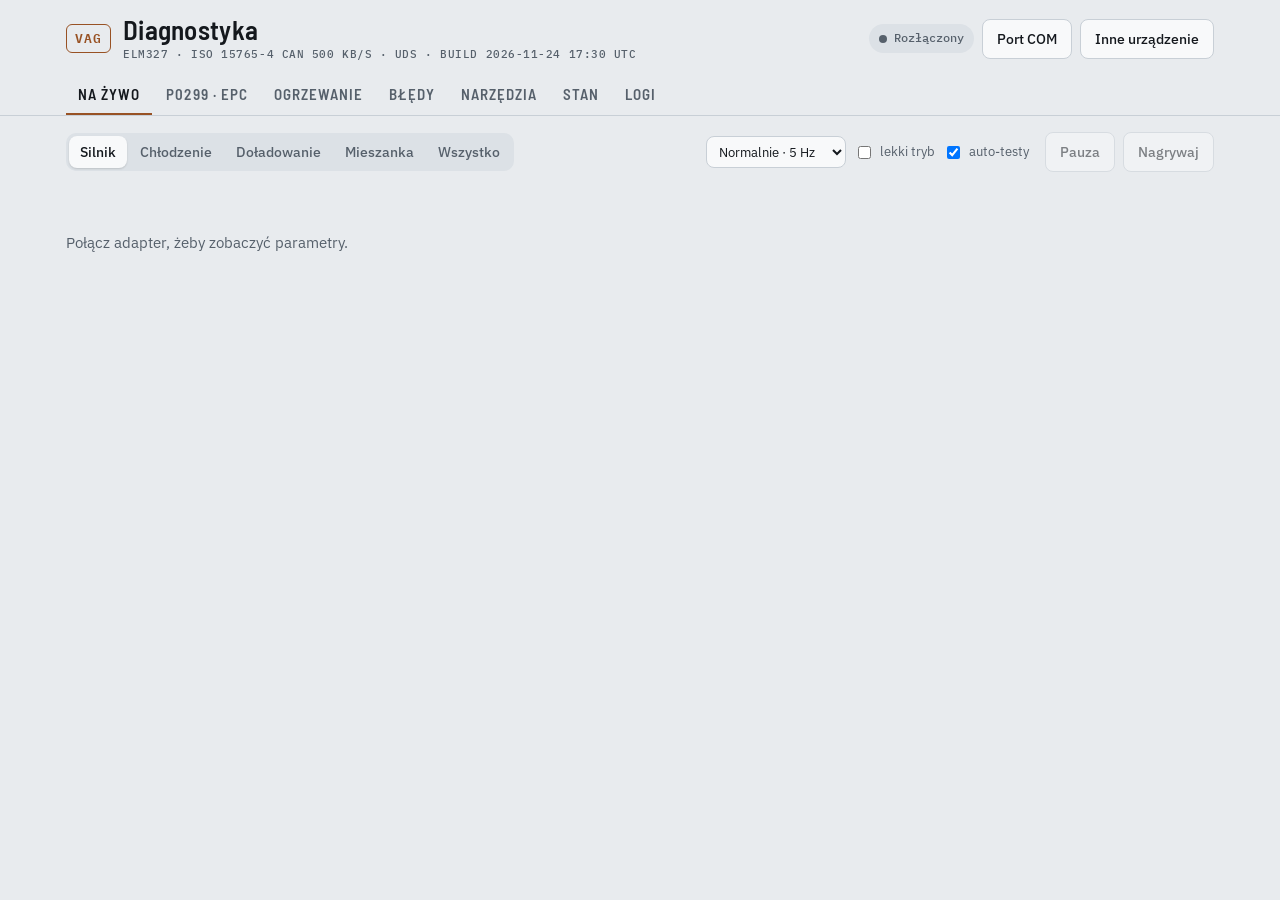
==== index.html @ b2b46aca "Strażnik P2563: szybki odczyt po włączeniu zapłonu (silnik stoi), wykrywanie wyłączenia i ponownego " ====
<!doctype html>
<html lang="pl">
<head>
<meta charset="utf-8">
<meta name="viewport" content="width=device-width, initial-scale=1, viewport-fit=cover">
<meta name="theme-color" content="#0f1215" media="(prefers-color-scheme: dark)">
<meta name="theme-color" content="#e8ebee" media="(prefers-color-scheme: light)">
<meta name="apple-mobile-web-app-capable" content="yes">
<meta http-equiv="Cache-Control" content="no-cache, must-revalidate">
<title>VAG Diagnostyka</title>
<link rel="preconnect" href="https://fonts.googleapis.com"><link rel="preconnect" href="https://fonts.gstatic.com" crossorigin>
<link rel="stylesheet" href="https://fonts.googleapis.com/css2?family=Barlow+Semi+Condensed:wght@500;600;700&family=IBM+Plex+Mono:wght@400;500;600&family=IBM+Plex+Sans:wght@400;500;600&display=swap">
<style>:root{padding-top:env(safe-area-inset-top,0px);padding-bottom:env(safe-area-inset-bottom,0px)}</style>
</head>
<body>
<style>
/* Układ: pasek połączenia → zakładki → zegary pogrupowane jak na zestawie wskaźników; miedź Cupry jako jedyny akcent */
:root {
  --bg: #e8ebee; --surface: #f8f9fa; --surface-2: #dce1e6; --ink: #14181d; --muted: #56606b; --line: #c8cfd6;
  --accent: #985224; --accent-ink: #ffffff; --ok: #1c7c46; --warn: #a3660f; --crit: #b83026;
  --f-display: 'Barlow Semi Condensed', 'Arial Narrow', system-ui, sans-serif;
  --f-body: 'IBM Plex Sans', system-ui, -apple-system, 'Segoe UI', sans-serif;
  --f-mono: 'IBM Plex Mono', ui-monospace, 'SF Mono', Consolas, monospace;
}
@media (prefers-color-scheme: dark) {
  :root:not([data-theme="light"]) {
    --bg: #0f1215; --surface: #161a1f; --surface-2: #21272e; --ink: #e5e9ed; --muted: #94a1ad; --line: #2c333b;
    --accent: #d68b52; --accent-ink: #1b0f06; --ok: #45c07b; --warn: #e3a43c; --crit: #f0614f; color-scheme: dark;
  }
}
:root[data-theme="dark"] {
  --bg: #0f1215; --surface: #161a1f; --surface-2: #21272e; --ink: #e5e9ed; --muted: #94a1ad; --line: #2c333b;
  --accent: #d68b52; --accent-ink: #1b0f06; --ok: #45c07b; --warn: #e3a43c; --crit: #f0614f; color-scheme: dark;
}
* { box-sizing: border-box; }
body { margin: 0; background: var(--bg); color: var(--ink); font: 15px/1.45 var(--f-body); -webkit-text-size-adjust: 100%; }
[hidden] { display: none !important; }
body::before { content: ""; position: fixed; inset: 0 0 auto; height: env(safe-area-inset-top, 0px); z-index: 10; background: var(--bg); }
.wrap { max-width: 1180px; margin: 0 auto; padding-left: max(16px, env(safe-area-inset-left, 0px)); padding-right: max(16px, env(safe-area-inset-right, 0px)); }
.muted { color: var(--muted); }
.mono { font-family: var(--f-mono); }

header.top { padding-block: 16px 12px; display: flex; flex-wrap: wrap; gap: 12px 20px; align-items: center; justify-content: space-between; }
.brand { display: flex; gap: 12px; align-items: center; min-width: 0; }
.mark { font: 600 13px/1 var(--f-mono); letter-spacing: .08em; color: var(--accent); border: 1.5px solid var(--accent); padding: 7px 8px; border-radius: 6px; }
h1 { font: 600 27px/1 var(--f-display); margin: 0; letter-spacing: .01em; }
.proto { margin: 5px 0 0; font: 500 11px/1.2 var(--f-mono); color: var(--muted); letter-spacing: .05em; text-transform: uppercase; }
.conn { display: flex; flex-wrap: wrap; gap: 8px; align-items: center; min-width: 0; }
.chip { font: 500 12px/1.2 var(--f-mono); padding: 7px 10px; border-radius: 999px; background: var(--surface-2); color: var(--muted); display: inline-flex; gap: 7px; align-items: center; max-width: 100%; min-width: 0; }
.chip span { overflow: hidden; text-overflow: ellipsis; white-space: nowrap; }
.chip::before { content: ""; flex: none; width: 8px; height: 8px; border-radius: 50%; background: var(--muted); }
.chip[data-s="on"]::before { background: var(--ok); }
.chip[data-s="busy"]::before { background: var(--warn); }

.btn { font: 500 14px/1 var(--f-body); padding: 10px 14px; min-height: 40px; border-radius: 8px; border: 1px solid var(--line); background: var(--surface); color: var(--ink); cursor: pointer; }
.btn:hover:not(:disabled) { border-color: var(--muted); }
.btn.primary { background: var(--accent); border-color: var(--accent); color: var(--accent-ink); }
.btn.ghost { background: transparent; }
.btn.danger { background: var(--crit); border-color: var(--crit); color: #fff; }
.btn.small { min-height: 32px; padding: 7px 10px; font-size: 13px; }
.btn:disabled { opacity: .5; cursor: default; }
.btn.rec-on { border-color: var(--crit); color: var(--crit); }
.btn:focus-visible, .seg button:focus-visible, .tabs button:focus-visible, summary:focus-visible { outline: 2px solid var(--accent); outline-offset: 2px; }

.banner { display: flex; gap: 12px; align-items: flex-start; justify-content: space-between; padding: 10px 12px; border-radius: 8px; border: 1px solid var(--line); background: var(--surface); margin-bottom: 12px; font-size: 14px; }
.banner.info { border-color: var(--accent); }
.banner.warn { border-color: var(--warn); background: color-mix(in srgb, var(--warn) 9%, var(--surface)); }
.banner.error { border-color: var(--crit); background: color-mix(in srgb, var(--crit) 9%, var(--surface)); }
.banner-body { display: flex; flex-direction: column; align-items: flex-start; gap: 10px; min-width: 0; }
.banner > button { flex: none; background: none; border: 0; color: var(--muted); font-size: 18px; line-height: 1; cursor: pointer; padding: 2px 4px; }

.tabbar { position: sticky; top: env(safe-area-inset-top, 0px); z-index: 5; background: var(--bg); border-bottom: 1px solid var(--line); }
.tabs { display: flex; gap: 2px; overflow-x: auto; scrollbar-width: none; }
.tabs button { appearance: none; border: 0; background: none; color: var(--muted); font: 600 15px/1 var(--f-display); letter-spacing: .07em; text-transform: uppercase; padding: 14px 12px 11px; border-bottom: 2px solid transparent; cursor: pointer; white-space: nowrap; }
.tabs button[aria-selected="true"] { color: var(--ink); border-bottom-color: var(--accent); }
.badge { font: 600 11px/1 var(--f-mono); background: var(--crit); color: #fff; border-radius: 999px; padding: 3px 6px; margin-left: 6px; vertical-align: 2px; letter-spacing: 0; }
main { padding-block: 16px 56px; }

.toolbar { display: flex; flex-wrap: wrap; gap: 10px; align-items: center; justify-content: space-between; margin-bottom: 14px; }
.toolbar .actions { display: flex; flex-wrap: wrap; gap: 8px; align-items: center; }
.seg { display: inline-flex; flex-wrap: wrap; background: var(--surface-2); border-radius: 10px; padding: 3px; gap: 2px; max-width: 100%; }
.seg button { appearance: none; border: 0; background: none; color: var(--muted); font: 500 14px/1 var(--f-body); padding: 9px 11px; border-radius: 8px; cursor: pointer; }
.seg button[aria-pressed="true"] { background: var(--surface); color: var(--ink); box-shadow: 0 1px 2px rgb(0 0 0 / .14); }
.rate { font: 500 12px var(--f-mono); color: var(--muted); font-variant-numeric: tabular-nums; }

.alerts { display: flex; flex-wrap: wrap; gap: 8px; margin-bottom: 18px; }
.alert { font: 500 13px/1.3 var(--f-body); padding: 8px 10px; border-radius: 8px; border: 1px solid var(--line); background: var(--surface); color: var(--muted); }
.alert b { font-weight: 600; }
.alert.warn { border-color: var(--warn); color: var(--warn); background: color-mix(in srgb, var(--warn) 9%, var(--surface)); }
.alert.crit { border-color: var(--crit); color: var(--crit); background: color-mix(in srgb, var(--crit) 9%, var(--surface)); }

.group { margin-bottom: 28px; }
.group h2, .sect { font: 600 15px/1 var(--f-display); letter-spacing: .1em; text-transform: uppercase; color: var(--muted); margin: 0 0 10px; display: flex; flex-wrap: wrap; gap: 4px 10px; align-items: baseline; }
.group h2 small, .sect small { font: 500 11px var(--f-mono); letter-spacing: 0; text-transform: none; }
.grid { display: grid; grid-template-columns: repeat(auto-fill, minmax(min(158px, 100%), 1fr)); gap: 10px; }
.tile { background: var(--surface); border: 1px solid var(--line); border-radius: 10px; padding: 12px 12px 10px; display: flex; flex-direction: column; gap: 6px; min-width: 0; }
.tile.wide { grid-column: span 2; }
@media (max-width: 359px) { .tile.wide { grid-column: span 1; } }
.t-head { display: flex; justify-content: space-between; gap: 8px; align-items: flex-start; }
.t-name { font: 500 13px/1.25 var(--f-body); color: var(--muted); }
.pill { flex: none; font: 600 10px/1 var(--f-mono); letter-spacing: .08em; text-transform: uppercase; padding: 4px 6px; border-radius: 4px; }
.pill:empty { display: none; }
.tile[data-s="ok"] .pill { color: var(--ok); background: color-mix(in srgb, var(--ok) 13%, transparent); }
.tile[data-s="warn"] .pill { color: var(--bg); background: var(--warn); }
.tile[data-s="crit"] .pill { color: #fff; background: var(--crit); }
.t-val { display: flex; align-items: baseline; flex-wrap: wrap; gap: 2px 6px; font-variant-numeric: tabular-nums; }
.t-val .v { font: 600 32px/1 var(--f-display); letter-spacing: -.01em; }
.tile.wide .t-val .v { font-size: 46px; }
.t-val .u { font: 500 13px var(--f-body); color: var(--muted); }
.tile.text .t-val .v { font: 600 19px/1.15 var(--f-display); letter-spacing: 0; }
.tile[data-s="warn"] { border-color: var(--warn); }
.tile[data-s="warn"] .v { color: var(--warn); }
.tile[data-s="crit"] { border-color: var(--crit); background: color-mix(in srgb, var(--crit) 7%, var(--surface)); }
.tile[data-s="crit"] .v { color: var(--crit); }
.spark { width: 100%; height: 30px; display: block; }
.gauge { position: relative; height: 6px; background: var(--surface-2); border-radius: 3px; margin: 4px 0 2px; }
.gauge .fill { position: absolute; top: 0; bottom: 0; left: 0; width: 0; background: var(--accent); border-radius: 3px; }
.tile[data-s="warn"] .gauge .fill { background: var(--warn); }
.tile[data-s="crit"] .gauge .fill { background: var(--crit); }
.gauge .mk { position: absolute; top: -4px; width: 3px; height: 14px; background: var(--ink); border-radius: 1px; transform: translateX(-1.5px); }
.gauge .zero { position: absolute; left: 50%; top: -3px; width: 1px; height: 12px; background: var(--muted); }
.gscale { display: flex; justify-content: space-between; font: 500 10px/1 var(--f-mono); color: var(--muted); }
.mm { font: 500 11px/1 var(--f-mono); color: var(--muted); display: flex; justify-content: space-between; gap: 8px; font-variant-numeric: tabular-nums; }
.empty { padding: 28px 0; color: var(--muted); }

.recbox { display: flex; flex-wrap: wrap; gap: 8px; align-items: center; padding: 12px; border: 1px solid var(--line); border-radius: 10px; background: var(--surface); margin-bottom: 18px; }
.recbox span { margin-right: auto; }

/* Błędy */
.progress { font: 500 12px/1.4 var(--f-mono); color: var(--muted); margin: 0 0 16px; min-height: 1.4em; }
.cols { display: grid; grid-template-columns: repeat(auto-fill, minmax(min(320px, 100%), 1fr)); gap: 12px; margin-bottom: 26px; }
.card { background: var(--surface); border: 1px solid var(--line); border-radius: 10px; padding: 14px; display: flex; flex-direction: column; gap: 8px; min-width: 0; }
.card.has-err { border-color: color-mix(in srgb, var(--crit) 55%, var(--line)); }
.card-h { display: flex; gap: 10px; align-items: baseline; flex-wrap: wrap; }
.addr { font: 600 13px var(--f-mono); color: var(--accent); }
.card-h h3 { font: 600 19px/1.1 var(--f-display); margin: 0; }
.card-h .n { margin-left: auto; font: 500 12px var(--f-mono); color: var(--muted); }
.ident { font: 12px/1.55 var(--f-mono); color: var(--muted); word-break: break-word; }
.dtc { display: grid; grid-template-columns: auto minmax(0, 1fr); gap: 4px 12px; padding: 9px 0 2px; border-top: 1px solid var(--line); }
.dtc > code { font: 600 14px/1.3 var(--f-mono); max-width: 9.5em; }
.dtc .d { font-size: 14px; line-height: 1.35; }
.flags { grid-column: 2; display: flex; gap: 4px; flex-wrap: wrap; }
.flag { font: 500 11px/1 var(--f-mono); padding: 4px 6px; border-radius: 4px; background: var(--surface-2); color: var(--muted); }
.flag.act { background: var(--crit); color: #fff; }
.flag.mil { background: var(--warn); color: var(--bg); }
.noerr { color: var(--ok); font-weight: 500; margin: 0; }
.cardfoot { margin-top: auto; padding-top: 6px; display: flex; flex-wrap: wrap; gap: 8px; align-items: center; }
.confirm { display: flex; flex-direction: column; gap: 8px; padding: 10px; border-radius: 8px; border: 1px solid var(--crit); background: color-mix(in srgb, var(--crit) 8%, var(--surface)); font-size: 13px; width: 100%; }
.confirm div { display: flex; gap: 8px; flex-wrap: wrap; }
.freeze { width: 100%; border-collapse: collapse; font-size: 13px; font-variant-numeric: tabular-nums; }
.freeze td { padding: 5px 0; border-top: 1px solid var(--line); }
.freeze td:last-child { text-align: right; font-family: var(--f-mono); }
.absent { font-size: 13px; color: var(--muted); }

/* Stan */
.kv { display: grid; grid-template-columns: auto minmax(0, 1fr); gap: 6px 14px; margin: 0; font-size: 14px; }
.kv dt { color: var(--muted); }
.kv dd { margin: 0; font-family: var(--f-mono); font-size: 13px; word-break: break-word; }
.ready { list-style: none; margin: 0; padding: 0; display: flex; flex-direction: column; }
.ready li { display: flex; justify-content: space-between; gap: 10px; padding: 7px 0; border-top: 1px solid var(--line); font-size: 14px; }
.ready li:first-child { border-top: 0; }
.st { font: 600 11px/1 var(--f-mono); padding: 4px 6px; border-radius: 4px; flex: none; }
.st.ok { color: var(--ok); background: color-mix(in srgb, var(--ok) 13%, transparent); }
.st.no { color: var(--warn); background: color-mix(in srgb, var(--warn) 14%, transparent); }
.pidlist { font: 12px/1.7 var(--f-mono); color: var(--muted); word-break: break-word; margin: 0; }
details.help { margin-top: 18px; background: var(--surface); border: 1px solid var(--line); border-radius: 10px; padding: 12px 14px; }
details.help summary { cursor: pointer; font: 600 17px/1.2 var(--f-display); }
details.help ol { padding-left: 20px; margin: 12px 0 4px; display: flex; flex-direction: column; gap: 8px; max-width: 68ch; }

/* Panele diagnostyczne */
.pstack { display: flex; flex-direction: column; gap: 12px; }
.pstack > .banner { margin-bottom: 0; }
.panel-intro { max-width: 70ch; }
.ptitle { font: 600 26px/1.1 var(--f-display); margin: 0 0 6px; text-wrap: balance; }
.panel-intro p { margin: 0; }
.pgrid { display: grid; grid-template-columns: repeat(auto-fit, minmax(min(300px, 100%), 1fr)); gap: 12px; }
.small { font-size: 13px; margin: 0; }
.card .sect { margin: 0; }
.card .seg { align-self: flex-start; }
.steps { margin: 0; padding-left: 20px; display: flex; flex-direction: column; gap: 4px; font-size: 14px; max-width: 70ch; }
.minis { display: grid; grid-template-columns: repeat(auto-fill, minmax(min(124px, 100%), 1fr)); gap: 8px; }
.mini { background: var(--surface-2); border-radius: 8px; padding: 8px 10px; min-width: 0; }
.mini span { display: block; font: 500 12px/1.25 var(--f-body); color: var(--muted); }
.mini b { font: 600 25px/1.15 var(--f-display); font-variant-numeric: tabular-nums; }
.mini small { font: 500 12px var(--f-body); color: var(--muted); margin-left: 4px; }
.mini[data-s="warn"] b { color: var(--warn); }
.mini[data-s="crit"] b { color: var(--crit); }
.kphase { font: 600 15px/1.4 var(--f-body); color: var(--ink); margin: 8px 0; padding: 10px 12px; border-radius: 8px; background: var(--surface-2); border-left: 3px solid var(--accent); }
.tstatus { font: 500 12px/1.45 var(--f-mono); color: var(--muted); margin: 0; min-height: 1.45em; }
.card .actions { display: flex; flex-wrap: wrap; gap: 8px; align-items: center; }
.checks { list-style: none; margin: 0; padding: 0; display: flex; flex-direction: column; }
.checks li { display: grid; grid-template-columns: 96px minmax(0, 1fr); gap: 12px; padding: 10px 0; border-top: 1px solid var(--line); align-items: start; }
.checks li:first-child { border-top: 0; padding-top: 2px; }
.checks b { font-weight: 600; font-size: 14px; }
.checks p { margin: 3px 0 0; font-size: 14px; line-height: 1.45; color: var(--muted); max-width: 72ch; }
.vd { font: 600 11px/1 var(--f-mono); letter-spacing: .06em; text-transform: uppercase; padding: 5px 6px; border-radius: 4px; text-align: center; }
.vd.ok { color: var(--ok); background: color-mix(in srgb, var(--ok) 13%, transparent); }
.vd.warn { color: var(--bg); background: var(--warn); }
.vd.crit { color: #fff; background: var(--crit); }
.vd.info { color: var(--muted); background: var(--surface-2); }
.vd.na { color: var(--muted); border: 1px dashed var(--line); }
.chartbox { display: flex; flex-direction: column; gap: 6px; margin-bottom: 4px; }
.chart { width: 100%; height: 220px; display: block; }
.legend { margin: 0; font: 500 12px/1.4 var(--f-mono); color: var(--muted); display: flex; flex-wrap: wrap; gap: 4px 14px; }
.sw { display: inline-block; width: 18px; height: 0; border-top: 2px solid var(--accent); vertical-align: middle; margin-right: 6px; }
.sw.dash { border-top: 2px dashed var(--ink); }
.sus { margin: 0; padding-left: 22px; display: flex; flex-direction: column; gap: 10px; max-width: 72ch; }
.sus b { display: block; font-weight: 600; }
.sus span { color: var(--muted); font-size: 14px; }
.concl { margin: 0; font-weight: 600; }
.codes { display: flex; flex-direction: column; gap: 6px; }
.codeline { display: flex; gap: 4px 10px; align-items: baseline; flex-wrap: wrap; font-size: 14px; }
.codeline code { font: 600 14px var(--f-mono); }
.codehead { margin: 0; font-weight: 600; }
.codehead.crit { color: var(--crit); }
.codehead.ok { color: var(--ok); }
.ptest .steps { color: var(--ink); }
.pstack details.help { margin-top: 0; }
@media (max-width: 440px) {
  .checks li { grid-template-columns: minmax(0, 1fr); gap: 6px; }
  .vd { justify-self: start; }
  .chart { height: 190px; }
}

/* Narzędzia */
.inp { font: 14px/1.2 var(--f-body); color: var(--ink); background: var(--surface); border: 1px solid var(--line); border-radius: 8px; padding: 8px 10px; min-height: 36px; min-width: 0; max-width: 100%; }
.inp.mono { font-family: var(--f-mono); font-size: 13px; }
.inp.short { width: 5.5em; }
.inp.grow { flex: 1 1 180px; }
select.inp { padding-right: 6px; }
.frow { display: flex; flex-wrap: wrap; gap: 8px 12px; align-items: center; }
.fl { display: inline-flex; gap: 6px; align-items: center; font-size: 13px; color: var(--muted); }
.fl .inp { width: 12em; }
.fl .inp.short { width: 5.5em; }
.chk { display: inline-flex; gap: 6px; align-items: center; font-size: 13px; color: var(--muted); }
.quick .btn { min-height: 28px; padding: 5px 8px; font-size: 12px; }
.sub { font: 600 15px/1.2 var(--f-display); margin: 6px 0 0; display: flex; flex-wrap: wrap; gap: 4px 10px; align-items: baseline; }
.sub small { font: 500 11px var(--f-mono); color: var(--muted); }
.tblwrap { overflow-x: auto; }
.tbl { width: 100%; border-collapse: collapse; font-size: 13px; font-variant-numeric: tabular-nums; }
.tbl th { text-align: left; font: 500 11px/1.2 var(--f-mono); color: var(--muted); padding: 4px 8px 6px 0; border-bottom: 1px solid var(--line); }
.tbl td { padding: 6px 8px 6px 0; border-top: 1px solid var(--line); vertical-align: top; }
.tbl .num { text-align: right; font-family: var(--f-mono); white-space: nowrap; }
.tbl tr.bad td { color: var(--crit); }
.tbl tr.chg td { background: color-mix(in srgb, var(--accent) 10%, transparent); }
.tbl .hexcell { word-break: break-all; font-size: 12px; }
.barcol { width: 34%; }
.bar { display: block; height: 8px; border-radius: 4px; background: var(--accent); min-width: 2px; }
details.tgroup { border-top: 1px solid var(--line); padding: 8px 0 2px; }
details.tgroup summary { cursor: pointer; display: flex; justify-content: space-between; gap: 10px; font-size: 14px; font-weight: 500; }
details.tgroup .tbl { margin: 6px 0; }
.conout { font: 12px/1.5 var(--f-mono); background: var(--surface-2); border-radius: 8px; padding: 10px; max-height: 260px; overflow: auto; white-space: pre-wrap; word-break: break-all; margin: 0; }
.conout .req { color: var(--accent); }
.conout .err { color: var(--crit); }
.conout .ok { color: var(--ink); }
.msgs { display: flex; flex-direction: column; max-height: 360px; overflow: auto; font-size: 12px; }
.msg { display: grid; grid-template-columns: 4.2em minmax(0, 11em) minmax(0, 1fr); gap: 2px 10px; padding: 5px 0; border-top: 1px solid var(--line); }
.msg .mt { font-family: var(--f-mono); color: var(--muted); }
.msg .mid { color: var(--muted); overflow: hidden; text-overflow: ellipsis; white-space: nowrap; }
.msg code { font-family: var(--f-mono); word-break: break-all; }
.msg .ms { grid-column: 3; color: var(--muted); }
.msg.rq code { color: var(--accent); }
.msg.w { background: color-mix(in srgb, var(--warn) 12%, transparent); }
.msg.w .ms { color: var(--warn); font-weight: 600; }
@media (max-width: 520px) { .msg { grid-template-columns: 4.2em minmax(0, 1fr); } .msg code, .msg .ms { grid-column: 1 / -1; } }
.linkbtn { appearance: none; background: none; border: 0; padding: 4px 2px; font: 500 12px var(--f-body); color: var(--accent); cursor: pointer; text-decoration: underline; text-underline-offset: 2px; }
.linkbtn:disabled { color: var(--muted); }
.dtcdet { grid-column: 2; font-size: 12px; display: flex; flex-direction: column; gap: 4px; padding: 4px 0 6px; }
.dtcdet code { font-family: var(--f-mono); }
.dtcdet code.wrap { word-break: break-all; }
.kvp { display: inline-block; margin-right: 10px; }

/* Most */
#bridgeHost { margin-bottom: 12px; }
.card.bridge { border-color: var(--accent); }
.bwrap { display: flex; flex-wrap: wrap; gap: 16px; align-items: center; }
.bqr { width: 156px; height: 156px; background: #fff; border-radius: 8px; padding: 4px; flex: none; }
.bqr:empty { display: none; }
.bqr svg { width: 100%; height: 100%; display: block; }
.bcode { display: flex; flex-direction: column; gap: 6px; }
.bcode b { font: 600 34px/1 var(--f-mono); letter-spacing: .08em; color: var(--accent); }
.confirm.ok { border-color: var(--accent); background: color-mix(in srgb, var(--accent) 8%, var(--surface)); }
dialog.dlg { border: 1px solid var(--line); border-radius: 12px; background: var(--bg); color: var(--ink); padding: 0; width: min(520px, calc(100vw - 24px)); max-height: calc(100vh - 32px); }
dialog.dlg::backdrop { background: rgb(0 0 0 / .45); }
.dlgin { display: flex; flex-direction: column; gap: 12px; padding: 16px; }
.actions.end { justify-content: flex-end; display: flex; }

/* Dziennik */
.jsess { border-top: 1px solid var(--line); padding-top: 8px; }
.jsess .sub { margin: 0 0 4px; font-family: var(--f-mono); font-size: 13px; color: var(--muted); }
.jrow { display: grid; grid-template-columns: minmax(0, 1fr) auto; gap: 2px 10px; align-items: center; padding: 6px 0; }
.jmain { display: flex; flex-direction: column; min-width: 0; }
.jmain b { font-weight: 500; font-size: 14px; overflow-wrap: anywhere; }
.jmain span { font-size: 12px; }
.jact { grid-column: 1 / -1; display: flex; gap: 12px; }
.jrow .st:not(.ok):not(.no) { color: var(--muted); background: var(--surface-2); }
details.help .frow { margin-top: 10px; }
details.help a { color: var(--accent); }

/* Log */
.log { font: 12px/1.55 var(--f-mono); background: var(--surface); border: 1px solid var(--line); border-radius: 10px; padding: 12px; max-height: 65vh; overflow: auto; white-space: pre-wrap; word-break: break-all; margin: 0; }
.copybox textarea { width: 100%; min-height: 160px; font: 12px/1.5 var(--f-mono); background: var(--surface); color: var(--ink); border: 1px solid var(--line); border-radius: 8px; padding: 10px; }
.copybox { display: flex; flex-direction: column; gap: 8px; margin-bottom: 16px; }
@media (prefers-reduced-motion: reduce) { * { transition: none !important; animation: none !important; } }

/* Możliwe przyczyny kodu */
.cz { margin: 6px 0 2px; font-size: 13px; }
.cz summary { cursor: pointer; color: var(--accent, #6cb6ff); }
.cz ul { margin: 6px 0 6px 18px; padding: 0; }
.cz li { margin: 2px 0; }
.cz .small { font-size: 12px; margin: 4px 0; }
.cz .warnp { margin: 6px 0; padding: 6px 8px; border-left: 3px solid #e0a030; background: rgba(224,160,48,.1); }
.cz a { color: inherit; text-decoration: underline; }

/* Błędy VAG: numer producenta i kontekst z danych rozszerzonych */
.dtc .vagmeta, .dtc .vagctx, .dtc .cz { grid-column: 2; }
.dtc .vagmeta { display: block; font-size: 12px; color: var(--muted, #8a949e); margin-top: 3px; }
.dtc .vagmeta code { font: 500 12px/1.3 var(--f-mono); }
.dtc .vagctx { display: block; font-size: 13px; margin-top: 3px; }
.simtbl td.sp { color: var(--muted, #8a949e); }
.simtbl tr.off td { opacity: .45; }

/* Tempo odczytu na żywo */
#rateSel { min-height: 32px; padding: 5px 8px; font-size: 13px; }

/* Zakładka Doładowanie i EPC: grupy kodów silnika */
#bCodes .sub { margin: 12px 0 4px; }
#bCodes .codeline { flex-direction: column; align-items: flex-start; gap: 2px; padding: 6px 0; border-top: 1px solid var(--line); }
#bCodes .codeline .cz { margin: 2px 0 0; }
.tips { margin: 10px 0 0 18px; padding: 0; }
.tips li { margin: 4px 0; }
</style>
<div class="wrap">
  <header class="top">
    <div class="brand">
      <span class="mark">VAG</span>
      <div>
        <h1>Diagnostyka</h1>
        <p class="proto">ELM327 · ISO 15765-4 CAN 500 kb/s · UDS · build 2026-11-24 17:30 UTC</p>
      </div>
    </div>
    <div class="conn">
      <span id="connChip" class="chip"><span>Rozłączony</span></span>
      <button id="btnBle" class="btn primary" type="button">Bluetooth</button>
      <button id="btnSerial" class="btn" type="button">Port COM</button>
      <button id="btnBridge" class="btn" type="button">Inne urządzenie</button>
      <button id="btnDisc" class="btn ghost" type="button" hidden>Rozłącz</button>
    </div>
  </header>
  <div id="banner" class="banner" hidden><div class="banner-body"><span id="bannerText"></span><button id="bannerAction" class="btn small primary" type="button" hidden></button></div><button id="bannerClose" type="button" aria-label="Zamknij">×</button></div>
  <div id="bridgeHost" hidden></div>
</div>

<div class="tabbar">
  <div class="wrap">
    <nav class="tabs" role="tablist">
      <button type="button" role="tab" data-tab="live" aria-selected="true">Na żywo</button>
      <button type="button" role="tab" data-tab="boost" aria-selected="false">P0299 · EPC</button>
      <button type="button" role="tab" data-tab="heat" aria-selected="false">Ogrzewanie</button>
      <button type="button" role="tab" data-tab="errors" aria-selected="false">Błędy<span id="errBadge" class="badge" hidden></span></button>
      <button type="button" role="tab" data-tab="tools" aria-selected="false">Narzędzia</button>
      <button type="button" role="tab" data-tab="state" aria-selected="false">Stan</button>
      <button type="button" role="tab" data-tab="log" aria-selected="false">Logi</button>
    </nav>
  </div>
</div>

<main class="wrap">
  <section id="tab-live">
    <div class="toolbar">
      <div class="seg" id="groupSeg">
        <button type="button" data-g="silnik">Silnik</button>
        <button type="button" data-g="chlodzenie">Chłodzenie</button>
        <button type="button" data-g="doladowanie">Doładowanie</button>
        <button type="button" data-g="mieszanka">Mieszanka</button>
        <button type="button" data-g="all">Wszystko</button>
      </div>
      <div class="actions">
        <span id="rate" class="rate"></span>
        <select id="rateSel" class="inp small" aria-label="Tempo odczytu"></select>
        <label class="chk" title="Bez wykresów na kafelkach. Mniej pracy dla telefonu."><input type="checkbox" id="liteChk"> lekki tryb</label>
        <label class="chk" title="Po 3 minutach połączenia aplikacja sama nagrywa testy (nagrzewanie, doładowanie, czujnik MAP) z normalnej jazdy i co 10 minut zapisuje logi, które idą na GitHub. Odczyt jest wtedy wolniejszy."><input type="checkbox" id="autoChk"> auto-testy</label>
        <span id="autoSt" class="small muted"></span>
        <button id="btnPoll" class="btn" type="button" disabled>Pauza</button>
        <button id="btnRec" class="btn" type="button" disabled>Nagrywaj</button>
      </div>
    </div>
    <div id="recBox" class="recbox" hidden>
      <span id="recInfo"></span>
      <button id="btnCsvCopy" class="btn small" type="button">Kopiuj CSV</button>
      <button id="btnCsvDl" class="btn small" type="button">Pobierz CSV</button>
      <button id="btnRecClose" class="btn small ghost" type="button">Zamknij</button>
    </div>
    <div id="alerts" class="alerts" aria-live="polite"></div>
    <div id="tiles"><p class="empty">Połącz adapter, żeby zobaczyć parametry.</p></div>
  </section>

  <section id="tab-boost" class="panel" hidden><div id="boostPanel" class="pstack"></div></section>

  <section id="tab-heat" class="panel" hidden><div id="heatPanel" class="pstack"></div></section>

  <section id="tab-errors" hidden>
    <div class="toolbar">
      <div class="actions">
        <button id="btnScan" class="btn primary" type="button" disabled>Skanuj wszystkie moduły</button>
        <select id="brandSel" class="inp" aria-label="Marka"><option value="auto">Marka: z VIN</option><option value="vag">VAG (VW, Audi, Seat, Škoda)</option><option value="bmw">BMW / MINI</option></select>
        <label class="muted" style="display:flex;gap:6px;align-items:center;font-size:14px"><input type="checkbox" id="fullScan"> Szukaj też modułów spoza listy (ok. 1 min)</label>
      </div>
      <div class="actions">
        <button id="btnReport" class="btn" type="button">Kopiuj raport</button>
        <button id="btnReportDl" class="btn ghost" type="button">Pobierz raport</button>
      </div>
    </div>
    <p id="scanProgress" class="progress"></p>
    <div id="copyBox" class="copybox" hidden>
      <span class="muted">Schowek jest niedostępny. Zaznacz tekst i skopiuj go ręcznie.</span>
      <textarea id="copyText" readonly></textarea>
    </div>
    <h2 class="sect">Silnik – kody OBD <small>tryby 03 / 07 / 0A</small></h2>
    <div id="obdDtc"><p class="muted">Jeszcze nie odczytano.</p></div>
    <h2 class="sect" id="modTitle">Moduły VAG <small>UDS 0x19</small></h2>
    <div id="modules"><p class="muted">Jeszcze nie skanowano.</p></div>
  </section>

  <section id="tab-tools" class="panel" hidden><div id="toolsPanel" class="pstack"></div></section>

  <section id="tab-state" hidden>
    <div class="toolbar">
      <div class="actions"><button id="btnState" class="btn" type="button" disabled>Odśwież</button></div>
    </div>
    <div class="cols">
      <div class="card">
        <h3 class="sect">Pojazd</h3>
        <dl class="kv">
          <dt>VIN</dt><dd id="sVin">—</dd>
          <dt>Kontrolka MIL</dt><dd id="sMil">—</dd>
          <dt>Kody emisyjne</dt><dd id="sCnt">—</dd>
          <dt>Zapłon</dt><dd id="sIgn">—</dd>
          <dt>Sterownik</dt><dd id="sEcu">—</dd>
          <dt>Kalibracja</dt><dd id="sCal">—</dd>
          <dt>CVN</dt><dd id="sCvn">—</dd>
          <dt>Przebieg</dt><dd id="sKm">—</dd>
        </dl>
      </div>
      <div class="card">
        <h3 class="sect">Gotowość systemów <small>readiness</small></h3>
        <ul id="sReady" class="ready"><li class="muted">—</li></ul>
      </div>
      <div class="card">
        <h3 class="sect">Adapter</h3>
        <dl class="kv">
          <dt>Układ</dt><dd id="sAd">—</dd>
          <dt>Połączenie</dt><dd id="sConn">—</dd>
          <dt>Napięcie</dt><dd id="sV">—</dd>
          <dt>Kilka PID naraz</dt><dd id="sMp">—</dd>
          <dt>Flow control</dt><dd id="sFc">—</dd>
        </dl>
      </div>
    </div>
    <h3 class="sect">Parametry udostępniane przez sterownik <small id="sPidCount"></small></h3>
    <p id="sPids" class="pidlist">—</p>
    <details class="help" id="iosHelp">
      <summary>iPhone i iPad: dlaczego adapter się nie pokazuje</summary>
      <ol>
        <li>iOS nie pozwala żadnej aplikacji ani stronie łączyć się z klasycznym Bluetooth 3.0 (SPP). Dotyczy to też aplikacji z App Store. Taki adapter działa tylko z Androidem i Windowsem, niezależnie od przeglądarki.</li>
        <li>iPhone widzi wyłącznie adaptery <b>Bluetooth LE (4.0+)</b>. Safari i Chrome na iOS nie mają Web Bluetooth, dlatego strona musi być otwarta w <b>Bluefy</b>.</li>
        <li><b>Jak sprawdzić, który to adapter:</b> zainstaluj z App Store darmową aplikację <b>nRF Connect</b>, włącz zapłon i skanuj. Jeśli po wyjęciu adaptera z gniazda znika z listy jakieś urządzenie (nawet bez nazwy), to adapter jest BLE i da się go połączyć w Bluefy przez „Pokaż wszystkie urządzenia”. Jeśli nic nie znika, adapter jest klasyczny i na iPhonie nie zadziała.</li>
        <li>Dla iPhone'a kup adapter BLE, np. vLinker MC+ (BLE), OBDLink CX, Veepeak OBDCheck BLE+ lub Vgate iCar Pro w wersji Bluetooth 4.0. Ten sam adapter będzie działał też na Androidzie i Windowsie.</li>
        <li>Adaptery Wi-Fi nie pomogą: strona nie może otworzyć połączenia TCP z adapterem.</li>
      </ol>
    </details>
    <details class="help" id="help">
      <summary>Jak uruchomić z prawdziwym adapterem</summary>
      <ol>
        <li>Aplikacja to jeden plik HTML. Umieść go pod adresem HTTPS, np. GitHub Pages, Netlify Drop albo Cloudflare Pages. Bluetooth ze strony działa tylko przez HTTPS.</li>
        <li><b>iPhone:</b> zainstaluj przeglądarkę Bluefy z App Store, otwórz w niej adres aplikacji, włącz zapłon i naciśnij <b>Bluetooth</b>. iPhone łączy się tylko z adapterami BLE (Bluetooth 4.0+).</li>
        <li><b>Windows:</b> otwórz aplikację w Chrome lub Edge. Adapter BLE: przycisk <b>Bluetooth</b>. Klasyczny adapter Bluetooth najpierw sparuj w ustawieniach Windows (PIN zwykle 1234 lub 0000), potem naciśnij <b>Port COM</b> i wybierz port „Standard Serial over Bluetooth”.</li>
        <li>Po połączeniu aplikacja sama skanuje moduły i zbiera błędy. Kasowanie błędów zawsze wymaga potwierdzenia.</li>
        <li>Kolory progów są orientacyjne. Nie zastępują danych serwisowych konkretnego silnika.</li>
      </ol>
    </details>
  </section>

  <section id="tab-log" hidden>
    <div id="journalPanel" class="pstack"></div>
    <h2 class="sect" style="margin-top:22px">Surowa komunikacja</h2>
    <div class="toolbar">
      <span class="muted" style="font-size:14px">Surowa wymiana z adapterem, ostatnie 1500 linii. Przydaje się, gdy coś nie działa.</span>
      <div class="actions">
        <button id="btnLogCopy" class="btn small" type="button">Kopiuj</button>
        <button id="btnLogClear" class="btn small ghost" type="button">Wyczyść</button>
      </div>
    </div>
    <pre id="log" class="log"></pre>
  </section>
</main>

<script>
const APP_VERSION = '2026-11-24 17:30 UTC';
/* ===== VAG Diagnostyka – rdzeń: ELM327 / OBD-II / UDS / symulator ===== */
'use strict';
const sleep = ms => new Promise(r => setTimeout(r, ms));
const hex2 = n => (Math.round(n) & 0xFF).toString(16).toUpperCase().padStart(2, '0');
const hex3 = n => n.toString(16).toUpperCase().padStart(3, '0');
const bytesOf = h => { const a = []; for (let i = 0; i + 1 < h.length; i += 2) a.push(parseInt(h.substr(i, 2), 16)); return a; };
const u16 = (a, b) => a * 256 + b;
const asciiOf = arr => arr.map(c => (c >= 32 && c < 127) ? String.fromCharCode(c) : '').join('').trim();
const asciiOrHex = arr => {
  const txt = arr.map(c => c === 0 ? '' : String.fromCharCode(c)).join('').trim();
  return (txt.length && /^[\x20-\x7E]+$/.test(txt)) ? txt : arr.map(hex2).join(' ');
};
const lvl = (v, w, c) => v >= c ? 'crit' : v >= w ? 'warn' : 'ok';
const lvlAbs = (v, w, c) => lvl(Math.abs(v), w, c);
const fmtDur = v => `${Math.floor(v / 60)} min ${Math.round(v % 60)} s`;

function voltCheck(v, s) {
  const running = (s.rpm || 0) > 400;
  if (running) { if (v < 12.6) return 'crit'; if (v < 13.2 || v > 15.0) return 'warn'; return 'ok'; }
  if (v < 11.9) return 'crit'; if (v < 12.3) return 'warn'; return 'ok';
}

const NRC = {
  '10': 'odmowa ogólna', '11': 'usługa nieobsługiwana', '12': 'podfunkcja nieobsługiwana',
  '13': 'zła długość lub format', '14': 'odpowiedź za długa', '22': 'warunki niespełnione',
  '24': 'zła kolejność żądań', '31': 'parametr poza zakresem', '33': 'dostęp zablokowany',
  '35': 'zły klucz dostępu', '72': 'błąd programowania', '78': 'odpowiedź w toku',
  '7E': 'podfunkcja nieobsługiwana w tej sesji', '7F': 'usługa nieobsługiwana w tej sesji'
};

const FUELSYS = {
  1: 'Pętla otwarta – zimny silnik', 2: 'Pętla zamknięta (sonda lambda)',
  4: 'Pętla otwarta – obciążenie lub odcięcie', 8: 'Pętla otwarta – usterka',
  16: 'Pętla zamknięta – usterka sondy'
};

/* Moduły VAG (UDS po CAN). Odpowiedź = żądanie + 0x6A (silnik/skrzynia: +8). */
const MODULES = [
  { addr: '01', name: 'Elektronika silnika', tx: 0x7E0, rx: 0x7E8 },
  { addr: '02', name: 'Skrzynia biegów', tx: 0x7E1, rx: 0x7E9 },
  { addr: '03', name: 'ABS / ESP', tx: 0x713, rx: 0x77D },
  { addr: '08', name: 'Klimatyzacja', tx: 0x746, rx: 0x7B0 },
  { addr: '09', name: 'Elektronika centralna', tx: 0x70E, rx: 0x778 },
  { addr: '15', name: 'Poduszki powietrzne', tx: 0x715, rx: 0x77F },
  { addr: '16', name: 'Kolumna kierownicy', tx: 0x70C, rx: 0x776 },
  { addr: '17', name: 'Zestaw wskaźników', tx: 0x714, rx: 0x77E },
  { addr: '19', name: 'Gateway', tx: 0x710, rx: 0x77A },
  { addr: '44', name: 'Wspomaganie kierownicy', tx: 0x712, rx: 0x77C },
  { addr: '5F', name: 'Elektronika informacyjna (radio, MIB)', tx: 0x773, rx: 0x7DD }
];
/* BMW (D-CAN, adresowanie rozszerzone: tester 0x6F1, odpowiedź 0x600 + adres). Seria F/G – UDS, seria E od ok. 2007 – KWP2000. */
const BMW_MODULES = [
  { addr: '12', name: 'DME/DDE – silnik', bmw: 0x12 },
  { addr: '13', name: 'DME2 – drugi sterownik silnika', bmw: 0x13 },
  { addr: '18', name: 'EGS – skrzynia biegów', bmw: 0x18 },
  { addr: '29', name: 'DSC – ABS / stabilizacja', bmw: 0x29 },
  { addr: '30', name: 'EPS – wspomaganie kierownicy', bmw: 0x30 },
  { addr: '01', name: 'ACSM – poduszki powietrzne', bmw: 0x01 },
  { addr: '40', name: 'CAS / FEM / BDC – nadwozie, immobilizer', bmw: 0x40 },
  { addr: '00', name: 'JBE – moduł centralny (seria E)', bmw: 0x00 },
  { addr: '10', name: 'ZGW – gateway', bmw: 0x10 },
  { addr: '1C', name: 'ICM – podwozie', bmw: 0x1C },
  { addr: '60', name: 'KOMBI – zestaw wskaźników', bmw: 0x60 },
  { addr: '63', name: 'HU / CIC / NBT – radio i nawigacja', bmw: 0x63 },
  { addr: '72', name: 'FRM / REM – światła, elektronika tyłu', bmw: 0x72 },
  { addr: '78', name: 'IHKA – klimatyzacja', bmw: 0x78 },
  { addr: '56', name: 'FZD – moduł dachu', bmw: 0x56 },
  { addr: '5D', name: 'KAFAS – kamera asystentów', bmw: 0x5D }
];
const BMW_IDENT_DIDS = [['F190', 'VIN'], ['F187', 'Nr części'], ['F189', 'Oprogramowanie'], ['F191', 'Nr części HW'], ['F18C', 'Nr seryjny'], ['F150', 'Wersja HW']];
const BRAND_WMI = {
  bmw: ['WBA', 'WBS', 'WBY', 'WBX', 'WB1', 'WB3', 'WB4', 'WB5', 'WMW', '4US', '5UX', '5UM', '5YM', 'X4X', 'LBV', 'WBW'],
  vag: ['WVW', 'WV1', 'WV2', 'WV3', 'WVG', 'WAU', 'WUA', 'WA1', 'TRU', 'VSS', 'VS6', 'TMB', 'TMP', 'VWV', 'WP0', 'WP1', '3VW', '1VW', '9BW', 'AAV', 'LSV', 'LFV', 'XW8']
};
function brandOf(vin) {
  const w = (vin || '').slice(0, 3).toUpperCase();
  for (const [b, list] of Object.entries(BRAND_WMI)) if (list.includes(w)) return b;
  return null;
}
const IDENT_DIDS = [['F187', 'Nr części'], ['F197', 'System'], ['F189', 'Oprogramowanie'], ['F191', 'Nr części HW'], ['F18C', 'Nr seryjny'], ['F19E', 'Plik ODX'], ['0600', 'Kodowanie', 'hex']];
const hex4 = n => n.toString(16).toUpperCase().padStart(4, '0');

/* ---- OBD tryb 06: wyniki testów monitorów ---- */
const UAS = {
  0x01: [1, ''], 0x02: [0.1, ''], 0x03: [0.01, ''], 0x04: [0.001, ''], 0x05: [0.0000305, ''], 0x06: [0.000305, ''],
  0x07: [0.25, 'obr/min'], 0x08: [0.01, 'km/h'], 0x09: [1, 'km/h'], 0x0A: [0.122, 'mV'], 0x0B: [0.001, 'V'], 0x0C: [0.01, 'V'],
  0x0D: [0.00390625, 'mA'], 0x0E: [0.001, 'A'], 0x0F: [0.01, 'A'], 0x10: [1, 'ms'], 0x11: [100, 'ms'], 0x12: [1, 's'],
  0x13: [1, 'mΩ'], 0x14: [1, 'Ω'], 0x15: [1, 'kΩ'], 0x16: [0.1, '°C', -40], 0x17: [0.01, 'kPa'], 0x18: [0.0117, 'kPa'],
  0x19: [0.079, 'kPa'], 0x1A: [1, 'kPa'], 0x1B: [10, 'kPa'], 0x1C: [0.01, '°'], 0x1D: [0.5, '°'], 0x1E: [0.0000305, ''],
  0x1F: [0.05, 'AFR'], 0x20: [0.0039062, ''], 0x21: [1, 'mHz'], 0x22: [1, 'Hz'], 0x23: [1, 'kHz'], 0x24: [1, 'zliczeń'],
  0x25: [1, 'km'], 0x26: [0.1, 'mV/ms'], 0x27: [0.01, 'g/s'], 0x28: [1, 'g/s'], 0x29: [0.25, 'Pa/s'], 0x2A: [0.001, 'kg/h'],
  0x2B: [1, 'przełączeń'], 0x2C: [0.01, 'g/cyl'], 0x2D: [0.01, 'mg/skok'], 0x2E: [1, ''], 0x2F: [0.01, '%'], 0x30: [0.001526, '%'],
  0x31: [0.001, 'l'], 0x34: [1, 'min'], 0x35: [10, 'ms'], 0x36: [0.01, 'g'], 0x37: [0.1, 'g'], 0x38: [1, 'g'],
  0x3C: [0.1, 'µs'], 0x3D: [0.01, 'mA'], 0x3F: [0.01, 'l'], 0x40: [1, 'ppm'], 0x41: [0.01, 'µA'],
  0x81: [1, ''], 0x82: [0.1, ''], 0x83: [0.01, ''], 0x84: [0.001, ''], 0x85: [0.0000305, ''], 0x86: [0.000305, ''],
  0x8A: [0.122, 'mV'], 0x8B: [0.001, 'V'], 0x8C: [0.01, 'V'], 0x8D: [0.00390625, 'mA'], 0x8E: [0.001, 'A'], 0x90: [1, 'ms'],
  0x96: [0.1, '°C'], 0x99: [0.1, 'kPa'], 0x9C: [0.01, '°'], 0x9D: [0.5, '°'], 0xA8: [1, 'g/s'], 0xA9: [0.25, 'Pa/s'],
  0xAD: [0.01, 'mg/skok'], 0xAE: [0.1, 'mg/skok'], 0xAF: [0.01, '%'], 0xB0: [0.003052, '%'], 0xB1: [2, 'mV/s'],
  0xFC: [0.01, 'kPa'], 0xFD: [0.001, 'kPa'], 0xFE: [0.25, 'Pa']
};
function midName(m) {
  if (m >= 0x01 && m <= 0x10) { const i = m - 1; return `Sonda lambda – bank ${(i >> 2) + 1}, czujnik ${(i & 3) + 1}`; }
  if (m >= 0x41 && m <= 0x50) { const i = m - 0x41; return `Grzałka sondy lambda – bank ${(i >> 2) + 1}, czujnik ${(i & 3) + 1}`; }
  if (m >= 0xA2 && m <= 0xAD) return `Wypadanie zapłonów – cylinder ${m - 0xA1}`;
  return ({
    0x21: 'Katalizator – bank 1', 0x22: 'Katalizator – bank 2', 0x31: 'EGR – bank 1', 0x32: 'EGR – bank 2',
    0x35: 'Zmienne fazy rozrządu – bank 1', 0x36: 'Zmienne fazy rozrządu – bank 2',
    0x39: 'EVAP – wyciek 0,150″', 0x3A: 'EVAP – wyciek 0,090″', 0x3B: 'EVAP – wyciek 0,040″', 0x3C: 'EVAP – wyciek 0,020″', 0x3D: 'EVAP – przepływ przedmuchu',
    0x61: 'Podgrzewanie katalizatora – bank 1', 0x62: 'Podgrzewanie katalizatora – bank 2', 0x71: 'Powietrze wtórne 1', 0x72: 'Powietrze wtórne 2',
    0x81: 'Układ paliwowy – bank 1', 0x82: 'Układ paliwowy – bank 2', 0x85: 'Ciśnienie doładowania – bank 1', 0x86: 'Ciśnienie doładowania – bank 2',
    0x90: 'Czujnik NOx', 0xA1: 'Wypadanie zapłonów – ogólnie', 0xB0: 'Filtr cząstek stałych – bank 1', 0xB1: 'Filtr cząstek stałych – bank 2'
  })[m] || ('Monitor 0x' + hex2(m));
}
function tidName(mid, tid) {
  if (mid >= 0xA1 && mid <= 0xAD) { if (tid === 0x0B) return 'Średnia z ostatnich 10 cykli jazdy'; if (tid === 0x0C) return 'Bieżący lub ostatni cykl jazdy'; }
  if (mid >= 0x01 && mid <= 0x10) {
    const t = { 0x01: 'Próg napięcia bogata → uboga', 0x02: 'Próg napięcia uboga → bogata', 0x03: 'Niskie napięcie do pomiaru czasu przełączania', 0x04: 'Wysokie napięcie do pomiaru czasu przełączania',
      0x05: 'Czas przełączania bogata → uboga', 0x06: 'Czas przełączania uboga → bogata', 0x07: 'Minimalne napięcie w teście', 0x08: 'Maksymalne napięcie w teście', 0x09: 'Czas między przełączeniami', 0x0A: 'Okres sygnału sondy' }[tid];
    if (t) return t;
  }
  return (tid >= 0x80 ? 'Test producenta 0x' : 'Test 0x') + hex2(tid);
}
function scaleUas(uas, raw) {
  const s = UAS[uas]; const signed = uas >= 0x80;
  const v = signed && raw >= 0x8000 ? raw - 0x10000 : raw;
  if (!s) return { v, unit: 'surowe' };
  return { v: v * s[0] + (s[2] || 0), unit: s[1] };
}
function parseMode06(data) {
  const b = bytesOf(data); if (b[0] !== 0x46) return [];
  const out = [];
  for (let i = 1; i + 8 < b.length; i += 9) {
    const [mid, tid, uas] = [b[i], b[i + 1], b[i + 2]];
    const val = scaleUas(uas, u16(b[i + 3], b[i + 4])), lo = scaleUas(uas, u16(b[i + 5], b[i + 6])), hi = scaleUas(uas, u16(b[i + 7], b[i + 8]));
    out.push({ mid, tid, uas, value: val.v, min: lo.v, max: hi.v, unit: val.unit, pass: val.v >= lo.v && val.v <= hi.v, name: tidName(mid, tid) });
  }
  return out;
}

/* ---- Klasyfikacja poleceń w konsoli UDS ---- */
const SID_NAMES = {
  0x01: 'OBD: dane bieżące', 0x02: 'OBD: zamrożona ramka', 0x03: 'OBD: kody zapisane', 0x04: 'OBD: kasowanie kodów', 0x06: 'OBD: wyniki testów', 0x07: 'OBD: kody oczekujące', 0x09: 'OBD: informacje o pojeździe', 0x0A: 'OBD: kody stałe',
  0x10: 'Zmiana sesji', 0x11: 'Reset sterownika', 0x14: 'Kasowanie błędów', 0x19: 'Odczyt błędów', 0x22: 'Odczyt danych', 0x23: 'Odczyt pamięci',
  0x27: 'Dostęp zabezpieczony', 0x28: 'Sterowanie komunikacją', 0x2C: 'Definicja danych dynamicznych', 0x2E: 'Zapis danych (adaptacja, kodowanie)', 0x2F: 'Sterowanie wyjściem (test elementów)',
  0x31: 'Procedura (ustawienia podstawowe)', 0x34: 'Programowanie: pobieranie', 0x35: 'Programowanie: wysyłanie', 0x36: 'Programowanie: transfer', 0x37: 'Programowanie: koniec',
  0x3D: 'Zapis pamięci', 0x3E: 'Podtrzymanie sesji', 0x85: 'Sterowanie zapisem błędów'
};
function classifyCmd(hex) {
  const b = bytesOf(hex); const sid = b[0];
  if (sid == null) return { level: 'bad', why: 'Puste polecenie.' };
  if ([0x34, 0x35, 0x36, 0x37, 0x38, 0x3D].includes(sid) || (sid === 0x10 && b[1] === 0x02))
    return { level: 'block', why: 'Programowanie i zapis pamięci są zablokowane. Przerwane programowanie może trwale uszkodzić sterownik.' };
  if ([0x04, 0x11, 0x14, 0x27, 0x28, 0x2E, 0x2F, 0x31, 0x85].includes(sid) || (sid === 0x10 && b[1] !== 0x01 && b[1] !== 0x03))
    return { level: 'write', why: `${SID_NAMES[sid] || 'To polecenie'} zmienia stan sterownika albo uruchamia element wykonawczy.` };
  return { level: 'read', why: SID_NAMES[sid] || 'Polecenie' };
}

/* ---- Podsłuch: składanie ramek ISO-TP w wiadomości ---- */
function createIsoTp(onMsg) {
  const part = {};
  return line => {
    const l = line.replace(/\s/g, '').toUpperCase();
    if (!/^[0-9A-F]{5,}$/.test(l)) return false;
    const id = parseInt(l.slice(0, 3), 16); let d = bytesOf(l.slice(3)); if (!d.length) return false;
    let ea = null; if (id >= 0x600 && id <= 0x6FF) { ea = d[0]; d = d.slice(1); if (!d.length) return true; }   // BMW: adres w pierwszym bajcie
    const key = id + ':' + ea;
    const t = d[0] >> 4;
    if (t === 0) { const n = d[0] & 0xF; if (n) onMsg(id, d.slice(1, 1 + n), ea); }
    else if (t === 1) { part[key] = { len: ((d[0] & 0xF) << 8) | d[1], data: d.slice(2) }; }
    else if (t === 2 && part[key]) { const p = part[key]; p.data.push(...d.slice(1)); if (p.data.length >= p.len) { onMsg(id, p.data.slice(0, p.len), ea); delete part[key]; } }
    return true;
  };
}

/* Parametry OBD-II tryb 01. g = grupa w interfejsie. */
const PIDS = [
  // Silnik
  { pid: 0x0C, len: 2, g: 'silnik', f: b => [u16(b[0], b[1]) / 4], outs: [{ key: 'rpm', name: 'Obroty', unit: 'obr/min', d: 0, min: 0, max: 7000 }] },
  { pid: 0x0D, len: 1, g: 'silnik', f: b => [b[0]], outs: [{ key: 'speed', name: 'Prędkość', unit: 'km/h', d: 0, min: 0, max: 250 }] },
  { pid: 0x04, len: 1, g: 'silnik', f: b => [b[0] * 100 / 255], outs: [{ key: 'load', name: 'Obciążenie obliczone', unit: '%', d: 0, min: 0, max: 100 }] },
  { pid: 0x43, len: 2, g: 'silnik', f: b => [u16(b[0], b[1]) * 100 / 255], outs: [{ key: 'absload', name: 'Obciążenie bezwzględne', unit: '%', d: 0, min: 0, max: 200 }] },
  { pid: 0x11, len: 1, g: 'silnik', f: b => [b[0] * 100 / 255], outs: [{ key: 'tps', name: 'Przepustnica', unit: '%', d: 0, min: 0, max: 100 }] },
  { pid: 0x49, len: 1, g: 'silnik', f: b => [b[0] * 100 / 255], outs: [{ key: 'pedal', name: 'Pedał gazu', unit: '%', d: 0, min: 0, max: 100 }] },
  { pid: 0x5A, len: 1, g: 'silnik', f: b => [b[0] * 100 / 255], outs: [{ key: 'pedalRel', name: 'Pedał gazu (względny)', unit: '%', d: 0, min: 0, max: 100 }] },
  { pid: 0x0E, len: 1, g: 'silnik', f: b => [b[0] / 2 - 64], outs: [{ key: 'timing', name: 'Wyprzedzenie zapłonu', unit: '°', d: 1, min: -15, max: 45 }] },
  { pid: 0x61, len: 1, g: 'silnik', f: b => [b[0] - 125], outs: [{ key: 'tqDem', name: 'Moment żądany', unit: '%', d: 0, min: 0, max: 100 }] },
  { pid: 0x62, len: 1, g: 'silnik', f: b => [b[0] - 125], outs: [{ key: 'tqAct', name: 'Moment rzeczywisty', unit: '%', d: 0, min: 0, max: 100 }] },
  { pid: 0x5E, len: 2, g: 'silnik', f: b => [u16(b[0], b[1]) / 20], outs: [{ key: 'fuelRate', name: 'Chwilowe zużycie paliwa', unit: 'l/h', d: 1, min: 0, max: 40 }] },
  { pid: 0x2F, len: 1, g: 'silnik', slow: true, f: b => [b[0] * 100 / 255], outs: [{ key: 'fuelLvl', name: 'Poziom paliwa', unit: '%', d: 0, min: 0, max: 100 }] },
  { pid: 0x42, len: 2, g: 'silnik', f: b => [u16(b[0], b[1]) / 1000], outs: [{ key: 'ecuV', name: 'Napięcie sterownika', unit: 'V', d: 2, min: 10, max: 16, check: voltCheck }] },
  { pid: 0x1F, len: 2, g: 'silnik', slow: true, f: b => [u16(b[0], b[1])], outs: [{ key: 'runTime', name: 'Czas od uruchomienia', unit: '', d: 0, fmt: fmtDur, nospark: true }] },
  // Chłodzenie i temperatury
  { pid: 0x05, len: 1, g: 'chlodzenie', f: b => [b[0] - 40], outs: [{ key: 'coolant', name: 'Płyn chłodzący', unit: '°C', d: 0, min: -10, max: 130, check: v => lvl(v, 110, 118) }] },
  { pid: 0x5C, len: 1, g: 'chlodzenie', f: b => [b[0] - 40], outs: [{ key: 'oil', name: 'Olej silnikowy', unit: '°C', d: 0, min: -10, max: 150, check: v => lvl(v, 125, 140) }] },
  { pid: 0x0F, len: 1, g: 'chlodzenie', f: b => [b[0] - 40], outs: [{ key: 'iat', name: 'Powietrze dolotowe', unit: '°C', d: 0, min: -10, max: 90, check: v => lvl(v, 55, 70) }] },
  { pid: 0x46, len: 1, g: 'chlodzenie', slow: true, f: b => [b[0] - 40], outs: [{ key: 'ambient', name: 'Temperatura otoczenia', unit: '°C', d: 0, min: -20, max: 45 }] },
  { pid: 0x3C, len: 2, g: 'chlodzenie', f: b => [u16(b[0], b[1]) / 10 - 40], outs: [{ key: 'cat1', name: 'Katalizator, przed', unit: '°C', d: 0, min: 0, max: 1000, check: v => lvl(v, 850, 950) }] },
  { pid: 0x3E, len: 2, g: 'chlodzenie', f: b => [u16(b[0], b[1]) / 10 - 40], outs: [{ key: 'cat2', name: 'Katalizator, za', unit: '°C', d: 0, min: 0, max: 1000 }] },
  // Doładowanie
  { pid: 0x0B, len: 1, g: 'doladowanie', f: b => [b[0]], outs: [{ key: 'map', name: 'Ciśnienie w kolektorze', unit: 'kPa', d: 0, min: 0, max: 255 }] },
  { pid: 0x87, len: 5, g: 'doladowanie', f: b => [(b[0] & 1) ? u16(b[1], b[2]) / 32 : null, (b[0] & 2) ? u16(b[3], b[4]) / 32 : null], outs: [{ key: 'mapX', name: 'Kolektor, precyzyjnie', unit: 'kPa', d: 0, min: 0, max: 300 }, { key: 'mapXB', name: 'Kolektor B', unit: 'kPa', d: 0, min: 0, max: 300 }] },
  { pid: 0x70, len: 10, g: 'doladowanie', f: b => [(b[0] & 1) ? u16(b[1], b[2]) * 0.03125 : null, (b[0] & 2) ? u16(b[3], b[4]) * 0.03125 : null], outs: [{ key: 'boostCmdAbs', name: 'Doładowanie zadane, abs.', unit: 'kPa', d: 0, min: 0, max: 300 }, { key: 'boostActAbs', name: 'Doładowanie rzeczywiste, abs.', unit: 'kPa', d: 0, min: 0, max: 300 }] },
  { pid: 0x6F, len: 3, g: 'doladowanie', f: b => [(b[0] & 1) ? b[1] : null], outs: [{ key: 'compIn', name: 'Ciśnienie przed sprężarką', unit: 'kPa', d: 0, min: 60, max: 120 }] },
  { pid: 0x72, len: 5, g: 'doladowanie', f: b => [(b[0] & 1) ? b[1] * 100 / 255 : null, (b[0] & 2) ? b[2] * 100 / 255 : null], outs: [{ key: 'wgCmd', name: 'Wastegate zadany', unit: '%', d: 0, min: 0, max: 100 }, { key: 'wgAct', name: 'Wastegate rzeczywisty', unit: '%', d: 0, min: 0, max: 100 }] },
  { pid: 0x33, len: 1, g: 'doladowanie', slow: true, f: b => [b[0]], outs: [{ key: 'baro', name: 'Ciśnienie atmosferyczne', unit: 'kPa', d: 0, min: 80, max: 110 }] },
  { pid: 0x10, len: 2, g: 'doladowanie', f: b => [u16(b[0], b[1]) / 100], outs: [{ key: 'maf', name: 'Masa powietrza (MAF)', unit: 'g/s', d: 1, min: 0, max: 200 }] },
  // Mieszanka
  { pid: 0x34, len: 4, g: 'mieszanka', f: b => [u16(b[0], b[1]) * 2 / 65536, u16(b[2], b[3]) / 256 - 128], outs: [{ key: 'lambdaA', name: 'Lambda rzeczywista', unit: 'λ', d: 3, min: 0.7, max: 1.3 }, { key: 'lambdaI', name: 'Prąd sondy lambda', unit: 'mA', d: 2, min: -2, max: 2 }] },
  { pid: 0x24, len: 4, g: 'mieszanka', f: b => [u16(b[0], b[1]) * 2 / 65536, u16(b[2], b[3]) * 8 / 65536], outs: [{ key: 'lambdaV', name: 'Lambda rzeczywista (napięciowo)', unit: 'λ', d: 3, min: 0.7, max: 1.3 }, { key: 'lambdaVv', name: 'Napięcie sondy 1', unit: 'V', d: 3, min: 0, max: 5 }] },
  { pid: 0x44, len: 2, g: 'mieszanka', f: b => [u16(b[0], b[1]) * 2 / 65536], outs: [{ key: 'lambdaCmd', name: 'Lambda zadana', unit: 'λ', d: 3, min: 0.7, max: 1.3 }] },
  { pid: 0x06, len: 1, g: 'mieszanka', f: b => [b[0] / 1.28 - 100], outs: [{ key: 'stft1', name: 'Korekta krótkoterminowa', unit: '%', d: 1, min: -25, max: 25, check: v => lvlAbs(v, 10, 20) }] },
  { pid: 0x07, len: 1, g: 'mieszanka', f: b => [b[0] / 1.28 - 100], outs: [{ key: 'ltft1', name: 'Korekta długoterminowa', unit: '%', d: 1, min: -25, max: 25, check: v => lvlAbs(v, 8, 15) }] },
  { pid: 0x08, len: 1, g: 'mieszanka', f: b => [b[0] / 1.28 - 100], outs: [{ key: 'stft2', name: 'Korekta krótkoterm., bank 2', unit: '%', d: 1, min: -25, max: 25, check: v => lvlAbs(v, 10, 20) }] },
  { pid: 0x09, len: 1, g: 'mieszanka', f: b => [b[0] / 1.28 - 100], outs: [{ key: 'ltft2', name: 'Korekta długoterm., bank 2', unit: '%', d: 1, min: -25, max: 25, check: v => lvlAbs(v, 8, 15) }] },
  { pid: 0x03, len: 2, g: 'mieszanka', f: b => [b[0]], outs: [{ key: 'fuelSys', name: 'Tryb układu paliwowego', unit: '', text: true, fmt: v => FUELSYS[v] || ('kod ' + v) }] },
  { pid: 0x23, len: 2, g: 'mieszanka', f: b => [u16(b[0], b[1]) / 10], outs: [{ key: 'railP', name: 'Ciśnienie paliwa w szynie', unit: 'bar', d: 0, min: 0, max: 250 }] },
  { pid: 0x59, len: 2, g: 'mieszanka', f: b => [u16(b[0], b[1]) / 10], outs: [{ key: 'railPabs', name: 'Ciśnienie paliwa, abs.', unit: 'bar', d: 0, min: 0, max: 250 }] },
  { pid: 0x5D, len: 2, g: 'mieszanka', f: b => [(u16(b[0], b[1]) - 26880) / 128], outs: [{ key: 'injTiming', name: 'Kąt wtrysku', unit: '°', d: 1, min: -210, max: 302 }] },
  { pid: 0x15, len: 2, g: 'mieszanka', f: b => [b[0] / 200, b[1] === 0xFF ? null : b[1] / 1.28 - 100], outs: [{ key: 'o2s2', name: 'Sonda za katalizatorem', unit: 'V', d: 3, min: 0, max: 1.1 }, { key: 'o2s2trim', name: 'Korekta od sondy 2', unit: '%', d: 1, min: -25, max: 25 }] }
];

/* Wartości wyliczane z kilku parametrów. */
const DERIVED = [
  {
    key: 'boost', g: 'doladowanie', name: 'Doładowanie', unit: 'bar', d: 2, min: -1, max: 2,
    deps: [0x70, 0x87, 0x0B, 0x33], needs: s => s.has(0x70) || s.has(0x87) || s.has(0x0B),
    calc: s => { const abs = s.boostActAbs ?? s.mapX ?? s.map; return abs == null ? null : (abs - (s.baro ?? 100)) / 100; }
  },
  {
    key: 'boostTarget', g: 'doladowanie', name: 'Doładowanie zadane', unit: 'bar', d: 2, min: -1, max: 2,
    deps: [0x70, 0x33], needs: s => s.has(0x70),
    calc: s => s.boostCmdAbs == null ? null : (s.boostCmdAbs - (s.baro ?? 100)) / 100
  },
  {
    key: 'boostDev', g: 'doladowanie', name: 'Odchyłka od zadanego', unit: 'bar', d: 2, min: -0.6, max: 0.6,
    deps: [0x70, 0x33, 0x87, 0x0B], needs: s => s.has(0x70),
    calc: s => (s.boost == null || s.boostTarget == null) ? null : s.boost - s.boostTarget,
    check: (v, s) => {
      if ((s.boostTarget ?? 0) < 0.3) return 'ok';
      if (v <= -0.4 || v >= 0.35) return 'crit';
      if (v <= -0.2 || v >= 0.2) return 'warn';
      return 'ok';
    }
  },
  {
    key: 'iatRise', g: 'chlodzenie', name: 'Dolot ponad otoczenie', unit: '°C', d: 0, min: 0, max: 60,
    deps: [0x0F, 0x46], needs: s => s.has(0x0F) && s.has(0x46),
    calc: s => (s.iat == null || s.ambient == null) ? null : s.iat - s.ambient,
    check: v => lvl(v, 25, 40)
  },
  {
    key: 'lambdaDev', g: 'mieszanka', name: 'Odchyłka lambdy', unit: 'λ', d: 3, min: -0.15, max: 0.15,
    deps: [0x44, 0x34, 0x24, 0x03], needs: s => s.has(0x44) && (s.has(0x34) || s.has(0x24)),
    calc: s => { const a = s.lambdaA ?? s.lambdaV; return (a == null || s.lambdaCmd == null) ? null : a - s.lambdaCmd; },
    /* Odcięcie paliwa przy hamowaniu silnikiem: sonda pokazuje ubogo (lambda ok. 2), to nie usterka. */
    check: (v, s) => s.fuelSys !== 2 || (s.load != null && s.load < 1) || (s.lambdaA ?? s.lambdaV ?? 0) >= 1.9 ? 'ok' : lvlAbs(v, 0.05, 0.1)
  },
  {
    key: 'trimTotal', g: 'mieszanka', name: 'Korekta łączna', unit: '%', d: 1, min: -30, max: 30,
    deps: [0x06, 0x07], needs: s => s.has(0x06) && s.has(0x07),
    calc: s => (s.stft1 == null || s.ltft1 == null) ? null : s.stft1 + s.ltft1,
    check: v => lvlAbs(v, 10, 20)
  }
];

/* Opisy kodów SAE (ogólne, tłumaczenie własne). Kody producenta nie mają opisu. */
const DTC_DESC = {
  P0011: 'Wałek rozrządu dolotowy – położenie lub działanie układu (bank 1)',
  P0016: 'Korelacja wału korbowego i wałka rozrządu (bank 1)',
  P0087: 'Ciśnienie paliwa w szynie za niskie',
  P0088: 'Ciśnienie paliwa w szynie za wysokie',
  P0101: 'Przepływomierz (MAF) – zakres lub działanie',
  P0102: 'Przepływomierz (MAF) – sygnał za niski',
  P0103: 'Przepływomierz (MAF) – sygnał za wysoki',
  P0106: 'Czujnik ciśnienia w kolektorze (MAP) – zakres lub działanie',
  P0107: 'Czujnik ciśnienia w kolektorze (MAP) – sygnał za niski',
  P0108: 'Czujnik ciśnienia w kolektorze (MAP) – sygnał za wysoki',
  P0111: 'Czujnik temperatury powietrza dolotowego – zakres lub działanie',
  P0119: 'Czujnik temperatury płynu chłodzącego – sygnał przerywany',
  P0125: 'Za niska temperatura płynu do pracy w pętli zamkniętej',
  P0217: 'Przegrzanie silnika',
  P0245: 'Zawór sterujący wastegate – sygnał za niski',
  P0246: 'Zawór sterujący wastegate – sygnał za wysoki',
  P0481: 'Wentylator chłodnicy 2 – obwód sterowania',
  P0598: 'Termostat sterowany elektrycznie – sygnał za niski',
  P0599: 'Termostat sterowany elektrycznie – sygnał za wysoki',
  P0116: 'Czujnik temperatury płynu chłodzącego – zakres lub działanie',
  P0117: 'Czujnik temperatury płynu chłodzącego – sygnał za niski',
  P0118: 'Czujnik temperatury płynu chłodzącego – sygnał za wysoki',
  P0121: 'Czujnik położenia przepustnicy – zakres lub działanie',
  P0128: 'Silnik nagrzewa się za wolno (termostat)',
  P0130: 'Sonda lambda, bank 1 czujnik 1 – obwód',
  P0133: 'Sonda lambda, bank 1 czujnik 1 – wolna reakcja',
  P0135: 'Grzałka sondy lambda, bank 1 czujnik 1 – obwód',
  P0136: 'Sonda lambda, bank 1 czujnik 2 – obwód',
  P0141: 'Grzałka sondy lambda, bank 1 czujnik 2 – obwód',
  P0171: 'Mieszanka za uboga (bank 1)',
  P0172: 'Mieszanka za bogata (bank 1)',
  P0234: 'Za wysokie ciśnienie doładowania (overboost)',
  P0236: 'Czujnik ciśnienia doładowania – zakres lub działanie',
  P0237: 'Czujnik ciśnienia doładowania – sygnał za niski',
  P0238: 'Czujnik ciśnienia doładowania – sygnał za wysoki',
  P0243: 'Zawór sterujący wastegate – obwód',
  P0299: 'Za niskie ciśnienie doładowania (underboost)',
  P0300: 'Losowe wypadanie zapłonów',
  P0301: 'Wypadanie zapłonów – cylinder 1',
  P0302: 'Wypadanie zapłonów – cylinder 2',
  P0303: 'Wypadanie zapłonów – cylinder 3',
  P0304: 'Wypadanie zapłonów – cylinder 4',
  P0325: 'Czujnik spalania stukowego 1 – obwód',
  P0335: 'Czujnik położenia wału korbowego – obwód',
  P0340: 'Czujnik położenia wałka rozrządu – obwód',
  P0401: 'Za mały przepływ EGR',
  P0420: 'Sprawność katalizatora poniżej progu (bank 1)',
  P0441: 'Układ odparowania paliwa (EVAP) – nieprawidłowy przepływ',
  P0455: 'Układ odparowania paliwa (EVAP) – duży wyciek',
  P0480: 'Wentylator chłodnicy 1 – obwód sterowania',
  P0507: 'Obroty biegu jałowego wyższe niż oczekiwane',
  P0562: 'Napięcie zasilania za niskie',
  P0563: 'Napięcie zasilania za wysokie',
  P0597: 'Termostat sterowany elektrycznie – przerwa w obwodzie',
  P0606: 'Sterownik silnika – błąd procesora',
  P0627: 'Pompa paliwa – przerwa w obwodzie sterowania',
  P0700: 'Skrzynia biegów zgłasza usterkę (żądanie kontrolki MIL)',
  P2004: 'Klapy kolektora dolotowego zablokowane w pozycji otwartej (bank 1)',
  P2015: 'Czujnik położenia klap kolektora dolotowego – zakres lub działanie',
  P2096: 'Korekta za katalizatorem – mieszanka za uboga (bank 1)',
  P2097: 'Korekta za katalizatorem – mieszanka za bogata (bank 1)',
  P2181: 'Układ chłodzenia – nieprawidłowe działanie',
  P2187: 'Mieszanka za uboga na biegu jałowym (bank 1)',
  P2188: 'Mieszanka za bogata na biegu jałowym (bank 1)',
  P2279: 'Nieszczelność układu dolotowego',
  P2293: 'Regulator ciśnienia paliwa 2 – działanie',
  P2563: 'Czujnik położenia sterowania turbosprężarki – zakres lub działanie'
};

const ELM_ERRORS = ['NO DATA', 'CAN ERROR', 'BUS ERROR', 'BUS INIT', 'BUFFER FULL', 'DATA ERROR', 'FB ERROR', 'STOPPED', 'UNABLE TO CONNECT', 'ERR', 'LV RESET', 'ACT ALERT'];

/* Odpowiedź ELM327 (ATH0 ATS0 ATCAF1) → lista wiadomości hex. */
function parseElm(lines) {
  const clean = lines.map(l => l.trim().toUpperCase()).filter(l => l && !l.startsWith('SEARCHING') && l !== 'OK');
  for (const l of clean) {
    if (l === '?') return { msgs: [], err: '?' };
    for (const e of ELM_ERRORS) if (l.startsWith(e)) return { msgs: [], err: l.startsWith('NO DATA') ? 'NO DATA' : l };
  }
  const msgs = []; let i = 0;
  while (i < clean.length) {
    const l = clean[i].replace(/\s/g, '');
    if (/^[0-9A-F]{3}$/.test(l) && i + 1 < clean.length && /^[0-9A-F]:/.test(clean[i + 1])) {
      const len = parseInt(l, 16); i++; let parts = '';
      while (i < clean.length && /^[0-9A-F]:/.test(clean[i])) { parts += clean[i].split(':')[1].replace(/\s/g, ''); i++; }
      msgs.push(parts.slice(0, len * 2));
    } else {
      if (/^[0-9A-F]+$/.test(l) && l.length % 2 === 0) msgs.push(l);
      i++;
    }
  }
  return { msgs, err: null };
}

function saeCode(a, b) { return 'PCBU'[a >> 6] + ((a >> 4) & 3) + (a & 0xF).toString(16).toUpperCase() + hex2(b); }

/* BMW pokazuje kody jako 6 znaków hex (np. 120308), a nie kody SAE. */
function decodeUdsDtc(b0, b1, b2, st, bmw) {
  const code = bmw ? hex2(b0) + hex2(b1) + hex2(b2) : saeCode(b0, b1);
  const flags = [st & 0x01 ? 'aktywny' : 'zapisany'];
  if (st & 0x08) flags.push('potwierdzony');
  if (st & 0x04) flags.push('oczekujący');
  if (st & 0x80) flags.push('kontrolka');
  if (st & 0x02) flags.push('w tym cyklu jazdy');
  flags.push('status 0x' + hex2(st));
  return { code, ftb: hex2(b2), raw: hex2(b0) + hex2(b1) + hex2(b2), full: bmw ? code : `${code}-${hex2(b2)}`, status: st, real: (st & 0xAF) !== 0, flags, active: !!(st & 1), mil: !!(st & 0x80), desc: (bmw ? bmwDesc(code) : DTC_DESC[code]) || '' };
}

/* BMW KWP2000 (seria E na D-CAN): kod 2 bajty hex + bajt statusu. */
function decodeKwpDtc(b0, b1, st) {
  const code = hex2(b0) + hex2(b1);
  const flags = [st & 0x20 ? 'aktywny' : 'zapisany']; if (st & 0x40) flags.push('ostrzeżenie'); flags.push('status 0x' + hex2(st));
  return { code, ftb: '', raw: code, full: code, status: st, real: true, flags, active: !!(st & 0x20), mil: false, desc: bmwDesc(code) || '', kwp: true };
}

function parseMode01(data, defs) {
  const b = bytesOf(data); if (b[0] !== 0x41) return null;
  const out = {}; const seen = new Set(); let i = 1;
  while (i < b.length) {
    const pid = b[i]; const def = defs.find(d => d.pid === pid);
    if (!def) break;
    const slice = b.slice(i + 1, i + 1 + def.len);
    if (slice.length < def.len) break;
    const v = def.f(slice);
    def.outs.forEach((o, k) => { if (v[k] != null && isFinite(v[k])) out[o.key] = v[k]; });
    seen.add(pid); i += 1 + def.len;
  }
  return seen.size ? { out, seen } : null;
}

function parseReadiness(b) {
  const compression = !!(b[1] & 0x08);
  const cont = ['Wypadanie zapłonów', 'Układ paliwowy', 'Podzespoły'].map((n, i) => ({ name: n, supported: !!(b[1] & (1 << i)), complete: !(b[1] & (1 << (i + 4))) }));
  const names = compression
    ? ['Katalizator NMHC', 'Katalizator NOx / SCR', null, 'Ciśnienie doładowania', null, 'Czujnik spalin', 'Filtr cząstek stałych', 'EGR / VVT']
    : ['Katalizator', 'Podgrzewanie katalizatora', 'Układ odparowania (EVAP)', 'Wtórne powietrze', null, 'Sonda lambda', 'Grzałka sondy lambda', 'EGR / VVT'];
  const non = names.map((n, i) => n && ({ name: n, supported: !!(b[2] & (1 << i)), complete: !(b[3] & (1 << i)) })).filter(Boolean);
  return { mil: !!(b[0] & 0x80), count: b[0] & 0x7F, compression, monitors: cont.concat(non).filter(m => m.supported) };
}

class ELM {
  constructor(transport, log) {
    this.t = transport; this.log = log || (() => {});
    this.buf = ''; this.waiter = null; this.q = Promise.resolve(); this.opq = Promise.resolve();
    this.fcOk = true; this.cur = null; this.multiPid = true; this.onWarn = null; this.ident = '';
    this.st = '64'; this.countOk = true; this.mon = null; this.stale = false; this.multiFail = 0;
    transport.onData(s => {
      if (this.mon) { this.mon(s); return; }
      this.buf += s;
      if (this.waiter && this.buf.includes('>')) { const w = this.waiter; this.waiter = null; w(); }
    });
  }
  send(cmd, timeout = 4000) {
    /* Przez most (drugie urządzenie) każde polecenie idzie dwa razy przez sieć, więc limit czasu jest dłuższy. */
    if (this.t.name && /^Most/.test(this.t.name)) timeout *= 2;
    const run = async () => {
      /* Poprzednie polecenie nie doczekało się odpowiedzi. Jego spóźniona odpowiedź może jeszcze dojść
         i zostałaby przypisana temu poleceniu (przesunięcie odpowiedzi o jedno). Czekamy na nią i ją wyrzucamy. */
      if (this.stale) {
        const t0 = Date.now();
        while (!this.buf.includes('>') && Date.now() - t0 < 2000) await sleep(30);
        if (this.buf.replace(/[>\s]/g, '')) this.log('(spóźniona odpowiedź odrzucona)', [this.buf.replace(/[\r\n>]+/g, ' ').trim()]);
        this.stale = false;
      }
      this.buf = '';
      const done = new Promise(res => {
        this.waiter = res;
        setTimeout(() => { if (this.waiter === res) { this.waiter = null; this.stale = true; res(); } }, timeout);
      });
      await this.t.write(cmd + '\r');
      await done;
      const raw = this.buf; this.buf = '';
      return this.linesOf(cmd, raw);
    };
    const p = this.q.then(run, run);
    this.q = p.catch(() => {});
    return p;
  }
  linesOf(cmd, raw) {
    let lines = String(raw || '').replace(/>/g, '').split(/[\r\n]+/).map(s => s.trim()).filter(Boolean);
    if (lines.length && lines[0].replace(/\s/g, '').toUpperCase() === cmd.replace(/\s/g, '').toUpperCase()) lines = lines.slice(1);
    this.log(cmd, lines);
    return lines;
  }
  /* Kilka poleceń naraz. Przez most: jedna wiadomość w obie strony (urządzenie przy aucie wykonuje je po kolei).
     Bez mostu: zwykłe wysyłanie po kolei. Zwraca listę odpowiedzi (linie) albo null, gdy most nie odpowiedział. */
  sendMany(cmds, timeout = 4000) {
    if (!this.t.batch) return (async () => { const out = []; for (const c of cmds) out.push(await this.send(c, timeout)); return out; })();
    const run = async () => {
      try {
        const raws = await this.t.batch(cmds, timeout);
        return cmds.map((c, i) => this.linesOf(c, raws[i]));
      } catch (e) { this.log('(most: wysyłka zbiorcza nieudana)', [e.message]); return null; }
    };
    const p = this.q.then(run, run);
    this.q = p.catch(() => {});
    return p;
  }
  /* Blokada operacji wyższego poziomu (każda zaczyna od wyboru modułu). */
  op(fn) { const p = this.opq.then(() => fn()); this.opq = p.catch(() => {}); return p; }

  async init() {
    await this.send('ATZ', 5000); await sleep(800);
    const id = await this.send('ATI');
    if (!id.length) throw new Error('Adapter nie odpowiada. Sprawdź, czy jest w gnieździe OBD i czy zapłon jest włączony.');
    for (const c of ['ATE0', 'ATL0', 'ATS0', 'ATH0', 'ATSP6', 'ATCAF1', 'ATAT1', 'ATST64']) await this.send(c);
    this.ident = id.join(' ');
    return this.ident;
  }
  selectObd() { const rx = this.obdRx || 0x7E8; return this.select(this.obdTx || 0x7E0, rx, rx - 8); }
  /* Gdy sterownik nie odpowiada pod 7E0/7E8: zapytanie ogólne 7DF z nagłówkami, żeby zobaczyć,
     kto w ogóle odpowiada i co zwraca adapter. Próbuje CAN 500 kb/s, potem automatycznego wyboru protokołu. */
  async findObdEcu() {
    const tried = [];
    try {
      for (const sp of ['ATSP6', 'ATSP0']) {
        if (this.rawMode) { await this.send('ATCAF1'); this.rawMode = false; }
        for (const c of [sp, 'ATCRA', 'ATH1', 'ATSH7DF']) await this.send(c);
        this.cur = null;
        const lines = await this.send('0100', 12000);
        const txt = lines.join(' | ');
        tried.push(`${sp}: ${txt || '(brak odpowiedzi)'}`);
        for (const l of lines) {
          const h = l.replace(/\s/g, '').toUpperCase();
          const m = h.match(/^(7E[89A-F])(?:0[0-9A-F])?4100/);
          if (m) {
            /* Część aut (np. BMW serii F) przepuszcza przez gateway tylko zapytania ogólne 7DF, a na fizyczny adres
               sterownika nie odpowiada. Wtedy zostajemy przy 7DF i filtrujemy odpowiedzi tylko z tego sterownika. */
            const rx = parseInt(m[1], 16); this.obdRx = rx; this.obdTx = 0x7DF;
            const others = lines.map(x => x.replace(/\s/g, '').toUpperCase().slice(0, 3)).filter(x => /^7E[89A-F]$/.test(x) && x !== m[1]);
            return { ok: true, rx, proto: sp, tried, others };
          }
        }
        if (lines.some(l => /^(18DAF1|18DA)/i.test(l.replace(/\s/g, '')) && /4100/.test(l.replace(/\s/g, '')))) return { ok: false, ext29: true, tried };
        if (lines.some(l => /4100/.test(l.replace(/\s/g, '')))) return { ok: true, proto: sp, tried };   // inny protokół (K-line), nagłówki nie z CAN
      }
      return { ok: false, tried };
    } finally { await this.send('ATH0'); this.cur = null; }
  }
  async voltage() {
    const r = await this.send('ATRV');
    const m = r.join(' ').match(/(\d+(?:\.\d+)?)\s*V/i);
    return m ? parseFloat(m[1]) : null;
  }
  /* fc = adres, na który adapter wysyła ramkę flow control (przy zapytaniu ogólnym 7DF – fizyczny adres sterownika). */
  async select(tx, rx, fc = tx) {
    const key = tx + ':' + rx; if (this.cur === key) return;
    if (this.rawMode) { await this.send('ATCAF1'); this.rawMode = false; }
    if (this.t.batch) {
      const cmds = ['ATSH' + hex3(tx), 'ATCRA' + hex3(rx)].concat(this.fcOk ? ['ATFCSH' + hex3(fc), 'ATFCSD300000', 'ATFCSM1'] : []);
      const res = await this.sendMany(cmds);
      if (res) {
        if (this.fcOk && res.slice(2).some(r => !r.length || r[r.length - 1].toUpperCase() !== 'OK')) {
          this.fcOk = false;
          this.onWarn && this.onWarn('Adapter nie obsługuje ustawiania flow control (ATFCSH). Dłuższe odpowiedzi z modułów VAG mogą nie dochodzić.');
        }
        this.cur = key; return;
      }
    }
    await this.send('ATSH' + hex3(tx)); await this.send('ATCRA' + hex3(rx));
    if (this.fcOk) {
      for (const c of ['ATFCSH' + hex3(fc), 'ATFCSD300000', 'ATFCSM1']) {
        const r = await this.send(c);
        if (!r.length || r[r.length - 1].toUpperCase() !== 'OK') {
          this.fcOk = false;
          this.onWarn && this.onWarn('Adapter nie obsługuje ustawiania flow control (ATFCSH). Dłuższe odpowiedzi z modułów VAG mogą nie dochodzić.');
          break;
        }
      }
    }
    this.cur = key;
  }
  /* ---- BMW: D-CAN z adresowaniem rozszerzonym. Tester 0x6F1, moduł odpowiada na 0x600 + adres,
     pierwszy bajt ramki to adres odbiorcy (do modułu) lub 0xF1 (do testera). ISO-TP składamy sami
     w trybie CAF0, bo tanie klony ELM327 nie obsługują ATCEA. ---- */
  async bmwSelect(addr) {
    const key = 'bmw:' + addr; if (this.cur === key) return;
    if (!this.rawMode) { await this.send('ATCAF0'); this.rawMode = true; }
    await this.send('ATSH6F1'); await this.send('ATCRA' + hex3(0x600 + addr));
    this.cur = key;
  }
  async bmwSendFrame(addr, payload) {
    const f = [addr, ...payload]; while (f.length < 8) f.push(0x00);
    const lines = await this.send(f.map(hex2).join(''));
    const frames = [];
    for (const l of lines) {
      const h = l.replace(/\s/g, '').toUpperCase();
      if (/^[0-9A-F]+$/.test(h) && h.length >= 4 && h.length % 2 === 0) { const b = bytesOf(h); if (b[0] === 0xF1) frames.push(b.slice(1)); }
      else if (ELM_ERRORS.some(e => h.startsWith(e.replace(/\s/g, '')))) frames.err = h;
    }
    return frames;
  }
  async bmwRequest(addr, hex, { attempts = 4 } = {}) {
    await this.bmwSelect(addr);
    const pl = bytesOf(hex);
    if (pl.length > 6) return { err: 'polecenie za długie dla jednej ramki (maks. 6 bajtów)' };
    for (let a = 0; a < attempts; a++) {
      let frames = await this.bmwSendFrame(addr, [pl.length, ...pl]);
      if (!frames.length) return { err: frames.err && !frames.err.startsWith('NODATA') ? frames.err : 'NO DATA' };
      let msg = null, i = 0;
      while (i < frames.length && !msg) {
        const f = frames[i++], t = f[0] >> 4;
        if (t === 0) { const m = f.slice(1, 1 + (f[0] & 0xF)); if (m[0] === 0x7F && m[2] === 0x78) continue; msg = m; }
        else if (t === 1) {
          const len = ((f[0] & 0xF) << 8) | f[1]; let data = f.slice(2);
          let rest = frames.slice(i).filter(x => (x[0] >> 4) === 2);
          if (!rest.length) rest = (await this.bmwSendFrame(addr, [0x30, 0x00, 0x00])).filter(x => (x[0] >> 4) === 2);
          for (const c of rest) data = data.concat(c.slice(1));
          if (data.length < len) return { err: `niepełna odpowiedź (${data.length} z ${len} bajtów)` };
          msg = data.slice(0, len);
        }
      }
      if (!msg) { await sleep(400); continue; }   // tylko „czekaj” (7F xx 78) – pytamy ponownie
      if (msg[0] === 0x7F) { const c = hex2(msg[2] || 0); return { err: `NRC ${c}: ${NRC[c] || 'nieznany'}`, nrc: c }; }
      if (msg[0] !== ((pl[0] + 0x40) & 0xFF)) return { err: 'nieoczekiwana odpowiedź: ' + msg.map(hex2).join('') };
      return { data: msg.map(hex2).join('') };
    }
    return { err: 'brak odpowiedzi (moduł wciąż przetwarza)' };
  }
  /* Żądanie do modułu niezależnie od sposobu adresowania (VAG/OBD: osobne ID, BMW: adres w danych). */
  async ureq(mod, hex, opts) {
    if (mod.bmw != null) return this.bmwRequest(mod.bmw, hex, opts);
    await this.select(mod.tx, mod.rx);
    return this.request(hex, opts);
  }

  /* Moduł odpowiedział „czekaj” (7F xx 78). Zamiast wysyłać żądanie od nowa (co u wolnych modułów, np. ABS,
     zaczyna przetwarzanie od początku) prosimy adapter, żeby czekał na kilka kolejnych odpowiedzi z dłuższym limitem czasu. */
  async waitPending(req) {
    if (!this.countOk) return null;
    try {
      await this.send('ATAT0'); await this.send('ATSTFF');
      const lines = await this.send(req + 'F', 25000);
      if (lines.some(l => l.trim() === '?')) { this.countOk = false; return null; }
      const { msgs, err } = parseElm(lines);
      if (err) return null;
      const real = msgs.filter(m => !(m.startsWith('7F') && m.substr(4, 2) === '78'));
      return real.length ? real : null;
    } finally { await this.send('ATST' + this.st); await this.send('ATAT1'); }
  }
  async request(req, { attempts = 5 } = {}) {
    let pending = false, waited = false;
    for (let a = 0; a < attempts; a++) {
      const { msgs, err } = parseElm(await this.send(req));
      if (err) { if (pending && err === 'NO DATA') { await sleep(300); continue; } return { err }; }
      let real = msgs.filter(m => !(m.startsWith('7F') && m.substr(4, 2) === '78'));
      if (real.length < msgs.length) pending = true;
      if (!real.length && pending && !waited) { waited = true; const w = await this.waitPending(req); if (w) real = w; }
      if (!real.length) { if (pending) { await sleep(300); continue; } return { err: 'pusta odpowiedź' }; }
      const m = real[real.length - 1];
      if (m.startsWith('7F') && m.length >= 6) { const c = m.substr(4, 2); return { err: `NRC ${c}: ${NRC[c] || 'nieznany'}`, nrc: c }; }
      const sid = parseInt(req.substr(0, 2), 16);
      if (!m.startsWith(hex2(sid + 0x40))) return { err: 'nieoczekiwana odpowiedź: ' + m };
      return { data: m };
    }
    return { err: 'brak odpowiedzi (moduł wciąż przetwarza)' };
  }

  /* ---- OBD-II, sterownik silnika ---- */
  async discoverPids() {
    await this.selectObd();
    const sup = new Set(); let base = 0;
    while (base <= 0xA0) {
      const r = await this.request('01' + hex2(base), { attempts: 2 });
      if (r.err) break;
      const b = bytesOf(r.data).slice(2, 6);
      if (b.length < 4) break;
      for (let i = 0; i < 32; i++) if (b[i >> 3] & (0x80 >> (i & 7))) sup.add(base + i + 1);
      if (!sup.has(base + 0x20)) break;
      base += 0x20;
    }
    return sup;
  }
  async readLive(defs) {
    await this.selectObd();
    const out = {}; const queue = [...defs];
    this.respLen = this.respLen || {};
    /* Cyfra liczby odpowiedzi na końcu zapytania (np. 010C0D1): adapter oddaje wynik zaraz po odpowiedzi sterownika,
       zamiast czekać, czy odezwie się ktoś jeszcze. Używana, gdy znamy już długość odpowiedzi. Przy odpowiedziach
       wieloramkowych sprawdzamy, czy adapter ich nie ucina; jeśli tak, wyłączamy ją dla nich. */
    const plan = () => {
      const n = this.multiPid ? Math.min(6, queue.length) : 1;
      const ch = queue.splice(0, n);
      const key = ch.map(d => d.pid).join(','), known = this.respLen[key];
      const useCount = this.fastCount !== false && this.countOk && known != null && (known <= 7 || this.countMulti !== false);
      return { n, ch, key, known, useCount, req: '01' + ch.map(d => hex2(d.pid)).join('') + (useCount ? '1' : '') };
    };
    const handle = ({ n, ch, key, known, useCount }, r) => {
      if (r.err && useCount && (r.err === '?' || r.err === 'NO DATA')) { if (r.err === '?') this.countOk = false; else if (known > 7) this.countMulti = false; else if ((this.countFails = (this.countFails || 0) + 1) >= 3) this.fastCount = false; delete this.respLen[key]; queue.unshift(...ch); return; }
      /* Kilka PID-ów naraz wyłączamy dopiero po dwóch nieudanych próbach z rzędu. Pojedynczy błąd (np. zakłócenie
         albo spóźniona odpowiedź) nie może na stałe spowolnić odczytu kilkukrotnie. */
      if (r.err) { if (n > 1) { if (++this.multiFail >= 2) this.multiPid = false; queue.unshift(...ch); } return; }
      const p = parseMode01(r.data, ch);
      if (useCount && known > 7 && (!p || p.seen.size < ch.length)) { this.countMulti = false; queue.unshift(...ch); return; }
      if (p && p.seen.size === ch.length) { this.respLen[key] = r.data.length / 2; if (useCount && known > 7) this.countMulti = true; }
      if (!p || (n > 1 && p.seen.size <= 1)) {
        if (n > 1 && ++this.multiFail < 2) { queue.unshift(...ch); return; }
        if (n > 1) { this.multiPid = false; if (p) Object.assign(out, p.out); queue.unshift(...ch.filter(d => !(p && p.seen.has(d.pid)))); }
        return;
      }
      Object.assign(out, p.out);
      if (n > 1) this.multiFail = 0;
    };
    /* Przez most wysyłamy cały cykl naraz: urządzenie przy aucie wykonuje zapytania po kolei i odsyła wszystkie
       odpowiedzi w jednej wiadomości, więc opóźnienie sieci liczy się raz, a nie przy każdym zapytaniu. */
    if (this.t.batch && queue.length > 1) {
      const plans = []; while (queue.length) plans.push(plan());
      const res = await this.sendMany(plans.map(P => P.req));
      plans.forEach((P, i) => handle(P, res ? this.resultOf(P.req, res[i]) : { err: 'brak odpowiedzi z mostu' }));
    }
    let guard = 0;
    while (queue.length && guard++ < 60) { const P = plan(); handle(P, await this.request(P.req, { attempts: 2 })); }
    return out;
  }
  /* Odpowiedź z wysyłki zbiorczej w tej samej postaci, co z request() (bez ponawiania). */
  resultOf(req, lines) {
    if (!lines) return { err: 'brak odpowiedzi' };
    const { msgs, err } = parseElm(lines);
    if (err) return { err };
    const real = msgs.filter(m => !(m.startsWith('7F') && m.substr(4, 2) === '78'));
    if (!real.length) return { err: 'pusta odpowiedź' };
    const m = real[real.length - 1];
    if (m.startsWith('7F') && m.length >= 6) { const c = m.substr(4, 2); return { err: `NRC ${c}: ${NRC[c] || 'nieznany'}`, nrc: c }; }
    if (!m.startsWith(hex2(parseInt(req.substr(0, 2), 16) + 0x40))) return { err: 'nieoczekiwana odpowiedź: ' + m };
    return { data: m };
  }
  async readObdDtcs() {
    await this.selectObd();
    const res = {};
    for (const [mode, label] of [['03', 'stored'], ['07', 'pending'], ['0A', 'permanent']]) {
      const r = await this.request(mode, { attempts: 2 });
      if (r.err) { res[label] = (r.err === 'NO DATA' && mode !== '0A') ? [] : null; continue; }
      let b = bytesOf(r.data).slice(1);
      if (b.length % 2 === 1) b = b.slice(1);
      const codes = [];
      for (let i = 0; i + 1 < b.length; i += 2) if (b[i] || b[i + 1]) { const c = saeCode(b[i], b[i + 1]); codes.push({ code: c, desc: DTC_DESC[c] || '' }); }
      res[label] = codes;
    }
    return res;
  }
  async readReadiness() {
    await this.selectObd();
    const r = await this.request('0101', { attempts: 2 });
    if (r.err) return null;
    const b = bytesOf(r.data).slice(2, 6);
    return b.length === 4 ? parseReadiness(b) : null;
  }
  async readVin() {
    await this.selectObd();
    for (const q of ['0902', '22F190']) {
      const r = await this.request(q, { attempts: 2 });
      if (!r.err) { const v = asciiOf(bytesOf(r.data).slice(3)); if (v.length >= 17) return v.slice(-17); }
    }
    /* BMW: VIN z silnika (DME, adres 0x12) przez D-CAN, gdy OBD go nie podaje. */
    const b = await this.bmwRequest(0x12, '22F190', { attempts: 2 });
    if (!b.err) { const v = asciiOf(bytesOf(b.data).slice(3)); if (v.length >= 17) { this.bmwSeen = true; return v.slice(-17); } }
    return null;
  }
  async readFreeze(sup) {
    await this.selectObd();
    const r = await this.request('020200', { attempts: 2 });
    if (r.err) return null;
    const b = bytesOf(r.data);
    if (b.length < 5 || (!b[3] && !b[4])) return null;
    const fr = { dtc: saeCode(b[3], b[4]), values: {} };
    fr.desc = DTC_DESC[fr.dtc] || '';
    for (const pid of [0x03, 0x04, 0x05, 0x06, 0x07, 0x0B, 0x0C, 0x0D, 0x0E, 0x0F, 0x10, 0x11]) {
      if (!sup.has(pid)) continue;
      const def = PIDS.find(d => d.pid === pid); if (!def) continue;
      const q = await this.request('02' + hex2(pid) + '00', { attempts: 1 });
      if (q.err) continue;
      const bb = bytesOf(q.data).slice(3); if (bb.length < def.len) continue;
      const v = def.f(bb);
      def.outs.forEach((o, k) => { if (v[k] != null) fr.values[o.key] = v[k]; });
    }
    return fr;
  }
  async clearObd() { await this.selectObd(); return this.request('04', { attempts: 4 }); }

  /* ---- UDS, moduły VAG ---- */
  async probe(mod, deep) {
    let r = await this.ureq(mod, '3E00', { attempts: 1 });
    let present = !r.err || !!r.nrc;
    if (!present && deep) { r = await this.ureq(mod, mod.bmw != null ? '22F190' : '22F187', { attempts: 1 }); present = !r.err || !!r.nrc; }
    return present;
  }
  async readDid(mod, did, asHex) {
    const r = await this.ureq(mod, '22' + did, { attempts: 3 });
    if (r.err || !r.data.startsWith('62' + did)) return null;
    const b = bytesOf(r.data).slice(3);
    return asHex ? b.map(hex2).join('') : asciiOrHex(b);
  }
  /* Szczegóły błędu UDS: dane rozszerzone (0x19 06, rekord po rekordzie) i dane środowiskowe (0x19 04). */
  async readDtcDetails(mod, raw) {
    const ext = [];
    for (let rec = 1; rec <= 8; rec++) {
      const r = await this.ureq(mod, '1906' + raw + hex2(rec), { attempts: 2 });
      if (r.err) { if (rec > 4) break; continue; }
      const b = bytesOf(r.data).slice(6);
      if (b.length > 1 && b[0] === rec) ext.push({ rec, bytes: b.slice(1) });
    }
    if (mod.bmw == null) for (const rec of [0x70, 0x71]) {   // VAG: rekord silnika/skrzyni i dynamiczna ramka zamrożona
      const r = await this.ureq(mod, '1906' + raw + hex2(rec), { attempts: 1 });
      if (r.err) continue;
      const b = bytesOf(r.data).slice(6);
      if (b.length > 1 && b[0] === rec) ext.push({ rec, bytes: b.slice(1) });
    }
    if (mod.bmw == null && !ext.some(x => x.rec === 1 || x.rec === 2)) {
      /* Część modułów odpowiada tylko na „wszystkie rekordy” (FF). Rekordy idą wtedy jeden za drugim bez długości:
         0x01 ma 2 bajty, 0x02 ma 10, nieznany rekord zabiera resztę odpowiedzi. */
      const r = await this.ureq(mod, '1906' + raw + 'FF', { attempts: 2 });
      if (!r.err) {
        const b = bytesOf(r.data).slice(6); let i = 0;
        while (i < b.length) {
          const rec = b[i], len = { 1: 2, 2: 10 }[rec];
          if (len && i + 1 + len <= b.length) { ext.push({ rec, bytes: b.slice(i + 1, i + 1 + len) }); i += 1 + len; }
          else { if (b.length - i > 1) ext.push({ rec, bytes: b.slice(i + 1) }); break; }
        }
      }
    }
    let snap = null;
    const s = await this.ureq(mod, '1904' + raw + 'FF', { attempts: 2 });
    if (!s.err) { const b = bytesOf(s.data).slice(6); if (b.length) snap = b; }
    return { ext, snap };
  }

  /* ---- OBD tryb 06 i 09 ---- */
  async readTests(onProgress) {
    await this.selectObd();
    const mids = []; let base = 0;
    while (base <= 0xE0) {
      const r = await this.request('06' + hex2(base), { attempts: 2 });
      if (r.err) break;
      const b = bytesOf(r.data).slice(2, 6); if (b.length < 4) break;
      for (let i = 0; i < 32; i++) if (b[i >> 3] & (0x80 >> (i & 7))) mids.push(base + i + 1);
      if (!mids.includes(base + 0x20)) break;
      base += 0x20;
    }
    const tests = [];
    for (const mid of mids.filter(m => m % 0x20 !== 0)) {
      onProgress && onProgress(mid);
      const r = await this.request('06' + hex2(mid), { attempts: 2 });
      if (!r.err) parseMode06(r.data).forEach(t => tests.push(t));
    }
    return { mids, tests };
  }
  async readCalib() {
    await this.selectObd();
    const out = {};
    const r4 = await this.request('0904', { attempts: 2 });
    if (!r4.err) { const b = bytesOf(r4.data).slice(3); const ids = []; for (let i = 0; i < b.length; i += 16) { const s = asciiOf(b.slice(i, i + 16)); if (s) ids.push(s); } if (ids.length) out.calid = ids; }
    const r6 = await this.request('0906', { attempts: 2 });
    if (!r6.err) { const b = bytesOf(r6.data).slice(3); const c = []; for (let i = 0; i + 3 < b.length; i += 4) c.push(b.slice(i, i + 4).map(hex2).join('')); if (c.length) out.cvn = c; }
    const rA = await this.request('090A', { attempts: 2 });
    if (!rA.err) { const s = asciiOf(bytesOf(rA.data).slice(3)); if (s) out.ecuName = s; }
    return out;
  }

  /* ---- Narzędzia zaawansowane ---- */
  async raw(mod, hex) {
    return this.ureq(mod, hex.replace(/\s/g, '').toUpperCase(), { attempts: 3 });
  }
  async scanDids(mod, ranges, { onProgress, onFound, stop, extended } = {}) {
    const found = []; let n = 0; const total = ranges.reduce((a, [lo, hi]) => a + hi - lo + 1, 0);
    await this.send('ATST32'); this.st = '32';
    let inExt = false;
    try {
      if (extended) { const s = await this.ureq(mod, '1003', { attempts: 2 }); inExt = !s.err; }
      for (const [lo, hi] of ranges) for (let did = lo; did <= hi; did++) {
        if (stop && stop()) return found;
        n++; if (n % 8 === 0 && onProgress) onProgress(did, n, total);
        const r = await this.ureq(mod, '22' + hex4(did), { attempts: 2 });
        if (r.err || !r.data.startsWith('62' + hex4(did))) continue;
        const f = { did, bytes: bytesOf(r.data).slice(3) };
        found.push(f); onFound && onFound(f);
      }
      return found;
    } finally {
      if (inExt) await this.ureq(mod, '1001', { attempts: 1 });
      this.st = '64'; await this.send('ATST64');
    }
  }
  /* Szybkie przeszukanie numerów 0x22: z cyfrą liczby odpowiedzi odmowa wraca od razu (ok. 50 ms zamiast 200–400 ms).
     Znalezione numery czytamy jeszcze raz bez cyfry, bo dłuższa odpowiedź (kilka ramek) mogłaby zostać ucięta.
     Gdy adapter nie zna cyfry albo moduł przestaje odpowiadać, przechodzimy na zwykłe zapytania albo kończymy. */
  async scanDidsFast(mod, ranges, { onProgress, onFound, stop } = {}) {
    if (mod.bmw != null) return this.scanDids(mod, ranges, { onProgress, onFound, stop });
    const found = []; let n = 0, silent = 0; const total = ranges.reduce((a, [lo, hi]) => a + hi - lo + 1, 0);
    await this.select(mod.tx, mod.rx);
    let cnt = this.fastCount !== false && this.countOk !== false;
    for (const [lo, hi] of ranges) for (let did = lo; did <= hi; did++) {
      if (stop && stop()) return found;
      n++; if (n % 16 === 0 && onProgress) onProgress(did, n, total);
      const q = '22' + hex4(did);
      let r = await this.request(cnt ? q + '1' : q, { attempts: 2 });
      if (cnt && r.err === '?') { cnt = false; this.countOk = false; r = await this.request(q, { attempts: 2 }); }
      if (r.err === 'NO DATA' || (r.err && !r.nrc && /brak|pusta/.test(r.err))) { if (++silent >= 40) throw new Error('moduł przestał odpowiadać (zapłon wyłączony albo moduł uśpiony)'); continue; }
      silent = 0;
      if (r.err || !r.data.startsWith('62' + hex4(did))) continue;
      let use = r;
      if (cnt) { const full = await this.request(q, { attempts: 2 }); if (!full.err && full.data.startsWith('62' + hex4(did))) use = full; }
      const f = { did, bytes: bytesOf(use.data).slice(3) };
      found.push(f); onFound && onFound(f);
    }
    return found;
  }
  /* Kilka identyfikatorów 22 naraz: przez most jedna wysyłka zbiorcza, bezpośrednio kolejno. Zwraca {did: bajty}.
     Odpowiedzi 22 mieszczą się w jednej ramce, więc dopisujemy cyfrę liczby odpowiedzi: adapter oddaje wynik od razu,
     zamiast czekać pełny czas oczekiwania (na tym adapterze ok. 0,45 s na każde zapytanie). */
  async readDidsRaw(mod, dids) {
    const out = {};
    if (mod.bmw != null) { for (const d of dids) { const b = await this.readDidRaw(mod, d); if (b) out[d] = b; } return out; }
    await this.select(mod.tx, mod.rx);
    const cnt = () => this.fastCount !== false && this.countOk !== false;
    const grab = (d, r) => { if (!r.err && r.data.startsWith('62' + hex4(d))) { out[d] = bytesOf(r.data).slice(3); return true; } return false; };
    let todo = dids;
    for (let pass = 0; pass < 2 && todo.length; pass++) {
      const useCount = cnt(), failed = [];
      const reqs = todo.map(d => '22' + hex4(d) + (useCount ? '1' : ''));
      if (this.t.batch && todo.length > 1) {
        const res = await this.sendMany(reqs);
        todo.forEach((d, i) => { const r = res ? this.resultOf(reqs[i], res[i]) : { err: 'brak' }; if (!grab(d, r)) failed.push([d, r]); });
      } else {
        for (let i = 0; i < todo.length; i++) { const r = await this.request(reqs[i], { attempts: 1 }); if (!grab(todo[i], r)) failed.push([todo[i], r]); }
      }
      /* '?' po dopisaniu cyfry: ten adapter jej nie zna. Wyłączamy ją i ponawiamy nieudane bez niej. */
      if (useCount && failed.some(([, r]) => r.err === '?')) { this.countOk = false; todo = failed.map(x => x[0]); } else break;
    }
    return out;
  }
  async readDidRaw(mod, did) {
    const r = await this.ureq(mod, '22' + hex4(did), { attempts: 1 });
    return (r.err || !r.data.startsWith('62' + hex4(did))) ? null : bytesOf(r.data).slice(3);
  }
  /* Podsłuch magistrali (ATMA). Wołać wewnątrz op(): blokuje adapter do czasu stop(). */
  async monitor(onLine, onEnd) {
    for (const c of ['ATH1', 'ATCAF0', 'ATCF600', 'ATCM600']) await this.send(c);
    this.cur = null; this.rawMode = false;
    let tail = '', stopping = false, ended = false, endRes;
    const endP = new Promise(r => { endRes = r; });
    this.mon = s => {
      tail += s;
      const parts = tail.split(/[\r\n]+/); tail = parts.pop();
      for (const p of parts) { const l = p.replace('>', '').trim(); if (l) onLine(l); }
      if (s.includes('>') || tail.includes('>')) {
        const l = tail.replace('>', '').trim(); if (l) onLine(l); tail = '';
        if (!ended) { ended = true; if (!stopping) this.mon = null; endRes(); if (!stopping && onEnd) onEnd(); }
      }
    };
    await this.t.write('ATMA\r');
    const restore = async () => {
      this.mon = null; this.buf = '';
      await sleep(150);
      for (const c of ['ATH0', 'ATCAF1', 'ATCRA']) await this.send(c);
      this.cur = null;
    };
    return {
      ended: endP,
      stop: async () => {
        stopping = true;
        if (!ended) { await this.t.write('\r'); await Promise.race([endP, sleep(2000)]); }
        await restore();
      }
    };
  }
  /* VAG: przebieg i zegar auta teraz (0x02BD), z gatewaya, a gdy nie odpowie – z silnika. */
  async readVagStamp() {
    for (const mod of [{ tx: 0x710, rx: 0x77A }, { tx: 0x7E0, rx: 0x7E8 }]) {
      const b = await this.readDidRaw(mod, 0x02BD);
      const st = parseVagStamp(b);
      if (st) return { ...st, src: hex3(mod.tx) };
    }
    return null;
  }
  async readModuleDtcs(mod) {
    if (mod.bmw != null) return this.readBmwDtcs(mod);
    await this.select(mod.tx, mod.rx);
    /* Maska 0xFF zwraca u VAG wszystkie kody obsługiwane przez moduł (status 0x50 = test jeszcze nie wykonany),
       a nie tylko usterki. Pytamy o statusy usterek (0x2F), a drugi raz o same potwierdzone (0x08), gdy odpowiedź jest za długa. */
    let r = null, switched = false;
    for (const mask of [0x2F, 0x08]) {
      r = await this.request('1902' + hex2(mask));
      if (r.err && r.nrc && !switched) { const s = await this.request('1003'); if (!s.err) { switched = true; r = await this.request('1902' + hex2(mask)); } }
      if (!r.err) break;
    }
    if (switched) await this.request('1001');
    if (r.err) return { err: r.err, dtcs: [], untested: 0 };
    const b = bytesOf(r.data).slice(3); const all = [];
    for (let i = 0; i + 3 < b.length; i += 4) all.push(decodeUdsDtc(b[i], b[i + 1], b[i + 2], b[i + 3]));
    const dtcs = all.filter(d => d.real);
    return { dtcs, untested: all.length - dtcs.length };
  }
  async scanModule(mod, deep = true) {
    if (!(await this.probe(mod, deep))) return null;
    const info = { ...mod, ident: {} };
    for (const [did, label, kind] of (mod.bmw != null ? BMW_IDENT_DIDS : IDENT_DIDS)) { const v = await this.readDid(mod, did, kind === 'hex'); if (v) info.ident[label] = v; }
    if (mod.bmw != null && !Object.keys(info.ident).length) {   // E-series (KWP2000): identyfikacja 0x1A 0x80
      const r = await this.ureq(mod, '1A80', { attempts: 2 }); if (!r.err) info.ident['Identyfikacja (KWP)'] = asciiOrHex(bytesOf(r.data).slice(2));
    }
    const d = await this.readModuleDtcs(mod);
    info.dtcs = d.dtcs; info.untested = d.untested || 0; if (d.err) info.err = d.err;
    if (mod.bmw == null) {
      /* VAG: numer błędu to własny numer producenta, nie kod SAE. Kod P i opis tylko z bazy znanego sterownika. */
      const engine = mod.tx === 0x7E0;
      if (engine) { const fam = vagEcuFamily(info.ident['Nr części']); if (fam) { info.family = fam; info.ident['Rodzina sterownika'] = fam; } }
      info.dtcs = info.dtcs.map(x => resolveVagDtc(x, info.family, engine));
      /* Kontekst każdego błędu (ile razy, przy jakim przebiegu, kiedy): VAG trzyma go w danych rozszerzonych. */
      for (const x of info.dtcs.slice(0, 12)) { try { x.details = await this.readDtcDetails(mod, x.raw); } catch (e) { x.details = { err: e.message, ext: [], snap: null }; } }
    }
    return info;
  }
  async clearModule(mod) {
    const r = await this.ureq(mod, '14FFFFFF', { attempts: 6 });
    if (r.err && r.nrc && mod.bmw != null) return this.ureq(mod, '14FFFF', { attempts: 6 });   // KWP2000
    return r;
  }
  /* BMW: UDS 0x19 02, a gdy moduł nie zna tej usługi (starsze serie E na D-CAN) – KWP2000 0x18 02 FF FF. */
  async readBmwDtcs(mod) {
    let r = null;
    for (const mask of [0x2F, 0x0C, 0x08]) { r = await this.ureq(mod, '1902' + hex2(mask)); if (!r.err || r.nrc !== '31') break; }
    if (!r.err) {
      const b = bytesOf(r.data).slice(3); const all = [];
      for (let i = 0; i + 3 < b.length; i += 4) all.push(decodeUdsDtc(b[i], b[i + 1], b[i + 2], b[i + 3], true));
      const dtcs = all.filter(d => d.real);
      return { dtcs, untested: all.length - dtcs.length };
    }
    if (r.nrc === '11' || r.nrc === '12') {
      const k = await this.ureq(mod, '1802FFFF');
      if (!k.err) {
        const b = bytesOf(k.data); const n = b[1] || 0, list = [];
        for (let i = 2; i + 2 < b.length && list.length < n; i += 3) list.push(decodeKwpDtc(b[i], b[i + 1], b[i + 2]));
        return { dtcs: list, untested: 0, kwp: true };
      }
      return { err: k.err, dtcs: [], untested: 0 };
    }
    return { err: r.err, dtcs: [], untested: 0 };
  }
  async findUnknownBmw(onProgress) {
    const known = new Set(BMW_MODULES.map(m => m.bmw)); const found = [];
    await this.send('ATST32'); this.st = '32';
    try {
      for (let a = 0x00; a <= 0x7F; a++) {
        if (known.has(a)) continue;
        onProgress && onProgress(0x600 + a);
        const mod = { addr: hex2(a), name: 'Moduł BMW 0x' + hex2(a), bmw: a };
        if (await this.probe(mod, false)) found.push(mod);
      }
    } finally { this.st = '64'; await this.send('ATST64'); }
    return found;
  }
  async findUnknown(onProgress, bmw) {
    const known = new Set(MODULES.map(m => m.tx)); const found = [];
    if (bmw) return this.findUnknownBmw(onProgress);
    await this.send('ATST32'); this.st = '32';
    try {
      for (let tx = 0x700; tx < 0x775; tx++) {
        if (known.has(tx)) continue;
        onProgress && onProgress(tx);
        const nm = VAG_MOD_NAMES[tx];
        const mod = { addr: nm ? nm[0] : '??', name: nm ? nm[1] : 'Moduł 0x' + hex3(tx), tx, rx: tx + 0x6A };
        if (await this.probe(mod, false)) found.push(mod);
      }
    } finally { this.st = '64'; await this.send('ATST64'); }
    return found;
  }
}


/* Dane wygenerowane z bri3d/VW_Flash (https://github.com/bri3d/VW_Flash): data/box_codes.csv, data/dtcs.csv.
   Przeliczniki pomiarów Simos18 w src/vagdb.js pochodzą z logs/csv/parameters_22.csv tego projektu.

BSD 2-Clause License

Copyright (c) 2022-2024, Brian Ledbetter and contributors
All rights reserved.

Redistribution and use in source and binary forms, with or without
modification, are permitted provided that the following conditions are met:

1. Redistributions of source code must retain the above copyright notice, this
   list of conditions and the following disclaimer.

2. Redistributions in binary form must reproduce the above copyright notice,
   this list of conditions and the following disclaimer in the documentation
   and/or other materials provided with the distribution.

THIS SOFTWARE IS PROVIDED BY THE COPYRIGHT HOLDERS AND CONTRIBUTORS "AS IS"
AND ANY EXPRESS OR IMPLIED WARRANTIES, INCLUDING, BUT NOT LIMITED TO, THE
IMPLIED WARRANTIES OF MERCHANTABILITY AND FITNESS FOR A PARTICULAR PURPOSE ARE
DISCLAIMED. IN NO EVENT SHALL THE COPYRIGHT HOLDER OR CONTRIBUTORS BE LIABLE
FOR ANY DIRECT, INDIRECT, INCIDENTAL, SPECIAL, EXEMPLARY, OR CONSEQUENTIAL
DAMAGES (INCLUDING, BUT NOT LIMITED TO, PROCUREMENT OF SUBSTITUTE GOODS OR
SERVICES; LOSS OF USE, DATA, OR PROFITS; OR BUSINESS INTERRUPTION) HOWEVER
CAUSED AND ON ANY THEORY OF LIABILITY, WHETHER IN CONTRACT, STRICT LIABILITY,
OR TORT (INCLUDING NEGLIGENCE OR OTHERWISE) ARISING IN ANY WAY OUT OF THE USE
OF THIS SOFTWARE, EVEN IF ADVISED OF THE POSSIBILITY OF SUCH DAMAGE.
*/
const VAG_ECU_FAMILY = {"Simos10":["03F906070A","03F906070AA","03F906070AB","03F906070AJ","03F906070AK","03F906070B","03F906070BC","03F906070BD","03F906070BG","03F906070BJ","03F906070BM","03F906070BP","03F906070BQ","03F906070CM","03F906070CN","03F906070D","03F906070E","03F906070ET","03F906070FD","03F906070FJ","03F906070FR","03F906070FS","03F906070FT","03F906070GA","03F906070GB","03F906070GC","03F906070GD","03F906070GE","03F906070GF","03F906070GG","03F906070HE","03F906070HF","03F906070HG","03F906070J","03F906070JD","03F906070JF","03F906070JG","03F906070JK","03F906070JR","03F906070JS","03F906070JT","03F906070KA","03F906070KC","03F906070KJ","03F906070KK","03F906070KL","03F906070KM","03F906070KS","03F906070KT","03F906070LA","03F906070LG"],"Simos12":["06K906070AA","06K906070AB","06K906070AC","06K906070D","06K906070F","06K906070H","06K906070J","06K906070K","06K906070L","06K906070M","06K906070N","06K906070P","06K906070R","06K906070T"],"Simos18.1/18.6":["06K906071AA","06K906071AB","06K906071AC","06K906071AD","06K906071AE","06K906071AF","06K906071AG","06K906071AH","06K906071AJ","06K906071AK","06K906071AL","06K906071AS","06K906071AT","06K906071B","06K906071BA","06K906071BB","06K906071BC","06K906071BE","06K906071BG","06K906071BJ","06K906071BL","06K906071BN","06K906071BQ","06K906071C","06K906071CB","06K906071D","06K906071E","06K906071J","06K906071K","06K906071L","06K906071M","06K906071N","06K906071P","06K906071Q","06K906071R","06K906071S","06K906071T","06K907425B","06K997071B","06K997071C","06K997071D","06K997071E","06K997071F","06K997071G","06K997071H","06K997071J","06K997071K","06K997071L","06K997071M","06K997071N","06K997071P","06K997071Q","06K997071R","06K997071S","06K997071T","06K997072","06K997072A","06K997072B","06K997072C","06K997072D","06K997072E","06K997072F","06K997072G","06K997072H","1K8906259","3CG906259","3ED907115","3G0906259","3G0906259B","3G0906264","3G0906264A","3VD906264","3VD906264A","4G0906264","4G5907115A","5G0906259","5G0906259A","5G0906259B","5G0906259C","5G0906259D","5G0906259E","5G0906259F","5G0906259G","5G0906259H","5G0906259J","5G0906259K","5G0906259L","5GM906264","5N0906259","5NG906264","5TD906264","6C0906264","8S0906259","8S0906259B","8S0906259C","8T2907115","8U0906259","8U0906259A","8V0906259A","8V0906259E","8V0906259H","8V0906259J","8V0906259K","8V0906264D","8V0906264F","8V0906264H","8V0906264J","8V0906264K","8V0906264M","8VD906264","8VD906264A","8X0906259"],"Simos18.10":["3CN906259","3CN906259B","3CN906259C","3CN906259E","3CN906259F","3ED907115B","3G0906259F","3G0906259G","3G0906259J","3GD906259B","5G0906259N","5G0906259Q","5G0906259S","5G0906259T","5NA906259A","81A906259","81A906259A","83A906259","83A906259C","8S0906259J","8S0906259R","8V0906259N","8V0906259R"]};
/* Simos18: numer błędu VAG (3 bajty z UDS 0x19, dziesiętnie jak w VCDS) → [kod P/U z bajtem typu usterki, opis ze sterownika (ang.)] */
const SIMOS18_DTC = {"14823":["P060600","ECM/PCM Processor"],"14824":["P157500","Right Electro-Hydraulic Engine Mount Solenoid Valve Short circuit to B+"],"14825":["P157600","Right Electro-Hydraulic Engine Mount Solenoid Valve Short circuit to ground"],"14826":["P157700","Right Electro-Hydraulic Engine Mount Solenoid Valve Open circuit"],"14827":["P157100","Left Electro-Hydraulic Engine Mount Solenoid Valve Short circuit to B+"],"14828":["P157200","Left Electro-Hydraulic Engine Mount Solenoid Valve Short circuit to ground"],"14829":["P157300","Left Electro-Hydraulic Engine Mount Solenoid Valve Open circuit"],"14830":["P241400","02 Sensor Exhaust Sample Error, Bank 1 Sensor 1"],"14831":["P138700","Ctrl. module faulty"],"14832":["P138700","Ctrl. module faulty"],"14842":["P032700","Knock Sensor 1 Circ. Low Input"],"14844":["P057200","Brake Switch \"A\" Circuit Low"],"14846":["P256300","Turbocharger Boost Control Position Sensor Circuit Range/Performance"],"14847":["P226300","Turbocharger/Supercharger Boost System Performance"],"14849":["P004500","Turbocharger/Supercharger Boost Control Solenoid \"A\" Circuit/Open"],"14851":["P334A00","Charge pressure actuator Electrical error"],"14863":["P036600","Camshaft Pos.Sensor \"B\" Circ. (Bank 1) Range/Performance"],"14864":["P034100","Camshaft Pos.Sensor Circ. Range/Performance"],"14865":["P036500","Camshaft Position Sensor \"B\" Circuit (Bank 1)"],"14866":["P034000","Camshaft Position Sensor Circuit"],"14867":["P001700","Crankshaft Position-Camshaft Position Correlation Bank 1 Sensor B"],"14868":["P001600","Crankshaft Position-Camshaft Position Correlation Bank 1 Sensor A"],"14869":["P001400","B Camshaft Position (Bank1) Timing over-advanced or System Performance"],"14870":["P001100","A Camshaft Position (Bank1) Timing over-advanced or System Performance"],"14871":["P036600","Camshaft Pos.Sensor \"B\" Circ. (Bank 1) Range/Performance"],"14872":["P034100","Camshaft Pos.Sensor Circ. Range/Performance"],"14873":["P036600","Camshaft Pos.Sensor \"B\" Circ. (Bank 1) Range/Performance"],"14874":["P034100","Camshaft Pos.Sensor Circ. Range/Performance"],"14913":["P023400","Turbo/Super Charger Overboost Condition"],"14914":["P029900","Turbo/Super Charger Underboost"],"14916":["P042000","Catalyst System,Bank1 Efficiency Below Threshold"],"14920":["P172400","Signal for starter lock Short circuit to ground"],"14922":["P060600","ECM/PCM Processor"],"14923":["P160900","Crash shut-off was triggered"],"14925":["P033500","Crankshaft Position Sensor A Circuit"],"14926":["P033500","Crankshaft Position Sensor A Circuit"],"14927":["P033600","Crankshaft Position Sensor A Circuit Range/Performance"],"14928":["P033900","Crankshaft Position Sensor \"A\" Circuit Intermittent"],"14929":["P033600","Crankshaft Position Sensor A Circuit Range/Performance"],"14930":["P033600","Crankshaft Position Sensor A Circuit Range/Performance"],"14931":["P033600","Crankshaft Position Sensor A Circuit Range/Performance"],"14939":["P308200","Clutch position sensor Implausible signal"],"14955":["P209700","Post Catalyst Fuel Trim System Bank 1 Too Rich"],"14956":["P209600","Post Catalyst Fuel Trim System Bank1 Too Lean"],"14961":["P013300","O2 Sensor Circ.,Bank1-Sensor1 Slow Response"],"14982":["P060600","ECM/PCM Processor"],"14983":["P060100","Internal Contr.Module Memory Check Sum Error"],"14984":["P060100","Internal Contr.Module Memory Check Sum Error"],"14985":["P060100","Internal Contr.Module Memory Check Sum Error"],"14989":["P164000","Ctrl. module faulty"],"14990":["P157000","Engine Control Module (ECM) disabled"],"14993":["P025D00","Fuel Pump Module Control Circuit High"],"14994":["P025C00","Fuel Pump Module Control Circuit Low"],"14995":["P025A00","Fuel Pump Module Control Circuit/Open"],"14996":["P304500","Fuel pump electronics Faulty"],"14997":["P308E00","Fuel pump electronics Excess temp."],"14998":["P308D00","Fuel pump Engine speed too low"],"14999":["P304300","Fuel pump mechanical malfunction"],"15000":["P304400","Fuel pump Short circuit"],"15001":["P307300","Fuel pump Electrical error in circuit"],"15002":["P307700","Fuel Pump Electronics, voltage supply Electrical error"],"15005":["P008900","Fuel Pressure Regulator 1 Performance"],"15007":["P008900","Fuel Pressure Regulator 1 Performance"],"15008":["P044500","Evaporativ Emiss.System Purge Control Valve Circ. Shorted"],"15009":["P044500","Evaporativ Emiss.System Purge Control Valve Circ. Shorted"],"15010":["P044400","Evaporativ Emiss.System Purge Control Valve Circ. Open"],"15013":["P003300","Turbo Charger Bypass Valve Control Circuit"],"15014":["P003400","Turbo Charger Bypass Valve Control Circuit Low"],"15015":["P003300","Turbo Charger Bypass Valve Control Circuit"],"15025":["P181C00","Gear recognition sensor Implausible signal"],"15026":["P181C00","Gear recognition sensor Implausible signal"],"15027":["P125000","Fuel level too low"],"15028":["P017100","Fuel Trim,Bank1 System too Lean"],"15029":["P017200","Fuel Trim,Bank1 System too Rich"],"15030":["P218700","System too lean at idle, Bank 1"],"15031":["P218800","System too rich at idle, Bank 1"],"15032":["P21F800","Fuel Control System \"B\" Too Lean at Idle Bank 1"],"15033":["P21F900","Fuel Control System \"B\" Too Rich at Idle Bank 1"],"15034":["P019000","Fuel Rail Pressure Sensor \"A\" Circuit"],"15035":["P019200","Fuel Rail Pressure Sensor \"A\" Circuit Low Input"],"15038":["P253900","Low Pressure Fuel System Sensor Circuit"],"15039":["P254100","Low Pressure Fuel System Sensor Circuit Low Input"],"15041":["P119A00","Fuel pressure sensor Malfunction"],"15042":["P119A00","Fuel pressure sensor Malfunction"],"15044":["P019100","Fuel Rail Pressure Sensor \"A\" Circuit Range/Performance"],"15048":["P048000","Cooling Fan 1 Control Circuit"],"15053":["U100800","Diagnostic interface for data bus Read out DTC"],"15057":["P008800","Fuel Rail/System Pressure - Too High"],"15058":["P008700","Fuel Rail/System Pressure - Too Low"],"15059":["P008700","Fuel Rail/System Pressure - Too Low"],"15060":["P230200","Ignition Coil \"A\" Secondary Circuit"],"15061":["P230500","Ignition Coil \"B\" Secondary Circuit"],"15062":["P230800","Ignition Coil \"C\" Secondary Circuit"],"15063":["P231100","Ignition Coil \"D\" Secondary Circuit"],"15064":["P230000","Ignition Coil \"A\" Primary Control Circuit Low"],"15065":["P230300","Ignition Coil \"B\" Primary Control Circuit Low"],"15066":["P230600","Ignition Coil \"C\" Primary Control Circuit Low"],"15067":["P230900","Ignition Coil \"D\" Primary Control Circuit Low"],"15068":["P230100","Ignition Coil \"A\" Primary Control Circuit High"],"15069":["P230400","Ignition Coil \"B\" Primary Control Circuit High"],"15070":["P230700","Ignition Coil \"C\" Primary Control Circuit High"],"15071":["P231000","Ignition Coil \"D\" Primary Control Circuit High"],"15072":["P157000","Engine Control Module (ECM) disabled"],"15073":["P157000","Engine Control Module (ECM) disabled"],"15074":["P130A00","Hide cylinder"],"15077":["P050700","Idle Control System RPM Higher than Expected"],"15078":["P050600","Idle Control System RPM Lower than Expected"],"15082":["P233600","Cylinder #1 Above Knock Threshold"],"15083":["P233700","Cylinder #2 Above Knock Threshold"],"15084":["P233800","Cylinder #3 Above Knock Threshold"],"15085":["P233900","Cylinder #4 Above Knock Threshold"],"15087":["P008B00","Low Pressure Fuel System Pressure - Too High"],"15088":["P008A00","Low Pressure Fuel System Pressure - Too Low"],"15090":["P069100","Cooling Fan 1 Control Circuit Low"],"15099":["P006800","MAP/MAF - Throttle Position Correlation"],"15100":["P006800","MAP/MAF - Throttle Position Correlation"],"15101":["P006800","MAP/MAF - Throttle Position Correlation"],"15120":["P010800","Manifold Abs.Pressure or Bar.Pressure High Input"],"15121":["P010700","Manifold Abs.Pressure or Bar.Pressure Low Input"],"15125":["P030100","Cyl.1 Misfire Detected"],"15126":["P069200","Cooling Fan 1 Control Circuit High"],"15128":["P030200","Cyl.2 Misfire Detected"],"15129":["P194400","Coolant fan control module 1 Excess temp."],"15130":["P195000","Coolant fan for coolant difficulty of movement/blocked"],"15131":["P030300","Cyl.3 Misfire Detected"],"15132":["P194500","Coolant Fan Control (FC) Control Module 1, fan activation Short circuit"],"15133":["P194600","Coolant fan control module 1 Faulty/open circuit in voltage supply"],"15134":["P030400","Cyl.4 Misfire Detected"],"15137":["P030000","Random/Multiple Cylinder Misfire Detected"],"15139":["P060600","ECM/PCM Processor"],"15145":["P154500","Throttle valve control system Malfunction"],"15146":["P154500","Throttle valve control system Malfunction"],"15148":["P021900","Engine Overspeed Condition"],"15149":["P021900","Engine Overspeed Condition"],"15152":["P150C00","RPM request from transmission cannot be performed"],"15154":["P15A100","Neutral position sensor Implausible signal"],"15155":["P15A100","Neutral position sensor Implausible signal"],"15157":["P160A00","Ctrl. module faulty"],"15158":["P160A00","Ctrl. module faulty"],"15159":["P160A00","Ctrl. module faulty"],"15170":["P019800","Engine Oil Temperature Sensor Circuit high"],"15171":["P019600","Engine Oil Temperature Sensor Circuit range/performance"],"15177":["P039B00","Cylinder 1 Pressure Too High"],"15178":["P03A500","Cylinder 2 Pressure Too High"],"15179":["P03AF00","Cylinder 3 Pressure Too High"],"15180":["P03B900","Cylinder 4 Pressure Too High"],"15181":["P226100","Turbo Boost Pressure Not Detected Mechanical"],"15182":["P15A100","Neutral position sensor Implausible signal"],"15183":["P15A100","Neutral position sensor Implausible signal"],"15184":["P15A100","Neutral position sensor Implausible signal"],"15186":["P085100","Park/Neutral Switch Input Circuit Low"],"15187":["P085000","Park/Neutral Switch Input Circuit"],"15188":["P164B00","Oil pressure switch Malfunction"],"15189":["P164D00","Reduced oil pressure switch Malfunction"],"15190":["P164A00","Oil pressure switch Implausible signal"],"15191":["P164C00","Reduced oil pressure switch Implausible signal"],"15192":["P201000","Intake Manifold Runner Bank 1 Control Circuit High"],"15193":["P200900","Intake Manifold Runner Bank 1 Control Circuit Low"],"15194":["P200800","Intake Manifold Runner Bank 1 Control Circuit/Open"],"15195":["P201500","Intake Manifold Runner Position Sensor/Switch Circuit Range/Performance"],"15196":["P201700","Intake Manifold Runner Position Sensor/Switch Circuit High"],"15197":["P201400","Intake Manifold Runner Position Sensor/Switch Circuit"],"15198":["P200400","Intake Manifold Runner Control Bank 1 Stuck Open"],"15200":["P200600","Intake Manifold Runner Control Bank 1 Stuck Closed"],"15209":["P164E00","Oil pressure regulation valve Electrical error"],"15210":["P164E00","Oil pressure regulation valve Electrical error"],"15211":["P164E00","Oil pressure regulation valve Electrical error"],"15212":["P023800","Turbocharger Boost Sensor (A) Circ. High Input"],"15213":["P023700","Turbocharger Boost Sensor (A) Circ. Low Input"],"15217":["U101000","Electrical Parking Brake Control Module Read out DTC"],"15218":["P212300","Throttle/Pedal Pos. Sens./Switch D Circuit High Input"],"15219":["P212200","Throttle/Pedal Pos. Sens./Switch D Circuit Low Input"],"15220":["P212800","Throttle/Pedal Pos. Sens./Switch E Circuit High Input"],"15221":["P212700","Throttle/Pedal Pos. Sens./Switch E Circuit Low Input"],"15222":["P213800","Throttle/Pedal Position Sensor/Switch D/E Voltage Correlation"],"15224":["P213800","Throttle/Pedal Position Sensor/Switch D/E Voltage Correlation"],"15226":["P00AF00","Turbocharger/Supercharger Boost Control \"A\" Module Performance"],"15227":["P00AF00","Turbocharger/Supercharger Boost Control \"A\" Module Performance"],"15230":["P032600","Knock Sensor 1 Circuit Range/Performance"],"15236":["U102100","Body computer 1/ veh. elec sys CM / cent elec. Read out DTC"],"15237":["P056200","System Voltage Low Voltage"],"15239":["P068600","EMC/PCM Power Relay Control Circuit Low"],"15240":["P068700","EMC/PCM Power Relay Control Circuit High"],"15242":["P068700","EMC/PCM Power Relay Control Circuit High"],"15243":["P065900","Actuator Supply Voltage \"A\" Circuit High"],"15244":["P065800","Actuator Supply Voltage \"A\" Circuit Low"],"15245":["P065700","Actuator Supply Voltage \"A\" Circuit/Open"],"15259":["P139700","Sensor Wheel for Engine Speed adaptation limit reached"],"15261":["P219500","O2 Sensor Signal Stuck Lean Bank 1 Sensor 1"],"15262":["P219600","O2 Sensor Signal Stuck Rich Bank 1 Sensor 1"],"15263":["P15A000","Neutral position sensor Electrical error"],"15264":["P15A000","Neutral position sensor Electrical error"],"15265":["P209100","B Camshaft Position Actuator Control Circuit(Bank1) High"],"15266":["P104900","Bank1, camshaft adjustment valve (exhaust) Short circuit to ground"],"15267":["P105000","Bank1, camshaft adjustment valve (exhaust) Open circuit"],"15268":["P152600","Bank1, camshaft adjustment Short circuit to B+"],"15269":["P152700","Bank1, camshaft adjustment Short circuit to ground"],"15270":["P152800","Bank1, camshaft adjustment Open circuit"],"15277":["P060300","Internal Contr.Module (KAM) Error"],"15281":["P308800","Starter relay Electrical error in circuit"],"15282":["P305400","Starter does not turn Mechanically blocked or electrical malfunction"],"15283":["P167E00","Start/stop restart Maximum start time exceeded"],"15284":["P253500","Ignition Switch Run/ Start Position Curciut High"],"15288":["P304600","Starter relay 1 Electrical malfunction in circuit (relay stuck/does not switch)"],"15289":["P061500","Starter Relay Circuit"],"15290":["P061600","Starter Relay Circuit Low"],"15291":["P061700","Starter Relay Circuit High"],"15292":["P305000","Starter relay 2 Electrical malfunction in circuit (relay stuck/does not switch)"],"15293":["P304900","Activation starter relay 2 Open circuit"],"15294":["P304800","Activation starter relay 2 Short circuit to ground"],"15295":["P304700","Activation starter relay 2 Short circuit to B+"],"15296":["P305200","Starter activation, return message terminal 50 Short circuit to B+"],"15297":["P305300","Starter activation, return message terminal 50 Short circuit to ground/open circuit"],"15306":["P139700","Sensor Wheel for Engine Speed adaptation limit reached"],"15313":["P011800","Engine Coolant Temperature Sensor 1 Circuit High"],"15314":["P011700","Engine Coolant Temperature Sensor 1 Circuit Low"],"15315":["U042500","Invalid Data Received From Auxiliary Heater Control Module"],"15318":["P011600","Engine Coolant Temperature Sensor 1 Circuit Range/Performance"],"15319":["P011600","Engine Coolant Temperature Sensor 1 Circuit Range/Performance"],"15320":["P181E00","Gear recognition sensor Gear position implausible"],"15321":["P181D00","Gear recognition sensor Error"],"15323":["U041500","Invalid Data Received From Anti-Lock Brake System Control Module"],"15324":["U041500","Invalid Data Received From Anti-Lock Brake System Control Module"],"15326":["P168200","Databus drivetrain Implausible message from ABS control module"],"15327":["P254500","Torque Management Request Input Signal \"A\" Range/Performance"],"15328":["P254500","Torque Management Request Input Signal \"A\" Range/Performance"],"15329":["P162400","Requirement - malfunction lamp on active"],"15332":["P218100","Cooling System Performance"],"15336":["P181B00","Gear recognition sensor Electrical error"],"15337":["P012300","Throttle/Pedal Pos.Sensor A Circ. High Input"],"15338":["P012200","Throttle/Pedal Pos.Sensor A Circ. Low Input"],"15339":["P022300","Throttle/Pedal Position Sensor/Switch B High Input"],"15340":["P022200","Throttle/Pedal Position Sensor/Switch B Low Input"],"15341":["P063800","Throttle Actuator Control (Bank1) Range/Performance"],"15342":["P063800","Throttle Actuator Control (Bank1) Range/Performance"],"15343":["P029900","Turbo/Super Charger Underboost"],"15344":["P063800","Throttle Actuator Control (Bank1) Range/Performance"],"15345":["P063800","Throttle Actuator Control (Bank1) Range/Performance"],"15346":["P063800","Throttle Actuator Control (Bank1) Range/Performance"],"15347":["P063800","Throttle Actuator Control (Bank1) Range/Performance"],"15348":["P063800","Throttle Actuator Control (Bank1) Range/Performance"],"15349":["P063800","Throttle Actuator Control (Bank1) Range/Performance"],"15350":["P012100","Throttle/Pedal Pos.Sensor A Circ. Range/Performance"],"15351":["P022100","Throttle/Pedal Position Sensor/Switch B Range/Performance"],"15353":["P063800","Throttle Actuator Control (Bank1) Range/Performance"],"15355":["P063800","Throttle Actuator Control (Bank1) Range/Performance"],"15364":["P161200","Engine control module (ECM) Incorrect coding"],"15365":["U030000","Internal Control Module Software Incompatibility"],"15366":["U030200","Software Incompatibility with Transmission Control Module"],"15367":["P056300","System Voltage High Voltage"],"15368":["P056200","System Voltage Low Voltage"],"15369":["P217700","System too lean off idle, Bank 1"],"15370":["P217800","System too rich off idle, Bank 1"],"15371":["P21F400","Fuel Control System \"B\" Too Lean Off Idle Bank 1"],"15372":["P064300","Sensor Reference Voltage \"A\" Circuit High"],"15373":["P064200","Sensor Reference Voltage \"A\" Circuit Low"],"15374":["P065300","Sensor Reference Voltage \"B\" Circuit High"],"15375":["P065200","Sensor Reference Voltage \"B\" Circuit Low"],"15376":["P229400","Fuel Pressure Regulator 2 Control Circuit"],"15377":["P229500","Fuel Pressure Regulator 2 Control Circuit Low"],"15378":["P009200","Fuel Pressure Regulator 1 Control Circuit High"],"15379":["P21F500","Fuel Control System \"B\" Too Rich Off Idle Bank 1"],"15381":["P11A100","Cam Shift Actuator \"A\" Cylinder 1 Circuit/Open"],"15382":["P11A500","Cam Shift Actuator \"A\" Cylinder 2 Circuit/Open"],"15383":["P11A900","Cam Shift Actuator \"A\" Cylinder 3 Circuit/Open"],"15384":["P11AD00","Cam Shift Actuator \"A\" Cylinder 4 Circuit/Open"],"15385":["P11A100","Cam Shift Actuator \"A\" Cylinder 1 Circuit/Open"],"15386":["P11A500","Cam Shift Actuator \"A\" Cylinder 2 Circuit/Open"],"15387":["P11A900","Cam Shift Actuator \"A\" Cylinder 3 Circuit/Open"],"15388":["P11AD00","Cam Shift Actuator \"A\" Cylinder 4 Circuit/Open"],"15389":["P11BF00","Cam Shift Actuator Outlet \"A\" Cylinder 1 Range/Performance"],"15390":["P11C100","Cam Shift Actuator Outlet \"A\" Cylinder 2 Range/Performance"],"15391":["P11C300","Cam Shift Actuator Outlet \"A\" Cylinder 3 Range/Performance"],"15392":["P11C500","Cam Shift Actuator Outlet \"A\" Cylinder 4 Range/Performance"],"15394":["P11A200","Cam Shift Actuator \"A\" Cylinder 1 Range/Performance"],"15396":["P11A600","Cam Shift Actuator \"A\" Cylinder 2 Range/Performance"],"15398":["P11AA00","Cam Shift Actuator \"A\" Cylinder 3 Range/Performance"],"15400":["P11AE00","Cam Shift Actuator \"A\" Cylinder 4 Range/Performance"],"15401":["P11A300","Cam Shift Actuator \"B\" Cylinder 1 Circuit/Open"],"15402":["P11A700","Cam Shift Actuator \"B\" Cylinder 2 Circuit/Open"],"15403":["P11AB00","Cam Shift Actuator \"B\" Cylinder 3 Circuit/Open"],"15404":["P11AF00","Cam Shift Actuator \"B\" Cylinder 4 Circuit/Open"],"15405":["P11A300","Cam Shift Actuator \"B\" Cylinder 1 Circuit/Open"],"15406":["P11A700","Cam Shift Actuator \"B\" Cylinder 2 Circuit/Open"],"15407":["P11AB00","Cam Shift Actuator \"B\" Cylinder 3 Circuit/Open"],"15408":["P11AF00","Cam Shift Actuator \"B\" Cylinder 4 Circuit/Open"],"15409":["P11C000","Cam Shift Actuator Outlet \"B\" Cylinder 1 Circuit/Open"],"15410":["P11C200","Cam Shift Actuator Outlet \"B\" Cylinder 2 Circuit/Open"],"15411":["P11C400","Cam Shift Actuator Outlet \"B\" Cylinder 3 Circuit/Open"],"15412":["P11C600","Cam Shift Actuator Outlet \"B\" Cylinder 4 Circuit/Open"],"15414":["P11A400","Cam Shift Actuator \"B\" Cylinder 1 Range/Performance"],"15416":["P11A800","Cam Shift Actuator \"B\" Cylinder 2 Range/Performance"],"15418":["P11AC00","Cam Shift Actuator \"B\" Cylinder 3 Range/Performance"],"15420":["P11B000","Cam Shift Actuator \"B\" Cylinder 4 Range/Performance"],"15423":["P256500","Turbocharger Boost Control Position Sensor Circuit High"],"15424":["P256400","Turbocharger Boost Control Position Sensor Circuit Low"],"15431":["P25A900","Piston Cooling Oil Control Circuit/Open"],"15432":["P25AA00","Piston Cooling Oil Control Circuit Low"],"15433":["P25AB00","Piston Cooling Oil Control Circuit High"],"15434":["P21CF00","Cylinder 1 Injector \"B\" Circuit/Open"],"15435":["P21D000","Cylinder 2 Injector \"B\" Circuit/Open"],"15436":["P21D100","Cylinder 3 Injector \"B\" Circuit/Open"],"15437":["P21D200","Cylinder 4 Injector \"B\" Circuit/Open"],"15438":["P21DB00","Cylinder 1 Injector \"B\" Circuit Low"],"15439":["P21DE00","Cylinder 2 Injector \"B\" Circuit Low"],"15440":["P21E000","Cylinder 3 Injector \"B\" Circuit Low"],"15441":["P21E200","Cylinder 4 Injector \"B\" Circuit Low"],"15442":["P21DC00","Cylinder 1 Injector \"B\" Circuit High"],"15443":["P21DF00","Cylinder 2 Injector \"B\" Circuit High"],"15444":["P21E100","Cylinder 3 Injector \"B\" Circuit High"],"15445":["P21E300","Cylinder 4 Injector \"B\" Circuit High"],"15446":["P188900","Coolant shut-off valve Short circuit to ground/open circuit"],"15447":["P19A200","Transmission coolant valve Open circuit"],"15448":["P275300","Transmission Fluid Cooler Control Circuit/Open"],"15450":["P188900","Coolant shut-off valve Short circuit to ground/open circuit"],"15451":["P19A100","Transmission coolant valve Short circuit to ground"],"15452":["P275400","Transmission Fluid Cooler Control Circuit Low"],"15454":["P188800","Coolant shut-off valve Short circuit to B+"],"15455":["P19A000","Transmission coolant valve Short circuit to B+"],"15456":["P275500","Transmission Fluid Cooler Control Circuit High"],"15462":["P268100","Engine Coolant Bypass Valve Control Circuit/Open"],"15463":["P268200","Engine Coolant Bypass Valve Control Circuit Low"],"15464":["P268200","Engine Coolant Bypass Valve Control Circuit Low"],"15465":["P268300","Engine Coolant Bypass Valve Control Circuit High"],"15466":["P268300","Engine Coolant Bypass Valve Control Circuit High"],"15470":["P00B700","Engine Coolant Flow Low/Performance"],"15471":["P255700","Engine Coolant Level Sensor/Switch Circuit Range/Performance"],"15472":["P255600","Engine Coolant Level Sensor/Switch Circuit"],"15473":["P255600","Engine Coolant Level Sensor/Switch Circuit"],"15492":["P056300","System Voltage High Voltage"],"15493":["P056200","System Voltage Low Voltage"],"16447":["P000B00","\"B\" Camshaft Position Slow Response (Bank 1)"],"16448":["P000A00","\"A\" Camshaft Position Slow Response (Bank 1)"],"16452":["U041600","Invalid Data Received From Vehicle Dynamics Control Module"],"16453":["U041600","Invalid Data Received From Vehicle Dynamics Control Module"],"16464":["P00B700","Engine Coolant Flow Low/Performance"],"16465":["P00B700","Engine Coolant Flow Low/Performance"],"16466":["P00B700","Engine Coolant Flow Low/Performance"],"16467":["P210100","Throttle Actuator Control Motor Circuit Range/performance"],"16468":["P210300","Throttle Actuator \"A\" Control Motor Circuit High"],"16469":["P210000","Throttle Actuator Control Motor Circuit/Open"],"16470":["P012100","Throttle/Pedal Pos.Sensor A Circ. Range/Performance"],"16479":["U041500","Invalid Data Received From Anti-Lock Brake System Control Module"],"16483":["P050200","Vehicle Speed Sensor \"A\" Circuit Low Input"],"16484":["P050200","Vehicle Speed Sensor \"A\" Circuit Low Input"],"16485":["P050200","Vehicle Speed Sensor \"A\" Circuit Low Input"],"16486":["P050100","Vehicle Speed Sensor \"A\" Range/Performance"],"16487":["P050100","Vehicle Speed Sensor \"A\" Range/Performance"],"16488":["P050100","Vehicle Speed Sensor \"A\" Range/Performance"],"16489":["P050100","Vehicle Speed Sensor \"A\" Range/Performance"],"16490":["U041500","Invalid Data Received From Anti-Lock Brake System Control Module"],"16491":["U041500","Invalid Data Received From Anti-Lock Brake System Control Module"],"16492":["U041500","Invalid Data Received From Anti-Lock Brake System Control Module"],"16503":["P33B700","Cylinder 1 Combustion misfire during direct injection detected"],"16504":["P33B800","Cylinder 2 Combustion misfire during direct injection detected"],"16505":["P33B900","Cylinder 3 Combustion misfire during direct injection detected"],"16506":["P33BA00","Cylinder 4 Combustion misfire during direct injection detected"],"16507":["P33BF00","Cylinder 1 Combustion misfire during combined operation detected"],"16508":["P33C000","Cylinder 2 Combustion misfire during combined operation detected"],"16509":["P33C100","Cylinder 3 Combustion misfire during combined operation detected"],"16510":["P33C200","Cylinder 4 Combustion misfire during combined operation detected"],"16511":["P33AF00","Cylinder 1 Combustion misfire during intake manifold injection detected"],"16512":["P33B000","Cylinder 2 Combustion misfire during intake manifold injection detected"],"16513":["P33B100","Cylinder 3 Combustion misfire during intake manifold injection detected"],"16514":["P33B200","Cylinder 4 Combustion misfire during intake manifold injection detected"],"16782":["U044700","Invalid Data Received From Gateway \"A\""],"16784":["U044700","Invalid Data Received From Gateway \"A\""],"16785":["U044700","Invalid Data Received From Gateway \"A\""],"16786":["U044700","Invalid Data Received From Gateway \"A\""],"16796":["U040200","Invalid Data Received From Transmission Control Module"],"16797":["U040200","Invalid Data Received From Transmission Control Module"],"16801":["U040200","Invalid Data Received From Transmission Control Module"],"16803":["U042300","Invalid Data Received From Instrument Panel Cluster Control Module"],"16807":["U040200","Invalid Data Received From Transmission Control Module"],"16810":["U040200","Invalid Data Received From Transmission Control Module"],"16812":["U040200","Invalid Data Received From Transmission Control Module"],"16819":["P172300","Signal for starter lock Open circuit"],"16821":["P060300","Internal Contr.Module (KAM) Error"],"16822":["P060300","Internal Contr.Module (KAM) Error"],"16823":["P060300","Internal Contr.Module (KAM) Error"],"16824":["P060300","Internal Contr.Module (KAM) Error"],"16825":["P060300","Internal Contr.Module (KAM) Error"],"16826":["P060300","Internal Contr.Module (KAM) Error"],"16827":["P060300","Internal Contr.Module (KAM) Error"],"16828":["P060300","Internal Contr.Module (KAM) Error"],"16829":["P060300","Internal Contr.Module (KAM) Error"],"16830":["P060300","Internal Contr.Module (KAM) Error"],"16831":["P060300","Internal Contr.Module (KAM) Error"],"16832":["P060300","Internal Contr.Module (KAM) Error"],"16837":["P218500","Engine Coolant Temperature Sensor 2 Circuit High"],"16838":["P218400","Engine Coolant Temperature Sensor 2 Circuit Low"],"16845":["P060300","Internal Contr.Module (KAM) Error"],"16846":["P060300","Internal Contr.Module (KAM) Error"],"16847":["P060300","Internal Contr.Module (KAM) Error"],"16853":["P014900","Fuel Timing Error"],"16854":["P014900","Fuel Timing Error"],"16855":["P014900","Fuel Timing Error"],"16986":["P00B700","Engine Coolant Flow Low/Performance"],"16987":["P00B700","Engine Coolant Flow Low/Performance"],"16988":["P00B700","Engine Coolant Flow Low/Performance"],"16992":["U110300","Production mode active"],"16993":["P169A00","Loading mode active"],"17002":["P168D00","Oil pressure switch 3 Malfunction"],"17003":["P168C00","Oil pressure switch 3 Implausible signal during engine operation"],"17004":["P168B00","Oil pressure switch 3 Implausible signal during engine stand still"],"17169":["P164700","Checking coding/versions of control modules in drivetrain"],"17170":["U112200","Databus implausible message"],"17171":["U112200","Databus implausible message"],"17172":["P150B00","Acceleration monitoring Control limit exceeded"],"17173":["P150B00","Acceleration monitoring Control limit exceeded"],"17174":["P150B00","Acceleration monitoring Control limit exceeded"],"17175":["U112200","Databus implausible message"],"17176":["U112300","Databus error value received"],"17177":["P150B00","Acceleration monitoring Control limit exceeded"],"17178":["U112300","Databus error value received"],"17179":["U112300","Databus error value received"],"17180":["U112200","Databus implausible message"],"17181":["U112300","Databus error value received"],"17182":["U112200","Databus implausible message"],"17183":["P133600","Engine torque monitoring Control limit exceeded"],"17184":["P15A400","Vehicle shutdown active"],"17185":["U112200","Databus implausible message"],"17186":["U112300","Databus error value received"],"17187":["P056800","Cruise Control Set Signal"],"17188":["U112300","Databus error value received"],"17189":["U112200","Databus implausible message"],"17355":["P020100","Cylinder 1- Injector Circuit"],"17356":["P020200","Cylinder 2- Injector Circuit"],"17357":["P020300","Cylinder 3- Injector Circuit"],"17358":["P020400","Cylinder 4- Injector Circuit"],"17359":["P026100","Cylinder 1- Injector Circuit Low"],"17360":["P026400","Cylinder 2- Injector Circuit Low"],"17361":["P026700","Cylinder 3- Injector Circuit Low"],"17362":["P027000","Cylinder 4- Injector Circuit Low"],"17363":["P026200","Cylinder 1- Injector Circuit High"],"17364":["P026500","Cylinder 2- Injector Circuit High"],"17365":["P026800","Cylinder 3- Injector Circuit High"],"17366":["P027100","Cylinder 4- Injector Circuit High"],"17367":["P10B100","Monitoring of injector cylinder 1 Malfunction detected"],"17368":["P10B200","Monitoring of injector cylinder 2 Malfunction detected"],"17369":["P10B300","Monitoring of injector cylinder 3 Malfunction detected"],"17370":["P10B400","Monitoring of injector cylinder 4 Malfunction detected"],"17371":["P026200","Cylinder 1- Injector Circuit High"],"17372":["P026500","Cylinder 2- Injector Circuit High"],"17373":["P026800","Cylinder 3- Injector Circuit High"],"17374":["P027100","Cylinder 4- Injector Circuit High"],"17375":["P026200","Cylinder 1- Injector Circuit High"],"17376":["P026500","Cylinder 2- Injector Circuit High"],"17377":["P026800","Cylinder 3- Injector Circuit High"],"17378":["P027100","Cylinder 4- Injector Circuit High"],"17379":["P026100","Cylinder 1- Injector Circuit Low"],"17380":["P026400","Cylinder 2- Injector Circuit Low"],"17381":["P026700","Cylinder 3- Injector Circuit Low"],"17382":["P027000","Cylinder 4- Injector Circuit Low"],"17383":["P026100","Cylinder 1- Injector Circuit Low"],"17384":["P026400","Cylinder 2- Injector Circuit Low"],"17385":["P026700","Cylinder 3- Injector Circuit Low"],"17386":["P027000","Cylinder 4- Injector Circuit Low"],"17387":["P10B100","Monitoring of injector cylinder 1 Malfunction detected"],"17388":["P10B200","Monitoring of injector cylinder 2 Malfunction detected"],"17389":["P10B300","Monitoring of injector cylinder 3 Malfunction detected"],"17390":["P10B400","Monitoring of injector cylinder 4 Malfunction detected"],"17521":["P150D00","Chain elongation"],"17789":["P00B700","Engine Coolant Flow Low/Performance"],"17918":["P198700","Function restriction due to brake temperature"],"17920":["P056800","Cruise Control Set Signal"],"17922":["U112200","Databus implausible message"],"17924":["U112200","Databus implausible message"],"18191":["P167D00","Button for start/stop operation Electrical error"],"18876":["P056800","Cruise Control Set Signal"],"18929":["P013A00","O2 Sensor Bank 1 Sensor 2 Slow Response - Rich to Lean"],"18933":["P227000","O2 Sensor Signal Stuck Lean; Bank 1 Sensor 2"],"18934":["P227100","O2 Sensor Signal Stuck Rich; Bank 1 Sensor 2"],"19308":["U042100","Invalid Data Received From Suspension Control Module"],"19309":["U013200","Lost Communication With Suspension Control Module \"A\""],"19311":["U019900","Lost Communication With “Door Control Module A”"],"19395":["C10A700","Rolling Mode recognized"],"19845":["U045200","Invalid Data Received From Restraints Control Module"],"19846":["U015100","Lost Communication With Restraints Control Module"],"19853":["U042900","Invalid Data Received From Steering Column Control Module"],"19854":["U021200","Lost Communication With Steering Column Control Module"],"19859":["U049A00","Invalid Data Received From “Door Control Module A”"],"19861":["U043100","Invalid Data Received From Body Control Module \"A\""],"19862":["U014100","Lost Communication With Body Control Module \"A\""],"19867":["U042300","Invalid Data Received From Instrument Panel Cluster Control Module"],"19868":["U015500","Lost Communication With Instrument Panel Cluster (IPC) Control Module"],"19869":["U044700","Invalid Data Received From Gateway \"A\""],"19870":["U014600","Lost Communication With Gateway \"A\""],"19874":["U041500","Invalid Data Received From Anti-Lock Brake System Control Module"],"19875":["U012100","Lost Communication With Anti-Lock Brake System (ABS) Control Module"],"19878":["U042200","Invalid Data Received From Body Control Module"],"19879":["U014000","Lost Communication With Body Control Module"],"20250":["U032200","Software Incompatibility With Body Control Module"],"20251":["U042200","Invalid Data Received From Body Control Module"],"20269":["P070400","Clutch Switch Input Circuit"],"20270":["P070400","Clutch Switch Input Circuit"],"20276":["P151B00","Voltage terminal 15 Implausible"],"20316":["P30C000","Fuel quality poor"],"20577":["P060600","ECM/PCM Processor"],"20578":["P060600","ECM/PCM Processor"],"20590":["P115800","Manifold abs. press. sens. Implausible signal"],"20593":["P115800","Manifold abs. press. sens. Implausible signal"],"20614":["P069900","Sensor Reference Voltage \"C\" Circuit High"],"20615":["P069800","Sensor Reference Voltage \"C\" Circuit Low"],"20628":["P060600","ECM/PCM Processor"],"20630":["P060600","ECM/PCM Processor"],"20632":["P014000","O2 Sensor Circ.,Bank1-Sensor2 No Activity Detected"],"20634":["P013700","O2 Sensor Circ.,Bank1-Sensor2 Low Voltage"],"20636":["P013800","O2 Sensor Circ.,Bank1-Sensor2 High Voltage"],"20638":["P003600","O2 Sensor Heater Contr. Circ.(Bank1(1)Sensor 2)"],"20640":["P014100","O2 Sensor Heater Circ.,Bank1-Sensor2 Malfunction"],"20642":["P003700","O2 Sensor Heater Contr. Circ.(Bank1(1)Sensor 2) Low"],"20644":["P003800","O2 Sensor Heater Contr. Circ.(Bank1(1)Sensor 2) High"],"20646":["P003000","O2 Sensor Heater Contr. Circ.(Bank1(1)Sensor 1)"],"20648":["P013500","O2 Sensor Heater Circ.,Bank1-Sensor1 Malfunction"],"20650":["P003100","O2 Sensor Heater Contr. Circ.(Bank1(1)Sensor 1) Low"],"20652":["P003200","O2 Sensor Heater Contr. Circ.(Bank1(1)Sensor 1) High"],"20654":["P225100","O2 Sensor Negative Current Control Circuit Bank 1 Sensor 1 open"],"20656":["P223700","O2 Sensor Positive Current Control Circuit Bank 1 Sensor 1 Open"],"20658":["P224300","O2 Sensor Reference Voltage Circuit Bank 1 Sensor 1 Open"],"20662":["P013100","O2 Sensor Circ.,Bank1-Sensor1 Low Voltage"],"20664":["P013200","O2 Sensor Circ.,Bank1-Sensor1 High Voltage"],"21266":["U041500","Invalid Data Received From Anti-Lock Brake System Control Module"],"21297":["U041500","Invalid Data Received From Anti-Lock Brake System Control Module"],"21302":["U041500","Invalid Data Received From Anti-Lock Brake System Control Module"],"21312":["U042800","Invalid Data Received From Steering Angle Sensor Module"],"21319":["U044700","Invalid Data Received From Gateway \"A\""],"21320":["U041500","Invalid Data Received From Anti-Lock Brake System Control Module"],"21321":["U041500","Invalid Data Received From Anti-Lock Brake System Control Module"],"21322":["U041500","Invalid Data Received From Anti-Lock Brake System Control Module"],"21323":["U041500","Invalid Data Received From Anti-Lock Brake System Control Module"],"21329":["U045600","Invalid Data Received From Coolant Temperature Control Module"],"21388":["P301900","Exhaust door valve 1 Open circuit"],"21389":["P301800","Exhaust door valve 1 Short circuit to ground"],"21390":["P301700","Exhaust door valve 1 Short circuit to B+"],"21391":["P14AB00","Exhaust door control unit mechanical malfunction"],"21392":["P14AB00","Exhaust door control unit mechanical malfunction"],"21393":["P14AB00","Exhaust door control unit mechanical malfunction"],"21399":["P302300","Exhaust door valve 2 Open circuit"],"21400":["P302200","Exhaust door valve 2 Short circuit to ground"],"21401":["P302100","Exhaust door valve 2 Short circuit to B+"],"21402":["P14AC00","Exhaust door control unit 2 mechanical malfunction"],"21403":["P14AC00","Exhaust door control unit 2 mechanical malfunction"],"21404":["P14AC00","Exhaust door control unit 2 mechanical malfunction"],"21406":["P044100","EVAP Emission Contr.Sys.Incorrect Purge Flow"],"21417":["P261000","ECM/PCM Internal Engine Off Timer Performance"],"21419":["P261000","ECM/PCM Internal Engine Off Timer Performance"],"21471":["U112200","Databus implausible message"],"21564":["P151E00","Reduced speed threshold for oil pressure switching"],"21624":["U000100","High Speed CAN Communication Bus"],"21625":["U041400","Invalid Data Received From Four-Wheel Drive Clutch Control Module"],"21626":["U011400","Lost Communication With Four-Wheel Drive Clutch Control Module"],"21629":["U042400","Invalid Data Received From HVAC Control Module"],"21630":["U016400","Lost Communication With HVAC Control Module"],"21635":["U041700","Invalid Data Received From Park Brake Control Module"],"21636":["U012800","Lost Communication With Brake System Control Module"],"21637":["U042500","Invalid Data Received From Auxiliary Heater Control Module"],"21638":["U016600","Lost Communication With Auxiliary Heater Control Module"],"21639":["U100B00","Access and start authorization Implausible signal"],"21640":["U100A00","Access and start authorization No communication"],"21644":["U109500","Electronic steering column lock control module No communication"],"21645":["U041900","Invalid Data Received From Steering Effort Control Module"],"21646":["U013000","Lost Communication With Steering Effort Control Module"],"21651":["U112200","Databus implausible message"],"21652":["U112100","Databus missing message"],"21653":["U040200","Invalid Data Received From Transmission Control Module"],"21654":["U010100","Lost Communication with TCM"],"21655":["U100400","Towing recognition control module Implausible signal"],"21656":["U100300","Towing recognition control module No Communication"],"21657":["U044700","Invalid Data Received From Gateway \"A\""],"21658":["U040200","Invalid Data Received From Transmission Control Module"],"21659":["U042400","Invalid Data Received From HVAC Control Module"],"21660":["U040200","Invalid Data Received From Transmission Control Module"],"21661":["U040200","Invalid Data Received From Transmission Control Module"],"22007":["U043300","Invalid Data Received From Cruise Control Front Distance Range Sensor"],"22008":["U023500","Lost Communication With Cruise Control Front Distance Range Sensor"],"22043":["P060300","Internal Contr.Module (KAM) Error"],"22045":["P060300","Internal Contr.Module (KAM) Error"],"22046":["P060300","Internal Contr.Module (KAM) Error"],"22049":["U042400","Invalid Data Received From HVAC Control Module"],"22050":["U041900","Invalid Data Received From Steering Effort Control Module"],"22052":["U000200","High Speed CAN Communication Bus Performance"],"22054":["U10BB00","Power steering control module Implausible signal"],"22055":["U013100","Lost Communication With Power Steering Control Module"],"22056":["U045A00","Invalid Data Received From Parking Assist Control Module “A”"],"22057":["U015900","Lost Communication With Parking Assist Control Module “A”"],"22058":["U042800","Invalid Data Received From Steering Angle Sensor Module"],"22059":["U012600","Lost Communication With Steering Angle Sensor Module"],"22062":["U040200","Invalid Data Received From Transmission Control Module"],"22063":["U042300","Invalid Data Received From Instrument Panel Cluster Control Module"],"22064":["U040200","Invalid Data Received From Transmission Control Module"],"22065":["U040200","Invalid Data Received From Transmission Control Module"],"22073":["U042400","Invalid Data Received From HVAC Control Module"],"22076":["U041500","Invalid Data Received From Anti-Lock Brake System Control Module"],"22092":["U042300","Invalid Data Received From Instrument Panel Cluster Control Module"],"22096":["U040200","Invalid Data Received From Transmission Control Module"],"22097":["U041500","Invalid Data Received From Anti-Lock Brake System Control Module"],"22099":["P060300","Internal Contr.Module (KAM) Error"],"22100":["P060300","Internal Contr.Module (KAM) Error"],"22136":["P011600","Engine Coolant Temperature Sensor 1 Circuit Range/Performance"],"22260":["P011100","Intake Air Temperature Sensor 1 Bank 1 Circuit Range/Performance"],"22261":["P007100","Ambient Air Temperature Sensor Circuit Range/Performance"],"22262":["P218300","Engine Coolant Temperature Sensor 2 Circuit Range/Performance"],"23079":["U105400","Information electronics control module 1 No Communication"],"23096":["P011300","Intake Air Temperature Sensor 1 Bank 1 Circuit High"],"23097":["P011200","Intake Air Temperature Sensor 1 Bank 1 Circuit Low"],"23128":["U041500","Invalid Data Received From Anti-Lock Brake System Control Module"],"23129":["U041500","Invalid Data Received From Anti-Lock Brake System Control Module"],"23130":["U041500","Invalid Data Received From Anti-Lock Brake System Control Module"],"23131":["U041500","Invalid Data Received From Anti-Lock Brake System Control Module"],"23142":["U042300","Invalid Data Received From Instrument Panel Cluster Control Module"],"23143":["U042300","Invalid Data Received From Instrument Panel Cluster Control Module"],"23175":["P007200","Ambient Air Temperature Sensor Circuit Low"],"23176":["P007000","Ambient Air Temperature Sensor Circuit"],"23648":["P16C100","Heater support pump Open circuit"],"23649":["P16BF00","Heater support pump Short circuit to ground"],"23650":["P16C000","Heater support pump Short circuit to B+"],"23651":["P16C600","Heater support pump Dry running"],"23652":["P16C700","Heater support pump locked"],"23653":["P16C800","Heater support pump Overheated"],"24576":["U041400","Invalid Data Received From Four-Wheel Drive Clutch Control Module"],"25214":["P218100","Cooling System Performance"],"25279":["U040200","Invalid Data Received From Transmission Control Module"],"25574":["U043300","Invalid Data Received From Cruise Control Front Distance Range Sensor"],"26279":["P010600","Manifold Abs.Pressure or Bar.Pressure Range/Performance"],"26363":["P023600","Turbocharger Boost Sensor (A) Circ. Range/Performance"],"26370":["P006800","MAP/MAF - Throttle Position Correlation"],"26372":["P227900","Intake Air System Leak"],"26374":["P307A00","Intake system Air flow too low"],"26376":["P227900","Intake Air System Leak"],"27740":["P060600","ECM/PCM Processor"],"28511":["U043300","Invalid Data Received From Cruise Control Front Distance Range Sensor"],"28541":["U042400","Invalid Data Received From HVAC Control Module"],"29095":["P211200","Throttle Actuator Control System - Stuck closed"],"29376":["P138800","Ctrl. module faulty"],"29377":["P138800","Ctrl. module faulty"],"29381":["P060C00","Internal Control Module Main Processor Performance"],"29382":["P060C00","Internal Control Module Main Processor Performance"],"29383":["P060C00","Internal Control Module Main Processor Performance"],"29384":["P060C00","Internal Control Module Main Processor Performance"],"29385":["P060C00","Internal Control Module Main Processor Performance"],"29386":["P168000","Reset-resistant limp-home"],"29387":["P060C00","Internal Control Module Main Processor Performance"],"29388":["P060C00","Internal Control Module Main Processor Performance"],"29389":["P060C00","Internal Control Module Main Processor Performance"],"29391":["P060C00","Internal Control Module Main Processor Performance"],"30705":["P00AF00","Turbocharger/Supercharger Boost Control \"A\" Module Performance"],"30706":["P00AF00","Turbocharger/Supercharger Boost Control \"A\" Module Performance"],"30787":["P060C00","Internal Control Module Main Processor Performance"],"30788":["P060C00","Internal Control Module Main Processor Performance"],"30789":["P060C00","Internal Control Module Main Processor Performance"],"30790":["P060C00","Internal Control Module Main Processor Performance"],"30791":["P060C00","Internal Control Module Main Processor Performance"],"30792":["P060C00","Internal Control Module Main Processor Performance"],"30794":["P060C00","Internal Control Module Main Processor Performance"],"31537":["P060C00","Internal Control Module Main Processor Performance"],"31538":["P138800","Ctrl. module faulty"]};

/* VAG: dane, które precyzują skan i raport.
   - Adresy CAN modułów: patrz niżej.
   - Rekordy 0x01 i 0x02 danych rozszerzonych (0x19 06) i znacznik 0x02BD: układ opisany w badaniach pashokitsme/vagcan
     (research/odis-dtc/freeze-frames.md), potwierdzony niezależnie przez NinjaStyle82/dtcsweep (MIT, decode_vw_extended)
     i zgodny z wydrukami VCDS (priorytet, częstość, licznik zapomnienia, przebieg, data i godzina). Implementacja własna.
   - Numery błędów Simos18, rodziny sterowników i pomiary 0x22 Simos18: bri3d/VW_Flash (BSD 2-Clause).
   Moduły VAG po UDS zgłaszają błąd jako własny 3-bajtowy numer (VCDS pokazuje go dziesiętnie, np. 19225),
   a nie jako kod SAE. Kod P/U/B/C i opis bierze się z bazy danego sterownika. */

/* Nazwy modułów po identyfikatorze żądania (TX). Odpowiedź = TX + 0x6A (silnik i skrzynia: +8).
   Tylko identyfikatory potwierdzone w otwartych źródłach: wiki mr-fix.info (CAN-BUS sniffing), OVMS vweup_obd.h (MIT),
   GoingElectric (lista OBD2 VW e-Up), SenseiIssei/Caruspex data/ecus/vag.csv (MIT) i adresy z zestawów OBDb (fakty, CC BY-SA).
   Adres VAG (dwa znaki) tylko tam, gdzie źródło go podaje; nazwy własne. */
const VAG_MOD_NAMES = {
  0x7E0: ['01', 'Elektronika silnika'], 0x7E1: ['02', 'Skrzynia biegów'], 0x7E2: ['??', 'Drugi sterownik silnika'],
  0x70A: ['10', 'Asystent parkowania'], 0x70B: ['??', 'Kontrola ciśnienia w oponach'], 0x70C: ['16', 'Kolumna kierownicy'],
  0x70E: ['09', 'Elektronika centralna'], 0x70F: ['22', 'Napęd na cztery koła'], 0x710: ['19', 'Gateway'], 0x711: ['25', 'Immobilizer'],
  0x712: ['44', 'Wspomaganie kierownicy'], 0x713: ['03', 'ABS / ESP'], 0x714: ['17', 'Zestaw wskaźników'], 0x715: ['15', 'Poduszki powietrzne'],
  0x71D: ['??', 'Pompa sprzęgła napędu 4x4'], 0x742: ['??', 'Ogrzewanie (moduł dodatkowy)'], 0x746: ['08', 'Klimatyzacja'],
  0x74F: ['A5', 'Czujniki przednie asystentów (kamera, radar)'], 0x752: ['??', 'Hamulec postojowy'], 0x767: ['75', 'Telematyka'],
  0x773: ['5F', 'Elektronika informacyjna (radio, MIB)']
};
/* Moduły sprawdzane w zwykłym skanie oprócz podstawowej listy (pełne przeszukanie i tak sprawdza 0x700–0x774). */
const VAG_EXTRA_MODULES = [0x752, 0x70A, 0x74F, 0x70B, 0x711, 0x767]
  .map(tx => ({ addr: VAG_MOD_NAMES[tx][0], name: VAG_MOD_NAMES[tx][1], tx, rx: tx + 0x6A }));

function vagEcuFamily(part) {
  const p = String(part || '').replace(/[\s.-]/g, '').toUpperCase();
  if (!p) return null;
  for (const [f, list] of Object.entries(VAG_ECU_FAMILY)) if (list.includes(p)) return f;
  return null;
}
const isSimos18 = f => /^Simos18/.test(f || '');

/* Numery VAG spoza baz sterowników, znane z pojedynczych raportów VCDS (tylko pomocniczo, bez pewności). */
const VAG_REPORTED = {
  922631: 'Kontrolka wyboru profilu jazdy, zwarcie do masy (B1428 11). Opis z jednego raportu VCDS z forum SEAT Ibiza Mk5, niepotwierdzony w innym źródle'
};

/* Błąd z modułu VAG: numer VAG + ewentualnie kod z bazy sterownika. Surowe bajty zostają w d.raw. */
function resolveVagDtc(d, family, isEngine) {
  const n = parseInt(d.raw, 16);
  const o = { ...d, vagNo: n, saeGuess: d.full };
  const hit = isEngine && isSimos18(family) ? SIMOS18_DTC[n] : null;
  if (hit) {
    const code = hit[0].slice(0, 5), ftb = hit[0].slice(5);
    Object.assign(o, { code, ftb, full: `${n} · ${code} ${ftb}`, desc: DTC_DESC[code] && ftb === '00' ? DTC_DESC[code] : hit[1], descEn: hit[1], dbSrc: 'Simos18' });
  } else Object.assign(o, { code: String(n), full: String(n), desc: isEngine ? '' : (VAG_REPORTED[n] || ''), vagOnly: true });
  return o;
}

/* Data i godzina z 4 bajtów (6 b rok od 2000, 4 miesiąc, 5 dzień, 5 godzina, 6 minuta, 6 sekunda). */
function vagClock(b) {
  if (!b || b.length !== 4) return null;
  const c = ((b[0] << 24) >>> 0) + (b[1] << 16) + (b[2] << 8) + b[3];
  const t = { y: 2000 + (c >>> 26), mo: (c >>> 22) & 15, d: (c >>> 17) & 31, h: (c >>> 12) & 31, mi: (c >>> 6) & 63, s: c & 63 };
  if (t.mo < 1 || t.mo > 12 || t.d < 1 || t.d > 31 || t.h > 23 || t.mi > 59 || t.s > 59) return null;
  const p = n => String(n).padStart(2, '0');
  return `${t.y}-${p(t.mo)}-${p(t.d)} ${p(t.h)}:${p(t.mi)}:${p(t.s)}`;
}
const u24 = b => (b[0] << 16) + (b[1] << 8) + b[2];

/* Znacznik 0x02BD (stan teraz): dokładnie 10 bajtów, inaczej odrzucamy (inne układy dają fałszywy przebieg). */
function parseVagStamp(b) {
  if (!b || b.length !== 10) return null;
  const km = u24(b.slice(1, 4)), time = vagClock(b.slice(6, 10));
  return time ? { km, time } : null;
}

/* Kontekst błędu z rekordów 0x01 (priorytet, częstość) i 0x02 (licznik zapomnienia, przebieg, czas). */
function vagFaultContext(ext, stamp) {
  if (!ext || !ext.length) return null;
  const r1 = ext.find(r => r.rec === 1 && r.bytes.length === 2), r2 = ext.find(r => r.rec === 2 && r.bytes.length === 10);
  if (!r1 && !r2) return null;
  const o = {};
  if (r1) { o.priority = r1.bytes[0]; o.freq = r1.bytes[1]; }
  if (r2) {
    const b = r2.bytes, km = u24(b.slice(1, 4)), time = vagClock(b.slice(6, 10));
    o.aging = b[0];
    if (time && (!stamp || km <= stamp.km)) { o.km = km; o.time = time; if (stamp) o.kmAgo = stamp.km - km; }
  }
  return o;
}
function vagContextText(c) {
  if (!c) return '';
  const nf = n => n.toLocaleString('pl-PL');
  const L = [];
  if (c.freq != null) L.push(`wystąpień: ${c.freq === 255 ? '255 lub więcej' : c.freq}`);
  if (c.priority != null) L.push(`priorytet: ${c.priority}`);
  if (c.km != null) L.push(`przebieg: ${nf(c.km)} km${c.kmAgo != null ? ` (${c.kmAgo === 0 ? 'teraz' : nf(c.kmAgo) + ' km temu'})` : ''}`);
  if (c.time) L.push(`czas: ${c.time} (zegar auta)`);
  if (c.aging != null) L.push(`licznik zapomnienia: ${c.aging}`);
  return L.join(' · ');
}

/* Pomiary Simos18 (EA888 gen. 3, MQB) przez UDS 0x22 na 0x7E0. Lista i przeliczniki: VW_Flash logs/csv/parameters_22.csv.
   [DID, nazwa, jednostka, bajty, ze znakiem, przelicznik, para (DID wartości zadanej)] */
const SIMOS18_DIDS = [
  [0xF40C, 'Obroty silnika', 'obr/min', 2, 0, x => x / 4],
  [0x2033, 'Prędkość', 'km/h', 2, 0, x => x / 100],
  [0x210F, 'Bieg', '', 2, 0, x => x],
  [0x1070, 'Pedał gazu', '%', 2, 0, x => x / 10.24],
  [0x20BA, 'Przepustnica', '%', 2, 1, x => x / 10],
  [0x437C, 'Moment obrotowy', 'Nm', 2, 1, x => x / 10, 0x4380],
  [0x4380, 'Moment żądany', 'Nm', 2, 1, x => x / 10],
  [0x202A, 'Ciśnienie przed przepustnicą (doładowanie)', 'kPa', 2, 0, x => x / 10, 0x2029],
  [0x2029, 'Ciśnienie przed przepustnicą zadane', 'kPa', 2, 0, x => x / 10],
  [0x39C0, 'Ciśnienie w kolektorze (MAP)', 'kPa', 2, 0, x => x / 10, 0x39C1],
  [0x39C1, 'Ciśnienie w kolektorze zadane', 'kPa', 2, 0, x => x / 10],
  [0x13CA, 'Ciśnienie atmosferyczne', 'kPa', 2, 0, x => x / 120.60176665439],
  [0x39A2, 'Wastegate', '%', 2, 0, x => 100 - x / 100, 0x39A3],
  [0x39A3, 'Wastegate zadany', '%', 2, 0, x => 100 - x / 100],
  [0x1040, 'Obroty turbosprężarki', 'tys. obr/min', 2, 0, x => x / 163.84],
  [0x2032, 'Przepływ powietrza', 'kg/h', 2, 0, x => x],
  [0x1001, 'Temperatura dolotu', '°C', 1, 0, x => x * 0.75 - 48],
  [0x1041, 'Temperatura powietrza przy turbosprężarce', '°C', 2, 1, x => x * 0.005859375 + 144],
  [0x1004, 'Temperatura otoczenia', '°C', 2, 1, x => x / 128],
  [0x11CD, 'Temperatura płynu chłodzącego', '°C', 1, 0, x => x - 40],
  [0x202F, 'Temperatura oleju', '°C', 2, 0, x => (x - 2731.4) / 10],
  [0x101E, 'Wentylator chłodnicy', '%', 1, 0, x => x * 0.390625],
  [0x2004, 'Wyprzedzenie zapłonu (średnie)', '°', 2, 1, x => x / 100],
  [0x200A, 'Korekta spalania stukowego cyl. 1', '°', 2, 1, x => x / 100],
  [0x200B, 'Korekta spalania stukowego cyl. 2', '°', 2, 1, x => x / 100],
  [0x200C, 'Korekta spalania stukowego cyl. 3', '°', 2, 1, x => x / 100],
  [0x200D, 'Korekta spalania stukowego cyl. 4', '°', 2, 1, x => x / 100],
  [0x2904, 'Licznik wypadania zapłonów', '', 2, 0, x => x],
  [0x201E, 'Wałek dolotowy (pozycja)', '°', 2, 1, x => 30 - x / 10],
  [0x201A, 'Wałek wydechowy (pozycja)', '°', 2, 1, x => x / 10 - 24],
  [0x167C, 'Wznios zaworów (AVS)', '', 1, 0, x => x],
  [0x295C, 'Klapy kolektora dolotowego', '', 1, 0, x => x],
  [0x10C0, 'Lambda', 'λ', 2, 0, x => x / 1024, 0xF444],
  [0xF444, 'Lambda zadana', 'λ', 2, 0, x => x / 32768],
  [0xF406, 'Korekta krótkoterminowa (STFT)', '%', 1, 0, x => x / 1.28 - 100],
  [0xF407, 'Korekta długoterminowa (LTFT)', '%', 1, 0, x => x / 1.28 - 100],
  [0x2027, 'Ciśnienie paliwa – wtrysk bezpośredni', 'bar', 2, 0, x => x / 10, 0x293B],
  [0x293B, 'Ciśnienie paliwa DI zadane', 'bar', 2, 0, x => x / 10],
  [0x2025, 'Ciśnienie paliwa – wtrysk pośredni (MPI)', 'bar', 2, 0, x => x / 1000, 0x2932],
  [0x2932, 'Ciśnienie paliwa MPI zadane', 'bar', 2, 0, x => x / 1000],
  [0x209A, 'Wydajność pompy wysokiego ciśnienia', '%', 2, 0, x => x / 100],
  [0x2028, 'Wysterowanie pompy niskiego ciśnienia', '%', 2, 0, x => x / 100],
  [0x13A0, 'Czas wtrysku DI', 'ms', 2, 0, x => x / 250],
  [0x13AC, 'Czas wtrysku MPI', 'ms', 2, 0, x => x / 250],
  [0xF452, 'Zawartość etanolu', '%', 1, 0, x => x / 2.55],
  [0x14A6, 'Napięcie zasilania', 'V', 1, 0, x => x * 0.1015625],
  [0x14EC, 'Obciążenie procesora sterownika', '%', 2, 0, x => x * 0.09765625],
  [0x203C, 'Tempomat', '', 2, 0, x => x]
].map(([did, name, unit, len, signed, fn, sp]) => ({ did, name, unit, len, signed: !!signed, fn, sp }));
const SIMOS18_SP = new Set(SIMOS18_DIDS.filter(d => d.sp).map(d => d.sp));
function decodeSimosDid(def, b) {
  if (!b || b.length !== def.len) return null;
  let x = def.len === 2 ? (b[0] << 8) + b[1] : b[0];
  if (def.signed) x = def.len === 2 ? (x << 16) >> 16 : (x << 24) >> 24;
  const v = def.fn(x);
  return isFinite(v) ? v : null;
}
/* Dodatkowe moduły do zwykłego skanu (pełne przeszukanie i tak sprawdza 0x700–0x774). */
for (const m of VAG_EXTRA_MODULES) if (!MODULES.some(x => x.tx === m.tx)) MODULES.push(m);

/* Baza kodów błędów: opisy i typowe przyczyny (VAG i BMW).
   Zawiera tylko wpisy, które mają źródło (pole s). To podpowiedź, a nie diagnoza:
   kod mówi, który obwód lub funkcja zgłosiły usterkę, nie które część jest zepsuta.
   Opisy tłumaczone własnymi słowami. Rozbieżności między źródłami oznaczone u:1. */

const DTC_SRC = {
  tsb: ['Biuletyn BMW (vehicleservicepros.com)', 'https://www.vehicleservicepros.com/tsbs/article/53094694/update-needed-for-rough-running-bmw'],
  gk: ['Opis zbiorczy kodu 21A02D', 'https://grokipedia.com/page/BMW_fault_code_21A02D'],
  eu: ['europarts360.com', 'https://europarts360.com/blogs/guide/bmw-common-fault-codes-explained-symptoms-causes-how-to-fix-them'],
  bt: ['bimmertalk.com', 'https://bimmertalk.com/tools/fault-code'],
  fp: ['onefastshop.com (paliwo N54/N55/B58)', 'https://onefastshop.com/blogs/blog/bmw-low-fuel-pressure-codes-29f2-29dc-lpfp-failing'],
  us: ['blog.usro.net', 'https://blog.usro.net/2025/04/bmw-fault-dtc-codes-complete-list-explained/'],
  ef: ['enginefinder.co.za (VW)', 'https://www.enginefinder.co.za/blog/problems/vw-error-codes-problems/'],
  bc: ['brightcoding.dev (VAG)', 'https://converter.brightcoding.dev/vag-obd-codes'],
  rt: ['Ross-Tech wiki: P2563', 'https://wiki.ross-tech.com/wiki/index.php/18995/P2563/009571'],
  m1: ['Mitchell1: P2563 w Audi A3 2.0', 'https://mitchell1.com/shopconnection/suretrack-community-real-fix-boosting-audi-turbo/']
};

/* Brakujące opisy SAE (dołączane do DTC_DESC). */
const DTC_EXTRA = {
  P0014: 'Wałek rozrządu wydechowy – położenie (bank 1)',
  P0174: 'Mieszanka za uboga (bank 2)',
  P0193: 'Ciśnienie paliwa w szynie – sygnał za wysoki',
  P0341: 'Czujnik położenia wałka rozrządu – zakres lub działanie',
  P0430: 'Sprawność katalizatora poniżej progu (bank 2)',
  P0442: 'Układ odparowania paliwa (EVAP) – mały wyciek',
  P0496: 'Układ odparowania paliwa (EVAP) – zbyt duży przepływ oczyszczania',
  P2463: 'Filtr cząstek stałych (DPF) – nagromadzenie sadzy',
  P2563: 'Czujnik położenia siłownika doładowania (wastegate) – zakres lub działanie',
  P2564: 'Czujnik położenia siłownika doładowania (wastegate) – sygnał za niski',
  P2565: 'Czujnik położenia siłownika doładowania (wastegate) – sygnał za wysoki',
  P00AF: 'Moduł sterowania doładowaniem A – działanie',
  P0045: 'Zawór sterujący doładowaniem A – obwód',
  P0047: 'Zawór sterujący doładowaniem A – sygnał za niski',
  P0048: 'Zawór sterujący doładowaniem A – sygnał za wysoki',
  P0033: 'Zawór obejściowy turbosprężarki – obwód',
  P0034: 'Zawór obejściowy turbosprężarki – sygnał za niski',
  P0035: 'Zawór obejściowy turbosprężarki – sygnał za wysoki',
  P2261: 'Zawór obejściowy turbosprężarki – zacięcie mechaniczne',
  P0120: 'Czujnik położenia przepustnicy / pedału A – obwód',
  P0122: 'Czujnik położenia przepustnicy / pedału A – sygnał za niski',
  P0123: 'Czujnik położenia przepustnicy / pedału A – sygnał za wysoki',
  P0221: 'Czujnik położenia przepustnicy / pedału B – zakres lub działanie',
  P0222: 'Czujnik położenia przepustnicy / pedału B – sygnał za niski',
  P0223: 'Czujnik położenia przepustnicy / pedału B – sygnał za wysoki',
  P2100: 'Silnik przepustnicy – przerwa w obwodzie',
  P2101: 'Silnik przepustnicy – zakres lub działanie obwodu',
  P2106: 'Sterowanie przepustnicą – wymuszone ograniczenie mocy',
  P2119: 'Przepustnica – zakres lub działanie',
  P2122: 'Czujnik pedału gazu D – sygnał za niski',
  P2123: 'Czujnik pedału gazu D – sygnał za wysoki',
  P2127: 'Czujnik pedału gazu E – sygnał za niski',
  P2128: 'Czujnik pedału gazu E – sygnał za wysoki',
  P2135: 'Czujniki przepustnicy A i B – niezgodność',
  P2138: 'Czujniki pedału gazu D i E – niezgodność',
  P0571: 'Włącznik świateł stopu A – obwód',
  P0504: 'Włączniki świateł stopu A i B – niezgodność',
  P0305: 'Wypadanie zapłonów – cylinder 5',
  P0306: 'Wypadanie zapłonów – cylinder 6',
  P0191: 'Czujnik ciśnienia paliwa w szynie – zakres lub działanie',
  P0192: 'Czujnik ciśnienia paliwa w szynie – sygnał za niski'
};

/* Przyczyny dla kodów SAE (VAG, BMW i inne). c = lista od najczęstszej, w = ostrzeżenie. */
const DTC_CAUSES = {
  P0299: { s: ['ef', 'bc'], c: ['Nieszczelność układu doładowania: pęknięta rura, kolanko, opaska, intercooler', 'Siłownik wastegate, zawór N75 lub zawór upustowy (diverter)', 'Nieszczelne przewody podciśnienia', 'Zacznij od próby ciśnieniowej dolotu'] },
  P0234: { s: ['ef'], c: ['Wastegate zablokowany w pozycji zamkniętej', 'Zatkany przewód sterujący lub wadliwy zawór sterujący doładowaniem'], w: 'Długotrwałe nadmierne doładowanie jest groźne dla silnika.' },
  P0300: { s: ['ef', 'bc', 'eu'], c: ['Cewki zapłonowe i świece (przetestuj zamianą cewek między cylindrami)', 'Osad na zaworach dolotowych w silnikach z wtryskiem bezpośrednim', 'Nieszczelność układu PCV/CCV (podciśnienie)', 'Wtryskiwacze'], w: 'Migająca kontrolka MIL oznacza ryzyko zniszczenia katalizatora.' },
  P0171: { s: ['eu'], c: ['Nieszczelności dolotu, gumy, kolektor', 'Układ odmy (CCV/PCV)', 'Przepływomierz (MAF)', 'Słabe zasilanie paliwem: pompa, wtryskiwacze'] },
  P0420: { s: ['eu', 'ef'], c: ['Najpierw sonda lambda za katalizatorem', 'Nieszczelność układu wydechowego', 'Wypadanie zapłonów lub uboga mieszanka (np. razem z P0171)', 'Dopiero na końcu zużyty katalizator'] },
  P0011: { s: ['ef', 'bc'], c: ['Zablokowany zawór N205 (VVT), często od brudnego lub zbyt niskiego oleju', 'Zła klasa lub zużyty olej i filtr', 'Rozciągnięty łańcuch lub zużyty fazownik'] },
  P0016: { s: ['ef'], c: ['Rozciągnięty łańcuch rozrządu i zużyty napinacz', 'Wymieniaj łańcuch, napinacz i prowadnice, nie tylko czujniki', 'W VCDS sprawdź adaptację wałka: silnie ujemna wartość potwierdza rozciągnięcie'], w: 'Razem z P0341 i skrajną adaptacją łańcuch może przeskoczyć i zagiąć zawory. Nie jeźdź na siłę.' },
  P0341: { s: ['ef'], c: ['Rozciągnięty łańcuch rozrządu (silniki TSI)', 'Sprawdź adaptację wałka w VCDS, zanim wymienisz czujnik'] },
  P0087: { s: ['ef', 'fp'], c: ['Pompa wysokiego ciśnienia lub zapchany filtr', 'W TDI: pompa CP4', 'W BMW N54/N55: pompa HPFP, niska strona paliwa, czujniki ciśnienia'], w: 'Opiłki metalu w filtrze paliwa: zanieczyszczony cały układ, wymiana pompy, wtryskiwaczy i przewodów.' },
  P0193: { s: [], c: [] },
  P0401: { s: ['ef'], c: ['Zapchany lub zablokowany zawór EGR', 'Zatkana chłodnica EGR lub zasadzony kolektor', 'Najpierw czyszczenie, potem wymiana'] },
  P0441: { s: ['bc'], c: ['Zawór odpowietrzania zbiornika (purge)'] },
  P0455: { s: ['bt'], c: ['Najpierw korek wlewu paliwa i jego uszczelka'] },
  P2015: { s: ['ef', 'bc'], c: ['Nagar na klapach kolektora dolotowego (silniki z wtryskiem bezpośrednim)', 'Pęknięty drążek lub zużyty czujnik położenia klap', 'W VCDS ten sam błąd to 18447'] },
  P2463: { s: ['ef'], c: ['Czujnik ciśnienia DPF', 'Rzeczywiście zapchany filtr po jeździe na krótkich trasach: wymuszona regeneracja, czyszczenie lub wymiana'] },
  P2563: { s: ['rt', 'm1'], c: ['Wastegate zacina się albo ma luz: cięgno, sworzeń klapy, nagar (do EA888 gen. 3 są zestawy naprawcze wastegate)', 'Uszkodzony elektryczny siłownik wastegate albo jego czujnik położenia', 'Przewody i wtyczka siłownika', 'Po naprawie: podstawowe ustawienie siłownika doładowania w VCDS/ODIS'], w: 'Sterownik zwykle ogranicza wtedy moc i zapala EPC. Jazda z pełnym obciążeniem do czasu naprawy nie ma sensu.' },
  P0014: { s: ['bt'], c: ['Elektrozawór VANOS nie doprowadza wałka do zadanej pozycji: brud, olej, łańcuch (patrz 2A82)'] }
};

/* Kody BMW, klucz = 6 znaków hex z UDS lub 4 znaki (starsze oznaczenia ISTA). d = opis, c = przyczyny. */
const BMW_DTC = {
  '21A02D': { d: 'Regulacja spalania: korekta wzniosu zaworów (Valvetronic) na biegu jałowym', s: ['tsb', 'gk'], c: ['Błąd oprogramowania DME: aktualizacja w ISTA (biuletyn BMW). Jeśli to jedyny zapisany błąd, nie wymieniaj części', 'Adaptacja wzniosu zaworów (Valvetronic) po pracach przy silniku', 'Inne błędy zapłonu lub mieszanki zapisane obok', 'Nieszczelność dolotu, słabo osadzone cewki lub świece, luźne wtyczki'], n: 'Objaw: nierówny bieg jałowy, szarpanie przy ruszaniu. Opisywano silniki B46, B48, B58.' },
  '2A82': { d: 'VANOS: zawór lub wałek rozrządu nie osiąga zadanej pozycji', s: ['eu', 'bt'], u: 1, c: ['Zabrudzone lub zablokowane elektrozawory VANOS (często wymienia się parami)', 'Stary lub zdegradowany olej, niskie ciśnienie oleju', 'Rozciągnięty łańcuch rozrządu, zużyte prowadnice (N20/N26)'], n: 'Źródła różnią się co do strony: dolotowa czy wydechowa. Sprawdź w ISTA.' },
  '2A87': { d: 'VANOS: elektrozawór nie osiąga zadanej pozycji', s: ['bt', 'us'], u: 1, c: ['Te same przyczyny co 2A82: brud w zaworach, olej, łańcuch'] },
  '2A98': { d: 'VANOS: elektrozawór nie osiąga zadanej pozycji', s: ['bt'], c: ['Te same przyczyny co 2A82'] },
  '2D06': { d: 'Rozbieżne opisy w źródłach: odchylenie ustawienia rozrządu albo za mały przepływ powietrza (MAF)', s: ['eu', 'us'], u: 1, c: ['Jeśli to rozrząd: rozciągnięty łańcuch, prowadnice, VANOS, brak oleju', 'Jeśli to MAF: czujnik, nieszczelność dolotu'] },
  '30FF': { d: 'Ciśnienie doładowania nie zgadza się z zadanym', s: ['eu', 'bt'], c: ['Pęknięta rura doładowania, nieszczelności', 'Wastegate zablokowany lub stukający', 'Zawory upustowe (diverter) i ich przewody podciśnienia'], n: 'Opisywano N54, N55, S55.' },
  '2DF1': { d: 'Błąd położenia wastegate', s: ['bt'], c: [] },
  '29E0': { d: 'Regulacja mieszanki, bank 1: za uboga', s: ['eu', 'fp'], c: ['Nieszczelności dolotu: gumy, układ odmy PCV/CCV, uszczelki', 'Przepływomierz (MAF)', 'Słabe zasilanie paliwem: pompa, wtryskiwacze'] },
  '29E1': { d: 'Regulacja mieszanki, bank 2', s: ['fp'], c: [] },
  '29F0': { d: 'Bank 1: adaptacja mieszanki na granicy (za uboga)', s: ['bt'], c: ['Układ pracuje na ubogiej mieszance: patrz 29E0'] },
  '29F2': { d: 'Wysokie ciśnienie paliwa: ciśnienie spadło poniżej zadanego (N54)', s: ['fp'], c: ['Pompa wysokiego (HPFP) lub niskiego ciśnienia, zapchany filtr', 'Czujnik ciśnienia niskiego lub wysokiego, regulator, zawór sterujący, wtryskiwacz', 'Luźna wtyczka', 'Zarejestruj ciśnienie niskiej strony i szyny jednocześnie'] },
  '29DC': { d: 'Odcięcie wtrysku: za niskie ciśnienie w układzie wysokiego ciśnienia (N54)', s: ['fp', 'bt'], u: 1, c: ['Pompa HPFP, albo pompa niskiego ciśnienia (LPFP) niewydolna pod doładowaniem', 'Jeśli niska strona trzyma: wymień HPFP i skasuj adaptacje. Jeśli niska strona siada: LPFP, filtr, moduł EKP'], n: 'Jedno ze źródeł wiąże ten kod w N55 z luzem tulejek siłownika wastegate.' },
  '29F1': { d: 'Ciśnienie w szynie nie zgadza się z wartością z zaworu sterującego', s: ['fp'], c: ['Często razem z 29F2', 'Po wymianie HPFP skasuj adaptacje zaworu i zaktualizuj oprogramowanie'] },
  '29F3': { d: 'Czujnik niskiego ciśnienia paliwa: błąd obwodu', s: ['fp'], c: ['Czujnik i jego wtyczka, zanim wymienisz jakąkolwiek pompę'] },
  '29E2': { d: 'Czujnik ciśnienia w szynie: sygnał błędny lub brak', s: ['fp'], c: ['Czujnik, często razem z 29DC'] },
  '2FBF': { d: 'Niskie ciśnienie przy zwolnieniu wtrysku podczas rozruchu (długie kręcenie)', s: ['fp'], c: ['HPFP lub niskie ciśnienie przy rozruchu'] },
  '2FBE': { d: 'Ciśnienie w szynie spadło po wyłączeniu silnika', s: ['fp'], c: ['Jednorazowo zwykle bez znaczenia. Powtarzane z długim rozruchem: HPFP lub nieszczelny wtryskiwacz'] },
  '2AAF': { d: 'Niska strona paliwa nie osiągnęła zadanego ciśnienia', s: ['fp'], c: ['Pompa niskiego ciśnienia (LPFP), filtr w zbiorniku, moduł EKP', 'Typowe w autach po tuningu'] },
  '2EF8': { d: 'Pompa wysokiego ciśnienia (HPFP) nie utrzymuje ciśnienia w szynie', s: ['bt'], c: ['Zużyta HPFP (znana przypadłość N54, opisywana też w N55 i S55)'], n: 'Zwykle razem z P0087.' },
  '29D9': { d: 'Wypadanie zapłonów przy niskim poziomie paliwa w zbiorniku', s: ['fp'], c: ['Zatankuj przed dalszą diagnozą'] },
  '2FBC': { d: 'Sygnał zaworu sterującego objętością w HPFP (to nie błąd ciśnienia)', s: ['fp'], c: [] },
  '11A002': { d: 'Wysokie ciśnienie paliwa: ciśnienie za niskie (wiarygodność)', s: ['fp'], c: ['Zmierz ciśnienie w przewodzie zasilającym (te auta mogą nie mieć czujnika niskiej strony)', 'HPFP, albo pompa i moduł EKP, jeśli ciśnienie w przewodzie jest niskie'], n: 'Wariant przy zimnym rozruchu: 11AC02.' },
  '11AC02': { d: 'Wysokie ciśnienie paliwa za niskie przy zimnym rozruchu', s: ['fp'], c: ['Patrz 11A002'] },
  '119404': { d: 'Czujnik ciśnienia w szynie: zablokowany sygnał', s: ['fp'], c: [] },
  '110001': { d: 'Wyłączenie wtrysku dla ochrony katalizatora z powodu niskiego ciśnienia paliwa', s: ['fp'], c: [] },
  '11A401': { d: 'Wysokie ciśnienie paliwa przy zwolnieniu wtrysku za niskie', s: ['fp'], c: [] },
  '481B03': { d: 'Prąd silnika pompy paliwa za niski (moduł EKP)', s: ['fp'], c: ['Sprawdź moduł EKP'] },
  '11A605': { d: 'Wydajność dostawy paliwa za niska (B58)', s: ['fp'], c: ['Filtr w zbiorniku i okablowanie EKP w pierwszej kolejności'] },
  '2E82': { d: 'Chłodzenie: awaria elektrycznej pompy wody', s: ['us'], c: [], w: 'Ryzyko przegrzania silnika.' },
  '2E85': { d: 'Chłodzenie: błąd komunikacji z pompą wody', s: ['us'], c: [] },
  '2C31': { d: 'Sonda lambda za katalizatorem', s: ['us'], c: [] },
  '8003': { d: 'Zwiększone rozładowanie akumulatora w postoju', s: ['bt'], c: ['Pobór prądu przez moduł, który nie zasypia'] },
  '9C68': { d: 'Akumulator / czujnik IBS', s: ['bt'], c: ['Uszkodzony czujnik IBS albo brak rejestracji akumulatora po wymianie'] },
  '5E19': { d: 'DSC: błąd czujnika ciśnienia hamulcowego', s: ['us'], c: [] },
  '2F44': { d: 'Immobilizer EWS: błąd komunikacji', s: ['us'], c: [] },
  'CF15': { d: 'Skrzynia: nieprawdopodobny bieg', s: ['us'], c: [] },
  'A0B5': { d: 'CAS: nie wykryto przycisku start', s: ['us'], c: [] },
  'A0B6': { d: 'Ogólny błąd „Drivetrain Malfunction” (ograniczona moc)', s: ['bt'], c: ['To tylko zbiorczy kod: czytaj kody towarzyszące'] }
};

/* Szuka wpisu dla kodu. bmw=true: klucz 6-znakowy, a gdy to nie trafi i kod zaczyna się od 00, 4-znakowy. */
function dtcInfo(code, bmw) {
  if (!code) return null;
  const k = String(code).toUpperCase();
  if (bmw) {
    const e = BMW_DTC[k] || (k.length === 6 && k.startsWith('00') ? BMW_DTC[k.slice(2)] : null);
    return e ? { desc: e.d, causes: e.c || [], warn: e.w || '', note: e.n || '', uncertain: !!e.u, src: (e.s || []).map(x => DTC_SRC[x]).filter(Boolean) } : null;
  }
  const e = DTC_CAUSES[k];
  if (!e || (!e.c.length && !e.w)) return null;
  return { desc: DTC_DESC[k] || '', causes: e.c, warn: e.w || '', note: '', uncertain: false, src: (e.s || []).map(x => DTC_SRC[x]).filter(Boolean) };
}
function bmwDesc(code) { const e = dtcInfo(code, true); return e ? e.desc : ''; }
Object.assign(DTC_DESC, DTC_EXTRA);

/* ===== Panele diagnostyczne: P0299 (doładowanie) i ogrzewanie ===== */
function createPanels(api) {
  const $ = s => document.querySelector(s);
  const { esc, fmtNum, CAT } = api;
  const LV = { ok: 'OK', warn: 'Uwaga', crit: 'Problem', info: 'Info', na: 'Brak danych' };
  const V = (lvl, title, text) => ({ lvl, title, text });
  const f = (v, d = 1) => (v == null || !isFinite(v)) ? '—' : fmtNum(v, d);
  const sgn = (v, d) => (v >= 0 ? '+' : '') + f(v, d);
  const avg = a => a.length ? a.reduce((s, x) => s + x, 0) / a.length : null;
  const mn = a => a.length ? Math.min(...a) : null;
  const mx = a => a.length ? Math.max(...a) : null;
  const col = (S, k) => S.map(s => s[k]).filter(x => x != null && isFinite(x));
  const fmtMin = m => { const s = Math.round(m * 60); return `${Math.floor(s / 60)} min ${String(s % 60).padStart(2, '0')} s`; };
  let cur = 'live';

  /* ---------- wspólne elementy ---------- */
  const checksHtml = list => `<ul class="checks">${list.map(c => `<li><span class="vd ${c.lvl}">${LV[c.lvl]}</span><div><b>${esc(c.title)}</b><p>${esc(c.text)}</p></div></li>`).join('')}</ul>`;
  const stepsHtml = list => list.map(s => `<li><b>${esc(s[0])}</b><span>${esc(s[1])}</span></li>`).join('');
  function minis(keys) {
    const ks = keys.filter(api.avail);
    if (!ks.length) return '<p class="small muted">Sterownik nie podaje parametrów potrzebnych w tym panelu.</p>';
    return `<div class="minis">${ks.map(k => `<div class="mini" data-k="${k}"><span>${esc(CAT[k].name)}</span><b>—</b><small>${esc(CAT[k].unit || '')}</small></div>`).join('')}</div>`;
  }
  function updMinis(id) {
    const host = $('#' + id); if (!host) return;
    const vals = api.vals();
    host.querySelectorAll('.mini').forEach(el => {
      const k = el.dataset.k, v = vals[k];
      el.querySelector('b').textContent = v == null ? '—' : api.fmtVal(CAT[k], v);
      el.dataset.s = v == null ? '' : api.stateOf(k, v);
    });
  }
  /* Adresy modułów w panelach są podane po VAG-owsku (01 silnik, 08 klimatyzacja); dla BMW tłumaczymy je na adresy BMW. */
  const mapAddr = a => api.brand() === 'bmw' ? ({ '01': '12', '08': '78' }[a] || a) : a;
  const sameMod = (x, m) => (x.bmw != null || m.bmw != null) ? x.bmw === m.bmw : x.tx === m.tx;
  function codeHits(codes, addrs0) {
    const addrs = addrs0.map(mapAddr), ENG = mapAddr('01');
    const rep = api.report(), hits = [], seen = new Set();
    const add = (shown, base, src, flags) => { const key = shown + src; if (seen.has(key)) return; seen.add(key); hits.push({ shown, base, src, flags: flags || '', desc: api.DTC_DESC[base] || '' }); };
    if (rep.obd) {
      (rep.obd.stored || []).forEach(d => codes.includes(d.code) && add(d.code, d.code, 'OBD, zapisany'));
      (rep.obd.pending || []).forEach(d => codes.includes(d.code) && add(d.code, d.code, 'OBD, oczekujący'));
    }
    rep.modules.forEach(m => {
      const whole = addrs.includes(m.addr);
      m.dtcs.forEach(d => { if (whole || (m.addr === ENG && codes.includes(d.code))) add(d.full, d.code, 'moduł ' + m.addr, d.flags.filter(x => !x.startsWith('status')).join(', ')); });
    });
    const read = !!rep.obd || rep.modules.some(m => m.addr === ENG || addrs.includes(m.addr));
    return { hits, read };
  }
  const codeList = hits => `<div class="codes">${hits.map(h => `<div class="codeline"><code>${esc(h.shown)}</code><span>${esc(h.desc || 'kod producenta, brak opisu')}</span><span class="flag">${esc(h.src)}${h.flags ? ' · ' + esc(h.flags) : ''}</span></div>`).join('')}</div>`;
  function freezeHtml(dtc) {
    const fr = api.report().freeze; if (!fr || fr.dtc !== dtc) return '';
    return `<p class="small muted">Zamrożona ramka, czyli warunki w chwili zapisania ${esc(dtc)}:</p><table class="freeze"><tbody>${Object.entries(fr.values).map(([k, v]) => `<tr><td>${esc(CAT[k] ? CAT[k].name : k)}</td><td>${CAT[k] ? api.fmtVal(CAT[k], v) : v} ${CAT[k] ? esc(CAT[k].unit) : ''}</td></tr>`).join('')}</tbody></table>`;
  }
  async function readCodes(btn, addrs) {
    const e = api.elm(); if (!e) return;
    const label = btn.textContent; btn.disabled = true; btn.textContent = 'Odczytuję…';
    try {
      const rep = api.report();
      rep.obd = await e.op(() => e.readObdDtcs());
      rep.freeze = await e.op(() => e.readFreeze(api.sup()));
      for (const addr of addrs.map(mapAddr)) {
        const m = api.modules().find(x => x.addr === addr); if (!m) continue;
        const r = await e.op(() => e.scanModule(m, true));
        const i = rep.modules.findIndex(x => sameMod(x, m));
        if (r) { if (i >= 0) rep.modules[i] = r; else rep.modules.push(r); rep.absent = rep.absent.filter(x => !sameMod(x, m)); }
        else if (i < 0 && !rep.absent.some(x => sameMod(x, m))) rep.absent.push(m);
      }
      api.renderErrors();
    } catch (err) { api.logLine('! ' + err.message); }
    btn.disabled = false; btn.textContent = label;
  }
  function csvOf(S, cols, tLabel, tMul) {
    const used = cols.filter(c => S.some(s => s[c[0]] != null));
    const out = [[tLabel, ...used.map(c => c[1])].join(';')];
    for (const s of S) out.push([(s.t * tMul).toFixed(2).replace('.', ','), ...used.map(c => s[c[0]] == null ? '' : String(+(+s[c[0]]).toFixed(3)).replace('.', ','))].join(';'));
    return out.join('\r\n');
  }

  /* ---------- wykres ---------- */
  function niceStep(r) { const p = Math.pow(10, Math.floor(Math.log10(r))); const m = r / p; return (m < 1.5 ? 1 : m < 3 ? 2 : m < 7 ? 5 : 10) * p; }
  function drawChart(cv, series, o) {
    if (!cv) return;
    const W = cv.clientWidth, H = cv.clientHeight; if (!W || !H) return;
    const dpr = Math.min(window.devicePixelRatio || 1, 2);
    cv.width = Math.round(W * dpr); cv.height = Math.round(H * dpr);
    const ctx = cv.getContext('2d'); if (!ctx) return;
    ctx.setTransform(dpr, 0, 0, dpr, 0, 0); ctx.clearRect(0, 0, W, H);
    const tk = api.tokens(), pts = series.flatMap(s => s.pts), refs = o.refs || [];
    ctx.font = `12px ${tk.mono}`; ctx.fillStyle = tk.muted;
    if (pts.length < 2) { ctx.textAlign = 'center'; ctx.textBaseline = 'middle'; ctx.fillText(o.empty || 'Brak danych', W / 2, H / 2); return; }
    let x0 = o.xMin ?? mn(pts.map(p => p.x)), x1 = mx(pts.map(p => p.x));
    let y0 = mn(pts.map(p => p.y).concat(refs.map(r => r.y))), y1 = mx(pts.map(p => p.y).concat(refs.map(r => r.y)));
    if (x1 - x0 < 1e-6) x1 = x0 + 1;
    if (y1 - y0 < 1e-6) { y0 -= 1; y1 += 1; }
    const yp = (y1 - y0) * 0.08; y0 -= yp; y1 += yp;
    const xs = niceStep((x1 - x0) / 5), ys = niceStep((y1 - y0) / 4);
    const L = 46, R = 12, T = 8, B = 24;
    const X = x => L + (x - x0) / (x1 - x0) * (W - L - R), Y = y => T + (1 - (y - y0) / (y1 - y0)) * (H - T - B);
    const dd = s => s >= 1 ? 0 : s >= 0.1 ? 1 : 2;
    ctx.strokeStyle = tk.line; ctx.lineWidth = 1; ctx.textAlign = 'right'; ctx.textBaseline = 'middle';
    for (let i = Math.ceil(y0 / ys); i * ys <= y1 + 1e-9; i++) { const y = Math.round(Y(i * ys)) + 0.5; ctx.beginPath(); ctx.moveTo(L, y); ctx.lineTo(W - R, y); ctx.stroke(); ctx.fillText(fmtNum(i * ys, dd(ys)), L - 6, y); }
    ctx.textAlign = 'center'; ctx.textBaseline = 'top';
    for (let i = Math.ceil(x0 / xs); i * xs <= x1 + 1e-9; i++) ctx.fillText(fmtNum(i * xs, dd(xs)), X(i * xs), H - B + 6);
    refs.forEach(r => {
      const y = Math.round(Y(r.y)) + 0.5;
      ctx.save(); ctx.setLineDash([3, 4]); ctx.strokeStyle = tk.muted; ctx.beginPath(); ctx.moveTo(L, y); ctx.lineTo(W - R, y); ctx.stroke(); ctx.restore();
      ctx.textAlign = 'right'; ctx.textBaseline = 'bottom'; ctx.fillText(r.label, W - R - 2, y - 3);
    });
    series.forEach(s => {
      if (s.pts.length < 2) return;
      ctx.save(); ctx.strokeStyle = s.color; ctx.lineWidth = 2; ctx.lineJoin = 'round'; if (s.dash) ctx.setLineDash([6, 4]);
      ctx.beginPath(); s.pts.forEach((p, i) => { const px = X(p.x), py = Y(p.y); i ? ctx.lineTo(px, py) : ctx.moveTo(px, py); }); ctx.stroke(); ctx.restore();
    });
  }

  /* =================== P0299 – za niskie doładowanie =================== */
  const BOOST_KEYS = ['rpm', 'pedal', 'pedalRel', 'tps', 'load', 'boost', 'boostTarget', 'boostDev', 'map', 'baro', 'iat', 'ambient', 'stft1', 'ltft1', 'lambdaA', 'lambdaCmd', 'timing', 'railP', 'maf', 'wgCmd', 'wgAct', 'wgU', 'wgUsp', 'coolant', 'speed'];
  const BOOST_LIVE = ['boost', 'boostTarget', 'boostDev', 'map', 'rpm', 'pedal', 'iat', 'wgAct', 'wgU', 'wgUsp'];
  const BOOST_CODES = ['P0299', 'P0234', 'P0236', 'P0237', 'P0238', 'P0243', 'P0245', 'P0246', 'P2563', 'P0101', 'P0102', 'P0103', 'P0106', 'P0107', 'P0108', 'P0171', 'P2279', 'P0087', 'P0088', 'P0300', 'P0301', 'P0302', 'P0303', 'P0304', 'P0325'];
  const BOOST_COLS = [['rpm', 'obroty [obr/min]'], ['pedal', 'pedał [%]'], ['pedalRaw', 'pedał OBD 0x49 [%]'], ['load', 'obciążenie [%]'], ['boost', 'doładowanie [bar]'], ['target', 'zadane [bar]'], ['dev', 'odchyłka [bar]'], ['iat', 'dolot [°C]'], ['amb', 'otoczenie [°C]'], ['stft', 'korekta krótkoterm. [%]'], ['ltft', 'korekta długoterm. [%]'], ['lam', 'lambda'], ['lamCmd', 'lambda zadana'], ['timing', 'zapłon [°]'], ['rail', 'paliwo [bar]'], ['maf', 'MAF [g/s]'], ['wgC', 'wastegate zadany [%]'], ['wgA', 'wastegate rzecz. [%]'], ['ect', 'płyn [°C]'], ['speed', 'prędkość [km/h]']];
  const SUSPECT = {
    leak: ['Nieszczelność dolotu po stronie ciśnienia', 'Przewody intercoolera i ich opaski, sam intercooler i membrana zaworu przelotowego. Najpewniej wykryje to test dymny albo próba szczelności przy lekkim nadciśnieniu w warsztacie.'],
    wg: ['Wastegate i jego siłownik', 'Czy cięgno nie ma luzu, czy porusza się płynnie w pełnym zakresie i czy siłownik reaguje na sterowanie. Wyrobiony sworzeń klapy wastegate to częsta przyczyna P0299.'],
    sensor: ['Czujnik ciśnienia doładowania', 'Przy wyłączonym silniku musi pokazywać ciśnienie atmosferyczne. Sprawdź wtyczkę, wyczyść czujnik z nalotu olejowego albo wymień.'],
    ic: ['Intercooler i temperatura dolotu', 'Wyczyść intercooler z zewnątrz i sprawdź, czy w środku nie ma oleju (wycieki z turbo).'],
    fuel: ['Zasilanie paliwem', 'Mieszanka uboga albo spadek ciśnienia pod obciążeniem: sprawdź pompę wysokiego ciśnienia i jej popychacz.'],
    restr: ['Opory dolotu lub wydechu', 'Najpierw filtr powietrza. Rzadziej przyczyną jest zatkany katalizator.']
  };
  const bt = { running: false, t0: 0, samples: [], result: null, sensor: null, sensorMsg: '', pulls: 0 };

  function sampleBoost(v) {
    return {
      t: (performance.now() - bt.t0) / 1000, rpm: v.rpm, pedal: v.pedalRel ?? v.pedal ?? v.tps, pedalRaw: v.pedal, load: v.load,
      boost: v.boost, target: v.boostTarget, dev: v.boostDev, iat: v.iat, amb: v.ambient,
      stft: v.stft1, ltft: v.ltft1, lam: v.lambdaA ?? v.lambdaV, lamCmd: v.lambdaCmd, timing: v.timing,
      rail: v.railP ?? v.railPabs, maf: v.maf, wgC: v.wgUsp ?? v.wgCmd, wgA: v.wgU ?? v.wgAct, ect: v.coolant, speed: v.speed
    };
  }
  /* Pełny gaz. Pedał z OBD (PID 0x49) u wielu aut, m.in. VAG, przy wciśniętym do końca pedale pokazuje tylko ok. 75–85%,
     więc próg liczymy od największej wartości widzianej w teście: 90% z niej, nie mniej niż 60% i nie więcej niż 80%. */
  function wotThr() { const m = bt.pedMax ?? 0; return Math.min(80, Math.max(60, m * 0.9)); }
  /* Bieg jałowy: pedał puszczony. PID 0x49 nie schodzi do zera (zwykle 12–16%), więc liczymy od najmniejszej wartości w teście. */
  const pedIdle = s => s.pedal == null || s.pedal < (bt.pedMin ?? 0) + 3;
  const isWot = s => (s.pedal != null ? s.pedal >= wotThr() : (s.load ?? 0) >= 85) && (s.rpm ?? 0) >= 1500;
  const span = p => mx(col(p, 'rpm')) - mn(col(p, 'rpm'));
  function findPulls(S) {
    const segs = []; let cur = null, gap = 0;
    S.forEach((s, i) => {
      if (isWot(s)) { if (!cur) cur = { a: i, b: i }; cur.b = i; gap = 0; }
      else if (cur && ++gap > 1) { segs.push(cur); cur = null; gap = 0; }
    });
    if (cur) segs.push(cur);
    return segs.map(g => S.slice(g.a, g.b + 1)).filter(p => p.length >= 2 && p[p.length - 1].t - p[0].t >= 1 && span(p) >= 500);   // przy wolnym odczycie (np. przez most) przyspieszenie ma tylko kilka próbek
  }

  function analyzeBoost() {
    const S = bt.samples, out = { checks: [], suspects: [], best: null, pulls: 0 };
    const score = { leak: 0, wg: 0, sensor: 0, ic: 0, fuel: 0, restr: 0 };
    if (bt.sensor) { out.checks.push(bt.sensor); if (bt.sensor.lvl === 'warn' || bt.sensor.lvl === 'crit') score.sensor += 3; }
    const wgCodes = engineCodes().list.filter(h => /^P256[345]$|^P00AF$|^P024[3-6]$/.test(h.code));
    if (wgCodes.length) { out.checks.push(V('crit', 'Błąd sterowania wastegate', `${wgCodes.map(h => h.code).join(', ')} w pamięci sterownika. Sterownik sam wykrył, że siłownik wastegate albo jego czujnik położenia nie działa prawidłowo.`)); score.wg += 4; }
    const ect = mx(col(S, 'ect'));
    if (ect != null) out.checks.push(ect >= 70
      ? V('ok', 'Silnik rozgrzany', `Płyn chłodzący ${f(ect, 0)} °C.`)
      : V('warn', 'Silnik niedogrzany', `Płyn chłodzący ${f(ect, 0)} °C. Na zimnym silniku sterownik celowo ogranicza doładowanie, więc wynik nie jest miarodajny. Powtórz test po rozgrzaniu do ponad 80 °C.`));
    const pulls = findPulls(S).sort((a, b) => span(b) - span(a));
    out.pulls = pulls.length;
    const P = pulls[0];
    if (!P) out.checks.push(V('na', 'Brak przyspieszenia', `Nie zarejestrowałem przyspieszenia z pełnym gazem powyżej 1500 obr/min. Największe wciśnięcie pedału w teście: ${f(bt.pedMax, 0)}%${S.some(s => s.pedal != null) ? '' : ' (sterownik nie podaje pozycji pedału, liczę po obciążeniu ≥ 85%)'}. Zrób jedno przyspieszenie z pedałem wciśniętym do końca, np. na trzecim biegu od 2000 obr/min, przez co najmniej 2–3 sekundy.`));
    else {
      out.best = P;
      const pb = col(P, 'boost'), peak = mx(pb), hasT = col(P, 'target').length >= 3;
      const atPeak = P.find(s => s.boost === peak);
      if (peak == null) out.checks.push(V('na', 'Doładowanie', 'Sterownik nie podaje ciśnienia w kolektorze ani doładowania.'));
      else if (hasT) {
        // Pierwsze 1,5 s przyspieszenia to rozkręcanie turbo – wtedy duża odchyłka jest normalna.
        const valid = s => s.target != null && s.boost != null && s.target >= 0.3;
        let spooled = P.filter(s => valid(s) && s.t - P[0].t >= 1.5);
        if (spooled.length < 3) spooled = P.filter(valid);
        const devs = spooled.map(s => s.boost - s.target);
        const low = devs.filter(d => d < -0.2).length / Math.max(1, devs.length);
        const worst = mn(devs), over = mx(devs), peakT = mx(col(P, 'target'));
        const lvl = (low >= 0.4 || worst <= -0.4) ? 'crit' : (low >= 0.15 || worst <= -0.25) ? 'warn' : 'ok';
        out.checks.push(V(lvl, 'Doładowanie względem zadanego',
          `Najwyżej ${f(peak, 2)} bar przy ${f(atPeak && atPeak.rpm, 0)} obr/min, zadane do ${f(peakT, 2)} bar. Największy niedobór ${f(worst, 2)} bar, poniżej zadanego o ponad 0,2 bar przez ${f(low * 100, 0)}% przyspieszenia. ` +
          (lvl === 'ok' ? 'Turbo nadąża za sterownikiem.' : 'Turbo nie daje tyle, ile żąda sterownik. To dokładnie sytuacja, w której zapisuje się P0299.')));
        if (lvl !== 'ok') { score.leak += 2; score.wg += 2; }
        if (over != null && over >= 0.3) { out.checks.push(V('warn', 'Przekroczenie zadanego', `Chwilami ${f(over, 2)} bar ponad zadane. To wskazuje na sterowanie wastegate, a nie na nieszczelność.`)); score.wg += 2; }
        const head = devs.slice(0, Math.ceil(devs.length / 2)), tail = devs.slice(Math.floor(devs.length * 0.7));
        if (head.length >= 2 && tail.length >= 2 && avg(tail) - avg(head) <= -0.15) {
          out.checks.push(V('warn', 'Niedobór rośnie z obrotami', `Na początku przyspieszenia odchyłka ${f(avg(head), 2)} bar, pod koniec ${f(avg(tail), 2)} bar. Im większy przepływ powietrza, tym większa strata. Tak zwykle zachowuje się nieszczelność po stronie ciśnienia albo zatkany filtr lub wydech.`));
          score.leak += 2; score.restr += 1;
        }
      } else {
        const first05 = P.find(s => s.boost != null && s.boost >= 0.5);
        const lvl = peak < 0.4 ? 'crit' : peak < 0.8 ? 'warn' : 'ok';
        out.checks.push(V(lvl, 'Maksymalne doładowanie', `Najwyżej ${f(peak, 2)} bar przy ${f(atPeak && atPeak.rpm, 0)} obr/min${first05 ? `, 0,5 bar osiągnięte przy ${f(first05.rpm, 0)} obr/min` : ''}. Sterownik nie podaje wartości zadanej, więc ocena jest orientacyjna.${lvl === 'ok' ? '' : ' Przy pełnym gazie benzynowe turbo zwykle daje wyraźnie więcej.'}`));
        if (lvl !== 'ok') { score.leak += 1; score.wg += 1; }
        const tb = avg(col(P.slice(Math.floor(P.length * 0.7)), 'boost'));
        if (tb != null && peak - tb >= 0.35) {
          out.checks.push(V('info', 'Spadek na wysokich obrotach', `Doładowanie spada z ${f(peak, 2)} do ${f(tb, 2)} bar pod koniec przyspieszenia. Część spadku jest fabryczna, ale duży spadek może oznaczać nieszczelność lub zatkany filtr.`));
          score.leak += 1; score.restr += 1;
        }
      }
      const wg = P.filter(s => s.wgC != null && s.wgA != null);
      if (wg.length >= 3) {
        const bad = wg.filter(s => Math.abs(s.wgC - s.wgA) > 15).length / wg.length;
        out.checks.push(V(bad >= 0.3 ? 'warn' : 'ok', 'Wastegate', `Pozycja rzeczywista odbiega od zadanej o ponad 15 punktów przez ${f(bad * 100, 0)}% przyspieszenia.${bad >= 0.3 ? ' Siłownik nie nadąża za sterowaniem.' : ''}`));
        if (bad >= 0.3) score.wg += 3;
      }
      const iat = mx(col(P, 'iat')), amb = avg(col(S, 'amb'));
      if (iat != null) {
        const rise = amb != null ? iat - amb : null;
        const lvl = rise == null ? (iat >= 60 ? 'warn' : 'info') : rise >= 55 ? 'crit' : rise >= 35 ? 'warn' : 'ok';
        out.checks.push(V(lvl, 'Temperatura powietrza dolotowego', `Najwyżej ${f(iat, 0)} °C${rise != null ? `, ${f(rise, 0)} °C ponad otoczenie` : ''}. ${lvl === 'warn' || lvl === 'crit' ? 'Gorące powietrze w dolocie, sterownik może zdejmować doładowanie.' : 'Intercooler chłodzi prawidłowo.'}`));
        if (lvl === 'warn' || lvl === 'crit') score.ic += 2;
      }
      const lm = P.filter(s => s.lam != null && s.lamCmd != null);
      if (lm.length >= 3) {
        const d = avg(lm.map(s => s.lam - s.lamCmd));
        const lvl = d >= 0.08 ? 'crit' : d >= 0.04 ? 'warn' : 'ok';
        out.checks.push(V(lvl, 'Mieszanka pod obciążeniem', `Lambda średnio ${sgn(d, 3)} względem zadanej. ${lvl === 'ok' ? 'Paliwa nie brakuje.' : 'Mieszanka uboższa niż zadana, sterownik może ograniczać moc.'}`));
        if (lvl !== 'ok') score.fuel += 2;
      }
      const rail = col(P, 'rail');
      if (rail.length >= 3) {
        const lvl = mn(rail) < 40 ? 'warn' : 'info';
        out.checks.push(V(lvl, 'Ciśnienie paliwa', `Od ${f(mn(rail), 0)} do ${f(mx(rail), 0)} bar w czasie przyspieszenia.${lvl === 'warn' ? ' Spadek poniżej 40 bar przy pełnym gazie wskazuje na problem z zasilaniem.' : ''}`));
        if (lvl === 'warn') score.fuel += 2;
      }
      const tim = col(P, 'timing');
      if (tim.length >= 3) out.checks.push(V('info', 'Kąt zapłonu', `Od ${f(mn(tim), 1)}° do ${f(mx(tim), 1)}° w czasie przyspieszenia. Bardzo niski albo ujemny kąt przy pełnym gazie może oznaczać korekty od spalania stukowego, np. po tankowaniu słabszego paliwa.`));
    }
    const idle = S.filter(s => (s.rpm ?? 0) > 400 && s.rpm < 1100 && pedIdle(s) && s.stft != null && s.ltft != null);
    if (idle.length >= 5) {
      const tot = avg(idle.map(s => s.stft + s.ltft));
      const lvl = tot >= 15 ? 'crit' : (tot >= 8 || tot <= -15) ? 'warn' : 'ok';
      out.checks.push(V(lvl, 'Korekty mieszanki na biegu jałowym', `Łącznie ${sgn(tot, 1)}%. ` + (tot >= 8 ? 'Sterownik dolewa paliwa, bo mieszanka jest uboga. To typowy objaw zasysania lewego powietrza: nieszczelny dolot, odma albo przewody podciśnienia.' : tot <= -15 ? 'Mieszanka bogata: sprawdź zawór odpowietrzenia zbiornika paliwa i wtryskiwacze.' : 'W normie.')));
      if (tot >= 8) score.leak += 2;
    } else out.checks.push(V('na', 'Korekty mieszanki na biegu jałowym', 'Za mało próbek na biegu jałowym. Przed przyspieszeniem postój 20–30 sekund na luzie.'));
    out.suspects = Object.entries(score).filter(([, v]) => v > 0).sort((a, b) => b[1] - a[1]).map(([k]) => SUSPECT[k]);
    return out;
  }

  function sensorCheck() {
    const v = api.vals();
    if (v.rpm == null) return 'Brak odczytu obrotów. Poczekaj chwilę i spróbuj ponownie.';
    if (v.rpm > 0) return 'Silnik pracuje. Zgaś go, zostaw włączony zapłon i naciśnij ponownie.';
    const baro = v.baro, map = v.mapX ?? v.map, act = v.boostActAbs;
    if (baro == null || (map == null && act == null)) return 'Sterownik nie podaje ciśnienia atmosferycznego albo ciśnienia w kolektorze.';
    const parts = []; let worst = 0;
    if (map != null) { parts.push(`w kolektorze ${f(map, 0)} kPa`); worst = Math.max(worst, Math.abs(map - baro)); }
    if (act != null) { parts.push(`doładowania ${f(act, 0)} kPa`); worst = Math.max(worst, Math.abs(act - baro)); }
    const lvl = worst <= 3 ? 'ok' : worst <= 6 ? 'warn' : 'crit';
    bt.sensor = V(lvl, 'Czujniki ciśnienia bez pracy silnika', `Atmosferyczne ${f(baro, 0)} kPa, ${parts.join(', ')}. Różnica ${f(worst, 0)} kPa. ${lvl === 'ok' ? 'Czujniki są zgodne.' : 'Czujnik pokazuje inaczej niż atmosferyczne, sprawdź go.'}`);
    return '';
  }

  /* =================== Czujnik MAP: zadane i rzeczywiste =================== */
  const MAP_KEYS = ['rpm', 'pedal', 'pedalRel', 'load', 'baro', 'baroU', 'map', 'mapX', 'mapU', 'mapUsp', 'chgU', 'chgUsp', 'boostActAbs', 'boostCmdAbs', 'maf', 'wgAct', 'wgCmd', 'wgU', 'wgUsp', 'turboU', 'tqU', 'tqUsp', 'speed'];
  const MAP_COLS = [['rpm', 'obroty [obr/min]'], ['pedal', 'pedał [%]'], ['load', 'obciążenie [%]'], ['baro', 'atmosferyczne [kPa]'], ['map', 'kolektor MAP [kPa]'], ['mapSp', 'kolektor zadane [kPa]'], ['chg', 'przed przepustnicą [kPa]'], ['chgSp', 'przed przepustnicą zadane [kPa]'], ['maf', 'MAF [g/s]'], ['wgA', 'wastegate rzecz. [%]'], ['wgC', 'wastegate zadany [%]'], ['turbo', 'obroty turbiny [tys. obr/min]'], ['tq', 'moment rzecz. [Nm]'], ['tqSp', 'moment żądany [Nm]'], ['speed', 'prędkość [km/h]']];
  const mt = { running: false, watch: false, t0: 0, samples: [], result: null, src: '', n: 0 };
  const med = a => { if (!a.length) return null; const b = [...a].sort((x, y) => x - y), m = b.length >> 1; return b.length % 2 ? b[m] : (b[m - 1] + b[m]) / 2; };
  const sampleMap = v => ({
    t: (performance.now() - mt.t0) / 1000, rpm: v.rpm, pedal: v.pedalRel ?? v.pedal ?? v.tps, load: v.load, baro: v.baroU ?? v.baro,
    map: v.mapU ?? v.mapX ?? v.map, mapSp: v.mapUsp, chg: v.chgU ?? v.boostActAbs, chgSp: v.chgUsp ?? v.boostCmdAbs, maf: v.maf, wgA: v.wgU ?? v.wgAct, wgC: v.wgUsp ?? v.wgCmd, turbo: v.turboU, tq: v.tqU, tqSp: v.tqUsp, speed: v.speed
  });
  const lv3 = (d, a, b) => d <= a ? 'ok' : d <= b ? 'warn' : 'crit';
  function analyzeMap() {
    const S = mt.samples, out = { checks: [], suspect: null };
    if (S.length < 5) return out;
    const hasMap = S.some(s => s.map != null), hasChg = S.some(s => s.chg != null);
    if (!hasMap) { out.checks.push(V('na', 'Czujnik MAP', 'Sterownik nie podaje ciśnienia w kolektorze.')); return out; }
    const pMax = mx(col(S, 'pedal')) ?? 0, wotT = Math.min(80, Math.max(60, pMax * 0.9));
    const pMin = Math.min(...S.map(s => s.pedal).filter(x => x != null)), off = S.filter(s => (s.rpm ?? 1) < 100),
      idle = S.filter(s => (s.rpm ?? 0) >= 600 && (s.rpm ?? 0) <= 1300 && (s.speed ?? 0) < 3 && (s.pedal == null || s.pedal < pMin + 3));
    /* Pełny gaz oceniamy na plateau: od 2800 obr/min i bez pierwszej sekundy, bo na początku przyspieszenia doładowanie
       dopiero narasta i brak do zadanego jest wtedy normalny. */
    const wot = []; { let segT = null, lastT = null;
      for (const s of S) {
        const on = (s.pedal != null ? s.pedal >= wotT : (s.load ?? 0) >= 85) && (s.rpm ?? 0) >= 1500;
        if (!on) { segT = null; continue; }
        if (segT == null || s.t - lastT > 1.5) segT = s.t;
        lastT = s.t;
        if (s.t - segT >= 1 && (s.rpm ?? 0) >= 2800) wot.push(s);
      } }
    let bad = null;   // 'map' | 'chg' | 'baro'
    // A. Zapłon włączony, silnik wyłączony: wszystkie czujniki mają pokazywać atmosferyczne.
    if (off.length >= 3) {
      const b = med(col(off, 'baro')), m = med(col(off, 'map')), c = med(col(off, 'chg'));
      if (b != null && m != null) {
        const dm = m - b, dc = c != null ? c - b : null, worst = Math.max(Math.abs(dm), dc != null ? Math.abs(dc) : 0), lvl = lv3(worst, 3, 6);
        let who = '';
        if (lvl !== 'ok') {
          if (dc == null) who = ' Nie mam drugiego czujnika do porównania, więc nie wiadomo, który jest zły: kolektor czy atmosferyczny.';
          else if (Math.abs(dm) > 3 && Math.abs(dc) <= 3) { bad = 'map'; who = ' Odstaje czujnik w kolektorze (MAP), a ciśnienie przed przepustnicą zgadza się z atmosferycznym.'; }
          else if (Math.abs(dc) > 3 && Math.abs(dm) <= 3) { bad = 'chg'; who = ' Odstaje czujnik ciśnienia przed przepustnicą (doładowania), a MAP zgadza się z atmosferycznym.'; }
          else if (Math.abs(m - c) <= 3) { bad = 'baro'; who = ' Kolektor i czujnik przed przepustnicą zgadzają się ze sobą, a odstaje atmosferyczne. Czujnik atmosferyczny siedzi w sterowniku, więc wniosek jest mniej pewny.'; }
          else who = ' Odstają oba, w różne strony. Sprawdź zasilanie czujników i masę.';
        }
        out.checks.push(V(lvl, 'Silnik wyłączony: czujniki ciśnienia', `Atmosferyczne ${f(b, 1)} kPa, kolektor (MAP) ${f(m, 1)} kPa (${sgn(dm, 1)})${dc != null ? `, przed przepustnicą ${f(c, 1)} kPa (${sgn(dc, 1)})` : ''}. ${lvl === 'ok' ? 'Wszystkie zgodne w granicach 3 kPa.' : 'Różnica powyżej normy.' + who}`));
      }
    } else out.checks.push(V('na', 'Silnik wyłączony', 'Brak próbek z wyłączonym silnikiem i włączonym zapłonem. Ten krok najlepiej wykrywa uszkodzony czujnik: zacznij test przed uruchomieniem silnika.'));
    // B. Bieg jałowy.
    if (idle.length >= 8) {
      const m = med(col(idle, 'map')), c = med(col(idle, 'chg')), b = med(col(idle, 'baro')) ?? med(col(off, 'baro')), mm = col(idle, 'map').sort((x, y) => x - y), spread = mm[Math.floor(mm.length * 0.95)] - mm[Math.floor(mm.length * 0.05)];
      const lvl = m >= 22 && m <= 55 ? 'ok' : m > 70 ? 'crit' : 'warn';
      out.checks.push(V(lvl, 'Bieg jałowy: podciśnienie w kolektorze', `MAP ${f(m, 0)} kPa (zwykle 25–50 kPa abs. na rozgrzanym silniku na biegu jałowym). ${m > 55 ? 'Za wysokie: podciśnienie jest za małe. Możliwe: nieszczelność dolotu za przepustnicą, zawieszony zawór lub czujnik pokazuje za dużo.' : m < 22 ? 'Za niskie jak na bieg jałowy, to podejrzane dla czujnika.' : 'W normie.'} Rozrzut odczytów ${f(spread, 0)} kPa${spread > 10 ? ', czyli czujnik albo dolot pulsuje mocniej niż zwykle.' : '.'}`));
      if (m > 55 && b != null && m >= b - 8) { if (!bad) bad = 'leakIdle'; }
      if (c != null && b != null) out.checks.push(V(lv3(Math.abs(c - b), 6, 12), 'Bieg jałowy: przed przepustnicą', `Ciśnienie przed przepustnicą ${f(c, 0)} kPa przy atmosferycznym ${f(b, 0)} kPa. Na biegu jałowym powinny być prawie równe (różnica do ok. 6 kPa z filtra i rur).`));
    } else out.checks.push(V('na', 'Bieg jałowy', 'Za mało próbek na biegu jałowym (potrzeba kilkunastu sekund po uruchomieniu silnika).'));
    // C. Pełny gaz: zadane i rzeczywiste.
    if (wot.length >= 3) {
      const gap = (key, spKey) => { const d = wot.filter(s => s[key] != null && s[spKey] != null).map(s => s[spKey] - s[key]); return d.length >= 3 ? { avg: avg(d), max: mx(d), n: d.length } : null; };
      const gm = gap('map', 'mapSp'), gc = gap('chg', 'chgSp');
      for (const [g, name] of [[gm, 'kolektor (MAP)'], [gc, 'przed przepustnicą']]) {
        if (!g) continue;
        const lvl = g.avg >= 30 ? 'crit' : g.avg >= 15 ? 'warn' : g.avg <= -20 ? 'warn' : 'ok';
        out.checks.push(V(lvl, `Pełny gaz: ${name}, zadane i rzeczywiste`, `${lvl === 'ok' ? `Odchyłka od zadanego średnio ${f(Math.abs(g.avg), 0)} kPa` : `Średnio ${g.avg >= 0 ? 'brakuje' : 'jest za dużo o'} ${f(Math.abs(g.avg), 0)} kPa względem zadanego`}, najwięcej ${f(g.max, 0)} kPa (${g.n} próbek). ${lvl === 'ok' ? 'Doładowanie wykonuje zadanie.' : g.avg > 0 ? 'Doładowanie nie osiąga wartości zadanej.' : 'Doładowanie przekracza zadane, sterownik może ograniczać moc.'}`));
      }
      if (!gm && !gc) out.checks.push(V('na', 'Zadane i rzeczywiste', 'Sterownik nie podał ciśnień zadanych (potrzebny odczyt Simos18 albo PID 0x70). Naciśnij „Odczytaj ciśnienia”.'));
      if (hasChg) {
        const d = wot.filter(s => s.map != null && s.chg != null).map(s => s.chg - s.map);
        if (d.length >= 3) {
          const a = avg(d), lvl = a > 20 ? 'crit' : a > 12 ? 'warn' : a < -8 ? 'warn' : 'ok';
          let who = '';
          if (lvl !== 'ok') {
            if (a > 12) { bad = bad || 'mapLow'; who = ' Przed przepustnicą jest wyraźnie więcej niż w kolektorze: przepustnica nie otwiera się do końca, jest opór za nią albo czujnik MAP zaniża.'; }
            else { bad = bad || 'mapHigh'; who = ' W kolektorze jest więcej niż przed przepustnicą, co fizycznie nie jest możliwe: czujnik MAP zawyża albo czujnik doładowania zaniża.'; }
          }
          out.checks.push(V(lvl, 'Pełny gaz: kolektor a ciśnienie przed przepustnicą', `Przy pełnym gazie różnica (przed przepustnicą minus kolektor) wynosi średnio ${f(a, 0)} kPa. Przy szeroko otwartej przepustnicy powinna być mała (do ok. 8–10 kPa).${lvl === 'ok' ? ' Czujniki są zgodne.' : who}`));
        }
      }
      // Wniosek: czy to czujnik, czy realny brak doładowania.
      const low = (gm && gm.avg >= 15) || (gc && gc.avg >= 15), agree = out.checks.find(c => /kolektor a ciśnienie przed/.test(c.title));
      if (low && agree && agree.lvl === 'ok') out.suspect = V('info', 'Czujniki wiarygodne, doładowania realnie brakuje', 'Kolektor i ciśnienie przed przepustnicą zgadzają się ze sobą, a oba są poniżej zadanego. To nie wygląda na usterkę czujnika MAP, tylko na prawdziwy brak doładowania (nieszczelność, wastegate, turbosprężarka, zawór przelotowy). Przy P2563 najpierw wastegate.');
      else if (!low && agree && agree.lvl === 'ok') out.suspect = V('ok', 'Czujniki ciśnienia i doładowanie w normie', 'W tym teście kolektor i ciśnienie przed przepustnicą są zgodne i osiągają zadane. Jeśli EPC wraca, szukaj w innych grupach błędów, zwłaszcza w wastegate (P2563).');
    } else out.checks.push(V('na', 'Pełny gaz', 'Nie zarejestrowałem pełnego gazu powyżej 2800 obr/min (pierwszej sekundy nie liczę, bo doładowanie dopiero narasta). Zrób przyspieszenie na niskim biegu, np. na trzecim od 2000 obr/min do 5000.'));
    // D. Wastegate: położenie rzeczywiste a zadane (P2563 to właśnie czujnik położenia siłownika).
    const wgS = S.filter(s => s.wgA != null && s.wgC != null);
    if (wgS.length >= 10) {
      const rA = mx(col(wgS, 'wgA')) - mn(col(wgS, 'wgA')), rC = mx(col(wgS, 'wgC')) - mn(col(wgS, 'wgC'));
      const offW = wgS.filter(s => (s.rpm ?? 1) < 100), wotW = wgS.filter(s => wot.includes(s));
      if (offW.length >= 3) {
        const d = Math.abs(med(col(offW, 'wgA')) - med(col(offW, 'wgC')));
        out.checks.push(V(lv3(d, 3, 8), 'Wastegate przy wyłączonym silniku', `Położenie rzeczywiste ${f(med(col(offW, 'wgA')), 1)}%, zadane ${f(med(col(offW, 'wgC')), 1)}% (różnica ${f(d, 1)} punktu). ${d <= 3 ? 'Siłownik stoi w położeniu spoczynkowym, zgodnie z zadanym.' : 'Przy wyłączonym silniku oba powinny być prawie równe. Rozbieżność wskazuje na luz lub zacięcie cięgna, albo na czujnik położenia siłownika.'}`));
        if (d > 8 && !bad) bad = 'wg';
      }
      if (rC >= 25 && rA < 5) { out.checks.push(V('crit', 'Wastegate się nie rusza', `Zadane zmieniało się o ${f(rC, 0)} punktów procentowych, a rzeczywiste tylko o ${f(rA, 1)}. Siłownik nie podąża za sterowaniem albo czujnik położenia podaje stałą wartość.`)); bad = 'wg'; }
      else if (wotW.length >= 3) {
        const d = wotW.map(s => s.wgC - s.wgA), am = avg(d.map(Math.abs)), lvl = lv3(am, 6, 12);
        out.checks.push(V(lvl, 'Wastegate pod obciążeniem: zadane i rzeczywiste', `Średnia różnica położenia ${f(am, 1)} punktu procentowego, najwięcej ${f(mx(d.map(Math.abs)), 0)} (${wotW.length} próbek). ${lvl === 'ok' ? 'Siłownik podąża za sterowaniem.' : 'Siłownik nie nadąża za zadaniem albo czujnik położenia podaje niewiarygodną wartość. To zgodne z błędem P2563.'}`));
        if (lvl !== 'ok' && !bad) bad = 'wg';
      } else out.checks.push(V('info', 'Wastegate', `Zadane zmieniało się o ${f(rC, 0)} p.p., rzeczywiste o ${f(rA, 0)} p.p. Do oceny pod obciążeniem potrzebne jest przyspieszenie z pełnym gazem.`));
    } else if (S.some(s => s.wgA != null || s.wgC != null)) out.checks.push(V('na', 'Wastegate', 'Za mało próbek położenia wastegate (rzeczywistego i zadanego jednocześnie).'));
    // E. Moment: czy sterownik ogranicza moc (typowy skutek EPC).
    const tqS = wot.filter(s => s.tq != null && s.tqSp != null && s.tqSp > 50);
    if (tqS.length >= 3) {
      const r = avg(tqS.map(s => s.tq / s.tqSp));
      out.checks.push(V(r >= 0.9 ? 'ok' : r >= 0.75 ? 'warn' : 'crit', 'Moment pod obciążeniem', `Rzeczywisty moment to średnio ${f(r * 100, 0)}% żądanego. ${r >= 0.9 ? 'Sterownik nie ogranicza mocy.' : 'Sterownik realizuje wyraźnie mniej, niż żąda kierowca: ograniczenie mocy (tryb awaryjny, EPC) albo brak doładowania.'}`));
    }
    const tb = col(wot, 'turbo');
    if (tb.length >= 3) out.checks.push(V('info', 'Obroty turbosprężarki', `Pod pełnym gazem do ${f(mx(tb), 0)} tys. obr/min (średnio ${f(avg(tb), 0)}). Niskie obroty przy braku doładowania wskazują, że turbina nie dostaje energii (np. wastegate otwarty), wysokie przy braku doładowania szukaj nieszczelności za sprężarką.`));
    // Kody czujników w pamięci.
    const cs = engineCodes().list.filter(h => /^P010[6-9]$|^P023[6-9]$|^P0069$|^P2227$|^P2228$|^P2229$/.test(h.code));
    if (cs.length) out.checks.push(V('crit', 'Błędy czujników ciśnienia w pamięci', `${cs.map(h => h.code).join(', ')}: sterownik sam zgłasza usterkę czujnika ciśnienia w kolektorze albo doładowania.`));
    if (bad === 'map' || bad === 'mapHigh' || bad === 'mapLow') out.suspect = V('warn', 'Podejrzany: czujnik ciśnienia w kolektorze (MAP)', 'Sprawdź wtyczkę i przewód czujnika, nalot olejowy w otworze czujnika, a przy powtarzalnej rozbieżności wymień czujnik. Po wymianie wyczyść błędy i powtórz test.');
    else if (bad === 'chg') out.suspect = V('warn', 'Podejrzany: czujnik ciśnienia doładowania (przed przepustnicą)', 'Sprawdź wtyczkę, przewód i nalot olejowy czujnika w rurze ciśnieniowej, potem wymień czujnik, jeśli rozbieżność się powtarza.');
    else if (bad === 'baro') out.suspect = V('info', 'Podejrzany: pomiar atmosferyczny', 'Czujnik atmosferyczny jest we wnętrzu sterownika. Porównaj z OBD (PID 0x33) i z pogodą dla Twojej wysokości. Różnica kilku kPa wynika z pogody, powyżej 6 kPa to już usterka.');
    else if (bad === 'wg') out.suspect = V('warn', 'Podejrzany: siłownik wastegate lub jego czujnik położenia', 'Rzeczywiste położenie rozjeżdża się z zadanym. Sprawdź luz i płynność cięgna oraz sworznia klapy, wtyczkę i przewody siłownika. Po naprawie wykonaj podstawowe ustawienie siłownika doładowania (VCDS/ODIS, IDE04304).');
    else if (bad === 'leakIdle') out.suspect = V('warn', 'Za małe podciśnienie na biegu jałowym', 'Szukaj nieszczelności dolotu za przepustnicą: przewody podciśnienia, uszczelka kolektora, zawory.');
    return out;
  }
  const mapLines = () => {
    const L = []; if (mt.samples.length >= 5) { const r = analyzeMap(); L.push('', '== Czujnik MAP: zadane i rzeczywiste =='); r.checks.forEach(c => L.push(`[${LV[c.lvl]}] ${c.title}: ${c.text}`)); if (r.suspect) L.push(`[${LV[r.suspect.lvl]}] ${r.suspect.title}: ${r.suspect.text}`); } return L;
  };
  function mapRows() {
    const v = api.vals(), baro = v.baroU ?? v.baro;
    const rows = [
      ['Atmosferyczne', baro, null, null],
      ['Kolektor (MAP)', v.mapU ?? v.mapX ?? v.map, v.mapUsp, 'map'],
      ['Przed przepustnicą (doładowanie)', v.chgU ?? v.boostActAbs, v.chgUsp ?? v.boostCmdAbs, 'chg']
    ];
    const cell = x => x == null ? '—' : `${f(x, 0)} kPa${baro != null ? ` <small>(${sgn((x - baro) / 100, 2)} bar)</small>` : ''}`;
    return `<table class="simtbl"><thead><tr><th>Ciśnienie</th><th>Rzeczywiste</th><th>Zadane</th><th>Różnica</th></tr></thead><tbody>${rows.map(([n, a, sp, k]) => `<tr><td>${esc(n)}</td><td>${cell(a)}</td><td>${cell(sp)}</td><td>${a != null && sp != null ? `<b>${sgn(a - sp, 0)} kPa</b>` : '—'}</td></tr>`).join('')}</tbody></table>`;
  }
  function renderMapLive() { const el = $('#mTable'); if (el) el.innerHTML = mapRows(); }
  function renderMapResult() {
    const card = $('#mResCard'); if (!card) return;
    const ok = mt.samples.length >= 5; card.hidden = !ok; if (!ok) return;
    const r = analyzeMap(); $('#mChecks').innerHTML = checksHtml(r.checks.concat(r.suspect ? [r.suspect] : []));
  }
  function mapStatus() {
    const el = $('#mStatus'); if (!el) return;
    const S = mt.samples, l = S[S.length - 1];
    el.textContent = mt.running ? (l ? `Nagrywam ${f(l.t, 0)} s · ${S.length} próbek${(l.rpm ?? 1) < 100 ? ' · silnik wyłączony' : ''}` : 'Nagrywam…') : mt.src || (l ? `Zakończono po ${f(l.t, 0)} s.` : '');
    const go = $('#mStart'), st = $('#mStop'), w = $('#mWatch'), c = $('#mCsv');
    if (go) { go.hidden = mt.running; st.hidden = !mt.running; go.disabled = !api.elm(); go.textContent = S.length ? 'Nowy test' : 'Start testu'; w.disabled = !api.elm() || mt.running; w.textContent = mt.watch ? 'Zatrzymaj podgląd' : 'Podgląd na żywo'; c.hidden = mt.running || !S.length; }
  }
  async function mapProbe() {
    mt.src = 'Sprawdzam, które ciśnienia podaje sterownik…'; mapStatus();
    const n = api.udsProbe ? await api.udsProbe() : 0;
    const bl = $('#bLive'); if (bl) { bl.innerHTML = minis(BOOST_LIVE); updMinis('bLive'); }
    mt.src = n ? `Sterownik podaje ${n} pomiarów Simos18 (ciśnienia, położenie wastegate, moment, obroty turbiny).` : 'Sterownik nie odpowiada na odczyty Simos18. Użyję ciśnień z OBD (kolektor PID 0x0B, doładowanie PID 0x70), o ile je podaje.';
    mapStatus();
  }
  function startMap() {
    if (!api.elm()) return;
    Object.assign(mt, { running: true, t0: performance.now(), samples: [], result: null, n: 0, src: '' });
    mapProbe().then(() => { mt.t0 = performance.now(); mt.samples = []; api.ensurePolling(); mapStatus(); });
    api.ensurePolling(); renderMapResult(); mapStatus();
  }
  function stopMap() { if (!mt.running) return; mt.running = false; renderMapResult(); mapStatus(); saveMap(); }
  function saveMap() { if (mt.samples.length >= 5) api.saveLog('test-map', 'Czujnik MAP: zadane i rzeczywiste', mapLines().join('\n').trim() + '\n\n== Próbki (CSV) ==\n' + csvOf(mt.samples, MAP_COLS, 'czas [s]', 1)); }

  function renderBoost() {
    const host = $('#boostPanel'); if (!host) return;
    const on = !!api.elm();
    host.innerHTML = `
      <div class="panel-intro"><h2 class="ptitle">Doładowanie i EPC</h2>
        <p class="muted">Wszystkie błędy silnika związane z mocą, czyli te, które zapalają kontrolkę EPC: doładowanie i wastegate (P0299, P2563 i inne), przepustnica i pedał, wypadanie zapłonów, paliwo, rozrząd. Do tego test czujników i przyspieszenia, który wskazuje, od czego zacząć.</p></div>
      <div class="pgrid">
        <div class="card"><h3 class="sect">1. Błędy silnika: EPC, doładowanie, zapłon</h3><div id="bCodes"></div>
          <div class="cardfoot"><button class="btn small" id="bRead" type="button" ${on ? '' : 'disabled'}>Odczytaj kody silnika</button></div></div>
        <div class="card"><h3 class="sect">2. Czujniki bez pracy silnika</h3>
          <p class="small muted">Zgaś silnik i zostaw włączony zapłon. Ciśnienie w kolektorze i doładowania musi wtedy równać się atmosferycznemu.</p>
          <div id="bSensor"></div>
          <div class="cardfoot"><button class="btn small" id="bSensorBtn" type="button" ${on ? '' : 'disabled'}>Sprawdź czujniki</button></div></div>
      </div>
      <div class="card ptest"><h3 class="sect">Czujnik MAP: zadane i rzeczywiste</h3>
        <p class="small muted">Porównuje ciśnienie w kolektorze (czujnik MAP) z ciśnieniem przed przepustnicą, atmosferycznym i wartościami zadanymi przez sterownik. Odróżnia uszkodzony czujnik od prawdziwego braku doładowania.</p>
        <ol class="steps"><li>Zapłon włączony, silnik wyłączony. Naciśnij „Start testu” i zostaw 10 sekund.</li><li>Uruchom silnik i zostaw na biegu jałowym 20 sekund.</li><li>Rozgrzany silnik: w bezpiecznym miejscu i zgodnie z przepisami jedno albo dwa przyspieszenia pełnym gazem od 2000 obr/min.</li><li>Naciśnij „Zakończ”.</li></ol>
        <div id="mTable"></div>
        <p class="tstatus" id="mStatus"></p>
        <div class="actions"><button class="btn primary" id="mStart" type="button">Start testu</button><button class="btn" id="mStop" type="button" hidden>Zakończ</button><button class="btn small" id="mWatch" type="button">Podgląd na żywo</button><button class="btn small ghost" id="mCsv" type="button" hidden>Kopiuj dane CSV</button></div></div>
      <div class="card" id="mResCard" hidden><h3 class="sect">Wynik: czujnik MAP</h3><div id="mChecks"></div></div>
      <div class="card ptest"><h3 class="sect">3. Test przyspieszenia</h3>
        <ol class="steps"><li>Rozgrzej silnik do ponad 80 °C.</li><li>Naciśnij Start i postój 20–30 s na biegu jałowym.</li><li>W bezpiecznym miejscu i zgodnie z przepisami: trzeci bieg, od około 2000 obr/min pełny gaz do około 5500 obr/min.</li><li>Naciśnij Zakończ.</li></ol>
        <div id="bLive">${minis(BOOST_LIVE)}</div>
        <p class="tstatus" id="bStatus"></p>
        <div class="actions"><button class="btn primary" id="bStart" type="button">Start</button><button class="btn" id="bStop" type="button" hidden>Zakończ</button><button class="btn small ghost" id="bCsv" type="button" hidden>Kopiuj dane CSV</button></div></div>
      <div class="card" id="bResCard" hidden><h3 class="sect">4. Wynik</h3>
        <div class="chartbox"><canvas id="bChart" class="chart" aria-label="Doładowanie w funkcji obrotów"></canvas><p class="legend" id="bLegend"></p></div>
        <div id="bChecks"></div></div>
      <div class="card" id="bSusCard" hidden><h3 class="sect">Od czego zacząć</h3><ol class="sus" id="bSus"></ol></div>
      <details class="help"><summary>Pełna lista kontroli przy P0299</summary><ol>
        <li><b>Szczelność dolotu.</b> Przewody intercoolera, opaski, intercooler, przepustnica. Najlepiej test dymny.</li>
        <li><b>Zawór przelotowy (upustowy).</b> Pęknięta membrana wypuszcza doładowanie.</li>
        <li><b>Wastegate.</b> Luz na cięgnie lub sworzniu klapy, płynność ruchu siłownika.</li>
        <li><b>Czujnik ciśnienia doładowania.</b> Porównanie z atmosferycznym przy wyłączonym silniku, nalot olejowy.</li>
        <li><b>Filtr powietrza i dolot przed turbo.</b></li>
        <li><b>Turbosprężarka.</b> Luzy wirnika, ślady oleju w dolocie.</li>
        <li><b>Wydech.</b> Zatkany katalizator zdarza się rzadko, ale daje spadek doładowania na wysokich obrotach.</li></ol></details>`;
    $('#bRead').onclick = e => readCodes(e.currentTarget, ['01']);
    $('#bSensorBtn').onclick = () => { bt.sensorMsg = sensorCheck(); renderSensor(); if (!bt.running && bt.samples.length) { bt.result = analyzeBoost(); renderBoostResult(); } };
    $('#mStart').onclick = manualStart(mt, startMap); $('#mStop').onclick = manualStop(mt, stopMap);
    $('#mWatch').onclick = async () => { mt.watch = !mt.watch; if (mt.watch) { await mapProbe(); api.ensurePolling(); } mapStatus(); renderMapLive(); };
    $('#mCsv').onclick = e => api.copyText(csvOf(mt.samples, MAP_COLS, 'czas [s]', 1), e.currentTarget);
    renderMapLive(); renderMapResult(); mapStatus();
    $('#bStart').onclick = manualStart(bt, startBoost);
    $('#bStop').onclick = manualStop(bt, stopBoost);
    $('#bCsv').onclick = e => api.copyText(csvOf(bt.samples, BOOST_COLS, 'czas [s]', 1), e.currentTarget);
    renderBoostCodes(); renderSensor(); syncBoost(); updMinis('bLive'); renderBoostResult();
  }
  function renderSensor() {
    const el = $('#bSensor'); if (!el) return;
    el.innerHTML = bt.sensorMsg ? `<p class="small">${esc(bt.sensorMsg)}</p>` : bt.sensor ? checksHtml([bt.sensor]) : '';
  }
  /* Grupy kodów silnika pokazywane w tej zakładce. EPC u VAG zapala się przy usterkach wpływających na moc:
     doładowanie, przepustnica i pedał, włącznik świateł stopu, sterownik, a często też przy wypadaniu zapłonów. */
  const rng = (a, b, pre = 'P') => { const o = []; for (let i = a; i <= b; i++) o.push(pre + i.toString(16).toUpperCase().padStart(4, '0')); return o; };
  const ENG_GROUPS = [
    ['boost', 'Doładowanie i wastegate', new Set(['P0299', 'P0234', 'P00AF', 'P2261', 'P2279', ...rng(0x0236, 0x0238), ...rng(0x0243, 0x0246), ...rng(0x2563, 0x2565), ...rng(0x0045, 0x0048), ...rng(0x0033, 0x0035), ...rng(0x0106, 0x0108), ...rng(0x0101, 0x0103)])],
    ['epc', 'Przepustnica, pedał gazu, hamulec, sterownik (EPC)', new Set(['P0571', 'P0504', 'P0606', 'P0638', 'P0562', 'P0563', ...rng(0x0120, 0x0123), ...rng(0x0220, 0x0223), ...rng(0x2100, 0x2119), ...rng(0x2122, 0x2138), ...rng(0x0600, 0x060F)])],
    ['mis', 'Wypadanie zapłonów i zapłon', new Set([...rng(0x0300, 0x0312), ...rng(0x0350, 0x0358), ...rng(0x0261, 0x0272), ...rng(0x0325, 0x0334)])],
    ['fuel', 'Paliwo i mieszanka', new Set(['P0087', 'P0088', 'P2293', 'P0171', 'P0172', 'P2187', 'P2188', ...rng(0x0191, 0x0193)])],
    ['cam', 'Rozrząd i czujniki obrotów', new Set(['P0011', 'P0014', 'P0335', 'P0340', 'P0341', ...rng(0x0016, 0x0019)])]
  ];
  const groupOf = code => (ENG_GROUPS.find(g => g[2].has(code)) || ['other', 'Inne błędy silnika'])[0];
  const groupName = k => (ENG_GROUPS.find(g => g[0] === k) || [k, 'Inne błędy silnika'])[1];
  /* Wszystkie kody silnika: z OBD (tryby 03/07/0A) i z modułu silnika (UDS). Kod z modułu VAG ma kod P tylko wtedy,
     gdy aplikacja zna bazę sterownika; inaczej sam numer VAG, który też tu trafia. */
  function engineCodes() {
    const rep = api.report(), ENG = mapAddr('01'), out = [], seen = new Map();
    const add = (code, src, flags, d) => {
      const k = code; if (seen.has(k)) { const h = seen.get(k); h.src += ', ' + src; if (d && !h.d) h.d = d; return; }
      const h = { code, src, flags: flags || [], d, group: groupOf(code) }; seen.set(k, h); out.push(h);
    };
    if (rep.obd) for (const [k, n] of [['stored', 'OBD zapisany'], ['pending', 'OBD oczekujący'], ['permanent', 'OBD stały']]) (rep.obd[k] || []).forEach(d => add(d.code, n));
    rep.modules.filter(m => m.addr === ENG).forEach(m => m.dtcs.forEach(d => add(d.code, 'moduł ' + m.addr, d.flags.filter(x => !x.startsWith('status')), d)));
    const read = !!rep.obd || rep.modules.some(m => m.addr === ENG);
    return { list: out, read };
  }
  function engCodeHtml(h) {
    const d = h.d, desc = api.DTC_DESC[h.code] || (d && d.desc) || '';
    const ctx = d && d.vagNo != null && d.details && !d.details.err ? vagContextText(vagFaultContext(d.details.ext, api.report().stamp)) : '';
    const inf = dtcInfo(h.code, false);
    return `<div class="codeline"><code>${esc(d ? d.full : h.code)}</code><span>${esc(desc || (d && d.vagOnly ? 'numer VAG, opis tylko w bazie producenta' : 'kod producenta, brak opisu'))}</span>
      <span class="flag">${esc(h.src)}${h.flags.length ? ' · ' + esc(h.flags.join(', ')) : ''}</span>
      ${ctx ? `<span class="small muted">${esc(ctx)}</span>` : ''}
      ${inf && inf.causes.length ? `<details class="cz"><summary>Możliwe przyczyny</summary>${inf.warn ? `<p class="warnp">${esc(inf.warn)}</p>` : ''}<ul>${inf.causes.map(c => `<li>${esc(c)}</li>`).join('')}</ul><p class="muted small">Źródła: ${inf.src.map(x => `<a href="${esc(x[1])}" target="_blank" rel="noopener">${esc(x[0])}</a>`).join(', ')}</p></details>` : ''}</div>`;
  }
  function renderBoostCodes() {
    const el = $('#bCodes'); if (!el) return;
    const { list, read } = engineCodes();
    if (!read) { el.innerHTML = '<p class="small muted">Kody nie zostały jeszcze odczytane.</p>'; return; }
    const active = h => h.flags.includes('aktywny') || h.flags.includes('kontrolka');
    const key = list.filter(h => h.group !== 'other'), act = key.filter(active);
    const p0299 = list.filter(h => h.code === 'P0299');
    let head;
    if (act.length) head = `<p class="codehead crit">Aktywny błąd związany z mocą silnika (EPC): ${esc(act.map(h => `${h.code} – ${groupName(h.group).toLowerCase()}`).join('; '))}.</p>`;
    else if (key.length) head = `<p class="codehead warn">Zapisane błędy związane z mocą silnika: ${esc(key.map(h => h.code).join(', '))}. Teraz nie są aktywne.</p>`;
    else if (list.length) head = '<p class="codehead ok">Brak błędów doładowania, przepustnicy, pedału ani wypadania zapłonów. Inne błędy silnika są niżej.</p>';
    else head = '<p class="codehead ok">Silnik nie ma zapisanych błędów. Jeśli kontrolka EPC się zapala, a błąd znika, test przyspieszenia i tak pokaże przyczynę.</p>';
    if (!p0299.length && key.some(h => h.group === 'boost')) head += '<p class="small muted">P0299 nie jest zapisany, ale jest inny błąd układu doładowania (wyżej). Test przyspieszenia poniżej dotyczy też jego.</p>';
    const tips = [];
    if (list.some(h => /^P256[345]$|^P00AF$|^P024[3-6]$/.test(h.code))) tips.push('Błąd siłownika lub czujnika wastegate: w Narzędziach → „Pomiary silnika Simos18” porównaj wastegate rzeczywisty z zadanym (na postoju i przy przyspieszeniu). Po naprawie siłownika potrzebne jest podstawowe ustawienie w VCDS/ODIS.');
    if (list.some(h => h.group === 'mis')) tips.push('Wypadanie zapłonów: w Narzędziach → „Testy sterownika” są liczniki wypadania na każdy cylinder. Zamień cewki między cylindrami i sprawdź, czy błąd idzie za cewką.');
    if (list.some(h => h.group === 'epc')) tips.push('Przepustnica, pedał lub włącznik stopu: sprawdź wtyczki, a przy błędach przepustnicy wyczyść ją i zrób adaptację przepustnicy w VCDS/ODIS.');
    const groups = ['boost', 'epc', 'mis', 'fuel', 'cam', 'other'].map(g => [g, list.filter(h => h.group === g)]).filter(x => x[1].length);
    el.innerHTML = head + groups.map(([g, hs]) => `<h4 class="sub">${esc(groupName(g))}</h4><div class="codes">${hs.map(engCodeHtml).join('')}</div>`).join('')
      + (tips.length ? `<ul class="small tips">${tips.map(t => `<li>${esc(t)}</li>`).join('')}</ul>` : '')
      + freezeHtml('P0299');
  }
  function syncBoost() {
    const s = $('#bStart'), p = $('#bStop'), c = $('#bCsv'); if (!s) return;
    s.hidden = bt.running; p.hidden = !bt.running; c.hidden = bt.running || !bt.samples.length;
    s.textContent = bt.samples.length ? 'Nowy test' : 'Start'; s.disabled = !api.elm();
    const st = $('#bStatus');
    if (!bt.running) st.textContent = bt.samples.length ? `Test zakończony: ${bt.samples.length} próbek, przyspieszeń: ${bt.pulls}.` : '';
  }
  function boostStatus() {
    const st = $('#bStatus'), s = bt.samples[bt.samples.length - 1]; if (!st || !s) return;
    const idleN = bt.samples.filter(x => (x.rpm ?? 0) > 400 && x.rpm < 1100 && pedIdle(x)).length;
    st.textContent = isWot(s)
      ? `Nagrywam przyspieszenie: ${f(s.rpm, 0)} obr/min, ${f(s.boost, 2)} bar`
      : `Nagrywam. Próbki na biegu jałowym: ${idleN}, przyspieszenia: ${bt.pulls}. ${bt.pulls ? 'Możesz zakończyć test albo powtórzyć przyspieszenie.' : `Czekam na pełny gaz (pedał teraz ${f(s.pedal, 0)}%, próg ${f(wotThr(), 0)}%).`}`;
  }
  function startBoost() {
    if (!api.elm()) return;
    Object.assign(bt, { running: true, t0: performance.now(), samples: [], result: null, pulls: 0, pedMax: 0, pedMin: null });
    api.ensurePolling(); syncBoost(); renderBoostResult();
    $('#bStatus').textContent = 'Nagrywam…';
  }
  function stopBoost() {
    if (!bt.running) return;
    bt.running = false; bt.result = analyzeBoost(); syncBoost(); renderBoostResult(); saveBoost();
  }
  function renderBoostResult() {
    const card = $('#bResCard'), sus = $('#bSusCard'); if (!card) return;
    const r = bt.running ? (bt.pulls ? analyzeBoost() : null) : bt.result;
    card.hidden = !r; sus.hidden = !r;
    if (!r) return;
    $('#bChecks').innerHTML = checksHtml(r.checks);
    $('#bSus').innerHTML = r.suspects.length ? stepsHtml(r.suspects)
      : r.best ? stepsHtml([['W tym przejeździe doładowanie było w normie.', 'Błąd może pojawiać się sporadycznie, np. w upale, na wysokich obrotach albo na wyższym biegu. Powtórz test w warunkach z zamrożonej ramki.']])
      : stepsHtml([['Najpierw test przyspieszenia.', 'Bez zarejestrowanego przyspieszenia nie da się wskazać przyczyny.']]);
    drawBoost(r.best);
  }
  function drawBoost(P) {
    const cv = $('#bChart'); if (!cv || $('#tab-boost').hidden) return;
    const tk = api.tokens(), S = P || [];
    const act = S.filter(s => s.rpm != null && s.boost != null).map(s => ({ x: s.rpm, y: s.boost }));
    const tgt = S.filter(s => s.rpm != null && s.target != null).map(s => ({ x: s.rpm, y: s.target }));
    drawChart(cv, [{ pts: tgt, color: tk.ink, dash: true }, { pts: act, color: tk.accent }], { refs: [{ y: 0, label: '0 bar' }], empty: 'Brak zarejestrowanego przyspieszenia' });
    $('#bLegend').innerHTML = `<span><i class="sw"></i>doładowanie rzeczywiste</span>${tgt.length ? '<span><i class="sw dash"></i>zadane</span>' : ''}<span>oś pozioma: obr/min, pionowa: bar</span>`;
  }

  /* =================== Ogrzewanie =================== */
  const HEAT_KEYS = ['coolant', 'coolant2', 'oil', 'ambient', 'iat', 'rpm', 'speed', 'runTime', 'load'];
  const HEAT_LIVE = ['coolant', 'coolant2', 'oil', 'ambient', 'speed', 'runTime'];
  const HEAT_CODES = ['P0128', 'P0125', 'P0116', 'P0117', 'P0118', 'P0119', 'P2181', 'P0597', 'P0598', 'P0599', 'P0480', 'P0481', 'P0217'];
  const HEAT_COLS = [['ect', 'płyn [°C]'], ['ect2', 'płyn za chłodnicą [°C]'], ['oil', 'olej [°C]'], ['amb', 'otoczenie [°C]'], ['iat', 'dolot [°C]'], ['rpm', 'obroty [obr/min]'], ['speed', 'prędkość [km/h]'], ['run', 'od uruchomienia [s]']];
  const SYMPTOMS = [['cold', 'Zimny nawiew'], ['slow', 'Długo się grzeje'], ['idle', 'Zimno na postoju'], ['drive', 'Zimno w jeździe'], ['side', 'Grzeje jedna strona']];
  const SYM_TIP = {
    cold: 'Zimne powietrze przy rozgrzanym silniku wskazuje na nagrzewnicę albo klapę temperatury. Zimne powietrze i zimny silnik wskazują na termostat.',
    slow: 'Najczęściej termostat albo niski poziom płynu. Test pokaże, czy silnik dochodzi do temperatury roboczej.',
    idle: 'Grzeje w jeździe, a na postoju nie: typowe dla powietrza w układzie albo niskiego poziomu płynu. Na wolnych obrotach pompa słabiej przepycha płyn przez nagrzewnicę.',
    drive: 'Grzeje na postoju, a w jeździe nie: typowe dla stale otwartego termostatu, bo pęd powietrza wychładza silnik. Zwróć uwagę, czy w teście temperatura spada w jeździe.',
    side: 'Jedna strona grzeje, druga nie: zwykle silniczek klapy albo powietrze w nagrzewnicy przy niskim poziomie płynu.'
  };
  const CONCL = {
    heater: { title: 'Silnik się nagrzewa, więc przyczyny szukamy po stronie nagrzewnicy i nawiewu.', steps: [
      ['Poziom płynu chłodzącego', 'Sprawdź na zimnym silniku, między MIN a MAX. Ubytek oznacza wyciek. W tym silniku częstym miejscem wycieku jest obudowa pompy wody z termostatem.'],
      ['Węże nagrzewnicy', 'Na rozgrzanym silniku ostrożnie dotknij obu węży przy ścianie grodziowej. Oba gorące: płyn płynie, winna jest klapa temperatury albo Climatronic. Jeden wyraźnie chłodniejszy: zatkana nagrzewnica, powietrze w układzie albo słaby przepływ.'],
      ['Powietrze w układzie', 'Bulgotanie za deską albo grzanie zależne od obrotów wskazuje na zapowietrzenie. Układ trzeba odpowietrzyć.'],
      ['Klapa temperatury', 'Przy zmianie z LO na HI powinno być słychać pracę silniczka za deską. Kody Climatronic dotyczące silniczków klap to potwierdzą. Po wymianie potrzebne jest ustawienie podstawowe klap, którego aplikacja jeszcze nie robi.']] },
    engine: { title: 'Silnik nie trzyma temperatury roboczej, więc nagrzewnica nie ma czym grzać.', steps: [
      ['Termostat', 'Najczęstsza przyczyna: termostat stale otwarty, często razem z kodem P0128. W tym silniku termostat siedzi w module pompy wody.'],
      ['Wentylator chłodnicy', 'Jeśli kręci się stale, także na zimnym silniku, wychładza go. Sprawdź jego sterowanie.'],
      ['Czujnik temperatury płynu', 'Po dłuższej jeździe porównaj temperaturę płynu z temperaturą oleju. Duża rozbieżność wskazuje na czujnik.'],
      ['Poziom płynu', 'Przy niskim poziomie czujnik może pokazywać zaniżoną temperaturę.']] },
    none: { title: 'Za mało danych na wniosek.', steps: [['Test nagrzewania', 'Uruchom test na zimnym silniku i jedź 15–20 minut, potem naciśnij Zakończ.']] }
  };
  const ht = { running: false, t0: 0, samples: [], n: 0, sym: api.store.get('heatSym', 'cold') };
  if (!SYM_TIP[ht.sym]) ht.sym = 'cold';

  /* Drugi czujnik płynu (za chłodnicą): wybrany numer, a przed wyborem lista kandydatów zapisywana obok. */
  const c2 = api.c2 || { sel: null, cands: [], vals: {}, probe: false, choose() {}, setCands() {} };
  const c2hex = d => '0x' + d.toString(16).toUpperCase().padStart(4, '0');
  const heatCols = () => HEAT_COLS.concat(c2.cands.map(d => ['c' + d, 'DID ' + c2hex(d) + ' [°C]']));
  const sampleHeat = v => {
    const o = { t: (performance.now() - ht.t0) / 60000, ect: v.coolant, ect2: v.coolant2, oil: v.oil, amb: v.ambient, iat: v.iat, rpm: v.rpm, speed: v.speed, run: v.runTime };
    if (c2.probe) for (const d of c2.cands) if (c2.vals[d] != null) o['c' + d] = c2.vals[d];
    return o;
  };
  const corr = (a, b) => {
    const n = a.length; if (n < 3) return null;
    const ma = avg(a), mb = avg(b); let sab = 0, saa = 0, sbb = 0;
    for (let i = 0; i < n; i++) { const x = a[i] - ma, y = b[i] - mb; sab += x * y; saa += x * x; sbb += y * y; }
    return saa > 0 && sbb > 0 ? sab / Math.sqrt(saa * sbb) : null;
  };
  /* Ocena kandydatów: stały odczyt to nie temperatura, kopia płynu to ten sam czujnik co w OBD, a czujnik za chłodnicą
     śledzi płyn, ale od niego odstaje (przy zimnym silniku i otwarciu obiegu). */
  function rankC2(S) {
    const res = [];
    for (const d of c2.cands) {
      const k = 'c' + d, P = S.filter(x => x[k] != null && x.ect != null);
      if (P.length < 10) continue;
      const b = P.map(x => x[k]), rng = mx(b) - mn(b), r = corr(P.map(x => x.ect), b), dabs = avg(P.map(x => Math.abs(x[k] - x.ect)));
      const kind = rng < 5 ? 'stały' : (r != null && r >= 0.98 && dabs < 1.5) ? 'kopia' : (r != null && r >= 0.6 && rng >= 15) ? 'czujnik' : 'inny';
      res.push({ did: d, key: k, r, rng, dabs, dm: avg(P.map(x => x[k] - x.ect)), kind, n: P.length });
    }
    return res.sort((x, y) => (y.kind === 'czujnik') - (x.kind === 'czujnik') || (y.r ?? -1) - (x.r ?? -1));
  }
  /* Kolumna z danymi czujnika 2: wybrany czujnik albo najlepszy kandydat z tego testu. */
  function c2Series(S) {
    if (S.some(x => x.ect2 != null)) return { key: 'ect2', label: 'płyn za chłodnicą', ranked: null };
    const ranked = rankC2(S), best = ranked.find(x => x.kind === 'czujnik');
    return best ? { key: best.key, label: 'kandydat ' + c2hex(best.did), best, ranked } : { key: null, ranked };
  }
  function c2Checks(S, out, maxE) {
    const ser = c2Series(S), { ranked } = ser;
    if (ranked && ranked.length) {
      const fmt = x => `${c2hex(x.did)}: ${x.kind}${x.r != null ? `, r = ${f(x.r, 2)}` : ''}, zakres ${f(x.rng, 0)} °C`;
      out.checks.push(V('info', 'Szukanie czujnika 2 płynu', `Sprawdzone numery: ${ranked.map(fmt).join('; ')}. ${ser.best ? `Najlepiej pasuje ${c2hex(ser.best.did)}: zmienia się razem z płynem (r = ${f(ser.best.r, 2)}) i średnio jest o ${f(Math.abs(ser.best.dm), 0)} °C ${ser.best.dm < 0 ? 'chłodniejszy' : 'cieplejszy'}. To wniosek z danych, nie z dokumentacji, więc traktuj go jako prawdopodobny, nie pewny.` : 'Żaden nie zachowuje się jak czujnik za chłodnicą (zmienia się razem z płynem, ale się od niego różni). Powtórz test od zimnego silnika albo skorzystaj z VCDS (IDE00192).'}`));
    }
    if (!ser.key) return;
    const P = S.filter(x => x[ser.key] != null && x.ect != null); if (P.length < 10) return;
    const c0 = P[0][ser.key], e0 = P[0].ect;
    if (e0 > 60) { out.checks.push(V('info', 'Czujnik 2 płynu', `Test zaczął się na ciepłym silniku (płyn ${f(e0, 0)} °C), więc nie da się ocenić, kiedy otworzył się obieg radiatora. Powtórz od zimnego silnika.`)); return; }
    const open = P.find(x => x.t > P[0].t && x[ser.key] >= c0 + 8);
    if (open) {
      const warm = open.ect >= 70;
      out.checks.push(V(warm ? 'ok' : 'warn', 'Obieg radiatora (czujnik 2)', `Za chłodnicą temperatura wzrosła o 8 °C po ${fmtMin(open.t)}, gdy płyn silnika miał ${f(open.ect, 0)} °C. ${warm ? 'Radiator włączył się dopiero po nagrzaniu silnika, jak powinien.' : 'To za wcześnie: obieg radiatora otworzył się przy zimnym silniku. Termostat albo zawór modułu zarządzania temperaturą otwiera się za wcześnie lub jest stale otwarty. Wniosek jest pewny tylko wtedy, gdy ten czujnik naprawdę stoi za chłodnicą.'}`));
    } else if (maxE >= 85) out.checks.push(V('info', 'Obieg radiatora (czujnik 2)', `Czujnik 2 nie wzrósł o 8 °C przez cały test, mimo że płyn doszedł do ${f(maxE, 0)} °C. Obieg radiatora prawie się nie otworzył albo to nie jest czujnik za chłodnicą.`));
    const dr = P.filter(x => x.ect >= 85 && (x.speed ?? 0) >= 50);
    if (dr.length >= 5) out.checks.push(V('info', 'Różnica płynu i czujnika 2', `Przy rozgrzanym silniku i prędkości od 50 km/h płyn jest średnio o ${f(avg(dr.map(x => x.ect - x[ser.key])), 0)} °C cieplejszy niż czujnik 2.`));
  }

  function analyzeHeat() {
    const S = ht.samples, out = { checks: [], concl: null, branch: null };
    if (S.length < 3) return out;
    const dur = S[S.length - 1].t, maxE = mx(col(S, 'ect'));
    if (maxE == null) { out.checks.push(V('na', 'Temperatura płynu', 'Sterownik nie podaje temperatury płynu chłodzącego.')); return out; }
    const first = S.find(s => s.ect != null), amb = avg(col(S, 'amb'));
    if (first.run != null && first.run <= 180 && amb != null) {
      const d = first.ect - amb;
      if (d < -5) out.checks.push(V('warn', 'Czujnik temperatury płynu', `Na starcie płyn ${f(first.ect, 0)} °C, otoczenie ${f(amb, 0)} °C. Czujnik płynu pokazuje mniej niż otoczenie, to podejrzane.`));
      else if (d <= 8) out.checks.push(V('ok', 'Zimny start', `Na starcie płyn ${f(first.ect, 0)} °C, otoczenie ${f(amb, 0)} °C. Czujnik wygląda wiarygodnie.`));
      else out.checks.push(V('info', 'Silnik nie był wystudzony', `Na starcie płyn ${f(first.ect, 0)} °C przy otoczeniu ${f(amb, 0)} °C. Tempo nagrzewania najlepiej mierzyć po kilku godzinach postoju.`));
    }
    const reach = th => { const s = S.find(x => x.ect != null && x.ect >= th); return s ? s.t : null; };
    const t80 = reach(80), driving = (avg(col(S, 'speed')) ?? 0) >= 20;
    /* Tempo liczymy tylko na pierwszym narastaniu (do pierwszego osiągnięcia 80 °C), a nie z próbek po późniejszym spadku. */
    const rise = S.filter(s => s.ect != null && s.ect >= 40 && (t80 == null || s.t <= t80));
    const rate = rise.length >= 2 && rise[rise.length - 1].t - rise[0].t > 0.5 && rise[rise.length - 1].ect > rise[0].ect ? (rise[rise.length - 1].ect - rise[0].ect) / (rise[rise.length - 1].t - rise[0].t) : null;
    const rateFrom = rise.length ? rise[0].ect : null, rateTo = rise.length ? rise[rise.length - 1].ect : null;
    if (maxE >= 85) { out.branch = 'heater'; out.checks.push(V('ok', 'Temperatura robocza', `Silnik doszedł do ${f(maxE, 0)} °C${t80 != null && first.ect < 75 ? `, 80 °C po ${fmtMin(t80)} od startu testu` : ''}. Termostat się zamyka.`)); }
    else if (dur >= 15) {
      out.branch = driving ? 'engine' : null;
      out.checks.push(V(driving ? 'crit' : 'warn', 'Silnik nie osiąga temperatury', `Po ${fmtMin(dur)} ${driving ? 'jazdy' : 'pracy na postoju'} najwyżej ${f(maxE, 0)} °C. Rozgrzany silnik ma zwykle 85–105 °C. ${driving ? 'Termostat najpewniej jest stale otwarty.' : 'Na postoju, zwłaszcza zimą, silnik grzeje się bardzo wolno. Powtórz test w jeździe.'}`));
    } else out.checks.push(V('info', 'Test w toku', `Minęło ${fmtMin(dur)}, najwyżej ${f(maxE, 0)} °C. Do oceny potrzeba około 15 minut jazdy albo osiągnięcia 85 °C.`));
    if (rate != null) out.checks.push(V('info', 'Tempo nagrzewania', `${f(rate, 1)} °C/min (od ${f(rateFrom, 0)} do ${f(rateTo, 0)} °C), ${driving ? 'w jeździe' : 'głównie na postoju'}.`));
    if (maxE >= 85) {
      const iMax = S.findIndex(s => s.ect === maxE);
      const low = mn(col(S.slice(iMax).filter(s => (s.speed ?? 0) >= 40), 'ect'));
      if (low != null && maxE - low >= 10) {
        /* Spadek po pierwszym otwarciu termostatu (zimny płyn z chłodnicy) bywa normalny. Liczy się, czy temperatura wraca. */
        const iLow = S.findIndex((s, i) => i > iMax && s.ect === low);
        const back = mx(col(S.slice(iLow), 'ect'));
        if (back != null && back >= maxE - 5) {
          out.checks.push(V('info', 'Chwilowy spadek temperatury', `Z ${f(maxE, 0)} do ${f(low, 0)} °C, potem z powrotem ${f(back, 0)} °C. Tak zwykle wygląda pierwsze otwarcie termostatu albo zaworu modułu zarządzania temperaturą: zimny płyn z chłodnicy miesza się z gorącym. Jeśli zdarza się raz na początku jazdy, jest normalny.`));
        } else if (dur < 15) {
          out.checks.push(V('warn', 'Temperatura spada w jeździe', `Z ${f(maxE, 0)} do ${f(low, 0)} °C przy prędkości powyżej 40 km/h i do końca testu nie wróciła. Test trwał ${fmtMin(dur)}, za krótko, żeby to ocenić: przy pierwszym otwarciu termostatu taki spadek bywa normalny. Jedź dalej, łącznie co najmniej 15 minut.`));
        } else {
          out.branch = 'engine';
          out.checks.push(V('warn', 'Temperatura spada w jeździe', `Z ${f(maxE, 0)} do ${f(low, 0)} °C przy prędkości powyżej 40 km/h i przez resztę testu (${fmtMin(dur)}) nie wróciła. Termostat nie trzyma temperatury albo moduł zarządzania temperaturą źle steruje przepływem.`));
        }
      }
    }
    if (maxE >= 110) out.checks.push(V('crit', 'Przegrzewanie', `Płyn doszedł do ${f(maxE, 0)} °C. Sprawdź poziom płynu i wentylator chłodnicy, zanim pojedziesz dalej.`));
    const O = col(S, 'oil');
    if (O.length) out.checks.push(V('info', 'Olej', `Od ${f(mn(O), 0)} do ${f(mx(O), 0)} °C. Olej nagrzewa się wolniej niż płyn. Po dłuższej jeździe obie temperatury powinny być zbliżone.`));
    c2Checks(S, out, maxE);
    out.concl = CONCL[out.branch || 'none'];
    return out;
  }

  function renderHeat() {
    const host = $('#heatPanel'); if (!host) return;
    const on = !!api.elm();
    host.innerHTML = `
      <div class="panel-intro"><h2 class="ptitle">Ogrzewanie</h2>
        <p class="muted">Najpierw sprawdzamy, czy silnik dochodzi do temperatury roboczej. Jeśli tak, przyczyna leży po stronie nagrzewnicy i nawiewu. Jeśli nie, winny jest układ chłodzenia silnika, najczęściej termostat.</p></div>
      <div class="card"><h3 class="sect">Objaw</h3>
        <div class="seg" id="hSym">${SYMPTOMS.map(([k, l]) => `<button type="button" data-k="${k}" aria-pressed="${k === ht.sym}">${l}</button>`).join('')}</div>
        <p class="small" id="hTip">${esc(SYM_TIP[ht.sym])}</p></div>
      <div class="card" id="hC2Card"><h3 class="sect">Drugi czujnik temperatury płynu</h3>
        <p class="small muted">Silnik ma dwa czujniki płynu: na wyjściu z silnika (ten widzisz wszędzie) i drugi, za chłodnicą. Drugi pokazuje, kiedy otwiera się obieg radiatora, więc najlepiej ocenia termostat. Jego numeru nie ma w otwartych bazach, dlatego aplikacja szuka go sama. Zrób to raz, przy uruchomionym silniku (ok. 1–3 minuty). Potem test nagrzewania sprawdzi, który z kandydatów zachowuje się jak czujnik za chłodnicą.</p>
        <p class="small" id="hC2St"></p>
        <div class="actions"><button class="btn small" id="hC2Go" type="button">Znajdź czujnik 2</button><button class="btn small ghost" id="hC2Clr" type="button" hidden>Zapomnij wynik</button></div></div>
      <div class="card" id="kCard"><h3 class="sect">Climatronic: temperatura nawiewu i klapa</h3>
        <p class="small muted">Numerów odczytów tego modułu nie ma w otwartych źródłach, więc aplikacja dobiera je z danych. Krok 1 zbiera wszystko, co Climatronic podaje (najlepiej przy pracującym silniku, do ok. 10 minut; przerwanie zachowuje to, co już znaleziono). Krok 2 nagrywa te odczyty, gdy zmieniasz pokrętło temperatury: to, co skacze razem z pokrętłem, to klapa albo temperatura zadana, a to, co narasta powoli, to temperatura nawiewu. Krok 2 rób na rozgrzanym silniku (płyn od 80 °C), z nawiewem na średnim biegu, bez AUTO, bez A/C i bez obiegu wewnętrznego.</p>
        <p class="small" id="kSt"></p>
        <p class="kphase" id="kPhase" hidden></p>
        <div class="actions"><button class="btn small" id="kScan" type="button">Krok 1: szukaj odczytów</button><button class="btn small" id="kTest" type="button">Krok 2: test pokrętłem (3 min)</button><button class="btn small ghost" id="kStop" type="button" hidden>Przerwij</button></div>
        <div id="kRes"></div></div>
      <div class="card ptest"><h3 class="sect">Test nagrzewania</h3>
        <ol class="steps"><li>Najlepiej po kilku godzinach postoju, na zimnym silniku.</li><li>Połącz się, naciśnij Start i uruchom silnik.</li><li>Jedź normalnie 15–20 minut. Ekran telefonu musi zostać włączony, aplikacja sama go podtrzymuje.</li><li>Naciśnij Zakończ.</li></ol>
        <div id="hLive">${minis(HEAT_LIVE)}</div>
        <p class="tstatus" id="hStatus"></p>
        <div class="actions"><button class="btn primary" id="hStart" type="button">Start</button><button class="btn" id="hStop" type="button" hidden>Zakończ</button><button class="btn small ghost" id="hCsv" type="button" hidden>Kopiuj dane CSV</button></div></div>
      <div class="card" id="hResCard" hidden><h3 class="sect">Wynik</h3>
        <div class="chartbox"><canvas id="hChart" class="chart" aria-label="Temperatura płynu w czasie"></canvas>
          <p class="legend" id="hLegend"><span><i class="sw"></i>płyn chłodzący</span><span><i class="sw dash"></i>olej</span><span>oś pozioma: minuty, pionowa: °C</span></p></div>
        <div id="hChecks"></div></div>
      <div class="card" id="hConclCard" hidden><h3 class="sect">Wniosek</h3><p class="concl" id="hConcl"></p><ol class="sus" id="hSteps"></ol></div>
      <div class="card"><h3 class="sect">Kody związane z ogrzewaniem</h3><div id="hCodes"></div>
        <div class="cardfoot"><button class="btn small" id="hRead" type="button" ${on ? '' : 'disabled'}>Odczytaj Climatronic i silnik</button></div></div>`;
    $('#hSym').addEventListener('click', ev => {
      const b = ev.target.closest('button'); if (!b) return;
      ht.sym = b.dataset.k; api.store.set('heatSym', ht.sym);
      $('#hSym').querySelectorAll('button').forEach(x => x.setAttribute('aria-pressed', x === b ? 'true' : 'false'));
      $('#hTip').textContent = SYM_TIP[ht.sym];
    });
    $('#hStart').onclick = manualStart(ht, startHeat);
    $('#hStop').onclick = manualStop(ht, stopHeat);
    $('#hCsv').onclick = e => api.copyText(csvOf(ht.samples, heatCols(), 'czas [min]', 1), e.currentTarget);
    $('#hC2Go').onclick = findC2;
    $('#hC2Clr').onclick = () => { c2.choose(null); c2.setCands([]); c2.vals = {}; c2Status(); reMinis(); };
    c2Status();
    $('#kScan').onclick = climaScanUi; $('#kTest').onclick = climaTest; $('#kStop').onclick = climaStop; climaStatus();
    $('#hRead').onclick = e => readCodes(e.currentTarget, ['01', '08']);
    renderHeatCodes(); syncHeat(); updMinis('hLive'); renderHeatResult();
  }
  /* Kafelek czujnika 2 pojawia się dopiero po wyborze numeru, więc odświeżamy listę kafelków. */
  function reMinis() { const h = $('#hLive'); if (h) { h.innerHTML = minis(HEAT_LIVE); updMinis('hLive'); } }
  function c2Status(msg) {
    const el = $('#hC2St'); if (!el) return;
    const go = $('#hC2Go'), clr = $('#hC2Clr');
    const txt = msg || (c2.sel != null ? `Wybrany czujnik 2: ${c2hex(c2.sel)}, odczyt na żywo w kafelku „Płyn za chłodnicą”. Wybór wynika z danych testu, nie z dokumentacji.` : c2.cands.length ? `Kandydaci: ${c2.cands.map(c2hex).join(', ')}. Uruchom test nagrzewania na zimnym silniku, a aplikacja oceni, który to czujnik za chłodnicą.` : 'Jeszcze nie szukano.');
    el.textContent = txt;
    if (go) go.disabled = !api.elm() || ht.running || !!c2.scanning;
    if (clr) clr.hidden = c2.sel == null && !c2.cands.length;
  }
  /* ---------- Climatronic: dobór odczytów z danych ---------- */
  const KPH = [['LO', 45, 'Ustaw pokrętło temperatury na LO (najzimniej)'], ['HI', 75, 'Ustaw pokrętło temperatury na HI (najcieplej)'], ['LO', 60, 'Ustaw pokrętło temperatury z powrotem na LO']];
  const kt = { running: false, rounds: [], t0: 0, res: null };
  const kHex = d => '0x' + d.toString(16).toUpperCase().padStart(4, '0');
  function climaStatus(msg) {
    const el = $('#kSt'); if (!el) return;
    const C = api.clima || { found: [] }, busy = C.scanning || kt.running, n = C.found.filter(x => x.b.length <= 8).length;
    if (msg !== undefined) el.textContent = msg;
    else if (!busy) el.textContent = C.found.length ? `Zapamiętane odczyty: ${C.found.length} (do testu: ${n}). ${kt.res ? '' : 'Teraz krok 2 na rozgrzanym silniku.'}` : 'Jeszcze nie szukano.';
    const s = $('#kScan'), t = $('#kTest'), p = $('#kStop');
    if (s) { s.disabled = !api.elm() || busy || ht.running; t.disabled = !api.elm() || busy || !n || ht.running; p.hidden = !busy; }
  }
  async function climaScanUi() {
    if (!api.climaScan || !api.elm()) return;
    climaStatus('Szukam…'); $('#kScan').disabled = true; $('#kStop').hidden = false;
    const t0 = performance.now();
    const r = await api.climaScan((did, n, tot, fc) => { const el = $('#kSt'); if (el) el.textContent = `Sprawdzam ${kHex(did)} · ${n} z ${tot} · znaleziono ${fc} · ${Math.round((performance.now() - t0) / 1000)} s`; });
    climaStatus(!r ? 'Szukanie przerwane albo adapter jest zajęty.' : `${r.stopped ? 'Przerwano' : 'Gotowe'}: Climatronic odpowiada na ${r.n} numerów${r.err ? ` (${r.err})` : ''}. Lista poszła do logu. Teraz krok 2 na rozgrzanym silniku.`);
  }
  function climaStop() { if (api.clima && api.clima.scanning) api.clima.stopReq = true; if (kt.running) kt.stopReq = true; }
  async function climaTest() {
    if (!api.climaRound || !api.elm() || kt.running) return;
    Object.assign(kt, { running: true, stopReq: false, rounds: [], t0: performance.now(), res: null });
    $('#kRes').innerHTML = ''; climaStatus('Nagrywam…');
    const total = KPH.reduce((a, p) => a + p[1], 0), ph = $('#kPhase'); ph.hidden = false;
    const resume = api.pause();
    try {
      while (!kt.stopReq && api.elm()) {
        const el = (performance.now() - kt.t0) / 1000; if (el >= total) break;
        let acc = 0, pi = 0; while (pi < KPH.length - 1 && el >= acc + KPH[pi][1]) { acc += KPH[pi][1]; pi++; }
        const left = Math.ceil(acc + KPH[pi][1] - el);
        ph.textContent = `${KPH[pi][2]} · jeszcze ${left} s`;
        const r = await api.climaRound(); if (!r) break;
        const t = (performance.now() - kt.t0) / 1000;
        let acc2 = 0, pj = 0; while (pj < KPH.length - 1 && t >= acc2 + KPH[pj][1]) { acc2 += KPH[pj][1]; pj++; }
        kt.rounds.push({ t, ph: pj, ect: r.ect, m: r.m });
        climaStatus(`Nagrywam: runda ${kt.rounds.length}, płyn ${r.ect ?? '—'} °C`);
      }
    } finally { resume(); }
    kt.running = false; ph.hidden = true;
    if (kt.rounds.length >= 4) { kt.res = climaAnalyze(); renderClima(); api.saveLog('test-klima', `Climatronic: test pokrętłem (${kt.res.react.length} reagujących)`, climaLog()); climaStatus(`Zakończono: ${kt.rounds.length} rund. Wynik poniżej i w logu.`); }
    else climaStatus('Za mało rund do oceny. Powtórz krok 2.');
  }
  /* Każdy odczyt rozkładamy na bajty, a 2-bajtowy także na liczbę 16-bitową. Średnie liczymy z drugiej połowy każdej fazy. */
  function climaSeries() {
    const S = {};
    const add = (name, i, v) => { (S[name] = S[name] || new Array(kt.rounds.length).fill(null))[i] = v; };
    kt.rounds.forEach((r, i) => { for (const d in r.m) { const b = r.m[d], D = +d; b.forEach((x, k) => add(`${kHex(D)}${b.length > 1 ? ' bajt ' + (k + 1) : ''}`, i, x)); if (b.length === 2) add(`${kHex(D)} (16 bit)`, i, b[0] * 256 + b[1]); } });
    return S;
  }
  function climaAnalyze() {
    const S = climaSeries(), R = kt.rounds, out = { react: [], changed: [], fixed: 0 };
    const phMean = (s, p) => { const ix = R.map((r, i) => i).filter(i => R[i].ph === p && s[i] != null); const h = ix.slice(Math.floor(ix.length / 2)); return h.length ? h.reduce((a, i) => a + s[i], 0) / h.length : null; };
    for (const [name, s] of Object.entries(S)) {
      const v = s.filter(x => x != null); if (!v.length) continue;
      if (Math.min(...v) === Math.max(...v)) { out.fixed++; continue; }
      const m0 = phMean(s, 0), m1 = phMean(s, 1), m2 = phMean(s, 2);
      const row = { name, lo1: m0, hi: m1, lo2: m2, min: Math.min(...v), max: Math.max(...v) };
      const ok = m0 != null && m1 != null && m2 != null && Math.sign(m1 - m0) === Math.sign(m1 - m2) && Math.min(Math.abs(m1 - m0), Math.abs(m1 - m2)) >= 3;
      if (ok) {
        /* Czas dojścia do 63% zmiany po przełączeniu na HI: klapa przestawia się w kilka sekund, nawiew nagrzewa się dziesiątki sekund. */
        const hs = KPH[0][1], hiIx = R.map((r, i) => i).filter(i => R[i].ph === 1 && s[i] != null);
        const hit = hiIx.find(i => (s[i] - m0) / (m1 - m0) >= 0.63);
        row.t63 = hit != null ? R[hit].t - hs : null;
        row.kind = row.t63 != null && row.t63 <= 12 ? 'skok razem z pokrętłem: klapa albo temperatura zadana' : 'zmienia się powoli: możliwa temperatura nawiewu';
        row.size = Math.min(Math.abs(m1 - m0), Math.abs(m1 - m2)); out.react.push(row);
      } else out.changed.push(row);
    }
    out.react.sort((a, b) => b.size - a.size);
    return out;
  }
  function renderClima() {
    const el = $('#kRes'); if (!el || !kt.res) return; const r = kt.res, n1 = v => v == null ? '—' : f(v, 1);
    el.innerHTML = r.react.length ? `<table class="tbl"><thead><tr><th>Odczyt</th><th class="num">LO</th><th class="num">HI</th><th class="num">LO</th><th>Zachowanie</th></tr></thead><tbody>${r.react.slice(0, 12).map(x => `<tr><td class="mono">${esc(x.name)}</td><td class="num">${n1(x.lo1)}</td><td class="num">${n1(x.hi)}</td><td class="num">${n1(x.lo2)}</td><td class="small">${esc(x.kind)}</td></tr>`).join('')}</tbody></table><p class="small muted">Wartości surowe (bez skali). Zmienia się też ${r.changed.length} innych odczytów bez związku z pokrętłem, stałych jest ${r.fixed}. Skalę i opis dobiorę z logu.</p>` : `<p class="small">Żaden odczyt nie zareagował na pokrętło. Zmienia się ${r.changed.length}, stałych jest ${r.fixed}. Możliwe, że ten moduł podaje te wartości tylko w sesji rozszerzonej albo pod numerami spoza zakresu.</p>`;
  }
  function climaLog() {
    const r = kt.res, R = kt.rounds, S = climaSeries(), n1 = v => v == null ? '' : String(+(+v).toFixed(2)).replace('.', ',');
    const L = ['== Climatronic: test pokrętłem temperatury ==', `Fazy: ${KPH.map(p => `${p[0]} ${p[1]} s`).join(' → ')} · rund: ${R.length} · płyn: ${R[0].ect ?? '—'} → ${R[R.length - 1].ect ?? '—'} °C`, '', '== Reagują na pokrętło (średnie z drugiej połowy faz, wartości surowe) =='];
    for (const x of r.react) L.push(`${x.name}: LO ${n1(x.lo1)} · HI ${n1(x.hi)} · LO ${n1(x.lo2)} · zakres ${x.min}–${x.max} · 63% zmiany po ${x.t63 == null ? '—' : n1(x.t63) + ' s'} · ${x.kind}`);
    if (!r.react.length) L.push('brak');
    L.push('', '== Zmienne bez związku z pokrętłem ==');
    for (const x of r.changed) L.push(`${x.name}: LO ${n1(x.lo1)} · HI ${n1(x.hi)} · LO ${n1(x.lo2)} · zakres ${x.min}–${x.max}`);
    const keys = [...r.react, ...r.changed].map(x => x.name);
    L.push('', `Stałych odczytów: ${r.fixed}`, '', '== Rundy (CSV) ==', ['czas [s]', 'faza', 'płyn [°C]', ...keys].join(';'));
    const step = Math.max(1, Math.ceil(R.length / 600));
    R.forEach((x, i) => i % step === 0 && L.push([n1(x.t), KPH[x.ph][0], x.ect ?? '', ...keys.map(k => S[k][i] ?? '')].join(';')));
    return L.join('\n');
  }
  async function findC2() {
    if (!api.elm() || ht.running || c2.scanning || !api.c2Scan) return;
    c2Status('Szukam…'); $('#hC2Go').disabled = true;
    const r = await api.c2Scan((did, n, tot, fc) => { const el = $('#hC2St'); if (el) el.textContent = `Sprawdzam 0x${did.toString(16).toUpperCase().padStart(4, '0')} · ${n} z ${tot} · znaleziono ${fc}`; });
    if (!r) { c2Status('Szukanie przerwane albo adapter jest zajęty.'); return; }
    c2Status(r.cand.length ? `Znaleziono ${r.total} odpowiadających numerów, w tym ${r.cand.length} podobnych do temperatury płynu: ${r.cand.map(c => `${c2hex(c.did)} (${f(c.t, 0)} °C)`).join(', ')}. Uruchom test nagrzewania na zimnym silniku, a aplikacja oceni, który to czujnik za chłodnicą.` : `Znaleziono ${r.total} odpowiadających numerów, ale żaden nie wygląda jak druga temperatura płynu. Ten sterownik może mieć czujnik pod innym numerem albo go nie udostępniać.`);
  }
  function renderHeatCodes() {
    const el = $('#hCodes'); if (!el) return;
    const { hits, read } = codeHits(HEAT_CODES, ['08']);
    if (!read) { el.innerHTML = '<p class="small muted">Kody nie zostały jeszcze odczytane.</p>'; return; }
    const rep = api.report(), clim = rep.modules.find(m => m.addr === mapAddr('08'));
    const cs = 'moduł ' + mapAddr('08'); const eng = hits.filter(h => h.src !== cs), cl = hits.filter(h => h.src === cs);
    let html = '';
    if (clim) html += clim.err ? `<p class="small">Klimatyzacja: nie udało się odczytać błędów (${esc(clim.err)}).</p>` : cl.length ? `<p class="small muted">Klimatyzacja:</p>${codeList(cl)}` : '<p class="noerr">Klimatyzacja: brak błędów</p>';
    else html += rep.absent.some(m => m.addr === mapAddr('08')) ? '<p class="small muted">Moduł klimatyzacji nie odpowiedział.</p>' : '<p class="small muted">Moduł klimatyzacji jeszcze nie odczytany.</p>';
    html += eng.length ? `<p class="small muted">Silnik:</p>${codeList(eng)}` : '<p class="noerr">Silnik: brak kodów związanych z chłodzeniem</p>';
    el.innerHTML = html;
  }
  const msgKeep = () => $('#hC2St') && c2.scanning ? $('#hC2St').textContent : undefined;
  function syncHeat() {
    const s = $('#hStart'), p = $('#hStop'), c = $('#hCsv'); if (!s) return;
    s.hidden = ht.running; p.hidden = !ht.running; c.hidden = ht.running || !ht.samples.length;
    s.textContent = ht.samples.length ? 'Nowy test' : 'Start'; s.disabled = !api.elm();
    heatStatus(); c2Status(msgKeep());
  }
  function heatStatus() {
    const el = $('#hStatus'); if (!el) return;
    const S = ht.samples, last = S[S.length - 1];
    if (!ht.running) { el.textContent = last ? `Test zakończony po ${fmtMin(last.t)}.` : ''; return; }
    if (!last) { el.textContent = 'Nagrywam…'; return; }
    const back = S.filter(s => s.t >= last.t - 2 && s.ect != null);
    const rate = back.length >= 2 && back[back.length - 1].t - back[0].t > 0.3 ? (back[back.length - 1].ect - back[0].ect) / (back[back.length - 1].t - back[0].t) : null;
    el.textContent = `Test trwa ${fmtMin(last.t)} · płyn ${f(last.ect, 0)} °C${rate != null ? ` · ${sgn(rate, 1)} °C/min` : ''}`;
  }
  function startHeat() {
    if (!api.elm()) return;
    Object.assign(ht, { running: true, t0: performance.now(), samples: [], n: 0 });
    c2.vals = {}; c2.probe = c2.sel == null && c2.cands.length > 0;
    api.ensurePolling(); syncHeat(); renderHeatResult(); c2Status();
  }
  /* Po teście wybieramy czujnik 2 z kandydatów, jeśli któryś zachował się jak czujnik za chłodnicą. */
  function finishHeat() {
    if (c2.probe && c2.sel == null) { const b = rankC2(ht.samples).find(x => x.kind === 'czujnik'); if (b) c2.choose(b.did); }
    c2.probe = false; reMinis();
  }
  function stopHeat() { if (!ht.running) return; ht.running = false; finishHeat(); syncHeat(); renderHeatResult(); saveHeat(); c2Status(); }
  function renderHeatResult() {
    const card = $('#hResCard'), cc = $('#hConclCard'); if (!card) return;
    const ok = ht.samples.length >= 3; card.hidden = !ok; cc.hidden = !ok;
    if (!ok) return;
    const r = analyzeHeat();
    $('#hChecks').innerHTML = checksHtml(r.checks);
    if (r.concl) { $('#hConcl').textContent = r.concl.title; $('#hSteps').innerHTML = stepsHtml(r.concl.steps); }
    drawHeat();
  }
  function drawHeat() {
    const cv = $('#hChart'); if (!cv || $('#tab-heat').hidden) return;
    const tk = api.tokens();
    const E = ht.samples.filter(s => s.ect != null).map(s => ({ x: s.t, y: s.ect }));
    const O = ht.samples.filter(s => s.oil != null).map(s => ({ x: s.t, y: s.oil }));
    const ser = c2Series(ht.samples), C = ser.key ? ht.samples.filter(s => s[ser.key] != null).map(s => ({ x: s.t, y: s[ser.key] })) : [];
    const lg = $('#hLegend'); if (lg) lg.innerHTML = `<span><i class="sw"></i>płyn chłodzący</span>${C.length ? `<span><i class="sw" style="background:${tk.warn}"></i>${esc(ser.label)}</span>` : ''}<span><i class="sw dash"></i>olej</span><span>oś pozioma: minuty, pionowa: °C</span>`;
    drawChart(cv, [{ pts: O, color: tk.ink, dash: true }].concat(C.length ? [{ pts: C, color: tk.warn }] : [], [{ pts: E, color: tk.accent }]), { refs: [{ y: 85, label: '85 °C' }], xMin: 0 });
  }

  /* =================== Automatyczne testy ===================
     Po 3 minutach ciągłego połączenia aplikacja sama nagrywa trzy testy (nagrzewanie, doładowanie P0299, czujnik MAP)
     z normalnej jazdy. Co 10 minut kończy odcinek i zapisuje logi (wysyłane na GitHub razem z resztą), po czym zaczyna
     następny. Odcinek bez przyspieszenia z pełnym gazem nie daje logu doładowania ani MAP, bo nie ma czego oceniać. */
  const AUTO_DELAY = 3 * 60000, AUTO_SEG = 10 * 60000;
  const auto = { on: api.store.get('autoTests', '1') !== '0', elm: null, since: 0, segAt: 0, off: false, active: false, shown: 0 };
  const hasPlateau = S => S.filter(x => (x.rpm ?? 0) >= 2800 && (x.pedal != null ? x.pedal >= 50 : (x.load ?? 0) >= 85)).length >= 3;
  const worthBoost = () => bt.samples.length >= 10 && findPulls(bt.samples).length >= 1;
  const worthHeat = () => ht.samples.length >= 60;
  const worthMap = () => mt.samples.length >= 20 && hasPlateau(mt.samples);
  const coldNow = () => { const c = api.vals().coolant; return c != null && c < 60; };
  function autoStart() {
    auto.active = true; auto.segAt = performance.now();
    if (!bt.running) { startBoost(); bt.auto = true; }
    if (!ht.running) { startHeat(); ht.auto = true; }
    if (!mt.running) { startMap(); mt.auto = true; }
  }
  function autoCycle(restart) {
    if (bt.auto && bt.running) { bt.running = false; bt.result = analyzeBoost(); if (worthBoost()) saveBoost(); syncBoost(); renderBoostResult(); }
    if (ht.auto && ht.running) { ht.running = false; finishHeat(); if (worthHeat()) saveHeat(); syncHeat(); renderHeatResult(); c2Status(); }
    if (mt.auto && mt.running) { mt.running = false; if (worthMap()) saveMap(); renderMapResult(); mapStatus(); }
    bt.auto = ht.auto = mt.auto = false;
    if (restart) autoStart(); else auto.active = false;
  }
  /* Ręczne zatrzymanie testu uruchomionego automatycznie kończy auto-testy do następnego połączenia. */
  const manualStop = (t, fn) => () => { if (t.auto) { t.auto = false; auto.off = true; fn(); autoCycle(false); autoStatus(true); } else fn(); };
  const manualStart = (t, fn) => () => { fn(); t.auto = false; };
  function autoStatus(force) {
    const el = document.querySelector('#autoSt'); if (!el) return;
    const now = performance.now(); if (!force && now - auto.shown < 900) return; auto.shown = now;
    const mmss = ms => `${Math.floor(ms / 60000)}:${String(Math.floor(ms / 1000) % 60).padStart(2, '0')}`;
    el.textContent = !auto.on || !api.elm() ? '' : auto.off ? 'auto-testy wyłączone do ponownego połączenia' : auto.active ? `auto-testy nagrywają ${mmss(now - auto.segAt)}` : coldNow() ? 'zimny silnik: auto-testy ruszają od razu' : `auto-testy ruszą za ${mmss(Math.max(0, AUTO_DELAY - (now - auto.since)))}`;
  }
  function autoTick() {
    const e = api.elm(), now = performance.now();
    if (e !== auto.elm) { auto.elm = e; auto.since = now; auto.off = false; auto.active = false; }
    if (auto.on && e && !auto.off) {
      /* Zimny silnik: testy od razu, bo usterka wastegate tego auta pojawia się tylko po zimnym starcie. */
      if (!auto.active) { if (now - auto.since >= AUTO_DELAY || (coldNow() && now - auto.since >= 3000)) autoStart(); }
      else if (now - auto.segAt >= AUTO_SEG) autoCycle(true);
    }
    autoStatus();
  }
  function setAuto(on) {
    auto.on = !!on; api.store.set('autoTests', on ? '1' : '0');
    if (!on && auto.active) autoCycle(false);
    if (on) auto.off = false;
    autoStatus(true);
  }

  /* ---------- API dla aplikacji ---------- */
  function render() {
    if (!api.elm()) { mt.running = false; mt.watch = false; if (bt.running) { bt.running = false; bt.result = analyzeBoost(); } if (ht.running) { ht.running = false; finishHeat(); } }
    renderBoost(); renderHeat();
  }
  function refresh() { renderBoostCodes(); renderHeatCodes(); }
  function onTab(t) {
    cur = t;
    if (t === 'boost') { updMinis('bLive'); renderBoostResult(); }
    if (t === 'heat') { updMinis('hLive'); renderHeatResult(); }
  }
  function tick() {
    autoTick();
    const v = api.vals();
    if (bt.running) {
      if (bt.samples.length < 20000) { const sm = sampleBoost(v); bt.samples.push(sm); if (sm.pedal != null) { if (sm.pedal > (bt.pedMax ?? 0)) bt.pedMax = sm.pedal; if (bt.pedMin == null || sm.pedal < bt.pedMin) bt.pedMin = sm.pedal; } }
      const n = findPulls(bt.samples).length;
      if (n !== bt.pulls) { bt.pulls = n; renderBoostResult(); }
      boostStatus();
    }
    if (ht.running) {
      if (ht.samples.length < 20000) ht.samples.push(sampleHeat(v));
      if (++ht.n % 8 === 0 && cur === 'heat') renderHeatResult();
      heatStatus();
    }
    if (mt.running && mt.samples.length < 20000) {
      mt.samples.push(sampleMap(v));
      if (++mt.n % 8 === 0 && cur === 'boost') renderMapResult();
      mapStatus();
    }
    if (cur === 'boost' && (mt.running || mt.watch)) renderMapLive();
    if (cur === 'boost') updMinis('bLive');
    if (cur === 'heat') updMinis('hLive');
  }
  function keysFor(tab) {
    const ks = [];
    if (bt.running || tab === 'boost') ks.push(...BOOST_KEYS);
    if (mt.running || (mt.watch && tab === 'boost')) ks.push(...MAP_KEYS);
    if (ht.running || tab === 'heat') ks.push(...HEAT_KEYS);
    return ks.length ? [...new Set(ks)] : null;
  }
  function stopAll() {
    if (auto.active) autoCycle(false);
    auto.elm = null; autoStatus(true);
    if (mt.running) { mt.running = false; saveMap(); }
    mt.watch = false; mapStatus();
    if (bt.running) { bt.running = false; bt.result = analyzeBoost(); saveBoost(); }
    if (ht.running) { ht.running = false; finishHeat(); saveHeat(); }
    syncBoost(); syncHeat();
  }
  function boostLines() {
    const L = [];
    const r = bt.result || (bt.sensor ? { checks: [bt.sensor], suspects: [] } : null);
    if (r) {
      L.push('', '== P0299 – test doładowania ==');
      r.checks.forEach(c => L.push(`[${LV[c.lvl]}] ${c.title}: ${c.text}`));
      if (r.suspects.length) L.push('Od czego zacząć: ' + r.suspects.map((s, i) => `${i + 1}. ${s[0]}`).join('; '));
    }
    return L;
  }
  function heatLines() {
    const L = [];
    if (ht.samples.length >= 3) {
      const h = analyzeHeat();
      L.push('', '== Ogrzewanie – test nagrzewania ==', 'Objaw: ' + SYMPTOMS.find(s => s[0] === ht.sym)[1]);
      h.checks.forEach(c => L.push(`[${LV[c.lvl]}] ${c.title}: ${c.text}`));
      if (h.concl) L.push('Wniosek: ' + h.concl.title);
    }
    return L;
  }
  function reportLines() { return boostLines().concat(mapLines(), heatLines()); }
  function saveBoost() { if (bt.samples.length) api.saveLog('test-p0299', `Test doładowania, ${bt.pulls} ${bt.pulls === 1 ? 'przyspieszenie' : 'przyspieszeń'}`, boostLines().join('\n').trim() + '\n\n== Próbki (CSV) ==\n' + csvOf(bt.samples, BOOST_COLS, 'czas [s]', 1)); }
  function saveHeat() { if (ht.samples.length >= 3) api.saveLog('test-ogrzewanie', 'Test nagrzewania', heatLines().join('\n').trim() + '\n\n== Próbki (CSV) ==\n' + csvOf(ht.samples, heatCols(), 'czas [min]', 1)); }
  let rs = null;
  window.addEventListener('resize', () => { clearTimeout(rs); rs = setTimeout(() => { if (cur === 'boost') renderBoostResult(); if (cur === 'heat') drawHeat(); }, 200); });
  return { render, refresh, onTab, tick, keysFor, stopAll, setAuto, reportLines, busy: () => bt.running || ht.running || mt.running };
}

/* ===== Narzędzia: testy OBD, skaner pomiarów VAG, konsola UDS, podsłuch magistrali ===== */
function createTools(api) {
  const $ = s => document.querySelector(s);
  const { esc, fmtNum, plural } = api;
  const host = () => $('#toolsPanel');
  const hexs = b => b.map(hex2).join(' ');
  const f = (v, d) => (v == null || !isFinite(v)) ? '—' : fmtNum(v, d);
  const dec = v => Number.isInteger(v) || Math.abs(v) >= 100 ? 0 : Math.abs(v) >= 10 ? 1 : Math.abs(v) >= 1 ? 2 : 3;
  const now = () => performance.now();

  const st = {
    tests: null, testsBusy: false, testsMsg: '',
    scan: { running: false, stop: false, found: [], msg: '', watch: false, base: {}, last: {}, hist: {}, changed: new Set(), mod: '7E0:7E8', ranges: api.store.get('didRanges', '1000-1FFF'), ext: false, onlyChg: false },
    con: { mod: '7E0:7E8', lines: [], keep: null, pending: null },
    sim: { busy: false, live: false, vals: {}, raw: {}, ok: null, msg: '', rounds: 0, at: null },
    mon: { running: false, h: null, done: null, msgs: [], raw: [], t0: 0, frames: 0, restarts: 0, hideTp: true, onlyWrite: false, resume: null }
  };

  /* ---------- moduły ---------- */
  const keyOf = m => m.bmw != null ? 'B:' + hex2(m.bmw) : hex3(m.tx) + ':' + hex3(m.rx);
  function modList() {
    const base = api.modules();
    const list = base.map(m => ({ key: keyOf(m), label: `${m.addr} ${m.name}` }));
    for (const m of api.report().modules) if (!list.some(x => x.key === keyOf(m))) list.push({ key: keyOf(m), label: m.name });
    if (api.brand() === 'bmw') list.push({ key: '7E0:7E8', label: 'OBD silnika (7E0)' });
    return list;
  }
  function modOf(key) { const [a, b] = key.split(':'); return a === 'B' ? { bmw: parseInt(b, 16) } : { tx: parseInt(a, 16), rx: parseInt(b, 16) }; }
  const modLabel = m => m.bmw != null ? 'BMW 0x' + hex2(m.bmw) : '0x' + hex3(m.tx);
  function modName(id, ea) {
    if (id === 0x6F1) { const m = BMW_MODULES.find(x => x.bmw === ea); return `${hex2(ea ?? 0)} ${m ? m.name.split(' – ')[0] : 'BMW'} ←`; }
    if (id >= 0x600 && id <= 0x6FF) { const a = id - 0x600, m = BMW_MODULES.find(x => x.bmw === a); return `${hex2(a)} ${m ? m.name.split(' – ')[0] : 'BMW'} →`; }
    if (id === 0x7DF) return 'OBD, wszystkie';
    for (const m of api.MODULES) { if (m.tx === id) return `${m.addr} ${m.name} ←`; if (m.rx === id) return `${m.addr} ${m.name} →`; }
    return '0x' + hex3(id);
  }
  function modSelect(id, cur) {
    const opts = modList().map(m => `<option value="${m.key}"${m.key === cur ? ' selected' : ''}>${esc(m.label)}</option>`).join('');
    return `<select id="${id}" class="inp">${opts}<option value="custom"${cur === 'custom' ? ' selected' : ''}>Własny adres…</option></select>`;
  }

  /* ---------- render ---------- */
  function render() {
    const h = host(); if (!h) return;
    const def = api.brand() === 'bmw' ? 'B:12' : '7E0:7E8', keys = modList().map(m => m.key);
    if (st.brand !== api.brand()) { st.brand = api.brand(); st.scan.mod = def; if (st.con.mod !== 'custom') st.con.mod = def; }
    if (!keys.includes(st.scan.mod)) st.scan.mod = def;
    if (st.con.mod !== 'custom' && !keys.includes(st.con.mod)) st.con.mod = def;
    const on = !!api.elm();
    h.innerHTML = `
      <div class="panel-intro"><h2 class="ptitle">Narzędzia</h2>
        <p class="muted">Testy sterownika, szukanie pomiarów VAG, ręczne polecenia i nagrywanie procedur z innych testerów. Polecenia zmieniające sterownik zawsze wymagają potwierdzenia, a programowanie jest zablokowane.</p></div>

      <div class="card"><div class="card-h"><h3>Testy sterownika silnika</h3><span class="n">OBD tryb 06</span></div>
        <p class="small muted">Wyniki testów, które sterownik robi sam w czasie jazdy: wypadanie zapłonów na każdy cylinder, sondy lambda, katalizator. Liczniki zapłonów pokazują problem, zanim zapali się kontrolka.</p>
        <div id="tTests"></div>
        <div class="cardfoot"><button class="btn small" id="tTestsBtn" type="button" ${on ? '' : 'disabled'}>Odczytaj testy</button><span class="tstatus" id="tTestsSt"></span></div></div>

      <div class="card"><div class="card-h"><h3>Pomiary VAG</h3><span class="n">skaner 0x22</span></div>
        <p class="small muted">Sterownik ma setki pomiarów poza standardem OBD (np. wastegate, korekty spalania stukowego, zawór chłodzenia), ale pod nieopisanymi numerami. Skaner sprawdza zakres numerów, a obserwacja pokazuje, które wartości się zmieniają. Na postoju, z włączonym silnikiem. Zakres 1000–1FFF trwa ok. 3–5 minut.</p>
        <div class="frow">${modSelect('tScanMod', st.scan.mod)}
          <label class="fl">Zakres <input id="tScanRng" class="inp mono" value="${esc(st.scan.ranges)}" spellcheck="false" autocomplete="off"></label>
          <label class="chk"><input type="checkbox" id="tScanExt"${st.scan.ext ? ' checked' : ''}> sesja rozszerzona</label></div>
        <div class="actions"><button class="btn small primary" id="tScanGo" type="button" ${on ? '' : 'disabled'}>Skanuj</button>
          <button class="btn small" id="tScanStop" type="button" hidden>Zatrzymaj</button>
          <button class="btn small" id="tWatch" type="button" hidden>Obserwuj zmiany</button>
          <label class="chk" id="tOnlyChgL" hidden><input type="checkbox" id="tOnlyChg"${st.scan.onlyChg ? ' checked' : ''}> tylko zmienne</label>
          <button class="btn small ghost" id="tScanCopy" type="button" hidden>Kopiuj listę</button></div>
        <p class="tstatus" id="tScanSt"></p>
        <div id="tScanRes" class="tblwrap"></div></div>

      ${api.brand() === 'bmw' ? '' : `<div class="card"><div class="card-h"><h3>Pomiary silnika Simos18</h3><span class="n">EA888 gen. 3 · 0x22</span></div>
        <p class="small muted">Gotowe pomiary sterowników Simos18 (auta MQB z silnikiem EA888 gen. 3, 1.8 i 2.0 TSI/TFSI): doładowanie rzeczywiste i zadane, wastegate, obroty turbosprężarki, korekty spalania stukowego na każdy cylinder, pozycje wałków, ciśnienia paliwa, temperatura oleju. Lista i przeliczniki pochodzą z projektu VW_Flash. <span id="tSimNote">${simNote()}</span></p>
        <div class="actions"><button class="btn small primary" id="tSimGo" type="button" ${on ? '' : 'disabled'}>Odczytaj</button>
          <button class="btn small" id="tSimLive" type="button" ${on ? '' : 'disabled'}>Odczyt ciągły</button>
          <button class="btn small ghost" id="tSimCopy" type="button" hidden>Kopiuj</button></div>
        <p class="tstatus" id="tSimSt"></p>
        <div id="tSimRes" class="tblwrap"></div></div>`}

      <div class="card"><div class="card-h"><h3>Konsola UDS</h3><span class="n">dla zaawansowanych</span></div>
        <p class="small muted">Wysyła pojedyncze polecenie do wybranego modułu, np. odczytane z podsłuchu. Odczyty idą od razu. Zapis, procedury i testy elementów wymagają potwierdzenia. Programowanie jest zablokowane.</p>
        <div class="frow">${modSelect('tConMod', st.con.mod)}
          <span id="tConCustom" ${st.con.mod === 'custom' ? '' : 'hidden'}><label class="fl">TX <input id="tConTx" class="inp mono short" value="7E0"></label><label class="fl">RX <input id="tConRx" class="inp mono short" value="7E8"></label></span></div>
        <div class="frow"><input id="tConIn" class="inp mono grow" placeholder="np. 22F187" spellcheck="false" autocomplete="off" autocapitalize="characters"><button class="btn small primary" id="tConSend" type="button" ${on ? '' : 'disabled'}>Wyślij</button></div>
        <div class="actions quick">${[['22F187', 'Nr części'], ['22F19E', 'Plik ODX'], ['220600', 'Kodowanie'], ['1003', 'Sesja rozszerzona'], ['1001', 'Sesja domyślna'], ['3E00', 'Podtrzymanie']].map(([c, l]) => `<button class="btn small ghost" type="button" data-q="${c}">${esc(l)}</button>`).join('')}</div>
        <div id="tConConfirm"></div>
        <pre id="tConOut" class="conout" aria-live="polite"></pre></div>

      <div class="card"><div class="card-h"><h3>Podsłuch magistrali</h3><span class="n">nagrywanie procedur</span></div>
        <ol class="steps"><li>Podłącz adapter przez rozdzielacz OBD (kabel Y) razem z VCDS, OBDeleven albo testerem warsztatowym.</li>
          <li>Naciśnij Start, a potem uruchom procedurę w tamtym programie, np. odpowietrzanie chłodzenia albo test elementów.</li>
          <li>Po zakończeniu naciśnij Stop i pobierz log. Z niego da się odczytać dokładne polecenia i dodać je tu jako przyciski.</li></ol>
        <p class="small muted">W czasie podsłuchu aplikacja nie wysyła nic do auta, odczyt na żywo jest wstrzymany.</p>
        <div class="actions"><button class="btn small primary" id="tMonGo" type="button" ${on ? '' : 'disabled'}>Start</button>
          <button class="btn small" id="tMonStop" type="button" hidden>Stop</button>
          <label class="chk"><input type="checkbox" id="tMonHide"${st.mon.hideTp ? ' checked' : ''}> ukryj podtrzymanie sesji</label>
          <label class="chk"><input type="checkbox" id="tMonWr"${st.mon.onlyWrite ? ' checked' : ''}> tylko polecenia zmieniające</label>
          <button class="btn small ghost" id="tMonCopy" type="button" hidden>Kopiuj log</button>
          <button class="btn small ghost" id="tMonDl" type="button" hidden>Pobierz log</button></div>
        <p class="tstatus" id="tMonSt"></p>
        <div id="tMonOut" class="msgs"></div></div>`;
    bind(); renderTests(); renderScan(); renderSim(); renderCon(); renderMon(); sync();
  }

  function bind() {
    $('#tTestsBtn').onclick = readTests;
    $('#tScanMod').onchange = e => { st.scan.mod = e.target.value === 'custom' ? '7E0:7E8' : e.target.value; if (e.target.value === 'custom') e.target.value = st.scan.mod; };
    $('#tScanRng').onchange = e => { st.scan.ranges = e.target.value; api.store.set('didRanges', e.target.value); };
    $('#tScanExt').onchange = e => { st.scan.ext = e.target.checked; };
    $('#tScanGo').onclick = startScan;
    $('#tScanStop').onclick = () => { st.scan.stop = true; st.scan.watch = false; };
    $('#tWatch').onclick = toggleWatch;
    $('#tOnlyChg').onchange = e => { st.scan.onlyChg = e.target.checked; renderScan(); };
    $('#tScanCopy').onclick = e => api.copyText(scanText(), e.currentTarget);
    if ($('#tSimGo')) { $('#tSimGo').onclick = () => readSim(false); $('#tSimLive').onclick = () => st.sim.live ? (st.sim.live = false) : readSim(true); $('#tSimCopy').onclick = e => api.copyText(simText(), e.currentTarget); }
    $('#tConMod').onchange = e => { stopKeep(); st.con.mod = e.target.value; $('#tConCustom').hidden = e.target.value !== 'custom'; };
    $('#tConSend').onclick = () => conSend($('#tConIn').value);
    $('#tConIn').onkeydown = e => { if (e.key === 'Enter') conSend(e.target.value); };
    host().querySelectorAll('[data-q]').forEach(b => { b.onclick = () => { $('#tConIn').value = b.dataset.q; conSend(b.dataset.q); }; });
    $('#tMonGo').onclick = startMon;
    $('#tMonStop').onclick = stopMon;
    $('#tMonHide').onchange = e => { st.mon.hideTp = e.target.checked; renderMon(); };
    $('#tMonWr').onchange = e => { st.mon.onlyWrite = e.target.checked; renderMon(); };
    $('#tMonCopy').onclick = e => api.copyText(monText(), e.currentTarget);
    $('#tMonDl').onclick = () => api.download(`vag-podsluch-${api.stamp()}.txt`, monText(), 'text/plain');
  }
  function sync() {
    if (!host() || !$('#tTestsBtn')) return;
    const on = !!api.elm(), busyBus = st.mon.running || st.scan.running;
    $('#tTestsBtn').disabled = !on || st.testsBusy || busyBus;
    $('#tScanGo').disabled = !on || busyBus; $('#tScanGo').hidden = st.scan.running;
    $('#tScanStop').hidden = !st.scan.running && !st.scan.watch;
    $('#tWatch').hidden = st.scan.running || !st.scan.found.length; $('#tWatch').textContent = st.scan.watch ? 'Zatrzymaj obserwację' : 'Obserwuj zmiany';
    $('#tWatch').disabled = !on || st.mon.running;
    $('#tOnlyChgL').hidden = !st.scan.found.length; $('#tScanCopy').hidden = !st.scan.found.length;
    $('#tConSend').disabled = !on || st.mon.running;
    if ($('#tSimGo')) { $('#tSimGo').disabled = !on || busyBus || st.sim.busy; $('#tSimLive').disabled = !on || busyBus || (st.sim.busy && !st.sim.live); $('#tSimLive').textContent = st.sim.live ? 'Zatrzymaj' : 'Odczyt ciągły'; $('#tSimCopy').hidden = !Object.keys(st.sim.vals).length || st.sim.busy; }
    $('#tMonGo').hidden = st.mon.running; $('#tMonGo').disabled = !on || st.scan.running || st.scan.watch; $('#tMonStop').hidden = !st.mon.running;
    $('#tMonCopy').hidden = $('#tMonDl').hidden = !st.mon.raw.length || st.mon.running;
    if (api.framed) $('#tMonDl').hidden = true;
  }

  /* ---------- testy OBD (tryb 06) ---------- */
  async function readTests() {
    const e = api.elm(); if (!e) return;
    st.testsBusy = true; sync(); $('#tTestsSt').textContent = 'Odczyt…';
    try {
      st.tests = await e.op(() => e.readTests(mid => { $('#tTestsSt').textContent = `Odczyt: ${midName(mid)}…`; }));
      st.testsMsg = st.tests.mids.length ? '' : 'Sterownik nie zgłasza żadnych wyników testów w trybie 06.';
      api.logLine(`— tryb 06: ${st.tests.tests.length} wyników`);
    } catch (err) { st.testsMsg = 'Nie udało się odczytać: ' + err.message; }
    st.testsBusy = false; $('#tTestsSt').textContent = ''; renderTests(); sync();
    if (st.tests && st.tests.tests.length) api.saveLog('testy-obd', 'Testy sterownika (tryb 06)', testsText());
  }
  function testsText() {
    const T = st.tests, L = [];
    const mis = misfireRows(T.tests);
    if (mis.length) { L.push('== Wypadanie zapłonów ==', 'cylinder;bieżący cykl;średnia 10 cykli'); mis.forEach(r => L.push(`${r.c};${r.cur ?? ''};${r.avg ?? ''}`)); L.push(''); }
    L.push('== Wszystkie wyniki ==', 'monitor;test;wynik;min;max;jednostka;w zakresie');
    T.tests.forEach(t => L.push(`${midName(t.mid)} (MID ${hex2(t.mid)});${t.name} (TID ${hex2(t.tid)}, UAS ${hex2(t.uas)});${t.value};${t.min};${t.max};${t.unit};${t.pass ? 'tak' : 'NIE'}`));
    return L.join('\n');
  }
  function misfireRows(tests) {
    const rows = [];
    for (let c = 1; c <= 12; c++) {
      const mid = 0xA1 + c, T = tests.filter(t => t.mid === mid); if (!T.length) continue;
      const cur = T.find(t => t.tid === 0x0C), avg = T.find(t => t.tid === 0x0B);
      rows.push({ c, cur: cur ? cur.value : null, avg: avg ? avg.value : null });
    }
    return rows;
  }
  function renderTests() {
    const el = $('#tTests'); if (!el) return;
    const T = st.tests;
    if (!T) { el.innerHTML = st.testsMsg ? `<p class="small">${esc(st.testsMsg)}</p>` : ''; return; }
    if (!T.tests.length) { el.innerHTML = `<p class="small">${esc(st.testsMsg || 'Brak wyników.')}</p>`; return; }
    const mis = misfireRows(T.tests);
    let html = '';
    if (mis.length) {
      const maxv = Math.max(1, ...mis.map(r => Math.max(r.cur || 0, r.avg || 0)));
      const tot = mis.reduce((a, r) => a + (r.cur || 0), 0);
      const worst = mis.reduce((a, r) => (r.cur || 0) > (a.cur || 0) ? r : a, mis[0]);
      const lead = tot === 0 ? '<p class="codehead ok">Brak wypadania zapłonów w bieżącym cyklu jazdy.</p>'
        : `<p class="codehead ${worst.cur > tot * 0.6 && tot >= 5 ? 'crit' : ''}">Wypadanie zapłonów: ${tot} w bieżącym cyklu${tot >= 5 && worst.cur > tot * 0.6 ? `, głównie cylinder ${worst.c}. Zamień cewkę z sąsiednim cylindrem i sprawdź, czy problem przejdzie za nią.` : '.'}</p>`;
      html += `<h4 class="sub">Wypadanie zapłonów</h4>${lead}
        <table class="tbl"><thead><tr><th>Cylinder</th><th>Bieżący cykl</th><th>Średnia 10 cykli</th><th class="barcol"></th></tr></thead><tbody>
        ${mis.map(r => `<tr><td>${r.c}</td><td class="num">${r.cur == null ? '—' : f(r.cur, 0)}</td><td class="num">${r.avg == null ? '—' : f(r.avg, 0)}</td><td class="barcol"><span class="bar" style="width:${Math.round(100 * Math.max(r.cur || 0, r.avg || 0) / maxv)}%"></span></td></tr>`).join('')}
        </tbody></table>
        <p class="small muted">Licznik bieżącego cyklu zeruje się po każdym uruchomieniu. Pojedyncze zliczenia na zimnym silniku są normalne.</p>`;
    }
    const rest = T.tests.filter(t => !(t.mid >= 0xA1 && t.mid <= 0xAD));
    const fails = T.tests.filter(t => !t.pass);
    const byMid = {}; rest.forEach(t => { (byMid[t.mid] = byMid[t.mid] || []).push(t); });
    html += `<h4 class="sub">Pozostałe testy <small>${T.tests.length} ${plural(T.tests.length, 'wynik', 'wyniki', 'wyników')}, poza zakresem: ${fails.length}</small></h4>`;
    html += Object.keys(byMid).map(Number).sort((a, b) => a - b).map(mid => {
      const L = byMid[mid], bad = L.some(t => !t.pass);
      return `<details class="tgroup"${bad ? ' open' : ''}><summary><span>${esc(midName(mid))}</span><span class="st ${bad ? 'no' : 'ok'}">${bad ? 'poza zakresem' : 'OK'}</span></summary>
        <table class="tbl"><thead><tr><th>Test</th><th class="num">Wynik</th><th class="num">Min</th><th class="num">Max</th></tr></thead><tbody>
        ${L.map(t => `<tr class="${t.pass ? '' : 'bad'}"><td>${esc(t.name)}</td><td class="num">${f(t.value, dec(t.value))} ${esc(t.unit)}</td><td class="num">${f(t.min, dec(t.min))}</td><td class="num">${f(t.max, dec(t.max))}</td></tr>`).join('')}
        </tbody></table></details>`;
    }).join('');
    el.innerHTML = html;
  }

  /* ---------- skaner pomiarów ---------- */
  function parseRanges(s) {
    const out = [];
    for (const part of s.split(/[,;\s]+/).filter(Boolean)) {
      const m = part.match(/^([0-9a-f]{1,4})(?:-([0-9a-f]{1,4}))?$/i); if (!m) return null;
      const lo = parseInt(m[1], 16), hi = parseInt(m[2] || m[1], 16); if (hi < lo) return null;
      out.push([lo, hi]);
    }
    const n = out.reduce((a, [lo, hi]) => a + hi - lo + 1, 0);
    return out.length && n <= 0x4000 ? out : null;
  }
  async function startScan() {
    const e = api.elm(); if (!e) return;
    const ranges = parseRanges($('#tScanRng').value);
    if (!ranges) { $('#tScanSt').textContent = 'Zły zakres. Wpisz np. 1000-1FFF albo 0100-01FF, F400-F4FF (łącznie do 16 384 numerów).'; return; }
    const S = st.scan; S.running = true; S.stop = false; S.watch = false; S.found = []; S.base = {}; S.last = {}; S.changed = new Set();
    S.mod = $('#tScanMod').value === 'custom' ? st.scan.mod : $('#tScanMod').value;
    const mod = modOf(S.mod); const resume = api.pause(); const t0 = now();
    sync(); renderScan();
    try {
      await e.op(() => e.scanDids(mod, ranges, {
        extended: S.ext, stop: () => S.stop || e !== api.elm(),
        onProgress: (did, n, total) => { const el = $('#tScanSt'); if (el) el.textContent = `Sprawdzam 0x${hex4(did)} · ${n} z ${total} · znaleziono ${S.found.length} · ${Math.round((now() - t0) / 1000)} s`; },
        onFound: fd => { S.found.push(fd); S.base[fd.did] = fd.bytes; S.last[fd.did] = fd.bytes; if (S.found.length % 5 === 1) renderScan(); }
      }));
      S.msg = `${S.stop ? 'Zatrzymano' : 'Gotowe'}: ${S.found.length} ${plural(S.found.length, 'identyfikator odpowiada', 'identyfikatory odpowiadają', 'identyfikatorów odpowiada')}. ${S.found.length ? 'Teraz włącz obserwację i zmieniaj obroty albo poczekaj, aż silnik się nagrzeje.' : ''}`;
      api.logLine(`— skaner 0x22: ${S.found.length} DID`);
    } catch (err) { S.msg = 'Skanowanie przerwane: ' + err.message; }
    S.running = false; resume(); $('#tScanSt').textContent = S.msg; renderScan(); sync();
    if (S.found.length) api.saveLog('skaner', `Skaner pomiarów, ${S.found.length} DID`, scanText());
  }
  async function toggleWatch() {
    const S = st.scan; const e = api.elm(); if (!e) return;
    if (S.watch) { S.watch = false; sync(); return; }
    S.watch = true; sync();
    const resume = api.pause();
    const mod = modOf(S.mod); const list = S.found.slice(0, 120);
    let round = 0; const wt0 = now(); S.hist = {};
    while (S.watch && e === api.elm()) {
      for (const fd of list) {
        if (!S.watch || e !== api.elm()) break;
        const b = await e.op(() => e.readDidRaw(mod, fd.did));
        if (b) {
          const prev = S.last[fd.did]; S.last[fd.did] = b;
          if (hexs(b) !== hexs(S.base[fd.did] || [])) S.changed.add(fd.did);
          if (!prev || hexs(prev) !== hexs(b)) { const h = S.hist[fd.did] = S.hist[fd.did] || []; if (h.length < 300) h.push([(now() - wt0) / 1000, b]); }
        }
      }
      round++;
      const el = $('#tScanSt'); if (el) el.textContent = `Obserwacja: runda ${round}, zmienia się ${S.changed.size} z ${list.length}${S.found.length > list.length ? ` (obserwuję pierwsze ${list.length})` : ''}.`;
      renderScan();
    }
    S.watch = false; resume(); sync();
    if (round) api.saveLog('skaner', `Skaner pomiarów – obserwacja, ${round} rund, zmienne ${S.changed.size}`, scanText() + '\n\n== Historia zmiennych ==\n' + histText());
  }
  function histText() {
    const S = st.scan;
    return [...S.changed].map(did => `${hex4(did)}: ${(S.hist[did] || []).map(h => `${h[0].toFixed(1)}s=${hexs(h[1])}`).join(' | ')}`).join('\n');
  }
  function u16s(b) { return b.length === 2 ? u16(b[0], b[1]) : b.length === 1 ? b[0] : null; }
  function renderScan() {
    const el = $('#tScanRes'); if (!el) return;
    const S = st.scan; let L = S.found; if (S.onlyChg) L = L.filter(fd => S.changed.has(fd.did));
    if (!L.length) { el.innerHTML = S.found.length && S.onlyChg ? '<p class="small muted">Żadna wartość jeszcze się nie zmieniła.</p>' : ''; return; }
    el.innerHTML = `<table class="tbl dids"><thead><tr><th>DID</th><th>Bajty</th><th>Teraz</th><th class="num">Liczbowo</th></tr></thead><tbody>
      ${L.slice(0, 400).map(fd => { const b = S.last[fd.did] || fd.bytes, ch = S.changed.has(fd.did), n = u16s(b), txt = asciiOrHex(b);
        return `<tr class="${ch ? 'chg' : ''}"><td class="mono">${hex4(fd.did)}</td><td class="num">${b.length}</td><td class="mono hexcell">${esc(b.length > 24 ? hexs(b.slice(0, 24)) + ' …' : hexs(b))}${txt !== hexs(b) ? `<br><span class="muted">${esc(txt.slice(0, 40))}</span>` : ''}</td><td class="num">${n == null ? '' : n}</td></tr>`; }).join('')}
      </tbody></table>${L.length > 400 ? `<p class="small muted">Pokazano 400 z ${L.length}. Pełna lista jest w „Kopiuj listę”.</p>` : ''}`;
  }
  function scanText() {
 const S = st.scan, m = modOf(S.mod);
    return [`Skaner 0x22 · moduł ${m.bmw != null ? 'BMW 0x' + hex2(m.bmw) : `TX ${hex3(m.tx)} RX ${hex3(m.rx)}`} · ${S.found.length} DID · zmienne: ${S.changed.size}`,
      ...S.found.map(fd => `${hex4(fd.did)}  ${S.changed.has(fd.did) ? 'ZMIENNY' : '       '}  start: ${hexs(S.base[fd.did] || fd.bytes)}${S.changed.has(fd.did) ? '  teraz: ' + hexs(S.last[fd.did]) : ''}`)].join('\n');
  }

  /* ---------- pomiary Simos18 ---------- */
  function engineInfo() { return api.report().modules.find(m => m.tx === 0x7E0) || null; }
  function simNote() {
    const m = engineInfo(); if (!m) return 'Po skanie modułów aplikacja sprawdzi po numerze części, czy sterownik to Simos18.';
    const part = m.ident && m.ident['Nr części'];
    if (isSimos18(m.family)) return `Twój sterownik: <b>${esc(m.family)}</b> (rozpoznany po numerze części ${esc(part || '')}).`;
    if (m.family) return `Twój sterownik to ${esc(m.family)}, a nie Simos18. Te identyfikatory raczej nie odpowiedzą, a jeśli odpowiedzą, mogą znaczyć co innego.`;
    return part ? `Numeru części ${esc(part)} nie ma na liście Simos18. Możesz spróbować: pomiary, których sterownik nie zna, po prostu nie odpowiedzą, ale te, które odpowiedzą, mogą znaczyć co innego.` : '';
  }
  async function readSim(live) {
    const e = api.elm(); if (!e || st.sim.busy) return;
    const S = st.sim; S.busy = true; S.live = live; S.rounds = 0; sync();
    const resume = api.pause(); const mod = { tx: 0x7E0, rx: 0x7E8 }; const t0 = now();
    try {
      let list = S.ok ? SIMOS18_DIDS.filter(d => S.ok.has(d.did)) : SIMOS18_DIDS;
      do {
        const ok = new Set();
        for (const def of list) {
          if (e !== api.elm()) break;
          if (!S.ok) { const el = $('#tSimSt'); if (el) el.textContent = `Sprawdzam 0x${hex4(def.did)} · ${def.name}…`; }
          const b = await e.op(() => e.readDidRaw(mod, def.did));
          if (b) { ok.add(def.did); S.raw[def.did] = b; S.vals[def.did] = decodeSimosDid(def, b); }
        }
        if (!S.ok) { S.ok = ok; list = SIMOS18_DIDS.filter(d => ok.has(d.did)); }
        S.rounds++; S.at = new Date();
        S.msg = S.ok.size ? `${S.ok.size} z ${SIMOS18_DIDS.length} pomiarów odpowiada${S.live ? ` · runda ${S.rounds}, ${(S.rounds / ((now() - t0) / 1000)).toFixed(2)} rund/s` : ''}.` : 'Sterownik nie odpowiedział na żaden z tych identyfikatorów. To raczej nie jest Simos18.';
        const el = $('#tSimSt'); if (el) el.textContent = S.msg;
        renderSim();
      } while (S.live && S.ok.size && e === api.elm());
    } catch (err) { S.msg = 'Odczyt przerwany: ' + err.message; }
    S.busy = false; S.live = false; resume(); const el = $('#tSimSt'); if (el) el.textContent = S.msg; renderSim(); sync();
    if (S.ok && S.ok.size) api.saveLog('pomiary', `Pomiary Simos18, ${S.ok.size} wartości, ${S.rounds} ${plural(S.rounds, 'runda', 'rundy', 'rund')}`, simText());
  }
  function simFmt(def, v) { return v == null ? '?' : f(v, def.unit === 'λ' ? 3 : dec(v)); }
  function renderSim() {
    const el = $('#tSimRes'); if (!el) return;
    const S = st.sim; if (!S.ok || !S.ok.size) { el.innerHTML = ''; return; }
    const rows = SIMOS18_DIDS.filter(d => !SIMOS18_SP.has(d.did) || !SIMOS18_DIDS.some(x => x.sp === d.did && S.ok.has(x.did)));
    el.innerHTML = `<table class="tbl simtbl"><thead><tr><th>Pomiar</th><th class="num">Rzeczywiste</th><th class="num">Zadane</th><th class="num">Różnica</th><th>Jedn.</th><th>DID</th></tr></thead><tbody>
      ${rows.map(d => { const ok = S.ok.has(d.did), v = S.vals[d.did], spd = d.sp && SIMOS18_DIDS.find(x => x.did === d.sp), sv = spd && S.ok.has(spd.did) ? S.vals[spd.did] : null;
        return `<tr class="${ok ? '' : 'off'}"><td>${esc(d.name)}</td><td class="num">${ok ? simFmt(d, v) : '—'}</td><td class="num sp">${sv != null ? simFmt(spd, sv) : ''}</td><td class="num">${sv != null && v != null ? f(v - sv, dec(v - sv)) : ''}</td><td>${esc(d.unit)}</td><td class="mono">${hex4(d.did)}</td></tr>`; }).join('')}
      </tbody></table><p class="small muted">Wyszarzone: sterownik nie odpowiada na ten identyfikator.</p>`;
  }
  function simText() {
    const S = st.sim;
    return [`Pomiary Simos18 (UDS 0x22, 0x7E0) · ${S.at ? S.at.toLocaleString('pl-PL') : ''} · rund: ${S.rounds}`,
      ...SIMOS18_DIDS.filter(d => S.ok && S.ok.has(d.did)).map(d => `${hex4(d.did)}  ${d.name}: ${simFmt(d, S.vals[d.did])} ${d.unit}  [${hexs(S.raw[d.did] || [])}]`)].join('\n');
  }

  /* ---------- konsola ---------- */
  function conMod() {
    const v = $('#tConMod').value;
    if (v !== 'custom') return modOf(v);
    const tx = parseInt($('#tConTx').value, 16), rx = parseInt($('#tConRx').value, 16);
    return (tx >= 0 && tx <= 0x7FF && rx >= 0 && rx <= 0x7FF) ? { tx, rx } : null;
  }
  function conLine(s, cls) { st.con.lines.push({ s, cls }); if (st.con.lines.length > 300) st.con.lines.shift(); renderCon(); }
  function renderCon() {
    const el = $('#tConOut'); if (!el) return;
    el.innerHTML = st.con.lines.map(l => `<span class="${l.cls || ''}">${esc(l.s)}</span>`).join('\n') || '<span class="muted">Odpowiedzi pojawią się tutaj.</span>';
    el.scrollTop = el.scrollHeight;
  }
  function conSend(input, confirmed) {
    const hex = (input || '').replace(/\s/g, '').toUpperCase();
    $('#tConConfirm').innerHTML = '';
    if (!/^([0-9A-F]{2})+$/.test(hex)) { conLine('! Wpisz polecenie w hex, parzystą liczbę znaków, np. 22F187.', 'err'); return; }
    const mod = conMod(); if (!mod) { conLine('! Zły adres modułu.', 'err'); return; }
    const c = classifyCmd(hex);
    if (c.level === 'block') { conLine('✕ ' + hex + ' – ' + c.why, 'err'); return; }
    if (c.level === 'write' && !confirmed) {
      $('#tConConfirm').innerHTML = `<div class="confirm"><span><b>${esc(hex)}</b> do ${modLabel(mod)}: ${esc(c.why)} Wyślij tylko, jeśli wiesz, co robi to polecenie w tym module (np. odczytałeś je z podsłuchu procedury). Silnik w trakcie testów elementów może się zachowywać nietypowo.</span>
        <div><button class="btn small danger" type="button" id="tConYes">Wyślij</button><button class="btn small" type="button" id="tConNo">Anuluj</button></div></div>`;
      $('#tConYes').onclick = () => conSend(hex, true);
      $('#tConNo').onclick = () => { $('#tConConfirm').innerHTML = ''; };
      return;
    }
    run(mod, hex);
  }
  async function run(mod, hex) {
    const e = api.elm(); if (!e) return;
    conLine(`> [${modLabel(mod)}] ${hex}  · ${classifyCmd(hex).why}`, 'req');
    try {
      const r = await e.op(() => e.raw(mod, hex));
      if (r.err) conLine('< ' + r.err, 'err');
      else { const b = bytesOf(r.data); const txt = asciiOrHex(b.slice(3)); conLine('< ' + hexs(b) + (b.length > 3 && txt !== hexs(b.slice(3)) ? `   „${txt}”` : ''), 'ok'); }
      if (!r.err && hex.startsWith('10')) { if (hex === '1001') stopKeep(); else startKeep(mod); }
    } catch (err) { conLine('! ' + err.message, 'err'); }
  }
  function startKeep(mod) {
    stopKeep();
    st.con.keep = setInterval(() => { const e = api.elm(); if (!e || st.mon.running) return stopKeep(); e.op(() => e.raw(mod, '3E00')).catch(() => {}); }, 2500);
    conLine('— sesja podtrzymywana automatycznie (3E00 co 2,5 s). Wyślij 1001, żeby wrócić do sesji domyślnej.', 'muted');
  }
  function stopKeep() { if (st.con.keep) { clearInterval(st.con.keep); st.con.keep = null; } }

  /* ---------- podsłuch ---------- */
  function svcLabel(b) {
    const sid = b[0];
    if (sid === 0x7F) return `odmowa ${SID_NAMES[b[1]] ? '(' + SID_NAMES[b[1]] + ')' : ''}: NRC ${hex2(b[2] || 0)} ${NRC[hex2(b[2] || 0)] || ''}`.trim();
    if (sid >= 0x40 && SID_NAMES[sid - 0x40]) return 'odp.: ' + SID_NAMES[sid - 0x40];
    return SID_NAMES[sid] || '';
  }
  async function startMon() {
    const e = api.elm(); if (!e) return;
    stopKeep();
    const M = st.mon; M.running = true; M.msgs = []; M.raw = []; M.t0 = now(); M.frames = 0; M.restarts = 0;
    M.resume = api.pause(); sync(); renderMon();
    const tp = createIsoTp((id, bytes, ea) => {
      const t = (now() - M.t0) / 1000;
      const isReq = id === 0x7DF || id === 0x6F1 || api.MODULES.some(m => m.tx === id) || (id >= 0x700 && id < 0x776 && !api.MODULES.some(m => m.rx === id));
      const c = isReq ? classifyCmd(bytes.map(hex2).join('')) : null;
      M.msgs.push({ t, id, ea, bytes, w: c && c.level !== 'read', req: !!c });
      if (M.msgs.length > 20000) M.msgs.shift();
      schedule();
    });
    const onLine = l => { M.raw.push(((now() - M.t0) / 1000).toFixed(3) + '  ' + l); if (M.raw.length > 60000) M.raw.shift(); if (tp(l)) M.frames++; else if (/BUFFER FULL|STOPPED|CAN ERROR/.test(l)) M.raw.push('— ' + l); schedule(); };
    M.done = e.op(async () => {
      while (M.running && e === api.elm()) {
        const h = await e.monitor(onLine, () => { M.restarts++; });
        M.h = h;
        await h.ended;
        if (!M.running) break;
        await sleep(120);
      }
    }).catch(err => { api.logLine('! podsłuch: ' + err.message); });
    api.logLine('— podsłuch: start');
  }
  async function stopMon() {
    const M = st.mon; if (!M.running) return;
    M.running = false; $('#tMonStop').disabled = true;
    try { if (M.h) await M.h.stop(); } catch (e) {}
    try { await M.done; } catch (e) {}
    M.h = null; $('#tMonStop').disabled = false;
    const r = M.resume; M.resume = null; r && r();
    api.logLine(`— podsłuch: stop, ${M.frames} ramek, ${M.msgs.length} wiadomości`);
    renderMon(); sync();
    if (M.raw.length) api.saveLog('podsluch', `Podsłuch, ${M.msgs.length} wiadomości`, monText());
  }
  let monTimer = null;
  function schedule() { if (!monTimer) monTimer = setTimeout(() => { monTimer = null; renderMon(); }, 300); }
  function monVisible() { const M = st.mon; return M.msgs.filter(m => !(M.hideTp && (m.bytes[0] === 0x3E || m.bytes[0] === 0x7E)) && (!M.onlyWrite || m.w)); }
  function renderMon() {
    const el = $('#tMonOut'), s = $('#tMonSt'); if (!el) return;
    const M = st.mon, V = monVisible();
    const nw = M.msgs.filter(m => m.w).length;
    s.textContent = M.running || M.raw.length ? `${M.running ? 'Nasłuch' : 'Zapisano'}: ${M.frames} ramek, ${M.msgs.length} wiadomości, w tym ${nw} ${plural(nw, 'polecenie zmieniające', 'polecenia zmieniające', 'poleceń zmieniających')}${M.restarts ? `, wznowień po przepełnieniu: ${M.restarts}` : ''}.` : '';
    el.innerHTML = V.slice(-300).map(m => `<div class="msg${m.w ? ' w' : ''}${m.req ? ' rq' : ''}"><span class="mt">${m.t.toFixed(2)}</span><span class="mid">${esc(modName(m.id, m.ea))}</span><code>${esc(hexs(m.bytes.slice(0, 40)))}${m.bytes.length > 40 ? ' …' : ''}</code><span class="ms">${esc(svcLabel(m.bytes))}</span></div>`).join('')
      || (M.running ? '<p class="small muted">Czekam na komunikację diagnostyczną…</p>' : '');
    if (M.running) el.scrollTop = el.scrollHeight;
    sync();
  }
  function monText() {
    const M = st.mon;
    return ['VAG Diagnostyka – podsłuch magistrali', 'Data: ' + new Date().toLocaleString('pl-PL'), '',
      '== Wiadomości (złożone ISO-TP) ==',
      ...M.msgs.map(m => `${m.t.toFixed(3)}  ${hex3(m.id)}${m.ea != null ? '/' + hex2(m.ea) : '   '}  ${modName(m.id, m.ea).padEnd(28)}  ${hexs(m.bytes)}  ${svcLabel(m.bytes)}${m.w ? '  [ZMIENIA]' : ''}`),
      '', '== Surowe ramki ==', ...M.raw].join('\n');
  }

  /* ---------- API ---------- */
  return {
    render,
    onConnect() { st.sim = { busy: false, live: false, vals: {}, raw: {}, ok: null, msg: '', rounds: 0, at: null }; st.tests = null; st.testsMsg = ''; st.scan.found = []; st.scan.changed = new Set(); render(); },
    sync,
    async stopAll() {
      stopKeep(); st.scan.stop = true; st.scan.watch = false; st.sim.live = false;
      if (st.mon.running) { st.mon.running = false; try { st.mon.h && await st.mon.h.stop(); } catch (e) {} st.mon.resume = null; if (st.mon.raw.length) api.saveLog('podsluch', `Podsłuch, ${st.mon.msgs.length} wiadomości`, monText()); }
      if (st.con.lines.length) { api.saveLog('konsola', `Konsola UDS, ${st.con.lines.length} ${plural(st.con.lines.length, 'linia', 'linie', 'linii')}`, st.con.lines.map(l => l.s).join('\n')); st.con.lines = []; renderCon(); }
      sync();
    },
    onScan() { const n = $('#tSimNote'); if (n) n.innerHTML = simNote(); },
    busy() { return st.mon.running || st.scan.running || st.scan.watch || st.sim.busy; },
    reportLines() {
      const L = [];
      if (st.tests && st.tests.tests.length) {
        L.push('', '== Testy sterownika (OBD tryb 06) ==');
        const mis = misfireRows(st.tests.tests);
        if (mis.length) L.push('Wypadanie zapłonów (bieżący cykl / średnia 10 cykli): ' + mis.map(r => `cyl. ${r.c}: ${r.cur ?? '—'} / ${r.avg ?? '—'}`).join('; '));
        const fails = st.tests.tests.filter(t => !t.pass);
        L.push(fails.length ? 'Poza zakresem: ' + fails.map(t => `${midName(t.mid)} – ${t.name}: ${f(t.value, dec(t.value))} ${t.unit} (min ${f(t.min, dec(t.min))}, max ${f(t.max, dec(t.max))})`).join('; ') : `Wszystkie ${st.tests.tests.length} wyniki w zakresie.`);
      }
      if (st.sim.ok && st.sim.ok.size) L.push('', '== Pomiary Simos18 (ostatni odczyt) ==', ...SIMOS18_DIDS.filter(d => st.sim.ok.has(d.did)).map(d => `${d.name}: ${simFmt(d, st.sim.vals[d.did])} ${d.unit}`.trim()));
      if (st.scan.found.length) L.push('', `Skaner 0x22: ${st.scan.found.length} DID, zmiennych ${st.scan.changed.size}`);
      return L;
    }
  };
}

/* ===== Dziennik: zapis logów w telefonie (IndexedDB) i wysyłka do prywatnego repozytorium GitHub ===== */
function createJournal(api) {
  const $ = s => document.querySelector(s);
  const { esc, plural } = api;
  const KEEP = 300, CHUNK = 700 * 1024;
  const p2 = n => String(n).padStart(2, '0');
  const dstamp = d => `${d.getFullYear()}-${p2(d.getMonth() + 1)}-${p2(d.getDate())}`;
  const tstamp = d => `${p2(d.getHours())}${p2(d.getMinutes())}${p2(d.getSeconds())}`;
  const KINDS = {
    raport: 'Raport', nagranie: 'Nagranie parametrów', rejestr: 'Rejestr jazdy', 'test-p0299': 'Test doładowania (P0299)', 'test-ogrzewanie': 'Test nagrzewania', 'test-map': 'Czujnik MAP (ciśnienia)', 'test-p2563': 'Strażnik P2563 (zimny start)', 'test-klima': 'Climatronic (nawiew i klapa)',
    'testy-obd': 'Testy sterownika (tryb 06)', skaner: 'Skaner pomiarów VAG', podsluch: 'Podsłuch magistrali', konsola: 'Konsola UDS', komunikacja: 'Log komunikacji'
  };

  /* ---------- magazyn ---------- */
  let mem = [];          // zapas, gdy IndexedDB jest niedostępne (np. tryb prywatny)
  let dbp = null, dbOk = true;
  function db() {
    if (dbp) return dbp;
    dbp = new Promise((res, rej) => {
      try {
        const r = indexedDB.open('vagdiag', 1);
        r.onupgradeneeded = () => r.result.createObjectStore('logs', { keyPath: 'id' });
        r.onsuccess = () => res(r.result); r.onerror = () => rej(r.error);
      } catch (e) { rej(e); }
    }).catch(e => { dbOk = false; throw e; });
    return dbp;
  }
  async function tx(mode, fn) {
    const d = await db();
    return new Promise((res, rej) => { const t = d.transaction('logs', mode); const r = fn(t.objectStore('logs')); t.oncomplete = () => res(r && 'result' in r ? r.result : undefined); t.onerror = () => rej(t.error); });
  }
  async function put(e) { try { await tx('readwrite', s => s.put(e)); } catch (err) { const i = mem.findIndex(x => x.id === e.id); if (i >= 0) mem[i] = e; else mem.push(e); } }
  async function del(id) { try { await tx('readwrite', s => s.delete(id)); } catch (err) {} mem = mem.filter(x => x.id !== id); }
  async function all() { let L = []; try { L = await tx('readonly', s => s.getAll()) || []; } catch (err) {} const ids = new Set(L.map(x => x.id)); return L.concat(mem.filter(x => !ids.has(x.id))).sort((a, b) => b.ts - a.ts); }

  /* ---------- urządzenie (folder w repozytorium) ---------- */
  let autoDev = api.store.get('devAuto', '');
  function guessDev() {
    const ua = navigator.userAgent;
    const br = /Bluefy/i.test(ua) ? 'Bluefy' : /Edg\//.test(ua) ? 'Edge' : /SamsungBrowser/.test(ua) ? 'Samsung Internet' : /Chrome\//.test(ua) ? 'Chrome' : /Firefox/.test(ua) ? 'Firefox' : 'Safari';
    if (/iPad/.test(ua) || (navigator.platform === 'MacIntel' && navigator.maxTouchPoints > 1)) return 'iPad ' + br;
    if (/iPhone/.test(ua)) return 'iPhone ' + br;
    const m = ua.match(/Android [\d.]+; ([^;)]+)/); if (m && m[1] !== 'K') return (/^SM-/.test(m[1]) ? 'Samsung ' : '') + m[1].trim();
    if (/Android/.test(ua)) return 'Android ' + br;
    if (/Windows/.test(ua)) return 'Windows ' + br;
    if (/Mac OS X/.test(ua)) return 'Mac ' + br;
    return 'Linux ' + br;
  }
  async function detectDev() {
    let name = guessDev();
    try {
      if (navigator.userAgentData && navigator.userAgentData.getHighEntropyValues) {
        const h = await navigator.userAgentData.getHighEntropyValues(['model', 'platform']);
        if (h.model) name = (/^SM-/.test(h.model) ? 'Samsung ' : '') + h.model;
      }
    } catch (e) {}
    autoDev = name; api.store.set('devAuto', name); render();
  }
  detectDev();
  function devName() { return api.store.get('devName', '') || autoDev || guessDev(); }
  const devSlug = n => (n || 'urzadzenie').normalize('NFKD').replace(/[̀-ͯ]/g, '').replace(/[^A-Za-z0-9._-]+/g, '-').replace(/^-+|-+$/g, '').slice(0, 60) || 'urzadzenie';

  /* ---------- sesja ---------- */
  let session = null;
  function startSession() { const d = new Date(); session = `${dstamp(d)}_${p2(d.getHours())}${p2(d.getMinutes())}`; return session; }
  function header(kind, title) {
    return [`VAG Diagnostyka · ${KINDS[kind] || kind}${title && title !== KINDS[kind] ? ' · ' + title : ''}`,
      `Data: ${new Date().toLocaleString('pl-PL')}`, `VIN: ${api.vin() || '—'}`, `Urządzenie: ${devName()}`, `Przeglądarka: ${navigator.userAgent}`, `Sesja: ${session || '—'}`, `Wersja aplikacji: ${api.version}`, ''].join('\n');
  }

  /* Dodaje wpis. Z opcją id nadpisuje istniejący (np. rejestr jazdy zapisywany co kilka minut). */
  async function add(kind, title, text, opt = {}) {
    if (!text || !String(text).trim()) return null;
    const d = new Date(), ext = opt.ext || 'txt';
    const sess = session || `${dstamp(d)}_bez-polaczenia`;
    let e = opt.id ? (await all()).find(x => x.id === opt.id) : null;
    const body = (ext === 'csv' ? '' : header(kind, title)) + text;
    if (e) Object.assign(e, { ts: d.getTime(), title: title || e.title, text: body, synced: false, err: null });
    else e = { id: opt.id || `${d.getTime()}-${kind}`, ts: d.getTime(), session: sess, kind, title: title || KINDS[kind] || kind, ext, text: body, synced: false, err: null, sha: {}, file: `${sess}/${tstamp(d)}-${kind}` };
    await put(e);
    await trim();
    render();
    if (opt.quiet !== true) api.logLine(`— zapisano: ${e.title}`);
    kick();
    return e.id;
  }
  async function trim() {
    const L = await all(); if (L.length <= KEEP) return;
    for (const e of L.slice(KEEP)) if (e.synced || !cfg().token) await del(e.id);
  }

  /* ---------- GitHub ---------- */
  function cfg() { return { repo: api.store.get('ghRepo', '') || 'kpaae/vag-logi', token: api.store.get('ghToken', ''), auto: api.store.get('ghAuto', '1') === '1' }; }
  const enc = new TextEncoder();
  function b64(str) {
    const bytes = enc.encode(str); let bin = '';
    for (let i = 0; i < bytes.length; i += 0x8000) bin += String.fromCharCode.apply(null, bytes.subarray(i, i + 0x8000));
    return btoa(bin);
  }
  /* Ścieżka w repozytorium: <urządzenie>/<sesja>/<godzina>-<rodzaj>. Folder urządzenia ustalany przy pierwszej wysyłce wpisu. */
  function parts(e) {
    if (!e.path) e.path = `${devSlug(devName())}/${e.file || e.session + '/' + e.id}`;
    if (e.text.length <= CHUNK) return [[`${e.path}.${e.ext}`, e.text]];
    const out = []; for (let i = 0, n = 1; i < e.text.length; i += CHUNK, n++) out.push([`${e.path}.cz${n}.${e.ext}`, e.text.slice(i, i + CHUNK)]);
    return out;
  }
  async function gh(method, path, body) {
    const c = cfg();
    const r = await fetch(`https://api.github.com/repos/${c.repo}${path}`, {
      method, headers: { Authorization: 'Bearer ' + c.token, Accept: 'application/vnd.github+json', 'X-GitHub-Api-Version': '2022-11-28', ...(body ? { 'Content-Type': 'application/json' } : {}) },
      body: body ? JSON.stringify(body) : undefined
    });
    let j = null; try { j = await r.json(); } catch (e) {}
    if (!r.ok) { const err = new Error(ghErr(r.status, j)); err.status = r.status; throw err; }
    return j;
  }
  function ghErr(s, j) {
    if (s === 401) return 'Klucz dostępu jest nieprawidłowy albo wygasł.';
    if (s === 403) return 'Klucz nie ma uprawnienia do zapisu w tym repozytorium (Contents: Read and write).';
    if (s === 404) return 'Nie widzę repozytorium. Sprawdź nazwę (właściciel/nazwa) i czy klucz ma do niego dostęp.';
    if (s === 409 || s === 422) return 'Konflikt wersji pliku. Ponowię wysyłkę.';
    return `GitHub odpowiedział ${s}${j && j.message ? ': ' + j.message : ''}`;
  }
  let syncing = false, again = false, lastErr = '';
  async function sync(force) {
    const c = cfg(); if (!c.repo || !c.token || (!c.auto && !force)) { render(); return; }
    if (!navigator.onLine) { lastErr = 'Brak internetu. Wyślę, gdy wróci połączenie.'; render(); return; }
    if (syncing) { again = true; return; }
    syncing = true; lastErr = ''; render();
    try {
      const L = (await all()).filter(e => !e.synced).reverse();
      for (const e of L) {
        try {
          for (const [path, text] of parts(e)) {
            const body = { message: `${KINDS[e.kind] || e.kind}: ${e.title} (${e.session})`, content: b64(text) };
            if (e.sha[path]) body.sha = e.sha[path];
            let j;
            try { j = await gh('PUT', '/contents/' + path.split('/').map(encodeURIComponent).join('/'), body); }
            catch (err) {
              if (err.status !== 409 && err.status !== 422) throw err;
              const cur = await gh('GET', '/contents/' + path.split('/').map(encodeURIComponent).join('/')).catch(() => null);
              if (cur && cur.sha) body.sha = cur.sha; else delete body.sha;
              j = await gh('PUT', '/contents/' + path.split('/').map(encodeURIComponent).join('/'), body);
            }
            e.sha[path] = j && j.content && j.content.sha;
          }
          e.synced = true; e.err = null; await put(e);
        } catch (err) {
          e.err = err.message; await put(e); lastErr = err.message;
          if (err.status === 401 || err.status === 403 || err.status === 404 || err instanceof TypeError) break;
        }
        render();
      }
    } finally { syncing = false; render(); if (again) { again = false; sync(force); } }
  }
  let kickT = null;
  function kick() { clearTimeout(kickT); kickT = setTimeout(() => sync(false), 1500); }
  window.addEventListener('online', () => sync(false));
  setInterval(() => sync(false), 90000);
  async function testGh() {
    const st = $('#jGhSt'); const c = cfg();
    if (!c.repo || !c.token) { st.textContent = 'Uzupełnij repozytorium i klucz.'; return; }
    st.textContent = 'Sprawdzam…';
    try {
      const r = await gh('GET', '');
      if (!r.permissions || !r.permissions.push) { st.textContent = 'Klucz widzi repozytorium, ale nie ma prawa zapisu.'; return; }
      st.textContent = r.private ? `Połączono z ${r.full_name} (prywatne). Logi będą wysyłane automatycznie.` : `Uwaga: ${r.full_name} jest publiczne. Logi zawierają VIN, ustaw repozytorium jako prywatne.`;
      sync(true);
    } catch (err) { st.textContent = err instanceof TypeError ? 'Brak połączenia z GitHubem.' : err.message; }
  }

  /* ---------- interfejs ---------- */
  let rT = null;
  function render() { clearTimeout(rT); rT = setTimeout(draw, 120); }
  const kb = n => n < 1024 ? n + ' B' : n < 1048576 ? Math.round(n / 1024) + ' KB' : (n / 1048576).toFixed(1).replace('.', ',') + ' MB';
  async function draw() {
    const host = $('#journalPanel'); if (!host) return;
    if (!host.dataset.built) build(host);
    const L = await all(), c = cfg();
    const pend = L.filter(e => !e.synced).length;
    $('#jSum').textContent = `${L.length} ${plural(L.length, 'wpis', 'wpisy', 'wpisów')} w telefonie${c.repo && c.token ? `, do wysłania: ${pend}` : ''}${syncing ? ' · wysyłam…' : ''}${!dbOk ? ' · pamięć przeglądarki niedostępna, logi znikną po zamknięciu strony' : ''}`;
    $('#jErr').textContent = lastErr; $('#jErr').hidden = !lastErr;
    $('#jSend').hidden = !(c.repo && c.token) || !pend;
    const by = {}; L.forEach(e => { (by[e.session] = by[e.session] || []).push(e); });
    $('#jList').innerHTML = L.length ? Object.keys(by).sort().reverse().slice(0, 40).map(s => `<div class="jsess"><h4 class="sub">${esc(s.replace('_', ' · ').replace(/(\d\d)(\d\d)$/, '$1:$2'))}</h4>
      ${by[s].map(e => `<div class="jrow"><div class="jmain"><b>${esc(e.title)}</b><span class="muted">${new Date(e.ts).toLocaleTimeString('pl-PL')} · ${kb(e.text.length)}</span></div>
        <span class="st ${e.synced ? 'ok' : e.err ? 'no' : ''}">${e.synced ? 'wysłane' : e.err ? 'błąd' : c.repo && c.token ? 'czeka' : 'w telefonie'}</span>
        <div class="jact"><button class="linkbtn" type="button" data-jc="${esc(e.id)}">Kopiuj</button>${api.framed ? '' : `<button class="linkbtn" type="button" data-jd="${esc(e.id)}">Pobierz</button>`}<button class="linkbtn" type="button" data-jx="${esc(e.id)}">Usuń</button></div></div>`).join('')}</div>`).join('')
      : '<p class="small muted">Jeszcze nic nie zapisano. Logi pojawią się po połączeniu z autem.</p>';
  }
  function build(host) {
    host.dataset.built = '1'; const c = cfg();
    host.innerHTML = `
      <div class="card"><div class="card-h"><h3>Zapisane logi</h3><span class="n" id="jSum"></span></div>
        <p class="small muted">Aplikacja sama zapisuje każdy raport ze skanu, nagranie, testy z paneli, odczyt testów sterownika, skaner, podsłuch, konsolę i log komunikacji, a w czasie połączenia co sekundę rejestruje parametry jazdy. Logi zostają w tym telefonie i, jeśli ustawisz GitHuba poniżej, trafiają do Twojego prywatnego repozytorium.</p>
        <p class="small codehead crit" id="jErr" hidden></p>
        <div class="actions"><button class="btn small primary" id="jSend" type="button" hidden>Wyślij teraz</button><button class="btn small ghost" id="jClean" type="button">Usuń wysłane z telefonu</button></div>
        <div id="jList"></div></div>
      <details class="help" id="jGh"${c.token ? '' : ' open'}><summary>Wysyłanie logów na GitHub ${c.token ? '· ustawione' : ''}</summary>
        <ol>
          <li>Prywatne repozytorium <b>kpaae/vag-logi</b> już jest. Na innym koncie utwórz własne: <a href="https://github.com/new?name=vag-logi&visibility=private&description=Logi%20z%20VAG%20Diagnostyka" target="_blank" rel="noopener">github.com/new</a> (nazwa vag-logi, Private).</li>
          <li>Otwórz <a href="https://github.com/settings/personal-access-tokens/new?name=VAG%20Diagnostyka%20logi&description=Wysy%C5%82anie%20log%C3%B3w%20z%20aplikacji%20VAG%20Diagnostyka&expires_in=366&contents=write" target="_blank" rel="noopener">gotowy formularz tokenu</a> (nazwa, ważność rok i uprawnienie Contents: Read and write są już ustawione). Zostaje jedno: w „Repository access” wybierz „Only select repositories” i <b>tylko vag-logi</b>. Potem „Generate token” i skopiuj go.</li>
          <li>Wklej poniżej i naciśnij „Zapisz i sprawdź”. Od tej chwili logi wysyłają się same, także te już zapisane w telefonie. Klucz zostaje tylko w tej przeglądarce i daje dostęp wyłącznie do repozytorium z logami.</li>
          <li>Na drugim urządzeniu nie trzeba wpisywać tokenu ręcznie: gdy steruje ono przez most, na urządzeniu przy aucie naciśnij „Przekaż ustawienia logów GitHub”.</li>
        </ol>
        <div class="frow"><label class="fl">Repozytorium <input id="jRepo" class="inp mono" value="${esc(c.repo || 'kpaae/vag-logi')}" spellcheck="false" autocomplete="off" autocapitalize="off"></label></div>
        <div class="frow"><label class="fl">Urządzenie <input id="jDev" class="inp" value="${esc(api.store.get('devName', ''))}" placeholder="${esc(devName())}" spellcheck="false" autocomplete="off"></label></div>
        <p class="small muted" id="jDevNote">Logi z tego urządzenia trafiają do folderu <code>${esc(devSlug(devName()))}/</code>. Zostaw puste, żeby użyć nazwy wykrytej automatycznie.</p>
        <div class="frow"><label class="fl">Token <input id="jTok" class="inp mono" type="password" value="${esc(c.token)}" placeholder="github_pat_…" spellcheck="false" autocomplete="off" autocapitalize="off"></label></div>
        <div class="frow"><label class="chk"><input type="checkbox" id="jAuto"${c.auto ? ' checked' : ''}> wysyłaj automatycznie</label>
          <button class="btn small primary" id="jSave" type="button">Zapisz i sprawdź</button><button class="btn small ghost" id="jForget" type="button">Usuń klucz</button></div>
        <p class="tstatus" id="jGhSt"></p></details>`;
    $('#jDev').oninput = e => { api.store.set('devName', e.target.value.trim()); $('#jDevNote').querySelector('code').textContent = devSlug(devName()) + '/'; };
    $('#jSave').onclick = () => { api.store.set('ghRepo', $('#jRepo').value.trim().replace(/^https?:\/\/github\.com\//, '').replace(/\.git$/, '').replace(/\/$/, '')); api.store.set('ghToken', $('#jTok').value.trim()); api.store.set('ghAuto', $('#jAuto').checked ? '1' : '0'); testGh(); };
    $('#jForget').onclick = () => { api.store.set('ghToken', ''); $('#jTok').value = ''; $('#jGhSt').textContent = 'Klucz usunięty z tej przeglądarki.'; render(); };
    $('#jAuto').onchange = e => { api.store.set('ghAuto', e.target.checked ? '1' : '0'); };
    $('#jSend').onclick = () => sync(true);
    $('#jClean').onclick = async () => { for (const e of await all()) if (e.synced) await del(e.id); render(); };
    host.addEventListener('click', async ev => {
      const b = ev.target.closest('button'); if (!b) return;
      const id = b.dataset.jc || b.dataset.jd || b.dataset.jx; if (!id) return;
      const e = (await all()).find(x => x.id === id); if (!e) return;
      if (b.dataset.jc) api.copyText(e.text, b);
      if (b.dataset.jd) api.download(`${e.session}-${(e.file || e.path || e.id).split('/').pop()}.${e.ext}`, e.text, e.ext === 'csv' ? 'text/csv' : 'text/plain');
      if (b.dataset.jx) { await del(e.id); render(); }
    });
  }

  /* ---------- rejestr jazdy (automatyczny) ---------- */
  const reg = { id: null, keys: [], rows: [], t0: 0, last: 0, saved: 0 };
  function regStart() { Object.assign(reg, { id: null, keys: [], rows: [], t0: Date.now(), last: 0, saved: Date.now() }); }
  function regTick(vals, CAT, fresh) {
    if (!reg.t0) return;
    const now = Date.now(); if (now - reg.last < 1000) return; reg.last = now;
    const row = { t: (now - reg.t0) / 1000 };
    /* Tylko świeże odczyty: wartość, której w tym cyklu nie czytano, zostaje pusta, zamiast powtarzać starą. */
    for (const k in vals) if (CAT[k] && !CAT[k].text && isFinite(vals[k]) && (!fresh || fresh(k))) { row[k] = vals[k]; if (!reg.keys.includes(k)) reg.keys.push(k); }
    reg.rows.push(row); if (reg.rows.length > 4 * 3600) reg.rows.shift();
    if (now - reg.saved > 5 * 60000) regSave(CAT, true);
  }
  function regSave(CAT, quiet) {
    if (reg.rows.length < 10) return;
    reg.saved = Date.now();
    if (!reg.id) reg.id = `${reg.t0}-rejestr`;
    const head = ['czas [s]', ...reg.keys.map(k => `${CAT[k].name}${CAT[k].unit ? ' [' + CAT[k].unit + ']' : ''}`)].join(';');
    const lines = reg.rows.map(r => [r.t.toFixed(1).replace('.', ','), ...reg.keys.map(k => r[k] == null ? '' : String(+r[k].toFixed(3)).replace('.', ','))].join(';'));
    add('rejestr', `Rejestr jazdy, ${Math.round(reg.rows[reg.rows.length - 1].t / 60)} min`, [head, ...lines].join('\r\n'), { id: reg.id, ext: 'csv', quiet });
  }
  function regStop(CAT) { regSave(CAT, false); reg.t0 = 0; }

  render();
  return { add, startSession, render, sync, regStart, regTick, regSave, regStop, KINDS, devName };
}

/* ===== Most: urządzenie przy aucie przekazuje strumień adaptera, inne urządzenie steruje pełną aplikacją (WebRTC przez PeerJS) ===== */
function createBridge(api) {
  const $ = s => document.querySelector(s);
  const { esc } = api;
  const LIBS = {
    peer: 'https://cdnjs.cloudflare.com/ajax/libs/peerjs/1.5.4/peerjs.min.js',
    peerAlt: 'https://unpkg.com/peerjs@1.5.4/dist/peerjs.min.js',
    qr: 'https://cdnjs.cloudflare.com/ajax/libs/qrcode-generator/1.4.4/qrcode.min.js',
    qrAlt: 'https://unpkg.com/qrcode-generator@1.4.4/qrcode.js'
  };
  const PREFIX = 'vagdiag-most-';
  const ALPH = 'ABCDEFGHJKMNPQRSTUVWXYZ23456789';
  const loaded = {};
  function load(url) {
    if (loaded[url]) return loaded[url];
    return (loaded[url] = new Promise((res, rej) => { const s = document.createElement('script'); s.src = url; s.async = true; s.onload = res; s.onerror = () => { delete loaded[url]; rej(new Error('Nie udało się pobrać biblioteki połączeń. Sprawdź internet.')); }; document.head.appendChild(s); }));
  }
  async function peerLib() { if (window.Peer) return; try { await load(LIBS.peer); } catch (e) { await load(LIBS.peerAlt); } if (!window.Peer) throw new Error('Biblioteka połączeń niedostępna.'); }
  const newCode = () => Array.from(crypto.getRandomValues(new Uint8Array(6)), b => ALPH[b % ALPH.length]).join('');
  const normCode = s => (s || '').toUpperCase().replace(/[^A-Z0-9]/g, '');
  const linkFor = code => `${location.origin}${location.pathname}?most=${code}`;
  function peerErr(e) {
    const t = e && e.type;
    if (t === 'peer-unavailable') return 'Nie ma mostu o tym kodzie. Sprawdź kod i czy urządzenie przy aucie ma włączony most.';
    if (t === 'network' || t === 'server-error' || t === 'socket-error' || t === 'socket-closed') return 'Brak połączenia z serwerem pośredniczącym. Sprawdź internet na obu urządzeniach.';
    if (t === 'browser-incompatible') return 'Ta przeglądarka nie obsługuje połączeń WebRTC.';
    return (e && e.message) || String(e);
  }

  /* ================= MOST (urządzenie przy aucie) ================= */
  const H = { on: false, peer: null, code: '', t: null, ctrl: null, pending: [], stats: { tx: 0, rx: 0, cmds: 0, last: '' }, wake: null, cap: null, keys: new Map(), busy: Promise.resolve() };
  /* Ekran urządzenia przy aucie nie może zgasnąć: Android po wygaszeniu usypia Bluetooth i połączenie WebRTC.
     Blokada wygaszania znika, gdy strona schodzi w tło, więc odnawiamy ją po każdym powrocie. */
  async function keepAwake() { try { if (H.on && navigator.wakeLock && !document.hidden) H.wake = await navigator.wakeLock.request('screen'); } catch (e) {} }
  document.addEventListener('visibilitychange', () => {
    if (!H.on) return;
    if (document.hidden) api.logLine('! most: strona zeszła w tło. Nie wygaszaj ekranu i nie przełączaj aplikacji na urządzeniu przy aucie.');
    else keepAwake();
  });
  async function host(transport) {
    await peerLib();
    H.on = true; H.t = transport; H.ctrl = null; H.pending = []; H.stats = { tx: 0, rx: 0, cmds: 0, last: '' }; H.cap = null;
    /* Dane z adaptera: w czasie wysyłki zbiorczej zbieramy je tutaj, w pozostałym czasie idą od razu do sterującego. */
    transport.onData(s => { if (H.cap != null) { H.cap += s; return; } if (H.ctrl && H.ctrl.open) { H.ctrl.send({ d: s }); H.stats.rx += s.length; } });
    await keepAwake();
    let code = api.store.get('bridgeCode', '') || newCode();
    for (let attempt = 0; attempt < 3; attempt++) {
      try { await openPeer(code); break; }
      catch (e) { if (e.type === 'unavailable-id') { code = newCode(); continue; } stopHost(); throw new Error(peerErr(e)); }
    }
    api.store.set('bridgeCode', code); H.code = code;
    renderHost();
    return code;
  }
  function openPeer(code) {
    return new Promise((res, rej) => {
      const p = new window.Peer(PREFIX + code, { debug: 1 });
      let opened = false;
      p.on('open', () => { opened = true; H.peer = p; res(); });
      p.on('error', e => { if (!opened) { try { p.destroy(); } catch (x) {} rej(e); } else { api.logLine('! most: ' + peerErr(e)); renderHost(peerErr(e)); } });
      p.on('disconnected', () => { if (H.on && !p.destroyed) setTimeout(() => { try { p.reconnect(); } catch (e) {} }, 1500); });
      p.on('connection', conn => {
        conn.on('open', () => {
          const who = (conn.metadata && conn.metadata.name) || 'urządzenie';
          /* Urządzenie, które już raz zostało zatwierdzone, wraca po zerwaniu połączenia bez ponownego pytania. */
          const key = conn.metadata && conn.metadata.key;
          if (key && H.keys.get(key) === who) { H.pending.push({ conn, who, key }); approve(H.pending.length - 1, true); return; }
          H.pending.push({ conn, who }); renderHost();
          api.logLine(`— most: ${who} prosi o sterowanie`);
          try { navigator.vibrate && navigator.vibrate(200); } catch (e) {}
        });
        conn.on('data', m => onCtrlData(conn, m));
        conn.on('close', () => {
          H.pending = H.pending.filter(x => x.conn !== conn);
          if (H.ctrl === conn) { H.ctrl = null; api.logLine('— most: sterujące urządzenie rozłączone'); }
          renderHost();
        });
      });
    });
  }
  function onCtrlData(conn, m) {
    if (conn !== H.ctrl || !m) return;
    if (m.ping) { try { conn.send({ pong: m.ping }); } catch (e) {} return; }
    if (m.b != null && Array.isArray(m.cmds)) { H.busy = H.busy.then(() => runBatch(conn, m)); return; }
    if (typeof m.w === 'string') {
      H.stats.tx += m.w.length; const c = m.w.trim(); if (c) { H.stats.cmds++; H.stats.last = c; }
      H.t.write(m.w).catch(e => api.logLine('! most: zapis do adaptera: ' + e.message));
      if (H.stats.cmds % 20 === 0) renderStats();
    }
  }
  /* Wysyłka zbiorcza: polecenia wykonywane tutaj, przy adapterze, po kolei; odpowiedzi wracają w jednej wiadomości. */
  async function runBatch(conn, m) {
    const outs = [], to = Math.min(Math.max(+m.to || 4000, 500), 30000);
    for (const c of m.cmds.slice(0, 40)) {
      if (!H.on || conn !== H.ctrl) break;
      H.cap = '';
      try { await H.t.write(String(c) + '\r'); } catch (e) { outs.push(''); break; }
      const t0 = Date.now();
      while (!H.cap.includes('>') && Date.now() - t0 < to) await new Promise(r => setTimeout(r, 4));
      outs.push(H.cap); H.stats.cmds++; H.stats.last = String(c);
    }
    H.cap = null;
    try { conn.send({ b: m.b, out: outs }); } catch (e) {}
    if (H.stats.cmds % 20 < m.cmds.length) renderStats();
  }
  function approve(i, again) {
    const p = H.pending[i]; if (!p) return;
    H.pending.splice(i, 1);
    if (H.ctrl && H.ctrl !== p.conn) { try { H.ctrl.send({ kicked: 1 }); H.ctrl.close(); } catch (e) {} }
    H.ctrl = p.conn; H.ctrl.who = p.who;
    const key = p.key || Array.from(crypto.getRandomValues(new Uint8Array(12)), b => b.toString(16).padStart(2, '0')).join('');
    H.keys.set(key, p.who);
    p.conn.send({ ok: 1, host: api.devName(), adapter: H.t.name, key });
    api.logLine(again ? `— most: ${p.who} wróciło po przerwie` : `— most: steruje ${p.who}`);
    renderHost();
  }
  function reject(i) { const p = H.pending[i]; if (!p) return; H.pending.splice(i, 1); try { p.conn.send({ denied: 1 }); setTimeout(() => p.conn.close(), 300); } catch (e) {} renderHost(); }
  function stopHost() {
    if (!H.on) return;
    H.on = false;
    try { H.ctrl && H.ctrl.send({ lost: 1 }); } catch (e) {}
    try { H.peer && H.peer.destroy(); } catch (e) {}
    try { H.wake && H.wake.release(); } catch (e) {}
    H.peer = null; H.ctrl = null; H.pending = []; H.wake = null; H.cap = null; H.keys = new Map();
    renderHost();
  }
  function adapterLost() { try { H.ctrl && H.ctrl.send({ lost: 1 }); } catch (e) {} }
  let qrUrl = null;
  async function qrSvg(text) {
    try { if (!window.qrcode) { try { await load(LIBS.qr); } catch (e) { await load(LIBS.qrAlt); } } const q = window.qrcode(0, 'M'); q.addData(text); q.make(); return q.createSvgTag({ cellSize: 4, margin: 2, scalable: true }); } catch (e) { return ''; }
  }
  async function renderHost(err) {
    const box = $('#bridgeHost'); if (!box) return;
    box.hidden = !H.on; if (!H.on) { box.innerHTML = ''; return; }
    const link = linkFor(H.code);
    if (!box.dataset.code || box.dataset.code !== H.code) {
      box.dataset.code = H.code;
      box.innerHTML = `<div class="card bridge">
        <div class="card-h"><h3>Most do auta</h3><span class="n" id="bhAd"></span></div>
        <p class="small muted">To urządzenie przekazuje komunikację z adaptera. Na drugim urządzeniu (także iPhone lub iPad, w zwykłym Safari) otwórz aplikację, naciśnij <b>Inne urządzenie</b> i wpisz kod albo zeskanuj QR. Nie wyłączaj ekranu tego urządzenia.</p>
        <div class="bwrap"><div class="bqr" id="bhQr"></div>
          <div class="bcode"><span class="muted small">Kod mostu</span><b>${esc(H.code.slice(0, 3) + ' ' + H.code.slice(3))}</b>
            <div class="actions"><button class="btn small" type="button" id="bhCopy">Kopiuj link</button><button class="btn small ghost" type="button" id="bhNew">Nowy kod</button></div></div></div>
        <div id="bhReq"></div>
        <p class="tstatus" id="bhSt"></p>
        <div class="actions"><button class="btn small danger" type="button" id="bhStop">Wyłącz most</button><button class="btn small ghost" type="button" id="bhGh" hidden>Przekaż ustawienia logów GitHub</button></div></div>`;
      $('#bhCopy').onclick = e => api.copyText(link, e.currentTarget);
      $('#bhNew').onclick = async () => { api.store.set('bridgeCode', newCode()); const t = H.t; stopHost(); await host(t).catch(e => api.banner(e.message, 'error')); };
      $('#bhStop').onclick = () => api.stopBridgeHost();
      $('#bhGh').onclick = e => {
        const repo = api.store.get('ghRepo', ''), token = api.store.get('ghToken', '');
        if (!H.ctrl || !token) return;
        try { H.ctrl.send({ gh: { repo, token } }); e.currentTarget.textContent = 'Wysłano'; api.logLine('— most: przekazano ustawienia logów GitHub'); } catch (x) {}
      };
      qrSvg(link).then(svg => { const q = $('#bhQr'); if (q) q.innerHTML = svg; });
    }
    $('#bhAd').textContent = H.t ? H.t.name : '';
    $('#bhGh').hidden = !(H.ctrl && api.store.get('ghToken', ''));
    $('#bhReq').innerHTML = H.pending.map((p, i) => `<div class="confirm ok"><span><b>${esc(p.who)}</b> chce sterować diagnostyką przez ten most.${H.ctrl ? ' Obecne sterowanie zostanie przejęte.' : ''}</span>
      <div><button class="btn small primary" type="button" data-ok="${i}">Zezwól</button><button class="btn small" type="button" data-no="${i}">Odrzuć</button></div></div>`).join('');
    $('#bhReq').querySelectorAll('[data-ok]').forEach(b => { b.onclick = () => approve(+b.dataset.ok); });
    $('#bhReq').querySelectorAll('[data-no]').forEach(b => { b.onclick = () => reject(+b.dataset.no); });
    renderStats(err);
  }
  function renderStats(err) {
    const st = $('#bhSt'); if (!st) return;
    st.textContent = err ? err : H.ctrl ? `Steruje: ${H.ctrl.who}. Poleceń: ${H.stats.cmds}, ostatnie: ${H.stats.last}` : H.pending.length ? 'Czekam na Twoją decyzję.' : 'Czekam na połączenie z drugiego urządzenia…';
    api.chip(H.ctrl ? `Most · steruje ${H.ctrl.who}` : `Most · kod ${H.code}`, H.ctrl ? 'on' : 'busy');
  }

  /* ================= STEROWANIE (zdalne urządzenie) ================= */
  /* Połączenie z mostem z automatycznym powrotem: co 4 s sprawdzamy, czy most żyje; gdy połączenie padnie, próbujemy
     wrócić przez ok. 40 s kluczem z pierwszego zatwierdzenia, więc na urządzeniu przy aucie nie trzeba znów klikać „Zezwól”.
     Polecenia wysłane w tym czasie czekają. */
  async function openRemote(codeIn) {
    const code = normCode(codeIn);
    if (code.length < 4) throw new Error('Wpisz kod mostu z urządzenia przy aucie.');
    await peerLib();
    api.banner('Łączę z mostem… Na urządzeniu przy aucie naciśnij „Zezwól”.', 'info');
    const R = { peer: null, conn: null, cb: null, closed: false, hostName: 'most', key: null, last: Date.now(), seq: 0, wait: {}, ready: null, readyRes: null, hb: null, retrying: false };
    const newPeer = () => new Promise((res, rej) => {
      const p = new window.Peer({ debug: 1 });
      p.on('open', () => res(p)); p.on('error', e => rej(new Error(peerErr(e))));
      p.on('disconnected', () => { if (!R.closed && !p.destroyed) setTimeout(() => { try { p.reconnect(); } catch (e) {} }, 1000); });
    });
    const connect = (firstTime) => new Promise((res, rej) => {
      const c = R.peer.connect(PREFIX + code, { reliable: true, metadata: { name: api.devName(), key: R.key } });
      const to = setTimeout(() => { rej(new Error(firstTime ? 'Most nie odpowiedział w ciągu minuty. Czy ktoś nacisnął „Zezwól” na urządzeniu przy aucie?' : 'most nie odpowiada')); try { c.close(); } catch (e) {} }, firstTime ? 60000 : 8000);
      const onErr = e => { clearTimeout(to); rej(new Error(peerErr(e))); };
      R.peer.once ? R.peer.once('error', onErr) : R.peer.on('error', onErr);
      c.on('data', m => {
        if (!m) return;
        R.last = Date.now();
        if (m.ok) { clearTimeout(to); R.hostName = m.host || R.hostName; if (m.key) R.key = m.key; res(c); return; }
        if (m.denied) { clearTimeout(to); rej(new Error('Urządzenie przy aucie odrzuciło połączenie.')); return; }
        if (typeof m.d === 'string') { R.cb && R.cb(m.d); return; }
        if (m.b != null) { const w = R.wait[m.b]; if (w) { delete R.wait[m.b]; w.res(m.out || []); } return; }
        if (m.gh && m.gh.token) { api.store.set('ghToken', m.gh.token); if (m.gh.repo) api.store.set('ghRepo', m.gh.repo); api.banner('Ustawienia wysyłania logów na GitHub przyszły z mostu. Logi z tego urządzenia będą wysyłane automatycznie.', 'info'); api.ghChanged && api.ghChanged(); return; }
        if (m.pong) return;
        if (m.lost || m.kicked) { finish(m.kicked ? 'Inne urządzenie przejęło sterowanie mostem.' : 'Most stracił połączenie z adapterem.'); }
      });
      c.on('close', () => { if (c === R.conn) dropped(); });
    });
    const finish = msg => {
      if (R.closed) return; R.closed = true; clearInterval(R.hb);
      for (const k in R.wait) { R.wait[k].rej(new Error('Most rozłączony')); delete R.wait[k]; }
      try { R.conn && R.conn.close(); } catch (e) {} try { R.peer && R.peer.destroy(); } catch (e) {}
      api.remoteLost(msg);
    };
    async function dropped() {
      if (R.closed || R.retrying) return;
      R.retrying = true; R.conn = null;
      R.ready = new Promise(r => { R.readyRes = r; });
      api.chip('Most · łączę ponownie…', 'busy'); api.logLine('! most: połączenie przerwane, łączę ponownie…');
      const t0 = Date.now();
      while (!R.closed && Date.now() - t0 < 40000) {
        try {
          if (!R.peer || R.peer.destroyed) R.peer = await newPeer();
          else if (R.peer.disconnected) { try { R.peer.reconnect(); } catch (e) {} await new Promise(r => setTimeout(r, 1500)); }
          R.conn = await connect(false);
          R.retrying = false; R.last = Date.now(); api.chip(`Most · ${R.hostName}`, 'on'); api.logLine('— most: połączenie przywrócone');
          const r = R.readyRes; R.ready = null; R.readyRes = null; r && r(true);
          return;
        } catch (e) { await new Promise(r => setTimeout(r, 2500)); }
      }
      R.retrying = false; const r = R.readyRes; R.ready = null; R.readyRes = null; r && r(false);
      finish('Połączenie z mostem zostało przerwane i nie udało się go przywrócić. Sprawdź, czy ekran urządzenia przy aucie jest włączony, a strona otwarta.');
    }
    R.peer = await newPeer();
    R.conn = await connect(true);
    api.store.set('lastBridge', code);
    /* Sygnał życia: gdy przez 12 s nic nie przyjdzie, uznajemy połączenie za zerwane (WebRTC czasem nie zgłasza zamknięcia). */
    R.hb = setInterval(() => {
      if (R.closed || R.retrying || !R.conn) return;
      if (Date.now() - R.last > 12000) { try { R.conn.close(); } catch (e) {} dropped(); return; }
      try { R.conn.send({ ping: Date.now() }); } catch (e) {}
    }, 4000);
    const ensure = async () => {
      if (R.closed) throw new Error('Most rozłączony');
      if (R.conn && R.conn.open && !R.retrying) return;
      if (!R.ready) dropped();
      if (!(await R.ready)) throw new Error('Most rozłączony');
    };
    return {
      name: `Most · ${R.hostName}`,
      onData(f) { R.cb = f; },
      async write(s) { await ensure(); R.conn.send({ w: s }); },
      async batch(cmds, timeout) {
        await ensure();
        const id = ++R.seq;
        return new Promise((res, rej) => {
          const tm = setTimeout(() => { delete R.wait[id]; rej(new Error('most nie odpowiedział')); }, cmds.length * (timeout || 4000) + 8000);
          R.wait[id] = { res: v => { clearTimeout(tm); res(v); }, rej: e => { clearTimeout(tm); rej(e); } };
          R.conn.send({ b: id, cmds, to: timeout || 4000 });
        });
      },
      close() { R.closed = true; clearInterval(R.hb); try { R.conn && R.conn.close(); } catch (e) {} try { R.peer && R.peer.destroy(); } catch (e) {} }
    };
  }

  /* ================= okno wyboru ================= */
  function dialog() {
    let d = $('#bridgeDlg');
    if (!d) {
      d = document.createElement('dialog'); d.id = 'bridgeDlg'; d.className = 'dlg'; document.body.appendChild(d);
    }
    const last = api.store.get('lastBridge', '');
    d.innerHTML = `<form method="dialog" class="dlgin">
      <h3 class="ptitle">Inne urządzenie</h3>
      <div class="card"><h4 class="sub">Steruj z tego urządzenia</h4>
        <p class="small muted">Adapter jest podłączony do innego telefonu lub komputera, na którym włączony jest most. Działa też na iPhonie i iPadzie w zwykłym Safari.</p>
        <div class="frow"><input id="bdCode" class="inp mono grow" placeholder="kod, np. ABC 123" value="${esc(last)}" autocomplete="off" autocapitalize="characters" spellcheck="false"><button class="btn small primary" type="button" id="bdJoin">Połącz</button></div></div>
      <div class="card"><h4 class="sub">To urządzenie jest przy aucie</h4>
        <p class="small muted">Połącz adapter i udostępnij go innym urządzeniom. Na tym urządzeniu aplikacja tylko przekazuje dane.</p>
        <div class="actions"><button class="btn small" type="button" id="bdBle">Most przez Bluetooth</button>${navigator.serial ? '<button class="btn small" type="button" id="bdCom">Most przez Port COM</button>' : ''}</div></div>
      <p class="small muted">Połączenie jest bezpośrednie (WebRTC). Do zestawienia używany jest publiczny serwer PeerJS, a dane z auta idą prosto między urządzeniami. Najpewniej działa, gdy oba są w tej samej sieci Wi-Fi albo jedno udostępnia hotspot.</p>
      <div class="actions end"><button class="btn small ghost" value="cancel">Zamknij</button></div></form>`;
    $('#bdJoin').onclick = () => { const c = $('#bdCode').value; d.close(); api.connectRemote(c); };
    $('#bdCode').onkeydown = e => { if (e.key === 'Enter') { e.preventDefault(); $('#bdJoin').click(); } };
    $('#bdBle').onclick = () => { d.close(); api.startBridgeHost('ble'); };
    if ($('#bdCom')) $('#bdCom').onclick = () => { d.close(); api.startBridgeHost('serial'); };
    if (d.showModal) d.showModal(); else d.setAttribute('open', '');
  }

  return { host, stopHost, adapterLost, openRemote, dialog, active: () => H.on, normCode };
}

/* ===== VAG Diagnostyka – interfejs ===== */
(function () {
  const $ = s => document.querySelector(s), $$ = s => [...document.querySelectorAll(s)];
  const GROUPS = [['silnik', 'Silnik'], ['chlodzenie', 'Chłodzenie i temperatury'], ['doladowanie', 'Doładowanie'], ['mieszanka', 'Mieszanka']];
  const ORDER = {
    silnik: ['rpm', 'speed', 'load', 'absload', 'tps', 'pedal', 'pedalRel', 'timing', 'tqDem', 'tqAct', 'tqU', 'tqUsp', 'fuelRate', 'fuelLvl', 'ecuV', 'adapterV', 'runTime'],
    chlodzenie: ['coolant', 'coolant2', 'oil', 'iat', 'iatRise', 'ambient', 'cat1', 'cat2'],
    doladowanie: ['boost', 'boostTarget', 'boostDev', 'wgCmd', 'wgAct', 'map', 'mapX', 'boostCmdAbs', 'boostActAbs', 'baro', 'baroU', 'mapU', 'mapUsp', 'chgU', 'chgUsp', 'wgU', 'wgUsp', 'turboU', 'compIn', 'maf'],
    mieszanka: ['lambdaA', 'lambdaV', 'lambdaCmd', 'lambdaDev', 'trimTotal', 'stft1', 'ltft1', 'stft2', 'ltft2', 'fuelSys', 'railP', 'railPabs', 'injTiming', 'o2s2', 'o2s2trim', 'lambdaI', 'lambdaVv']
  };
  const WIDE = { rpm: {}, coolant: {}, boost: { target: 'boostTarget' }, lambdaA: { target: 'lambdaCmd' }, lambdaV: { target: 'lambdaCmd' }, trimTotal: { zero: true } };

  const CAT = {};
  PIDS.forEach(def => def.outs.forEach(o => { CAT[o.key] = { ...o, g: def.g, pid: def.pid, slow: !!def.slow }; }));
  DERIVED.forEach(d => { CAT[d.key] = { ...d, derived: true }; });
  CAT.adapterV = { key: 'adapterV', name: 'Akumulator (gniazdo OBD)', unit: 'V', d: 1, min: 10, max: 16, g: 'silnik', special: true, check: voltCheck };
  /* Drugi czujnik temperatury płynu (za chłodnicą). Jego numeru UDS nie ma w żadnej otwartej bazie, więc aplikacja
     szuka go sama (panel Ogrzewanie), a dopiero potwierdzony na danych z testu staje się kanałem na żywo. */
  /* Ciśnienia ze sterownika Simos18 (UDS 0x22), których OBD nie podaje albo podaje inaczej: kolektor (MAP) i ciśnienie
     przed przepustnicą, każde rzeczywiste i zadane, oraz atmosferyczne. Kanał działa dopiero po tym, jak sterownik odpowie. */
  [['baroU', 0x13CA, 'Atmosferyczne (sterownik)', 'kPa', 1, 80, 110, 'doladowanie'], ['mapU', 0x39C0, 'Kolektor (MAP), rzeczywiste', 'kPa', 1, 0, 300, 'doladowanie'], ['mapUsp', 0x39C1, 'Kolektor (MAP), zadane', 'kPa', 1, 0, 300, 'doladowanie'],
   ['chgU', 0x202A, 'Przed przepustnicą, rzeczywiste', 'kPa', 1, 0, 300, 'doladowanie'], ['chgUsp', 0x2029, 'Przed przepustnicą, zadane', 'kPa', 1, 0, 300, 'doladowanie'],
   ['wgU', 0x39A2, 'Wastegate, położenie rzeczywiste', '%', 1, 0, 100, 'doladowanie'], ['wgUsp', 0x39A3, 'Wastegate, położenie zadane', '%', 1, 0, 100, 'doladowanie'],
   ['turboU', 0x1040, 'Obroty turbosprężarki', 'tys. obr/min', 0, 0, 250, 'doladowanie'],
   ['tqU', 0x437C, 'Moment rzeczywisty', 'Nm', 0, 0, 400, 'silnik'], ['tqUsp', 0x4380, 'Moment żądany', 'Nm', 0, 0, 400, 'silnik']].forEach(([key, did, name, unit, d, min, max, g]) => {
    CAT[key] = { key, name, unit, d, min, max, g, special: true, uds: did, when: () => udsPr.ok.has(did) };
  });
  const udsPr = { ok: new Set(), elm: null, tried: null };
  CAT.coolant2 = { key: 'coolant2', name: 'Płyn za chłodnicą (czujnik 2)', unit: '°C', d: 0, min: -10, max: 130, g: 'chlodzenie', special: true, when: () => c2.sel != null };

  const store = {
    get(k, d) { try { const v = localStorage.getItem('vagdiag.' + k); return v == null ? d : v; } catch (e) { return d; } },
    set(k, v) { try { localStorage.setItem('vagdiag.' + k, v); } catch (e) {} }
  };
  const framed = (() => { try { return window.self !== window.top; } catch (e) { return true; } })();
  const C2MOD = { tx: 0x7E0, rx: 0x7E8 };
  const c2num = v => { const n = parseInt(v, 10); return isFinite(n) ? n : null; };
  const c2 = {
    sel: c2num(store.get('c2sel', null)),
    cands: String(store.get('c2cands', '')).split(',').map(c2num).filter(n => n != null),
    vals: {}, probe: false, scanning: false,
    choose(did) { c2.sel = did; store.set('c2sel', did == null ? '' : did); },
    setCands(l) { c2.cands = l; store.set('c2cands', l.join(',')); }
  };

  let elm = null, tr = null, mode = null, sup = new Set();
  let panels = null, tools = null, bridge = null, currentTab = 'live';
  let vals = {}, seen = {}, hist = {}, mm = {}, tiles = [];
  let polling = false, pollRun = 0, cycle = 0, rec = null, wake = null, scanning = false, connecting = false;
  let view = store.get('group', 'silnik'); if (!['silnik', 'chlodzenie', 'doladowanie', 'mieszanka', 'all'].includes(view)) view = 'silnik';
  let report = blankReport();
  const logBuf = []; let logTimer = null;
  const sess = { on: false, log: [], id: null, ok: false };
  let journal = null;
  function sessStart() { sess.on = true; sess.log = []; sess.id = Date.now() + '-komunikacja'; sess.ok = false; }
  function sessSave(final) {
    if (!journal || !sess.log.length) return;
    journal.add('komunikacja', sess.ok ? 'Log komunikacji' : 'Log nieudanego połączenia', sess.log.join('\n'), { id: sess.id, quiet: !final });
  }
  function sessEnd() {
    if (!sess.on) return;
    if (journal && sess.ok) journal.regStop(CAT);
    sessSave(true); sess.on = false;
  }
  document.addEventListener('visibilitychange', () => { if (document.hidden && sess.on && journal) { if (sess.ok) journal.regSave(CAT, true); sessSave(false); } });
  const dpr = Math.min(window.devicePixelRatio || 1, 2);

  /* ---------- marka ---------- */
  const modKey = m => m.bmw != null ? 'b' + m.bmw : 'm' + m.tx;
  function brand() { const o = store.get('brand', 'auto'); return o !== 'auto' ? o : (brandOf(report.vin) || 'vag'); }
  function modules() { return brand() === 'bmw' ? BMW_MODULES : MODULES; }
  const BRAND_NAMES = { vag: 'VAG', bmw: 'BMW' };
  function blankReport() { return { vin: null, calib: null, readiness: null, obd: null, freeze: null, modules: [], absent: [], adapter: null, at: null }; }
  function el(tag, cls, html) { const e = document.createElement(tag); if (cls) e.className = cls; if (html != null) e.innerHTML = html; return e; }
  function esc(s) { return String(s).replace(/[&<>"]/g, c => ({ '&': '&amp;', '<': '&lt;', '>': '&gt;', '"': '&quot;' }[c])); }
  function plural(n, a, b, c) { if (n === 1) return a; const d = n % 10, h = n % 100; return (d >= 2 && d <= 4 && (h < 12 || h > 14)) ? b : c; }
  const nf = {};
  function fmtNum(v, d) { if (!nf[d]) nf[d] = new Intl.NumberFormat('pl-PL', { minimumFractionDigits: d, maximumFractionDigits: d }); if (Math.abs(v) < Math.pow(10, -d) / 2) v = 0; return nf[d].format(v); }
  function fmtVal(c, v) { if (v == null || (!c.text && !isFinite(v))) return '—'; if (c.fmt) return c.fmt(v); return fmtNum(v, c.d ?? 0); }
  function tokens() { const s = getComputedStyle(document.documentElement); const g = n => s.getPropertyValue(n).trim(); return { accent: g('--accent'), warn: g('--warn'), crit: g('--crit'), ink: g('--ink'), muted: g('--muted'), line: g('--line'), mono: g('--f-mono') }; }

  /* ---------- komunikaty ---------- */
  function banner(text, kind = 'info', action) {
    $('#bannerText').textContent = text; const b = $('#banner'); b.className = 'banner ' + kind; b.hidden = !text;
    const a = $('#bannerAction'); a.hidden = !action;
    a.onclick = action ? () => { b.hidden = true; action.fn(); } : null;
    if (action) a.textContent = action.label;
  }
  $('#bannerClose').onclick = () => { $('#banner').hidden = true; };
  function chip(text, s) { const c = $('#connChip'); c.dataset.s = s || ''; c.querySelector('span').textContent = text; c.title = text; }

  /* ---------- log ---------- */
  function logLine(s) {
    const t = new Date(); const ts = t.toTimeString().slice(0, 8) + '.' + String(t.getMilliseconds()).padStart(3, '0');
    logBuf.push(ts + '  ' + s); if (logBuf.length > 1500) logBuf.splice(0, logBuf.length - 1500);
    if (sess.on) { sess.log.push(ts + '  ' + s); if (sess.log.length > 40000) sess.log.splice(0, 5000); }
    if (!$('#tab-log').hidden && !logTimer) logTimer = setTimeout(renderLog, 400);
  }
  function renderLog() { logTimer = null; const p = $('#log'); const atBottom = p.scrollTop + p.clientHeight >= p.scrollHeight - 30; p.textContent = logBuf.join('\n'); if (atBottom) p.scrollTop = p.scrollHeight; }
  const elmLog = (cmd, lines) => logLine('> ' + cmd + (lines.length ? '   < ' + lines.join(' | ') : '   < (brak)'));

  /* ---------- zakładki ---------- */
  $$('.tabs button').forEach(b => b.addEventListener('click', () => {
    $$('.tabs button').forEach(x => x.setAttribute('aria-selected', x === b ? 'true' : 'false'));
    ['live', 'boost', 'heat', 'errors', 'tools', 'state', 'log'].forEach(t => { $('#tab-' + t).hidden = t !== b.dataset.tab; });
    currentTab = b.dataset.tab;
    if (b.dataset.tab === 'log') { renderLog(); journal && journal.render(); }
    if (b.dataset.tab === 'live') { sizeSparks(); updateTiles(); }
    panels && panels.onTab(currentTab);
  }));

  /* ---------- grupy i kafelki ---------- */
  function avail(k) { const c = CAT[k]; if (!c || !elm) return false; if (c.special) return c.when ? c.when() : true; if (c.derived) return c.needs(sup); return sup.has(c.pid); }
  function isWide(k) { return !!WIDE[k] && !(k === 'lambdaV' && avail('lambdaA')); }
  function syncSeg() { $$('#groupSeg button').forEach(b => b.setAttribute('aria-pressed', b.dataset.g === view ? 'true' : 'false')); }
  $$('#groupSeg button').forEach(b => b.addEventListener('click', () => { view = b.dataset.g; store.set('group', view); syncSeg(); buildTiles(); }));

  function buildTiles() {
    const host = $('#tiles'); host.innerHTML = ''; tiles = [];
    panels && panels.render();
    if (!elm) { host.innerHTML = '<p class="empty">Połącz adapter, żeby zobaczyć parametry.</p>'; return; }
    const groups = view === 'all' ? GROUPS : GROUPS.filter(g => g[0] === view);
    for (const [g, label] of groups) {
      const keys = ORDER[g].filter(avail);
      const sec = el('section', 'group');
      sec.appendChild(el('h2', null, `${label} <small>${keys.length} ${plural(keys.length, 'parametr', 'parametry', 'parametrów')}</small>`));
      if (!keys.length) { sec.appendChild(el('p', 'muted', 'Sterownik nie udostępnia parametrów z tej grupy przez standardowe OBD.')); host.appendChild(sec); continue; }
      const grid = el('div', 'grid');
      for (const k of keys) grid.appendChild(makeTile(k));
      sec.appendChild(grid); host.appendChild(sec);
    }
    sizeSparks(); updateTiles();
  }
  function makeTile(k) {
    const c = CAT[k], w = isWide(k), cfg = WIDE[k] || {};
    const spark = !c.text && !c.nospark && !lite;
    const t = el('div', 'tile' + (w ? ' wide' : '') + (c.text ? ' text' : ''));
    t.dataset.key = k; t.dataset.s = 'none';
    t.innerHTML = `<div class="t-head"><span class="t-name">${esc(c.name)}</span><span class="pill"></span></div>
      <div class="t-val"><span class="v">—</span>${c.unit ? `<span class="u">${esc(c.unit)}</span>` : ''}</div>
      ${w ? `<div class="gauge">${cfg.zero ? '<span class="zero"></span>' : ''}<span class="fill"></span>${cfg.target ? '<span class="mk" hidden></span>' : ''}</div>
      <div class="gscale"><span>${fmtNum(c.min ?? 0, c.d > 1 ? 1 : 0)}</span>${cfg.target ? '<span>▮ zadane</span>' : ''}<span>${fmtNum(c.max ?? 100, c.d > 1 ? 1 : 0)}</span></div>` : ''}
      ${spark ? '<canvas class="spark" aria-hidden="true"></canvas><div class="mm"><span class="mn">min —</span><span class="mx">max —</span></div>' : ''}`;
    tiles.push({ k, el: t, v: t.querySelector('.v'), pill: t.querySelector('.pill'), fill: t.querySelector('.fill'), mk: t.querySelector('.mk'), cv: t.querySelector('canvas'), mn: t.querySelector('.mn'), mx: t.querySelector('.mx') });
    return t;
  }
  function sizeSparks() { for (const t of tiles) if (t.cv && t.cv.clientWidth) { t.cv.width = Math.round(t.cv.clientWidth * dpr); t.cv.height = Math.round(30 * dpr); } }
  let rsz = null; window.addEventListener('resize', () => { clearTimeout(rsz); rsz = setTimeout(() => { sizeSparks(); updateTiles(); }, 150); });

  function stateOf(k, v) { const c = CAT[k]; return (v != null && c.check) ? c.check(v, vals) : 'none'; }
  function updateTiles() {
    const tk = tokens();
    for (const t of tiles) {
      const c = CAT[t.k], v = vals[t.k];
      const has = v != null && (c.text || isFinite(v));
      t.v.textContent = has ? fmtVal(c, v) : '—';
      const s = has ? stateOf(t.k, v) : 'none';
      t.el.dataset.s = s;
      t.pill.textContent = s === 'crit' ? 'Alarm' : s === 'warn' ? 'Uwaga' : s === 'ok' ? 'OK' : '';
      if (has && t.mn && mm[t.k]) { t.mn.textContent = 'min ' + fmtVal(c, mm[t.k].min); t.mx.textContent = 'max ' + fmtVal(c, mm[t.k].max); }
      if (t.fill && has) {
        const lo = c.min ?? 0, hi = c.max ?? 100, pos = x => Math.max(0, Math.min(1, (x - lo) / (hi - lo))) * 100;
        if (WIDE[t.k].zero) { const z = pos(0), p = pos(v); t.fill.style.left = Math.min(z, p) + '%'; t.fill.style.width = Math.abs(p - z) + '%'; }
        else { t.fill.style.left = '0'; t.fill.style.width = pos(v) + '%'; }
        if (t.mk) { const tv = vals[WIDE[t.k].target]; if (tv != null) { t.mk.hidden = false; t.mk.style.left = pos(tv) + '%'; } else t.mk.hidden = true; }
      }
      if (t.cv && !lite) drawSpark(t.cv, hist[t.k] || [], s === 'crit' ? tk.crit : s === 'warn' ? tk.warn : tk.accent);
    }
  }
  function drawSpark(cv, h, color) {
    const ctx = cv.getContext('2d'); if (!ctx) return;
    const W = cv.width, H = cv.height; ctx.clearRect(0, 0, W, H);
    if (h.length < 2 || !W) return;
    let lo = Math.min(...h), hi = Math.max(...h); if (hi - lo < 1e-6) { lo -= 1; hi += 1; }
    const pad = (hi - lo) * 0.15; lo -= pad; hi += pad;
    const r = 2.5 * dpr, Wd = W - r - 1, n = 90, dx = Wd / (n - 1), x0 = Wd - (h.length - 1) * dx;
    const y = v => H - r - (v - lo) / (hi - lo) * (H - 2 * r);
    const path = () => { ctx.beginPath(); h.forEach((v, i) => { const X = x0 + i * dx, Y = y(v); i ? ctx.lineTo(X, Y) : ctx.moveTo(X, Y); }); };
    path(); ctx.lineTo(Wd, H); ctx.lineTo(x0, H); ctx.closePath();
    ctx.globalAlpha = 0.14; ctx.fillStyle = color; ctx.fill(); ctx.globalAlpha = 1;
    path(); ctx.lineWidth = 1.5 * dpr; ctx.lineJoin = 'round'; ctx.strokeStyle = color; ctx.stroke();
    ctx.beginPath(); ctx.arc(Wd, y(h[h.length - 1]), r, 0, Math.PI * 2); ctx.fillStyle = color; ctx.fill();
  }

  function updateAlerts() {
    const items = [];
    for (const k in vals) {
      const c = CAT[k]; if (!c || !c.check || !avail(k) || cycle - (seen[k] ?? -99) > 15) continue;
      const s = stateOf(k, vals[k]); if (s === 'warn' || s === 'crit') items.push({ s, c, v: vals[k] });
    }
    items.sort((a, b) => (a.s === 'crit' ? 0 : 1) - (b.s === 'crit' ? 0 : 1));
    const html = items.length
      ? items.map(i => `<div class="alert ${i.s}"><b>${i.s === 'crit' ? 'Alarm' : 'Uwaga'}:</b> ${esc(i.c.name)} ${fmtVal(i.c, i.v)} ${esc(i.c.unit)}</div>`).join('')
      : (Object.keys(seen).length ? '<div class="alert">Odczytywane parametry mieszczą się w progach orientacyjnych.</div>' : '');
    const host = $('#alerts'); if (host.dataset.h !== html) { host.innerHTML = html; host.dataset.h = html; }
  }

  /* ---------- odczyt na żywo ---------- */
  function activeKeys() {
    const pk = panels && panels.keysFor(currentTab);
    if (pk) return pk.filter(avail);
    return (view === 'all' ? GROUPS.map(g => g[0]) : [view]).flatMap(g => ORDER[g]).filter(avail); }
  function allKeys() { return GROUPS.flatMap(g => ORDER[g[0]]).filter(avail); }
  function defsFor(keys) {
    const pids = new Set([0x0C, 0x04]);
    for (const k of keys) { const c = CAT[k]; if (c.derived) c.deps.forEach(p => pids.add(p)); else if (!c.special) pids.add(c.pid); }
    return PIDS.filter(d => pids.has(d.pid) && sup.has(d.pid) && (!d.slow || cycle % 10 === 0 || d.outs.every(o => vals[o.key] == null)));
  }
  function take(res) {
    for (const k in res) {
      seen[k] = cycle; const v = res[k];
      if (CAT[k] && !CAT[k].text && isFinite(v)) {
        (hist[k] = hist[k] || []).push(v); if (hist[k].length > 90) hist[k].shift();
        const m = mm[k] || (mm[k] = { min: v, max: v }); if (v < m.min) m.min = v; if (v > m.max) m.max = v;
      }
    }
  }
  /* Tempo odczytu: okres pętli (0 = tak szybko, jak pozwala adapter), co ile ms odświeżać ekran,
     co który cykl czytać wszystkie parametry (do rejestru), a nie tylko widoczne. */
  const RATES = {
    eco: { label: 'Oszczędnie · 2 Hz', period: 500, draw: 500, full: 6 },
    normal: { label: 'Normalnie · 5 Hz', period: 200, draw: 200, full: 6 },
    fast: { label: 'Szybko · 10 Hz', period: 100, draw: 150, full: 10 },
    max: { label: 'Maksymalnie', period: 0, draw: 200, full: 20 }
  };
  let rateKey = RATES[store.get('rate', 'normal')] ? store.get('rate', 'normal') : 'normal';
  let lite = store.get('lite', '') === 'true';
  let lastDraw = 0, rateEma = 0, lastStart = 0;
  $('#rateSel').innerHTML = Object.entries(RATES).map(([k, r]) => `<option value="${k}">${r.label}</option>`).join('');
  $('#rateSel').value = rateKey;
  $('#rateSel').onchange = e => { rateKey = e.target.value; store.set('rate', rateKey); rateEma = 0; };
  $('#autoChk').checked = store.get('autoTests', '1') !== '0';
  $('#autoChk').onchange = e => { store.set('autoTests', e.target.checked ? '1' : '0'); panels && panels.setAuto(e.target.checked); };
  $('#liteChk').checked = lite;
  $('#liteChk').onchange = e => { lite = e.target.checked; store.set('lite', lite); buildTiles(); };
  async function pollLoop(run) {
    while (polling && run === pollRun && elm) {
      if (tools && tools.busy()) { await sleep(400); continue; }
      const R = RATES[rateKey];
      const t0 = performance.now(); const wanted = activeKeys(); const e = elm;
      /* Zaraz po włączeniu zapłonu (silnik stoi) czytamy tylko to, co pokazuje test wastegate sterownika: wtedy ok. 2–3 odczyty na sekundę zamiast jednego co 2 s. */
      const keyOn = p2KeyOn();
      const keys = keyOn ? P2_FAST.filter(avail) : (cycle % R.full === 0 && !(panels && panels.busy())) ? allKeys() : wanted;
      try {
        const res = await e.op(() => e.readLive(defsFor(keys)));
        if (keys.includes('adapterV') && (cycle % (keyOn ? 4 : 10) === 0 || vals.adapterV == null)) { const v = await e.op(() => e.voltage()); if (v != null) res.adapterV = v; }
        /* Czujnik 2 płynu: wybrany numer co 2. cykl, a w trakcie szukania kandydaci co 3. cykl (bajt − 40 °C). */
        if (c2.sel != null && keys.includes('coolant2') && cycle % 2 === 0) { const b = await e.op(() => e.readDidRaw(C2MOD, c2.sel)); if (b && b.length === 1) res.coolant2 = b[0] - 40; }
        /* Nowe połączenie: stare odczyty Simos18 nie mogą trafić do rejestru, a dostępność sprawdzamy od razu, nie dopiero w karcie MAP. */
        if (udsPr.elm !== e) { udsPr.ok.clear(); udsPr.elm = e; for (const c of Object.values(CAT)) if (c.uds != null) delete vals[c.key]; }
        /* Przy wyłączonym zapłonie sterownik nie odpowie, więc pusty wynik sprawdzamy ponownie co 10 s. */
        if ((udsPr.tried !== e || (!udsPr.ok.size && Date.now() - (udsPr.at || 0) > 10000)) && cycle >= 2) { udsPr.tried = e; udsPr.at = Date.now(); await udsProbe(); }
        { const uk = keys.filter(k => CAT[k] && CAT[k].uds != null && udsPr.ok.has(CAT[k].uds));
          if (uk.length) { const m = await e.op(() => e.readDidsRaw(C2MOD, uk.map(k => CAT[k].uds))); for (const k of uk) { const def = SIMOS18_DIDS.find(d => d.did === CAT[k].uds), v = m[CAT[k].uds] && decodeSimosDid(def, m[CAT[k].uds]); if (v != null) res[k] = v; } } }
        if (c2.probe && c2.sel == null && cycle % 3 === 0) for (const d of c2.cands) { if (e !== elm) break; const b = await e.op(() => e.readDidRaw(C2MOD, d)); if (b && b.length === 1) c2.vals[d] = b[0] - 40; }
        if (run !== pollRun || e !== elm) break;
        Object.assign(vals, res);
        for (const d of DERIVED) { const v = d.calc(vals); if (v != null && isFinite(v)) { vals[d.key] = v; res[d.key] = v; } }
        take(res);
        journal && journal.regTick(vals, CAT, k => cycle - (seen[k] ?? -99) <= 3);
        await p2Tick(e);
        if (rec) { const row = { t: (Date.now() - rec.t0) / 1000 }; for (const k of wanted) if (vals[k] != null && seen[k] === cycle) { row[k] = vals[k]; rec.keys.add(k); } rec.rows.push(row); $('#btnRec').textContent = `Zatrzymaj · ${rec.rows.length}`; }
        /* Ekran odświeżamy rzadziej niż dane, gdy telefon nie nadąża: dane i nagranie idą w pełnym tempie. */
        const tn = performance.now();
        if (tn - lastDraw >= R.draw && !document.hidden) {
          lastDraw = tn;
          if (!$('#tab-live').hidden) updateTiles();
          updateAlerts();
        }
        panels && panels.tick();   // testy w panelach zbierają próbki z każdego cyklu
      } catch (err) { logLine('! ' + err.message); }
      cycle++;
      const dt = performance.now() - t0;
      await sleep(Math.max(R.period ? 0 : 5, R.period - dt));
      /* Rzeczywiste tempo: pełne cykle na sekundę, razem z przerwą, wygładzone. */
      const tEnd = performance.now(), per = lastStart ? tEnd - lastStart : dt; lastStart = tEnd;
      rateEma = rateEma ? rateEma * 0.85 + per * 0.15 : per;
      $('#rate').textContent = `${fmtNum(1000 / Math.max(rateEma, 1), 1)} Hz · ${keys.length} ${plural(keys.length, 'parametr', 'parametry', 'parametrów')} · zapytanie ${fmtNum(dt, 0)} ms`;
    }
  }
  function startPolling() {
    if (!elm) return; polling = true; pollRun++; lastStart = 0; rateEma = 0; $('#btnPoll').textContent = 'Pauza'; $('#btnPoll').disabled = false;
    try { navigator.wakeLock && navigator.wakeLock.request('screen').then(w => { wake = w; }).catch(() => {}); } catch (e) {}
    pollLoop(pollRun);
  }
  function stopPolling() {
    polling = false; pollRun++; $('#btnPoll').textContent = 'Wznów'; $('#rate').textContent = '';
    try { wake && wake.release(); } catch (e) {} wake = null;
  }
  $('#btnPoll').onclick = () => { polling ? stopPolling() : startPolling(); };
  /* Wstrzymanie odczytu na żywo na czas narzędzi, które zajmują adapter. Zwraca funkcję wznawiającą. */
  function pause() { const was = polling; if (was) stopPolling(); return () => { if (was && elm && !polling) startPolling(); }; }

  /* ---------- nagrywanie ---------- */
  $('#btnRec').onclick = () => {
    const b = $('#btnRec');
    if (!rec) { rec = { t0: Date.now(), rows: [], keys: new Set() }; b.classList.add('rec-on'); b.textContent = 'Zatrzymaj · 0'; $('#recBox').hidden = true; if (!polling) startPolling(); return; }
    b.classList.remove('rec-on'); b.textContent = 'Nagrywaj';
    const r = rec; rec = null; lastRec = r;
    if (journal && r.rows.length) journal.add('nagranie', `Nagranie, ${Math.round(r.rows[r.rows.length - 1].t)} s`, csv(r), { ext: 'csv' });
    $('#recInfo').textContent = `Nagranie: ${r.rows.length} ${plural(r.rows.length, 'próbka', 'próbki', 'próbek')}, ${fmtNum(r.rows.length ? r.rows[r.rows.length - 1].t : 0, 0)} s, ${r.keys.size} ${plural(r.keys.size, 'parametr', 'parametry', 'parametrów')}`;
    $('#recBox').hidden = false;
  };
  let lastRec = null;
  function csv(r) {
    const keys = [...r.keys];
    const out = [['czas [s]', ...keys.map(k => `${CAT[k].name}${CAT[k].unit ? ' [' + CAT[k].unit + ']' : ''}`)].join(';')];
    for (const row of r.rows) out.push([row.t.toFixed(2).replace('.', ','), ...keys.map(k => { const v = row[k]; if (v == null) return ''; const c = CAT[k]; return c.text ? (c.fmt ? c.fmt(v) : v) : v.toFixed(Math.max(c.d ?? 0, 1)).replace('.', ','); })].join(';'));
    return out.join('\r\n');
  }
  $('#btnCsvCopy').onclick = e => lastRec && copyText(csv(lastRec), e.currentTarget);
  $('#btnCsvDl').onclick = () => lastRec && download(`vag-nagranie-${stamp()}.csv`, csv(lastRec), 'text/csv');
  $('#btnRecClose').onclick = () => { $('#recBox').hidden = true; };

  function stamp() { const d = new Date(), p = n => String(n).padStart(2, '0'); return `${d.getFullYear()}${p(d.getMonth() + 1)}${p(d.getDate())}-${p(d.getHours())}${p(d.getMinutes())}`; }
  function download(name, text, type) {
    const a = document.createElement('a'); a.href = URL.createObjectURL(new Blob(['﻿' + text], { type: type + ';charset=utf-8' })); a.download = name;
    document.body.appendChild(a); a.click(); setTimeout(() => { URL.revokeObjectURL(a.href); a.remove(); }, 1500);
  }
  function copyText(text, btn) {
    const done = () => { if (btn) { const o = btn.textContent; btn.textContent = 'Skopiowano'; setTimeout(() => { btn.textContent = o; }, 1500); } };
    const fallback = () => { $('#copyBox').hidden = false; const ta = $('#copyText'); ta.value = text; if (btn && $('#tab-errors').hidden) $('.tabs [data-tab="errors"]').click(); ta.focus(); ta.select(); };
    try { navigator.clipboard.writeText(text).then(done, fallback); } catch (e) { fallback(); }
  }
  if (framed) { $('#btnCsvDl').hidden = true; $('#btnReportDl').hidden = true; }

  /* ---------- połączenie ---------- */
  /* Usługi BLE spotykane w adapterach ELM327 (pełne UUID – część przeglądarek na iOS nie przyjmuje skrótów 16-bitowych). */
  const u16uuid = n => '0000' + n.toString(16).padStart(4, '0') + '-0000-1000-8000-00805f9b34fb';
  const BLE_SERVICES = [
    'e7810a71-73ae-499d-8c15-faa9aef0c3f2', // vLinker, Vgate iCar Pro BLE
    u16uuid(0xfff0), // Veepeak, Konnwei, wiele klonów
    u16uuid(0xffe0), // klony z modułem HM-10
    u16uuid(0x18f0), // OBDLink CX / MX+ i inne
    u16uuid(0xffb0), u16uuid(0xae30), u16uuid(0xbeef), u16uuid(0xfee7)
  ];
  const props = c => Object.entries({ r: 'read', w: 'write', wn: 'writeWithoutResponse', n: 'notify', i: 'indicate' }).filter(([, p]) => c.properties[p]).map(([k]) => k).join('/');
  const errText = e => (e && (e.message || e.name)) ? `${e.name && e.name !== 'Error' ? e.name + ': ' : ''}${e.message || ''}` : String(e);
  async function step(label, fn) {
    logLine('… BLE: ' + label);
    try { return await fn(); }
    catch (e) {
      if (e && (e.name === 'NotFoundError' || typeof e.code === 'string')) throw e;
      logLine('! BLE: ' + label + ' – ' + errText(e));
      throw Object.assign(new Error(`Etap „${label}” nie powiódł się (${errText(e)}).`), { step: label, orig: e });
    }
  }
  /* Typowe nazwy adapterów OBD BLE – pozwalają ukryć w oknie wyboru zegarki, słuchawki itp. */
  const NAME_PREFIXES = ['OBD', 'Obd', 'obd', 'IOS', 'iOS', 'ios', 'Android', 'V-LINK', 'VLINK', 'Vlink', 'vLink', 'vLinker', 'Vgate', 'iCar', 'VEEPEAK', 'Veepeak', 'KONNWEI', 'KW9', 'ELM', 'Elm', 'LELink', 'Viecar', 'Carista', 'OBDLink', 'MX+', 'Vaux', 'BLE', 'Bluetooth', 'Car', 'CAR', 'Scan'];
  async function pickDevice(all) {
    const opts = { acceptAllDevices: true, optionalServices: BLE_SERVICES };
    if (all) return navigator.bluetooth.requestDevice(opts);
    const filters = BLE_SERVICES.map(s => ({ services: [s] })).concat(NAME_PREFIXES.map(p => ({ namePrefix: p })));
    try { return await navigator.bluetooth.requestDevice({ filters, optionalServices: BLE_SERVICES }); }
    catch (e) {
      if (e && e.name === 'NotFoundError') throw Object.assign(e, { filtered: true });
      logLine('! BLE: filtr urządzeń nieobsługiwany (' + errText(e) + '), pokazuję wszystkie');
      return navigator.bluetooth.requestDevice(opts);
    }
  }
  async function openBle(all) {
    if (!navigator.bluetooth) throw Object.assign(new Error('nobt'), { code: 'nobt' });
    const dev = await step(all ? 'wybór urządzenia (wszystkie)' : 'wybór adaptera OBD', () => pickDevice(all));
    logLine(`— wybrano: ${dev.name || '(bez nazwy)'}`);
    chip('Łączenie z ' + (dev.name || 'adapterem') + '…', 'busy');
    let srv = null;
    for (let a = 1; a <= 3 && !srv; a++) {
      try { srv = await step(`łączenie z adapterem (próba ${a})`, () => dev.gatt.connect()); }
      catch (e) { if (a === 3) throw e; await sleep(800); }
    }
    let services = [];
    for (const u of BLE_SERVICES) { try { services.push(await srv.getPrimaryService(u)); } catch (_) {} }
    if (!services.length) { try { services = await srv.getPrimaryServices(); } catch (e) { logLine('! BLE: lista usług – ' + errText(e)); } }
    logLine('— usługi: ' + (services.map(s => s.uuid).join(', ') || 'brak'));
    if (!services.length) { try { dev.gatt.disconnect(); } catch (e) {} throw new Error(`Adapter ${dev.name || ''} nie udostępnia żadnej znanej usługi BLE. Wyślij zrzut zakładki Komunikacja – dopiszę jego UUID.`); }
    // Kandydaci: najpierw usługa z jedną cechą notify+write (vLinker), potem para notify + write w tej samej usłudze.
    const pairs = [];
    for (const s of services) {
      let chars = []; try { chars = await s.getCharacteristics(); } catch (e) { logLine('! BLE: cechy ' + s.uuid + ' – ' + errText(e)); continue; }
      chars.forEach(c => logLine(`   ${s.uuid.slice(4, 8)} → ${c.uuid} [${props(c)}]`));
      const isN = c => c.properties.notify || c.properties.indicate, isW = c => c.properties.write || c.properties.writeWithoutResponse;
      const both = chars.find(c => isN(c) && isW(c));
      if (both) pairs.push([both, both]);
      const n = chars.find(isN), w = chars.find(c => isW(c) && c !== n) || chars.find(isW);
      if (n && w && !(both && n === both)) pairs.push([n, w]);
    }
    if (!pairs.length) { try { dev.gatt.disconnect(); } catch (e) {} throw new Error('Nie znalazłem kanału ELM327 w tym urządzeniu. Upewnij się, że wybrałeś adapter OBD, a nie inne urządzenie.'); }
    let nt = null, wr = null, lastErr = null;
    for (const [n, w] of pairs) {
      try { await step('włączenie powiadomień ' + n.uuid.slice(0, 8), () => n.startNotifications()); nt = n; wr = w; break; }
      catch (e) { lastErr = e; }
    }
    if (!nt) { try { dev.gatt.disconnect(); } catch (e) {} throw lastErr; }
    logLine(`— kanał: odczyt ${nt.uuid}, zapis ${wr.uuid}`);
    const dec = new TextDecoder(), enc = new TextEncoder(); let cb = null; let closed = false;
    nt.addEventListener('characteristicvaluechanged', e => { cb && cb(dec.decode(e.target.value)); });
    dev.addEventListener('gattserverdisconnected', () => { if (!closed) lost(); });
    const noResp = wr.properties.writeWithoutResponse;
    return {
      name: 'Bluetooth LE · ' + (dev.name || 'adapter'),
      onData(f) { cb = f; },
      async write(s) {
        const b = enc.encode(s);
        for (let i = 0; i < b.length; i += 20) {
          const part = b.slice(i, i + 20);
          if (noResp && wr.writeValueWithoutResponse) await wr.writeValueWithoutResponse(part);
          else if (wr.writeValueWithResponse) await wr.writeValueWithResponse(part);
          else await wr.writeValue(part);
        }
      },
      close() { closed = true; try { dev.gatt.disconnect(); } catch (e) {} }
    };
  }
  async function openSerial() {
    if (!navigator.serial) throw Object.assign(new Error('noserial'), { code: 'noserial' });
    const SPP = '00001101-0000-1000-8000-00805f9b34fb'; // klasyczny Bluetooth (port szeregowy)
    let port;
    try { port = await navigator.serial.requestPort({ allowedBluetoothServiceClassIds: [SPP] }); }
    catch (e) { if (e && e.name === 'NotFoundError') throw e; port = await navigator.serial.requestPort(); }
    logLine('— port: ' + JSON.stringify(port.getInfo ? port.getInfo() : {}));
    await port.open({ baudRate: 38400 });
    const writer = port.writable.getWriter(), reader = port.readable.getReader(), dec = new TextDecoder(), enc = new TextEncoder();
    let cb = null, alive = true;
    (async () => { try { while (alive) { const { value, done } = await reader.read(); if (done) break; if (value && cb) cb(dec.decode(value)); } } catch (e) {} if (alive) lost(); })();
    return {
      name: 'Port COM',
      onData(f) { cb = f; },
      async write(s) { await writer.write(enc.encode(s)); },
      async close() { alive = false; try { await reader.cancel(); } catch (e) {} try { reader.releaseLock(); } catch (e) {} try { writer.releaseLock(); } catch (e) {} try { await port.close(); } catch (e) {} }
    };
  }
  const IOS = /iPhone|iPad|iPod/.test(navigator.userAgent) || (navigator.platform === 'MacIntel' && navigator.maxTouchPoints > 1);
  function friendly(e) {
    if (e.bridge) return e.message || String(e);
    if (e.code === 'nobt') return IOS
      ? 'Safari i Chrome na iPhonie nie obsługują Bluetooth ze stron. Możesz sterować przez most: podłącz adapter do telefonu z Androidem lub komputera, włącz tam most i tutaj naciśnij „Inne urządzenie”. Druga droga to Bluefy z adapterem Bluetooth LE.'
      : 'Ta przeglądarka nie obsługuje Bluetooth ze stron. Użyj Chrome lub Edge.';
    if (e.code === 'noserial') return 'Port COM działa w Chrome lub Edge na komputerze oraz w aktualnym Chrome na Androidzie. Na iPhonie użyj przycisku Bluetooth.';
    if (e.name === 'NotFoundError') return e.filtered ? 'filtered' : null;
    if (e.name === 'SecurityError' || e.name === 'NotAllowedError') return framed
      ? 'W tym podglądzie przeglądarka blokuje Bluetooth i porty. Otwórz aplikację z własnego adresu HTTPS (instrukcja w zakładce Stan).'
      : 'Przeglądarka nie zezwoliła na połączenie. Strona musi być otwarta przez HTTPS.';
    const base = e.message || String(e);
    return base + ' Zamknij całkowicie inne aplikacje OBD (adapter przyjmuje jedno połączenie), odczekaj kilka sekund i spróbuj ponownie. Szczegóły są w zakładce Komunikacja.';
  }
  function lost(msg) {
    if (!mode) return;
    if (mode === 'bridge') {
      bridge.adapterLost(); bridge.stopHost(); tr = null; mode = null; setButtons();
      logLine('— most: adapter rozłączony'); chip('Połączenie przerwane', '');
      banner('Most: połączenie z adapterem zostało przerwane. Sprawdź adapter i włącz most ponownie.', 'warn'); return;
    }
    panels && panels.stopAll(); tools && tools.stopAll();
    stopPolling(); elm = null; mode = null;
    const t = tr; tr = null; if (t && msg) { try { t.close(); } catch (e) {} }
    setButtons();
    logLine('— połączenie przerwane' + (msg ? ': ' + msg : '')); sessEnd();
    chip('Połączenie przerwane', ''); banner(msg || 'Połączenie z adapterem zostało przerwane. Sprawdź adapter i połącz ponownie.', 'warn');
  }
  /* ---------- most ---------- */
  async function startBridgeHost(kind) {
    if (connecting) return;
    connecting = true; setButtons();
    await disconnect();
    try {
      const t = kind === 'ble' ? await openBle() : await openSerial();
      tr = t; mode = 'bridge';
      logLine('— most: adapter ' + t.name);
      const code = await bridge.host(t);
      logLine('— most włączony, kod ' + code);
      $('#banner').hidden = true;
    } catch (err) {
      const msg = friendly(err); logLine('! most: ' + (err.message || err));
      bridge.stopHost(); const t = tr; tr = null; mode = null; if (t) { try { await t.close(); } catch (e) {} }
      chip('Rozłączony', '');
      if (msg && msg !== 'filtered') banner(msg, 'error');
      else if (msg === 'filtered') banner('Nie widzisz adaptera? Wybierz „Inne urządzenie” i spróbuj ponownie, a na liście szukaj urządzenia, które znika po wyjęciu adaptera.', 'info');
    }
    connecting = false; setButtons(); buildTiles();
  }
  async function stopBridgeHost() { await disconnect(); banner('Most wyłączony.', 'info'); }
  async function disconnect() {
    if (bridge && bridge.active()) bridge.stopHost();
    panels && panels.stopAll();
    if (tools) await tools.stopAll();
    stopPolling();
    const t = tr; tr = null; elm = null; mode = null;
    if (t) { try { await t.close(); } catch (e) {} logLine('— rozłączono'); }
    sessEnd();
    chip('Rozłączony', ''); setButtons();
  }
  function setButtons() {
    const on = !!elm;
    $('#btnDisc').hidden = !on && mode !== 'bridge'; $('#btnDisc').textContent = mode === 'bridge' ? 'Wyłącz most' : 'Rozłącz';
    $('#btnBridge').disabled = connecting; $('#btnPoll').disabled = !on; $('#btnRec').disabled = !on;
    $('#btnScan').disabled = !on || scanning; $('#btnState').disabled = !on;
    $('#btnBle').disabled = $('#btnSerial').disabled = connecting;
    tools && tools.sync();
  }
  async function connect(kind, all) {
    if (connecting) return;
    connecting = true; setButtons();
    if (rec) $('#btnRec').click();
    await disconnect();
    vals = {}; seen = {}; hist = {}; mm = {}; report = blankReport(); cycle = 0;
    sessStart(); journal && journal.startSession();
    $('#scanProgress').textContent = '';
    renderObd(); renderModules(); renderState(); updateAlerts(); buildTiles();
    try {
      const t = kind === 'ble' ? await openBle(all) : kind === 'remote' ? await bridge.openRemote(all).catch(e => { e.bridge = true; throw e; }) : await openSerial();
      tr = t; chip('Inicjalizacja adaptera…', 'busy');
      const e = new ELM(t, elmLog);
      e.onWarn = msg => { banner(msg, 'warn'); logLine('! ' + msg); };
      logLine('— połączenie: ' + t.name);
      const id = await e.init();
      let s = await e.op(() => e.discoverPids());
      if (!s.size) {
        logLine('— sterownik nie odpowiada pod 7E0, szukam przez zapytanie ogólne 7DF');
        const f = await e.op(() => e.findObdEcu());
        f.tried.forEach(t => logLine('— ' + t));
        if (f.ok) { logLine(`— odpowiada ${f.rx ? '0x' + f.rx.toString(16).toUpperCase() : 'sterownik'} (${f.proto})${f.others && f.others.length ? ', także ' + f.others.join(', ') : ''}; dalsze zapytania OBD idą przez 7DF`); s = await e.op(() => e.discoverPids()); }
        if (!s.size) {
          const v = await e.voltage().catch(() => null);
          const all = f.tried.join(' ');
          const why = /CAN ERROR|BUS ERROR|BUS INIT|UNABLE/i.test(all)
            ? 'Adapter nie widzi magistrali auta (CAN ERROR). Sprawdź, czy adapter jest wciśnięty do końca w gniazdo OBD.'
            : 'Adapter działa, ale auto nie odpowiada na zapytania OBD. Włącz zapłon: w BMW naciśnij Start/Stop bez wciskania hamulca, aż zapali się cały zestaw wskaźników (albo uruchom silnik), w innych autach przekręć kluczyk do drugiej pozycji.';
          throw Object.assign(new Error(`${why}${v ? ` Napięcie w gnieździe: ${String(v).replace('.', ',')} V.` : ''} Szczegóły w zakładce Logi.`), { bridge: true });
        }
      }
      elm = e; sup = s; mode = kind;
      sess.ok = true; journal && journal.regStart();
      report.adapter = `${id} · ${t.name}`;
      chip(`${t.name} · ${id}`, 'on');
      $('#banner').hidden = true;
      connecting = false; tools && tools.onConnect(); setButtons(); buildTiles(); renderState(); startPolling();
      refreshState().then(() => { tools && !tools.busy() && tools.render(); renderModules(); runScan(false); });
    } catch (err) {
      connecting = false;
      const msg = friendly(err);
      logLine('! ' + (err.message || err));
      const t = tr; tr = null; elm = null; mode = null; if (t) { try { await t.close(); } catch (e) {} }
      if (msg !== 'filtered' && msg !== null) sessEnd(); else sess.on = false;
      chip('Rozłączony', ''); setButtons(); buildTiles();
      if (msg === 'filtered') banner('Nie widzisz swojego adaptera na liście? Niektóre adaptery nie podają nazwy. Pokaż wszystkie urządzenia i wybierz to, które znika z listy po wyjęciu adaptera z gniazda.', 'info', { label: 'Pokaż wszystkie urządzenia', fn: () => connect('ble', true) });
      else if (msg) { banner(msg, 'error'); $('#errBadge').hidden = true; }
    }
  }
  $('#btnBle').onclick = () => connect('ble');
  $('#btnSerial').onclick = () => connect('serial');
  $('#btnDisc').onclick = async () => { await disconnect(); banner('Rozłączono z adapterem.', 'info'); };

  /* ---------- stan pojazdu ---------- */
  async function refreshState() {
    const e = elm; if (!e) return;
    $('#btnState').disabled = true;
    try {
      report.vin = await e.op(() => e.readVin());
      report.readiness = await e.op(() => e.readReadiness());
      report.calib = await e.op(() => e.readCalib());
      const v = await e.op(() => e.voltage()); if (v != null) { vals.adapterV = v; }
    } catch (err) { logLine('! ' + err.message); }
    renderState(); setButtons();
  }
  $('#btnState').onclick = refreshState;
  function renderState() {
    const r = report.readiness;
    $('#sVin').textContent = report.vin || '—';
    $('#sMil').textContent = r ? (r.mil ? 'włączona' : 'wyłączona') : '—';
    $('#sCnt').textContent = r ? String(r.count) : '—';
    $('#sIgn').textContent = r ? (r.compression ? 'samoczynny (diesel)' : 'iskrowy (benzyna)') : '—';
    const cal = report.calib || {};
    $('#sEcu').textContent = cal.ecuName || '—';
    $('#sCal').textContent = cal.calid ? cal.calid.join(', ') : '—';
    $('#sCvn').textContent = cal.cvn ? cal.cvn.join(', ') : '—';
    $('#sReady').innerHTML = r && r.monitors.length
      ? r.monitors.map(m => `<li><span>${esc(m.name)}</span><span class="st ${m.complete ? 'ok' : 'no'}">${m.complete ? 'gotowy' : 'niegotowy'}</span></li>`).join('')
      : '<li class="muted">—</li>';
    $('#sAd').textContent = elm ? elm.ident : '—';
    $('#sConn').textContent = tr ? tr.name : '—';
    $('#sV').textContent = vals.adapterV != null ? fmtNum(vals.adapterV, 1) + ' V' : '—';
    $('#sMp').textContent = elm ? (elm.multiPid ? 'tak' : 'nie (wolniejsze odświeżanie)') : '—';
    $('#sFc').textContent = elm ? (elm.fcOk ? 'obsługiwany' : 'brak – dłuższe odpowiedzi mogą nie dochodzić') : '—';
    const names = {}; PIDS.forEach(d => { names[d.pid] = d.outs[0].name; });
    const list = [...sup].filter(p => p % 0x20 !== 0).sort((a, b) => a - b);
    $('#sPidCount').textContent = elm ? `${list.length} PID` : '';
    $('#sPids').innerHTML = elm ? list.map(p => `${hex2(p)}${names[p] ? ' ' + esc(names[p]) : ''}`).join(' · ') : '—';
  }

  /* ---------- błędy ---------- */
  function causesHtml(code, bmw) {
    const i = dtcInfo(code, bmw); if (!i || (!i.causes.length && !i.warn && !i.note)) return '';
    return `<details class="cz"><summary>Możliwe przyczyny</summary>${i.uncertain ? '<p class="muted small">Źródła nie są zgodne co do tego kodu. Traktuj opis orientacyjnie.</p>' : ''}${i.warn ? `<p class="warnp">${esc(i.warn)}</p>` : ''}${i.causes.length ? `<ul>${i.causes.map(c => `<li>${esc(c)}</li>`).join('')}</ul>` : ''}${i.note ? `<p class="muted small">${esc(i.note)}</p>` : ''}<p class="muted small">To podpowiedź z poradników, nie diagnoza. Źródła: ${i.src.map(x => `<a href="${esc(x[1])}" target="_blank" rel="noopener">${esc(x[0])}</a>`).join(', ')}</p></details>`;
  }
  const VAG_REC = { 1: 'priorytet, częstość', 2: 'licznik zapomnienia, przebieg, czas', 0x70: 'warunki pracy modułu, bez opisu skali', 0x71: 'ramka dynamiczna' };
  function dtcRow(code, desc, flags, m, d) {
    const det = d && d.details;
    const detHtml = det ? `<div class="dtcdet">${det.err ? `<span class="muted">${esc(det.err)}</span>`
      : `${det.ext.length ? `<div><b>Dane rozszerzone</b> ${det.ext.map(x => `<span class="kvp">rekord ${hex2(x.rec)}${d.vagNo != null && VAG_REC[x.rec] ? ' (' + VAG_REC[x.rec] + ')' : ''}: <code>${x.bytes.map(hex2).join(' ')}</code>${x.bytes.length <= 3 && !(d.vagNo != null && VAG_REC[x.rec]) ? ` = ${x.bytes.reduce((a, b) => a * 256 + b, 0)}` : ''}</span>`).join('')}</div>` : ''}
         ${det.snap ? `<div><b>Dane środowiskowe</b> <code class="wrap">${det.snap.map(hex2).join(' ')}</code></div>` : ''}
         ${!det.ext.length && !det.snap ? '<span class="muted">Moduł nie zwrócił szczegółów dla tego kodu.</span>' : '<span class="muted">Surowe dane. Bez opisu producenta nie da się nazwać każdego pola. Licznik wystąpień i przebieg zwykle są w danych rozszerzonych.</span>'}`}</div>` : '';
    const btn = m && d ? `<button class="linkbtn" type="button" data-det="${modKey(m)}|${d.raw}">${det ? 'Odśwież szczegóły' : 'Szczegóły'}</button>` : '';
    const ctx = d && d.vagNo != null && det && !det.err ? vagContextText(vagFaultContext(det.ext, report.stamp)) : '';
    const extra = d && d.vagNo != null ? `<span class="vagmeta">${d.vagOnly ? 'Numer błędu VAG (tak pokazuje go VCDS). Kod P i opis są w bazie producenta dla tego sterownika, której aplikacja nie ma. ' : d.dbSrc ? `Opis z bazy sterownika ${esc(d.dbSrc)}${d.descEn && d.descEn !== desc ? `: <i>${esc(d.descEn)}</i>` : ''}. ` : ''}Surowo: <code>${esc(d.raw)}</code></span>${ctx ? `<span class="vagctx">${esc(ctx)}</span>` : ''}` : '';
    return `<div class="dtc"><code>${esc(code)}</code><span class="d">${desc ? esc(desc) : d && d.vagOnly ? '<span class="muted">Opis tylko w bazie producenta</span>' : '<span class="muted">Kod producenta, brak opisu w bazie</span>'}</span>${extra}${causesHtml(d ? d.code : code, brand() === 'bmw' && !!m)}${flags && flags.length ? `<div class="flags">${flags.map(f => `<span class="flag${f === 'aktywny' ? ' act' : f === 'kontrolka' ? ' mil' : ''}">${esc(f)}</span>`).join('')}${btn}</div>` : ''}${detHtml}</div>`;
  }
  function clearFoot(id, label) { return `<div class="cardfoot" data-foot="${id}"><button class="btn small" type="button" data-clear="${id}">${label}</button></div>`; }
  function renderObd() {
    const o = report.obd, host = $('#obdDtc');
    if (!o) { host.innerHTML = `<p class="muted">${elm ? 'Odczyt w toku…' : 'Jeszcze nie odczytano.'}</p>`; return; }
    const sec = (label, list, note) => {
      const n = list ? list.length : 0;
      return `<div class="card${n ? ' has-err' : ''}"><div class="card-h"><h3>${label}</h3><span class="n">${list == null ? '' : n}</span></div>
        <p class="muted" style="margin:0;font-size:13px">${note}</p>
        ${list == null ? '<p class="muted" style="margin:0">Sterownik nie obsługuje tego odczytu.</p>' : n ? list.map(d => dtcRow(d.code, d.desc)).join('') : '<p class="noerr">Brak kodów</p>'}</div>`;
    };
    let fr = '';
    if (report.freeze) {
      const f = report.freeze;
      fr = `<div class="card"><div class="card-h"><h3>Zamrożona ramka</h3><span class="n">${esc(f.dtc)}</span></div>
        <p class="muted" style="margin:0;font-size:13px">Warunki w chwili zapisania kodu${f.desc ? ': ' + esc(f.desc.toLowerCase()) : ''}.</p>
        <table class="freeze"><tbody>${Object.entries(f.values).map(([k, v]) => `<tr><td>${esc(CAT[k] ? CAT[k].name : k)}</td><td>${CAT[k] ? fmtVal(CAT[k], v) : v} ${CAT[k] ? esc(CAT[k].unit) : ''}</td></tr>`).join('')}</tbody></table></div>`;
    }
    const total = (o.stored || []).length + (o.pending || []).length;
    host.innerHTML = `<div class="cols">${sec('Zapisane', o.stored, 'Potwierdzone usterki emisyjne.')}${sec('Oczekujące', o.pending, 'Wykryte raz, jeszcze niepotwierdzone.')}${sec('Stałe', o.permanent, 'Znikają dopiero po naprawie i jeździe testowej.')}${fr}</div>
      ${total ? clearFoot('obd', 'Kasuj kody silnika (OBD)') : ''}`;
  }
  function renderModules() {
    $('#modTitle').firstChild.textContent = `Moduły ${BRAND_NAMES[brand()]} `;
    const host = $('#modules');
    if (!report.modules.length) { host.innerHTML = `<p class="muted">${scanning ? 'Skanowanie…' : 'Jeszcze nie skanowano.'}</p>`; updateBadge(); return; }
    const stampHtml = report.stamp ? `<p class="small muted" style="margin:0 0 10px">Przebieg auta: <b>${report.stamp.km.toLocaleString('pl-PL')} km</b> · zegar auta: ${esc(report.stamp.time)} (odczyt 0x02BD z modułu 0x${esc(report.stamp.src)}). Przy błędach liczę, ile km temu wystąpiły.</p>` : '';
    host.innerHTML = stampHtml + '<div class="cols">' + report.modules.map(m => {
      const n = m.dtcs.length;
      const ident = Object.entries(m.ident).map(([k, v]) => `${esc(k)}: ${esc(v)}`).join('<br>');
      return `<div class="card${n ? ' has-err' : ''}"><div class="card-h"><span class="addr">${esc(m.addr)}</span><h3>${esc(m.name)}</h3><span class="n">${n} ${plural(n, 'błąd', 'błędy', 'błędów')}</span></div>
        ${ident ? `<div class="ident">${ident}</div>` : ''}
        ${m.err ? `<p class="muted" style="margin:0;font-size:13px">Nie udało się odczytać błędów: ${esc(m.err)}</p>` : n ? m.dtcs.map(d => dtcRow(d.full, d.desc, d.flags, m, d)).join('') : '<p class="noerr">Brak błędów</p>'}
        ${m.untested ? `<p class="absent">Pominięto ${m.untested} ${plural(m.untested, 'pozycję', 'pozycje', 'pozycji')} z listy kodów obsługiwanych przez moduł, bez wykrytej usterki.</p>` : ''}
        ${n ? clearFoot(modKey(m), 'Kasuj błędy') : ''}</div>`;
    }).join('') + '</div>' + (report.absent.length ? `<p class="absent">Bez odpowiedzi (brak w aucie lub inny adres): ${report.absent.map(m => esc(m.addr + ' ' + m.name)).join(', ')}</p>` : '');
    updateBadge();
  }
  function updateBadge() {
    const n = report.modules.reduce((a, m) => a + m.dtcs.length, 0) + (report.obd && report.obd.stored ? report.obd.stored.filter(d => !report.modules.some(m => m.dtcs.some(x => x.code === d.code))).length : 0);
    const b = $('#errBadge'); b.textContent = n; b.hidden = !n;
    panels && panels.refresh();
  }

  async function runScan(full) {
    const e = elm; if (!e || scanning) return;
    scanning = true; setButtons();
    const prog = t => { $('#scanProgress').textContent = t; };
    report.modules = []; report.absent = []; report.obd = null; report.freeze = null; renderModules(); renderObd();
    try {
      prog('Odczyt kodów OBD silnika…');
      report.obd = await e.op(() => e.readObdDtcs());
      report.stamp = null;
      if (brand() === 'vag') { prog('Przebieg i zegar auta…'); report.stamp = await e.op(() => e.readVagStamp()).catch(() => null); $('#sKm').textContent = report.stamp ? `${report.stamp.km.toLocaleString('pl-PL')} km · zegar auta ${report.stamp.time}` : '—'; }
      report.freeze = await e.op(() => e.readFreeze(sup));
      renderObd();
      $('#modTitle').firstChild.textContent = `Moduły ${BRAND_NAMES[brand()]} `;
      for (const m of modules()) {
        if (e !== elm) { prog(''); return; }
        prog(`Moduł ${m.addr} · ${m.name}…`);
        const r = await e.op(() => e.scanModule(m, true));
        if (r) { report.modules.push(r); renderModules(); } else report.absent.push(m);
      }
      if (full && e === elm) {
        const found = await e.op(() => e.findUnknown(tx => prog(`Szukam modułów: 0x${tx.toString(16).toUpperCase()}…`), brand() === 'bmw'));
        for (const m of found) { prog(`Odczyt ${m.name}…`); const r = await e.op(() => e.scanModule(m, false)); if (r) { report.modules.push(r); renderModules(); } }
      }
      report.at = new Date();
      const n = report.modules.reduce((a, m) => a + m.dtcs.length, 0);
      prog(`Gotowe ${report.at.toLocaleTimeString('pl-PL')}: ${report.modules.length} ${plural(report.modules.length, 'moduł', 'moduły', 'modułów')}, ${n} ${plural(n, 'błąd', 'błędy', 'błędów')}.`);
      journal && journal.add('raport', `Raport po skanie: ${report.modules.length} ${plural(report.modules.length, 'moduł', 'moduły', 'modułów')}, ${n} ${plural(n, 'błąd', 'błędy', 'błędów')}`, buildReport());
    } catch (err) { prog('Skanowanie przerwane: ' + err.message); logLine('! ' + err.message); }
    finally { scanning = false; renderModules(); setButtons(); tools && tools.onScan && tools.onScan(); }
  }
  $('#btnScan').onclick = () => runScan($('#fullScan').checked);
  $('#brandSel').value = store.get('brand', 'auto');
  $('#brandSel').onchange = e => {
    store.set('brand', e.target.value); renderModules(); tools && tools.render();
    if (elm && !scanning) runScan(false);
  };

  $('#tab-errors').addEventListener('click', async ev => {
    const btn = ev.target.closest('button'); if (!btn) return;
    if (btn.dataset.det) {
      const e = elm; if (!e) return;
      const [tx, raw] = btn.dataset.det.split('|');
      const m = report.modules.find(x => modKey(x) === tx); const d = m && m.dtcs.find(x => x.raw === raw); if (!d) return;
      btn.disabled = true; btn.textContent = 'Odczyt…';
      try { d.details = await e.op(() => e.readDtcDetails(m, raw)); } catch (err) { d.details = { err: err.message, ext: [], snap: null }; }
      renderModules(); return;
    }
    if (btn.dataset.clear) {
      const id = btn.dataset.clear, foot = btn.closest('.cardfoot');
      const m = id === 'obd' ? null : report.modules.find(x => modKey(x) === id);
      const what = m ? `w module ${m.addr} ${m.name}` : 'silnika (OBD)';
      foot.innerHTML = `<div class="confirm"><span>Skasować błędy ${esc(what)}? Usunie to też zamrożone ramki i zresetuje gotowość systemów. Aktywne usterki wrócą od razu.</span>
        <div><button class="btn small danger" type="button" data-do="${id}">Kasuj</button><button class="btn small" type="button" data-cancel="1">Anuluj</button></div></div>`;
      return;
    }
    if (btn.dataset.cancel) { renderObd(); renderModules(); return; }
    if (btn.dataset.do) {
      const e = elm; if (!e) return;
      const id = btn.dataset.do; btn.disabled = true; btn.textContent = 'Kasowanie…';
      const m = id === 'obd' ? null : report.modules.find(x => modKey(x) === id);
      const r = await e.op(() => m ? e.clearModule(m) : e.clearObd());
      logLine(r.err ? '! kasowanie: ' + r.err : '— skasowano błędy ' + (m ? m.addr : 'OBD'));
      if (m) { const d = await e.op(() => e.readModuleDtcs(m)); m.dtcs = d.dtcs; m.err = d.err; }
      const isEng = x => x.tx === 0x7E0 || x.bmw === 0x12;
      if (!m || isEng(m)) { report.obd = await e.op(() => e.readObdDtcs()); report.freeze = await e.op(() => e.readFreeze(sup)); const em = report.modules.find(isEng); if (em && !m) { const d = await e.op(() => e.readModuleDtcs(em)); em.dtcs = d.dtcs; } }
      $('#scanProgress').textContent = r.err ? `Nie udało się skasować: ${r.err}` : `Skasowano. ${m && m.dtcs.length ? 'Część błędów wróciła, bo usterka jest aktywna.' : ''}`;
      renderObd(); renderModules();
    }
  });

  /* ---------- raport ---------- */
  function buildReport() {
    const L = [];
    L.push('VAG Diagnostyka – raport', 'Data: ' + new Date().toLocaleString('pl-PL'));
    L.push('Adapter: ' + (report.adapter || '—'), 'VIN: ' + (report.vin || '—'), 'Marka: ' + BRAND_NAMES[brand()] + (store.get('brand', 'auto') === 'auto' ? ' (z VIN)' : ' (wybrana ręcznie)'));
    const cal = report.calib || {};
    if (report.stamp) L.push(`Przebieg (0x02BD): ${report.stamp.km} km, zegar auta: ${report.stamp.time}`);
    if (cal.ecuName || cal.calid) L.push(`Sterownik: ${cal.ecuName || '—'} · kalibracja: ${(cal.calid || []).join(', ') || '—'} · CVN: ${(cal.cvn || []).join(', ') || '—'}`);
    const r = report.readiness;
    if (r) { L.push(`Kontrolka MIL: ${r.mil ? 'włączona' : 'wyłączona'}, kody emisyjne: ${r.count}`); L.push('Gotowość: ' + r.monitors.map(m => `${m.name} ${m.complete ? 'gotowy' : 'NIEGOTOWY'}`).join('; ')); }
    L.push('', '== Silnik – kody OBD ==');
    const o = report.obd;
    if (o) for (const [k, n] of [['stored', 'Zapisane'], ['pending', 'Oczekujące'], ['permanent', 'Stałe']]) L.push(`${n}: ${o[k] == null ? 'nieobsługiwane' : o[k].length ? o[k].map(d => d.code + (d.desc ? ' ' + d.desc : '')).join('; ') : 'brak'}`);
    else L.push('nie odczytano');
    if (report.freeze) L.push(`Zamrożona ramka (${report.freeze.dtc}): ` + Object.entries(report.freeze.values).map(([k, v]) => `${CAT[k] ? CAT[k].name : k} ${CAT[k] ? fmtVal(CAT[k], v) : v} ${CAT[k] ? CAT[k].unit : ''}`.trim()).join('; '));
    L.push('', '== Moduły ==');
    for (const m of report.modules) {
      L.push(`[${m.addr}] ${m.name}  ${Object.entries(m.ident).map(([k, v]) => k + ': ' + v).join(' | ')}`);
      if (m.err) L.push('   błąd odczytu: ' + m.err);
      else if (!m.dtcs.length) L.push('   brak błędów');
      else m.dtcs.forEach(d => {
        L.push(`   ${d.full} [${d.flags.join(', ')}] ${d.desc}`.trimEnd());
        if (d.vagNo != null) { L.push(`      surowo: ${d.raw}${d.vagOnly ? ' (numer VAG, opis tylko w bazie producenta)' : d.dbSrc ? ` (baza ${d.dbSrc}${d.descEn && d.descEn !== d.desc ? ': ' + d.descEn : ''})` : ''}`); const cx = d.details && !d.details.err ? vagContextText(vagFaultContext(d.details.ext, report.stamp)) : ''; if (cx) L.push('      ' + cx); }
        const inf = dtcInfo(d.code, brand() === 'bmw'); if (inf && inf.causes.length) L.push('      możliwe przyczyny: ' + inf.causes.join('; '));
        const x = d.details; if (x && !x.err) { x.ext.forEach(r => L.push(`      rekord ${hex2(r.rec)}: ${r.bytes.map(hex2).join(' ')}`)); if (x.snap) L.push('      środowisko: ' + x.snap.map(hex2).join(' ')); }
      });
      if (m.untested) L.push(`   (pominięto ${m.untested} ${plural(m.untested, 'pozycję', 'pozycje', 'pozycji')} z listy obsługiwanych kodów, bez usterki)`);
    }
    if (report.absent.length) L.push('Bez odpowiedzi: ' + report.absent.map(m => m.addr + ' ' + m.name).join(', '));
    if (panels) L.push(...panels.reportLines());
    if (tools) L.push(...tools.reportLines());
    L.push('', 'Obsługiwane PID (tryb 01): ' + ([...sup].filter(p => p % 0x20 !== 0).sort((a, b) => a - b).map(hex2).join(' ') || '—'));
    L.push('', '== Parametry (ostatni odczyt) ==');
    for (const [g, label] of GROUPS) {
      const ks = ORDER[g].filter(k => vals[k] != null && avail(k)); if (!ks.length) continue;
      L.push(label + ':');
      ks.forEach(k => { const c = CAT[k], s = stateOf(k, vals[k]); L.push(`   ${c.name}: ${fmtVal(c, vals[k])} ${c.unit}${s === 'warn' ? '  (UWAGA)' : s === 'crit' ? '  (ALARM)' : ''}`.trimEnd()); });
    }
    return L.join('\n');
  }
  $('#btnReport').onclick = e => copyText(buildReport(), e.currentTarget);
  $('#btnReportDl').onclick = () => download(`vag-raport-${stamp()}.txt`, buildReport(), 'text/plain');
  $('#btnLogCopy').onclick = e => copyText(logBuf.join('\n'), e.currentTarget);
  $('#btnLogClear').onclick = () => { logBuf.length = 0; renderLog(); };

  /* ---------- start ---------- */
  journal = createJournal({
    esc, plural, copyText, download, framed, logLine, store, vin: () => report.vin,
    version: typeof APP_VERSION !== 'undefined' ? APP_VERSION : 'dev'
  });
  const saveLog = (kind, title, text, opt) => journal.add(kind, title, text, opt);
  /* Szukanie drugiego czujnika płynu: pojedynczy bajt (×1 − 40 °C) w oknie 0x1000–0x13FF, którego wartość jest zbliżona
     do temperatury płynu. Wynik to lista kandydatów; wybór robi dopiero analiza testu nagrzewania. */
  async function c2Scan(onProg) {
    const e = elm; if (!e || c2.scanning || (tools && tools.busy())) return null;
    c2.scanning = true; const resume = pause(); const found = [];
    try {
      await e.op(() => e.scanDids(C2MOD, [[0x1000, 0x13FF]], {
        stop: () => e !== elm, onProgress: (did, n, tot) => onProg && onProg(did, n, tot, found.length),
        onFound: fd => found.push(fd)
      }));
    } catch (err) { logLine('! szukanie czujnika 2: ' + err.message); }
    c2.scanning = false; resume();
    if (e !== elm) return null;
    const ect = vals.coolant;
    const cand = found.filter(fd => fd.bytes.length === 1 && fd.bytes[0] > 0 && fd.bytes[0] < 255 && fd.did !== 0x11CD)
      .map(fd => ({ did: fd.did, t: fd.bytes[0] - 40 })).filter(c => ect != null ? Math.abs(c.t - ect) <= 30 : (c.t >= -20 && c.t <= 130))
      .sort((a, b) => ect != null ? Math.abs(a.t - ect) - Math.abs(b.t - ect) : a.did - b.did).slice(0, 10);
    c2.choose(null); c2.vals = {}; c2.setCands(cand.map(c => c.did));
    logLine(`— szukanie czujnika 2: ${found.length} DID, ${cand.length} kandydatów`);
    return { total: found.length, cand, ect };
  }
  /* ---------- strażnik P2563 (zimny start) ----------
     Usterka wastegate pojawia się u tego auta tylko po zimnym starcie. Co 30 s czytamy status P2563 ze sterownika
     (jedna krótka odpowiedź 19 02) i trzymamy ostatnie 5 minut wszystkich odczytów. Każda zmiana statusu trafia do logu,
     a gdy test sterownika nie przejdzie, log dostaje okno danych sprzed błędu i 90 s po nim (wastegate rzeczywisty i zadany). */
  const P2_RAW = '0039FE', P2_EVERY = 30000, P2_FASTEVERY = 5000, P2_AFTER = 90000, P2_WIN = 180000;
  const P2_FAST = ['rpm', 'ecuV', 'adapterV', 'coolant', 'wgU', 'wgUsp', 'baroU', 'mapU', 'chgU'];
  const p2 = { elm: null };
  /* Okno po włączeniu zapłonu: silnik stoi, a od połączenia albo od ponownego włączenia zapłonu minęły najwyżej 3 minuty. */
  const p2KeyOn = () => brand() === 'vag' && p2.elm === elm && !!p2.wakeAt && Date.now() - p2.wakeAt < P2_WIN && (vals.rpm ?? 0) < 100 && !p2.ignOff;
  const p2Bits = st => [st & 0x01 ? 'test nie przechodzi teraz' : 'test przechodzi', st & 0x02 ? 'nie przeszedł w tym cyklu' : '', st & 0x40 ? 'test w tym cyklu jeszcze nie wykonany' : 'test w tym cyklu wykonany', st & 0x08 ? 'potwierdzony' : '', st & 0x80 ? 'kontrolka' : ''].filter(Boolean).join(', ');
  async function p2Tick(e) {
    const now = Date.now();
    if (p2.elm !== e) Object.assign(p2, { elm: e, t0: now, at: 0, st: undefined, hist: [], buf: [], last: 0, ect0: null, run0: null, ev: [], id: null, wakeAt: now, ignOff: false, miss: 0 });
    if (brand() !== 'vag') return;
    /* Zapłon: 3 kolejne cykle bez obrotów to wyłączony zapłon, pierwsza odpowiedź potem to ponowne włączenie. */
    const fresh = k => cycle - (seen[k] ?? -99) <= 1;
    if (!fresh('rpm')) { if (++p2.miss >= 3 && !p2.ignOff) { p2.ignOff = true; p2.hist.push({ t: now, note: 'zapłon wyłączony (sterownik nie odpowiada)' }); p2Save(); } }
    else { p2.miss = 0; if (p2.ignOff) { p2.ignOff = false; p2.wakeAt = now; p2.at = 0; p2.hist.push({ t: now, note: 'zapłon włączony ponownie' }); logLine('— zapłon włączony: strażnik P2563 czyta szybko przez 3 min'); } }
    if (p2.ignOff) return;
    if (now - p2.last >= (p2KeyOn() ? 250 : 1000)) {
      p2.last = now; const row = { t: now };
      for (const k in vals) if (CAT[k] && !CAT[k].text && isFinite(vals[k]) && cycle - (seen[k] ?? -99) <= 3) row[k] = vals[k];
      p2.buf.push(row); while (p2.buf.length && now - p2.buf[0].t > 300000) p2.buf.shift();
      if (p2.ect0 == null && vals.coolant != null) { p2.ect0 = vals.coolant; p2.run0 = vals.runTime; }
    }
    for (const v of p2.ev) if (!v.done && now - v.at >= P2_AFTER) { v.done = true; p2Save(); }
    if (now - p2.at < (p2KeyOn() ? P2_FASTEVERY : P2_EVERY)) return;
    p2.at = now;
    const d = await e.op(() => e.readModuleDtcs(C2MOD)).catch(() => null);
    if (!d || d.err || e !== elm) return;
    const x = d.dtcs.find(z => z.raw === P2_RAW), st = x ? x.status : 0, prev = p2.st;
    if (st === prev) return;
    p2.st = st;
    p2.hist.push({ t: now, st, ect: vals.coolant, iat: vals.iat, amb: vals.ambient, run: vals.runTime, rpm: vals.rpm, v: vals.speed, u: vals.ecuV });
    /* Zdarzenie: test właśnie nie przeszedł (bit 0x01 albo 0x02 pojawił się względem poprzedniego odczytu). */
    const fail = prev !== undefined ? ((st & 0x01) && !(prev & 0x01)) || ((st & 0x02) && !(prev & 0x02)) : !!(st & 0x02);
    if (fail) { p2.ev.push({ at: now, st, first: prev === undefined }); logLine(`— P2563: test nie przeszedł (status 0x${st.toString(16).toUpperCase()})`); }
    p2Save();
  }
  function p2Save() {
    const ts = t => new Date(t).toLocaleTimeString('pl-PL'), rel = t => `${Math.round((t - p2.t0) / 1000)} s`, f1 = v => v == null ? '—' : String(+(+v).toFixed(1)).replace('.', ',');
    const L = ['== Strażnik P2563 (wastegate) ==', `Połączenie: ${ts(p2.t0)}, płyn chłodzący na początku: ${p2.ect0 ?? '—'} °C, czas pracy silnika: ${p2.run0 ?? '—'} s`, ''];
    L.push(p2.ev.length ? `Test sterownika NIE PRZESZEDŁ ${p2.ev.length}×: ${p2.ev.map(v => `${ts(v.at)} (${rel(v.at)} od połączenia${v.first ? ', już przy pierwszym odczycie' : ''})`).join(', ')}.` : 'W tym połączeniu test P2563 nie zgłosił usterki.');
    L.push('', '== Zmiany statusu P2563 (odczyt co 30 s) ==');
    for (const h of p2.hist) if (h.note) L.push(`${ts(h.t)} (+${rel(h.t)}) · ${h.note}`); else L.push(`${ts(h.t)} (+${rel(h.t)}) · status 0x${h.st.toString(16).toUpperCase().padStart(2, '0')}: ${p2Bits(h.st)} · płyn ${f1(h.ect)} °C, dolot ${f1(h.iat)} °C, otoczenie ${f1(h.amb)} °C, silnik pracuje ${h.run ?? '—'} s, ${f1(h.rpm)} obr/min, ${f1(h.v)} km/h, napięcie sterownika ${h.u == null ? '—' : f1(h.u) + ' V'}`);
    const win = p2.ev.length ? p2.buf.filter(r => p2.ev.some(v => r.t >= v.at - 240000 && r.t <= v.at + P2_AFTER)) : [];
    if (win.length) {
      const keys = [...new Set(win.flatMap(r => Object.keys(r)))].filter(k => k !== 't' && CAT[k]);
      const pri = ['rpm', 'speed', 'pedal', 'coolant', 'iat', 'ambient', 'wgU', 'wgUsp', 'chgU', 'chgUsp', 'mapU', 'mapUsp', 'turboU', 'tqU', 'tqUsp'];
      keys.sort((a, b) => (pri.indexOf(a) + 1 || 99) - (pri.indexOf(b) + 1 || 99));
      L.push('', '== Dane wokół błędu (4 min przed, 90 s po; czas względem pierwszego błędu) ==');
      L.push(['czas [s]', ...keys.map(k => `${CAT[k].name}${CAT[k].unit ? ' [' + CAT[k].unit + ']' : ''}`)].join(';'));
      const at0 = p2.ev[0].at;
      for (const r of win) L.push([f1((r.t - at0) / 1000), ...keys.map(k => r[k] == null ? '' : String(+(+r[k]).toFixed(3)).replace('.', ','))].join(';'));
    }
    if (!p2.id) p2.id = `${p2.t0}-p2563`;
    saveLog('test-p2563', p2.ev.length ? `P2563: test nie przeszedł (${p2.ev.length}×)` : 'P2563: status bez usterki', L.join('\n'), { id: p2.id, quiet: !p2.ev.length });
  }
  /* ---------- Climatronic: szukanie temperatur nawiewu i klapy ----------
     Brak otwartej dokumentacji numerów 0x22 tego modułu, więc najpierw zbieramy, co moduł podaje, a potem
     nagrywamy te odczyty przy zmianach pokrętła temperatury. Wybór odczytów wynika z danych, nie z dokumentacji. */
  const CLIMA = { tx: 0x746, rx: 0x7B0 };
  const climaRanges = () => {
    const out = [];
    for (const part of String(store.get('climaRanges', '0100-2FFF')).split(/[,;\s]+/).filter(Boolean)) {
      const m = part.match(/^([0-9a-f]{1,4})(?:-([0-9a-f]{1,4}))?$/i); if (!m) continue;
      const lo = parseInt(m[1], 16), hi = parseInt(m[2] || m[1], 16); if (hi >= lo) out.push([lo, hi]);
    }
    return out.length ? out : [[0x0100, 0x2FFF]];
  };
  const clima = { scanning: false, found: (() => { try { return JSON.parse(store.get('climaFound', '[]')); } catch (e) { return []; } })() };
  async function climaScan(onProg) {
    const e = elm; if (!e || clima.scanning || (tools && tools.busy())) return null;
    clima.scanning = true; const resume = pause(); const found = []; let err = null, stopped = false;
    try {
      await e.op(() => e.scanDidsFast(CLIMA, climaRanges(), { stop: () => (stopped = clima.stopReq || e !== elm), onProgress: (did, n, tot) => onProg && onProg(did, n, tot, found.length), onFound: fd => found.push(fd) }));
    } catch (x) { err = x.message; logLine('! Climatronic, szukanie odczytów: ' + err); }
    clima.scanning = false; clima.stopReq = false; resume();
    if (e !== elm) return null;
    clima.found = found.map(fd => ({ did: fd.did, b: fd.bytes }));
    try { store.set('climaFound', JSON.stringify(clima.found)); } catch (x) {}
    const hx = b => b.map(x => x.toString(16).toUpperCase().padStart(2, '0')).join(' ');
    saveLog('test-klima', `Climatronic: wyszukane odczyty (${found.length})`, ['== Climatronic (moduł 08): numery 0x22, które odpowiadają ==', `Zakres: ${climaRanges().map(([a, b]) => a.toString(16).toUpperCase() + '–' + b.toString(16).toUpperCase()).join(', ')}${stopped ? ' (przerwane)' : ''}${err ? ' · błąd: ' + err : ''}`, `Płyn silnika: ${vals.coolant ?? '—'} °C, otoczenie: ${vals.ambient ?? '—'} °C`, '', ...found.map(fd => `${fd.did.toString(16).toUpperCase().padStart(4, '0')} (${fd.bytes.length} B): ${hx(fd.bytes)}`)].join('\n'));
    return { n: found.length, err, stopped };
  }
  /* Jedna runda odczytu: krótkie odczyty Climatronica (do 8 bajtów) i temperatura płynu ze sterownika silnika. */
  async function climaRound() {
    const e = elm; if (!e) return null;
    const dids = clima.found.filter(x => x.b.length <= 8).slice(0, 250).map(x => x.did);
    const m = await e.op(() => e.readDidsRaw(CLIMA, dids));
    const c = await e.op(() => e.readDidsRaw(C2MOD, [0x11CD])).catch(() => ({}));
    if (e !== elm) return null;
    return { m, ect: c[0x11CD] ? c[0x11CD][0] - 40 : vals.coolant };
  }
  /* Sprawdza, które ciśnienia Simos18 sterownik podaje (jednorazowo), i zwraca ich liczbę. */
  async function udsProbe() {
    const e = elm; if (!e) return 0;
    const dids = Object.values(CAT).filter(c => c.uds != null).map(c => c.uds);
    const m = await e.op(() => e.readDidsRaw(C2MOD, dids));
    if (e !== elm) return 0;
    udsPr.elm = e; udsPr.ok.clear(); for (const d of dids) if (m[d]) udsPr.ok.add(d);
    if (udsPr.ok.size) { buildTiles(); }
    return udsPr.ok.size;
  }
  panels = createPanels({
    saveLog, c2, c2Scan, udsProbe, clima, climaScan, climaRound, pause,
    vals: () => vals, avail, stateOf, tokens, store, CAT, DTC_DESC, MODULES, modules, brand,
    esc, fmtNum, fmtVal, plural, copyText, logLine,
    elm: () => elm, mode: () => mode, sup: () => sup, report: () => report,
    renderErrors: () => { renderObd(); renderModules(); },
    ensurePolling: () => { if (!polling) startPolling(); }
  });
  tools = createTools({
    elm: () => elm, esc, fmtNum, plural, copyText, download, stamp, framed, logLine, store, MODULES, modules, brand,
    report: () => report, pause, saveLog
  });
  tools.render();
  bridge = createBridge({
    esc, store, logLine, copyText, banner, chip, devName: () => journal.devName(),
    startBridgeHost, stopBridgeHost, connectRemote: code => connect('remote', code),
    remoteLost: msg => lost(msg),
    ghChanged: () => { journal.render(); journal.sync(true); }
  });
  $('#btnBridge').onclick = () => bridge.dialog();
  syncSeg(); setButtons();
  setInterval(() => { if (elm && !$('#tab-state').hidden) renderState(); }, 3000);
  buildTiles();
  if (!navigator.serial) $('#btnSerial').hidden = true;
  if (!navigator.bluetooth) $('#btnBle').hidden = true;
  const mostCode = new URLSearchParams(location.search).get('most');
  if (mostCode) {
    try { history.replaceState(null, '', location.pathname); } catch (e) {}
    connect('remote', mostCode);
  } else if (IOS) {
    if (!navigator.bluetooth) banner('Na iPhonie steruj przez most: podłącz adapter do telefonu z Androidem lub komputera, włącz tam „Inne urządzenie → Most”, a tutaj naciśnij „Inne urządzenie” i wpisz kod.', 'info', { label: 'Inne urządzenie', fn: () => bridge.dialog() });
    else banner('iPhone łączy się bezpośrednio tylko z adapterami Bluetooth LE (4.0+). Z klasycznym adapterem użyj mostu: „Inne urządzenie”.', 'info');
  }
})();

</script>
</body>
</html>
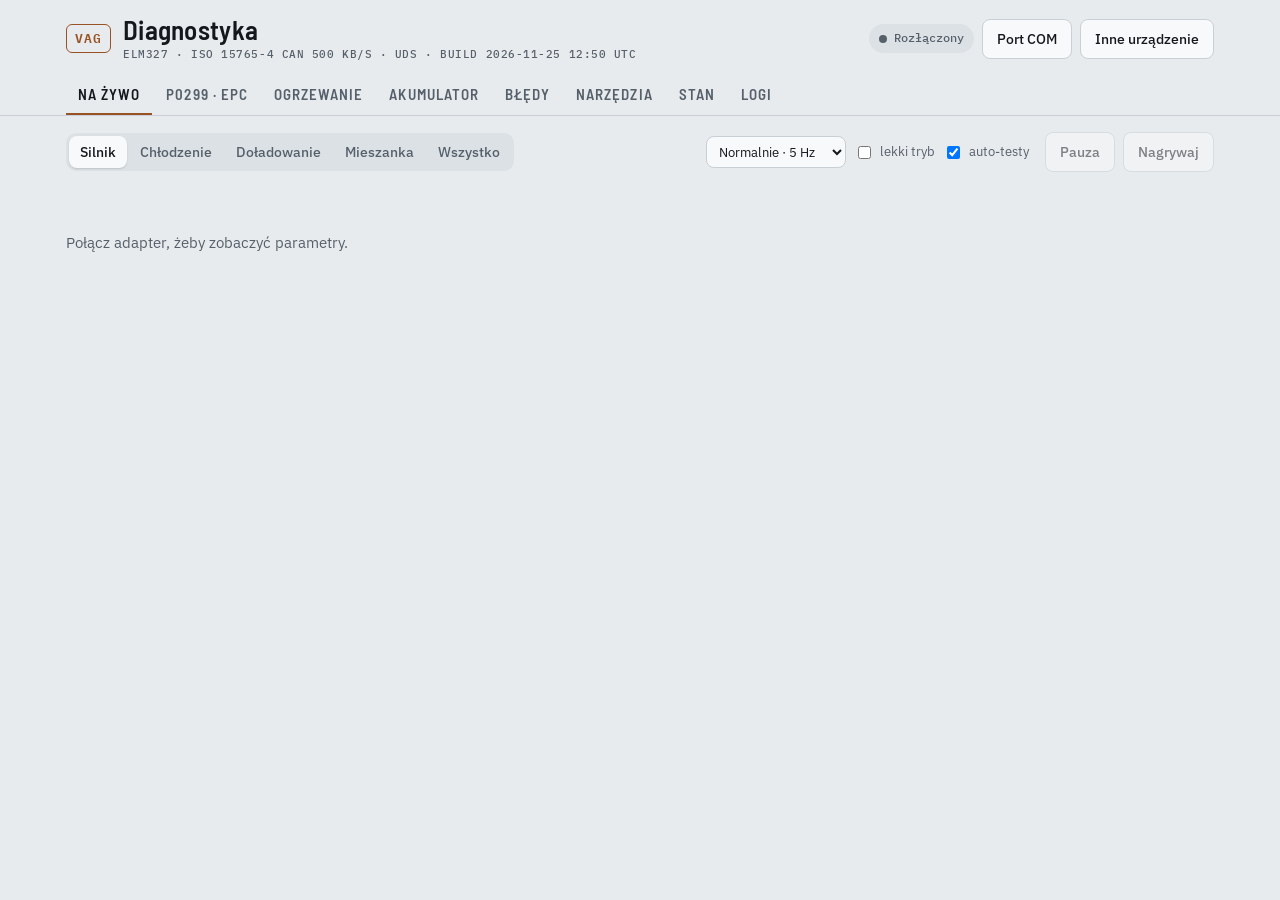
==== commit a9da2929: "Zakładka Akumulator: napięcia, testy zapłonu, rozruchu i ładowania, odczyt gatewaya przed i po wymia" ====
--- a/index.html
+++ b/index.html
@@ -329,6 +329,12 @@
 #bCodes .codeline .cz { margin: 2px 0 0; }
 .tips { margin: 10px 0 0 18px; padding: 0; }
 .tips li { margin: 4px 0; }
+
+.fl2 { display: grid; grid-template-columns: repeat(auto-fit, minmax(210px, 1fr)); gap: 10px 14px; margin: 10px 0; }
+.fl2 .fl { display: flex; flex-direction: column; align-items: stretch; gap: 4px; }
+.fl2 .fl .inp { width: 100%; }
+.steps li span { display: block; color: var(--muted); }
+.steps li b { font-weight: 600; }
 </style>
 <div class="wrap">
   <header class="top">
@@ -336,7 +342,7 @@
       <span class="mark">VAG</span>
       <div>
         <h1>Diagnostyka</h1>
-        <p class="proto">ELM327 · ISO 15765-4 CAN 500 kb/s · UDS · build 2026-11-24 17:30 UTC</p>
+        <p class="proto">ELM327 · ISO 15765-4 CAN 500 kb/s · UDS · build 2026-11-25 12:50 UTC</p>
       </div>
     </div>
     <div class="conn">
@@ -357,6 +363,7 @@
       <button type="button" role="tab" data-tab="live" aria-selected="true">Na żywo</button>
       <button type="button" role="tab" data-tab="boost" aria-selected="false">P0299 · EPC</button>
       <button type="button" role="tab" data-tab="heat" aria-selected="false">Ogrzewanie</button>
+      <button type="button" role="tab" data-tab="batt" aria-selected="false">Akumulator</button>
       <button type="button" role="tab" data-tab="errors" aria-selected="false">Błędy<span id="errBadge" class="badge" hidden></span></button>
       <button type="button" role="tab" data-tab="tools" aria-selected="false">Narzędzia</button>
       <button type="button" role="tab" data-tab="state" aria-selected="false">Stan</button>
@@ -398,6 +405,8 @@
   <section id="tab-boost" class="panel" hidden><div id="boostPanel" class="pstack"></div></section>
 
   <section id="tab-heat" class="panel" hidden><div id="heatPanel" class="pstack"></div></section>
+
+  <section id="tab-batt" class="panel" hidden><div id="battPanel" class="pstack"></div></section>
 
   <section id="tab-errors" hidden>
     <div class="toolbar">
@@ -496,7 +505,7 @@
 </main>
 
 <script>
-const APP_VERSION = '2026-11-24 17:30 UTC';
+const APP_VERSION = '2026-11-25 12:50 UTC';
 /* ===== VAG Diagnostyka – rdzeń: ELM327 / OBD-II / UDS / symulator ===== */
 'use strict';
 const sleep = ms => new Promise(r => setTimeout(r, ms));
@@ -3370,6 +3379,331 @@
   };
 }
 
+/* ===== Akumulator: napięcia, testy rozruchu i ładowania, odczyt danych z auta, przewodnik wymiany ===== */
+function createBatt(api) {
+  const $ = s => document.querySelector(s);
+  const { esc, fmtNum } = api;
+  const f = (v, d = 1) => (v == null || !isFinite(v)) ? '—' : fmtNum(v, d);
+  const LV = { ok: 'OK', warn: 'Uwaga', crit: 'Problem', info: 'Info', na: 'Brak danych' };
+  const V = (lvl, title, text) => ({ lvl, title, text });
+  const checksHtml = list => `<ul class="checks">${list.map(c => `<li><span class="vd ${c.lvl}">${LV[c.lvl]}</span><div><b>${esc(c.title)}</b><p>${esc(c.text)}</p></div></li>`).join('')}</ul>`;
+  const sorted = a => a.slice().sort((x, y) => x - y);
+  const med = a => { if (!a.length) return null; const s = sorted(a), m = s.length >> 1; return s.length % 2 ? s[m] : (s[m - 1] + s[m]) / 2; };
+  const pct = (a, p) => { if (!a.length) return null; const s = sorted(a); return s[Math.min(s.length - 1, Math.floor(s.length * p))]; };
+  const col = (S, k) => S.map(x => x[k]).filter(v => v != null && isFinite(v));
+  const mmss = s => `${Math.floor(s / 60)}:${String(Math.floor(s % 60)).padStart(2, '0')}`;
+  const hx = b => b.map(x => x.toString(16).toUpperCase().padStart(2, '0')).join(' ');
+  const hex4 = d => d.toString(16).toUpperCase().padStart(4, '0');
+  const ascii = b => b.every(x => x >= 32 && x < 127) ? String.fromCharCode(...b) : null;
+
+  const KEYS = ['ecuV', 'adapterV', 'rpm', 'coolant', 'iat', 'ambient', 'runTime', 'load'];
+  const LIVE = ['ecuV', 'adapterV', 'rpm', 'coolant'];
+  /* Adres modułu 61 (monitor akumulatora J367) według typowej tabeli VAG: nie jest potwierdzony dla tego auta, dlatego tylko sprawdzamy, czy odpowie. */
+  const M61 = { tx: 0x7E5, rx: 0x7ED }, GW = { tx: 0x710, rx: 0x77A };
+
+  const TESTS = {
+    ign: { name: 'Napięcie przy włączonym zapłonie', phases: [['Zapłon włączony, silnik nie pracuje. Nie włączaj dodatkowych odbiorników i niczego nie dotykaj.', 45]] },
+    crank: { name: 'Rozruch', max: 150, phases: [['Zapłon włączony. Za chwilę uruchom silnik.', 150]] },
+    charge: {
+      name: 'Ładowanie (alternator)',
+      phases: [
+        ['Silnik na biegu jałowym, odbiorniki wyłączone (światła, ogrzewanie szyby, dmuchawa).', 40],
+        ['Włącz odbiorniki: światła mijania, ogrzewanie tylnej szyby, dmuchawa na maksimum. Obroty nadal jałowe.', 45],
+        ['Odbiorniki zostają włączone. Rozgrzany silnik, auto zabezpieczone (hamulec ręczny, luz): trzymaj ok. 2500 obr/min.', 45]
+      ]
+    }
+  };
+  const total = t => t.max || t.phases.reduce((a, p) => a + p[1], 0);
+
+  const st = {
+    run: null, t0: 0, samples: [], res: null, msg: '', busy: false, crankAt: null, startAt: null,
+    scan: { running: false, stopReq: false, msg: '', last: null },
+    form: (() => { try { return Object.assign({ cap: '70', en: '760', tech: '', man: '', ser: '' }, JSON.parse(api.store.get('battForm', '{}'))); } catch (e) { return { cap: '70', en: '760', tech: '', man: '', ser: '' }; } })(),
+    probe: null
+  };
+  const saveForm = () => { try { api.store.set('battForm', JSON.stringify(st.form)); } catch (e) {} };
+  const now = () => performance.now();
+
+  /* ---------- analiza ---------- */
+  function ctxText() {
+    const e = med(col(st.samples, 'ect')), a = api.vals().ambient;
+    return e != null || a != null ? ` Temperatura: płyn ${e != null ? f(e, 0) + ' °C' : '—'}${a != null ? ', otoczenie ' + f(a, 0) + ' °C' : ''}.` : '';
+  }
+  function adapterInfo(S) {
+    const u = med(col(S, 'u')), a = med(col(S, 'a'));
+    return u != null && a != null ? V('info', 'Adapter a sterownik', `Adapter pokazuje ${f(a, 1)} V, sterownik ${f(u, 2)} V. Ocenę opieram na odczycie ze sterownika. Odczyt adaptera bywa niższy o ok. 1 V (u Ciebie tak było przy zapłonie), więc nim nie oceniam.`) : null;
+  }
+  function analyzeIgn() {
+    const S = st.samples.filter(s => (s.rpm ?? 0) < 100), out = [];
+    const u = col(S, 'u');
+    if (u.length < 5) { out.push(V('na', 'Napięcie przy zapłonie', 'Za mało odczytów przy stojącym silniku. Zrób test przed uruchomieniem silnika.')); return out; }
+    const m = med(u), mn = Math.min(...u), first = med(u.slice(0, Math.max(2, u.length >> 2))), last = med(u.slice(-Math.max(2, u.length >> 2)));
+    const lvl = m >= 12.4 ? 'ok' : m >= 12.0 ? 'warn' : 'crit';
+    out.push(V(lvl, 'Napięcie przy włączonym zapłonie', `Mediana ${f(m, 2)} V, najniżej ${f(mn, 2)} V (${u.length} odczytów).${ctxText()} Ocena ogólna dla stojącego silnika: od ok. 12,4 V dobrze, 12,0–12,4 V akumulator częściowo rozładowany, poniżej 12,0 V rozładowany albo słaby. Włączony zapłon i odbiorniki obniżają odczyt o 0,2–0,4 V, więc sprawdź też napięcie miernikiem na klemach po całonocnym postoju.`));
+    if (first - last > 0.25) out.push(V('warn', 'Napięcie spada w czasie testu', `Z ${f(first, 2)} V na początku do ${f(last, 2)} V na końcu. Przy samym zapłonie to oznaka akumulatora, który słabo trzyma obciążenie, albo rosnącego poboru auta (moduły, pompa, dmuchawa).`));
+    const ai = adapterInfo(S); if (ai) out.push(ai);
+    return out;
+  }
+  function analyzeCrank() {
+    const S = st.samples, out = [];
+    if (S.length < 5) { out.push(V('na', 'Rozruch', 'Za mało odczytów. Uruchom test przed rozruchem silnika i odczekaj do końca.')); return out; }
+    const i0 = S.findIndex(s => (s.rpm ?? 0) > 0);
+    if (i0 === 0) { out.push(V('na', 'Rozruch', 'Silnik już pracował, gdy zacząłeś test. Uruchom test przy wyłączonym silniku, a rozruch zrób po poleceniu.')); return out; }
+    if (i0 < 0) { out.push(V('na', 'Rozruch', 'W czasie testu silnik nie został uruchomiony (obroty zostały zerowe).')); return out; }
+    const pre = col(S.slice(0, i0), 'u'), mPre = med(pre);
+    const iRun = S.findIndex((s, i) => i >= i0 && (s.rpm ?? 0) >= 600);
+    const tS = S[i0].t, tR = iRun >= 0 ? S[iRun].t : S[S.length - 1].t;
+    const win = S.filter(s => s.t >= tS - 1.0 && s.t <= tR && s.u != null);
+    const lost = st.lostConn;
+    out.push(V('info', 'Przed rozruchem', `Napięcie przy zapłonie: ${f(mPre, 2)} V (${pre.length} odczytów).${ctxText()}`));
+    if (win.length < 2) {
+      out.push(V('na', 'Napięcie w czasie rozruchu', `W czasie rozruchu (${f(tR - tS, 1)} s) mam ${win.length} odczytów. To za mało, żeby ocenić, i nie znaczy, że napięcie było dobre. Adapter i sterownik odpowiadają kilka razy na sekundę, a rozruch trwa krótko.${lost ? ' Połączenie z adapterem urwało się przy rozruchu.' : ''}`));
+    } else {
+      const mn = Math.min(...win.map(s => s.u)), lvl = mn >= 9.6 ? 'ok' : mn >= 8.5 ? 'warn' : 'crit';
+      out.push(V(lvl, 'Najniższe napięcie w czasie rozruchu', `${f(mn, 2)} V przy rozruchu trwającym ${f(tR - tS, 1)} s (${win.length} odczytów), spadek o ${f(mPre - mn, 2)} V od napięcia przed rozruchem. To najniższy odczyt, który zdążyłem zapisać, a nie na pewno prawdziwe minimum. Progi ogólne: od ok. 9,6 V dobrze, 8,5–9,6 V słabo, poniżej 8,5 V źle. Są dla ok. 20 °C. Na mrozie niższe napięcie jest częstsze.${lost ? ' Połączenie z adapterem urwało się przy rozruchu: to samo w sobie wskazuje na zbyt niskie napięcie zasilania adaptera albo zły styk gniazda.' : ''}`));
+    }
+    if (iRun >= 0) {
+      const after = S.filter(s => s.t >= tR + 3 && s.t <= tR + 10 && s.u != null).map(s => s.u), ma = med(after);
+      if (ma != null) out.push(V(ma >= 13.2 ? 'ok' : ma >= 12.6 ? 'warn' : 'crit', 'Po rozruchu', `W 3–10 s po uruchomieniu napięcie wynosi ${f(ma, 2)} V. ${ma >= 13.2 ? 'Alternator się włączył.' : 'Alternator ładuje słabo albo jeszcze się nie włączył. Sterownik zarządzania energią może na początku ograniczać ładowanie.'}`));
+      const hi = S.find(s => s.t > tR && s.u >= 13.2);
+      if (hi) out.push(V('info', 'Czas do ładowania', `Napięcie dochodzi do 13,2 V po ${f(hi.t - tR, 1)} s od uruchomienia.`));
+    }
+    const ai = adapterInfo(S); if (ai) out.push(ai);
+    return out;
+  }
+  function analyzeCharge() {
+    const T = TESTS.charge, out = [], S = st.samples;
+    let t0 = 0; const bounds = T.phases.map(p => { const a = t0; t0 += p[1]; return [a, t0]; });
+    const rows = [];
+    T.phases.forEach((p, i) => {
+      const P = S.filter(s => s.t >= bounds[i][0] + 8 && s.t < bounds[i][1] && s.u != null);
+      const u = col(P, 'u'), rpm = col(P, 'rpm');
+      rows.push({ u: med(u), n: u.length, mn: u.length ? Math.min(...u) : null, mx: u.length ? Math.max(...u) : null, ripple: u.length > 4 ? pct(u, 0.95) - pct(u, 0.05) : null, rpm: med(rpm) });
+    });
+    const names = ['Bieg jałowy, bez odbiorników', 'Bieg jałowy, z odbiornikami', '2500 obr/min, z odbiornikami'];
+    const lim = [[13.2, 12.8], [13.0, 12.6], [13.4, 13.0]];
+    rows.forEach((r, i) => {
+      if (r.n < 5) { out.push(V('na', names[i], 'Za mało odczytów w tej fazie.')); return; }
+      const lvl = r.u >= lim[i][0] ? (r.u > 15.0 ? 'warn' : 'ok') : r.u >= lim[i][1] ? 'warn' : 'crit';
+      const rpmOk = i < 2 ? (r.rpm == null || (r.rpm >= 550 && r.rpm <= 1200)) : (r.rpm != null && r.rpm >= 2000 && r.rpm <= 3200);
+      out.push(V(rpmOk ? lvl : 'info', names[i], `Napięcie ${f(r.u, 2)} V (od ${f(r.mn, 2)} do ${f(r.mx, 2)}), obroty ${f(r.rpm, 0)}.${r.ripple != null ? ` Rozrzut ${f(r.ripple, 2)} V.` : ''}${rpmOk ? '' : ' Obroty w tej fazie nie zgadzają się z poleceniem, więc ocena jest niepewna.'}${r.u > 15.0 ? ' Powyżej 15 V: możliwe przeładowanie.' : ''}`));
+    });
+    if (rows[1].n >= 5 && rows[2].n >= 5 && rows[1].u < 13.2 && rows[2].u - rows[1].u < 0.1) out.push(V('warn', 'Alternator nie reaguje na obroty', `Napięcie z odbiornikami nie rośnie przy wyższych obrotach (${f(rows[1].u, 2)} V → ${f(rows[2].u, 2)} V). Przy słabym alternatorze albo paskowi to typowy objaw.`));
+    out.push(V('info', 'Uwaga do oceny', 'Sterownik zarządzania energią w autach VAG potrafi celowo obniżać ładowanie (np. gdy akumulator jest pełny i ciepły), więc pojedynczy niski odczyt przy zapalonym silniku nie musi być usterką. Rozstrzygają fazy z odbiornikami.'));
+    return out;
+  }
+  const analyze = () => st.run === 'ign' ? analyzeIgn() : st.run === 'crank' ? analyzeCrank() : analyzeCharge();
+
+  /* ---------- test ---------- */
+  function start(kind) {
+    if (!api.elm() || st.run) return;
+    Object.assign(st, { run: kind, t0: now(), samples: [], res: null, msg: '', crankAt: null, startAt: null, lostConn: false, kind });
+    api.ensurePolling(); ui();
+  }
+  function stop(manual) {
+    if (!st.run) return;
+    const kind = st.run, T = TESTS[kind]; st.kind = kind;
+    st.res = analyze(); st.run = null; st.msg = manual ? 'Przerwano ręcznie.' : 'Zakończono.';
+    if (st.samples.length >= 5) {
+      const csv = ['czas [s];napięcie sterownika [V];napięcie z adaptera [V];obroty [obr/min];płyn [°C]', ...st.samples.map(s => [f(s.t, 2), s.u ?? '', s.a ?? '', s.rpm ?? '', s.ect ?? ''].join(';').replace(/\./g, ','))].join('\n');
+      const txt = [`== Akumulator: ${T.name} ==`, ...st.res.map(c => `[${LV[c.lvl]}] ${c.title}: ${c.text}`), '', '== Próbki (CSV) ==', csv].join('\n');
+      api.saveLog('test-akumulator', `Akumulator: ${T.name}`, txt);
+    }
+    ui();
+  }
+  function tick() {
+    if (!st.run) return;
+    const T = TESTS[st.run], t = (now() - st.t0) / 1000, v = api.vals();
+    if (!api.elm()) { st.lostConn = true; stop(false); return; }
+    const fresh = api.fresh;
+    st.samples.push({ t, u: fresh('ecuV') ? v.ecuV : null, a: v.adapterV, rpm: fresh('rpm') ? v.rpm : null, ect: v.coolant });
+    if (st.run === 'crank') {
+      if (st.startAt == null && (v.rpm ?? 0) >= 600 && fresh('rpm')) st.startAt = t;
+      if (st.startAt != null && t - st.startAt >= 25) { stop(false); return; }
+    }
+    if (t >= total(T)) { stop(false); return; }
+    ui(true);
+  }
+  function phaseInfo() {
+    const T = TESTS[st.run], t = (now() - st.t0) / 1000;
+    if (st.run === 'crank') {
+      if (st.startAt != null) return { text: 'Silnik pracuje. Nagrywam jeszcze chwilę.', left: Math.max(0, 25 - (t - st.startAt)) };
+      const crk = st.samples.some(s => (s.rpm ?? 0) > 0);
+      return { text: crk ? 'Rozruch trwa…' : TESTS.crank.phases[0][0] + ' Czekam na rozruch.', left: Math.max(0, T.max - t) };
+    }
+    let acc = 0; for (const p of T.phases) { if (t < acc + p[1]) return { text: p[0], left: acc + p[1] - t }; acc += p[1]; }
+    return { text: T.phases[T.phases.length - 1][0], left: 0 };
+  }
+
+  /* ---------- odczyt danych z auta ---------- */
+  async function probe61() {
+    const e = api.elm(); if (!e || st.busy) return;
+    st.busy = true; st.probe = { msg: 'Sprawdzam moduł 61…' }; ui();
+    const resume = api.pause();
+    let m = {};
+    try { m = await e.op(() => e.readDidsRaw(M61, [0xF187, 0xF189, 0xF190, 0xF19E])); } catch (x) { m = {}; }
+    resume();
+    const keys = Object.keys(m);
+    const txt = d => m[d] && (ascii(m[d]) || hx(m[d]));
+    st.probe = keys.length ? { ok: true, msg: `Moduł 61 odpowiada (0x7E5). Nr części: ${txt(0xF187) || '—'}, oprogramowanie: ${txt(0xF189) || '—'}, plik ODX: ${txt(0xF19E) || '—'}.` } : { ok: false, msg: 'Moduł 61 nie odpowiada pod adresem 0x7E5. Adres wzięty z typowej tabeli VAG i nie jest potwierdzony dla tego auta. Możliwe, że monitor akumulatora jest częścią gatewaya (19), albo że tego auta nie ma w ogóle.' };
+    api.logLine('— akumulator: moduł 61 ' + (keys.length ? 'odpowiada' : 'nie odpowiada'));
+    st.busy = false; ui();
+  }
+  const SCAN_KEY = l => 'battScan.' + l;
+  function loadScan(l) { try { const r = JSON.parse(api.store.get(SCAN_KEY(l), 'null')); return r && r.d ? r : null; } catch (e) { return null; } }
+  function rangesOf(s) {
+    const out = [];
+    for (const part of String(s).split(/[,;\s]+/).filter(Boolean)) {
+      const m = part.match(/^([0-9a-f]{1,4})(?:-([0-9a-f]{1,4}))?$/i); if (!m) return null;
+      const lo = parseInt(m[1], 16), hi = parseInt(m[2] || m[1], 16); if (hi < lo) return null; out.push([lo, hi]);
+    }
+    const n = out.reduce((a, [lo, hi]) => a + hi - lo + 1, 0);
+    return out.length && n <= 0x4000 ? out : null;
+  }
+  async function scanGw(label) {
+    const e = api.elm(); if (!e || st.busy || st.scan.running || api.toolsBusy()) return;
+    const rg = rangesOf($('#akRange').value); if (!rg) { st.scan.msg = 'Zły zakres. Wpisz np. 0100-2FFF (łącznie do 16 384 numerów).'; ui(); return; }
+    api.store.set('battRange', $('#akRange').value);
+    Object.assign(st.scan, { running: true, stopReq: false, msg: 'Szukam…', label }); st.busy = true; ui();
+    const resume = api.pause(), found = [], t0 = now(); let err = null;
+    try {
+      await e.op(() => e.scanDidsFast(GW, rg, {
+        stop: () => st.scan.stopReq || e !== api.elm(),
+        onProgress: (did, n, tot) => { st.scan.msg = `Sprawdzam 0x${hex4(did)} · ${n} z ${tot} · znaleziono ${found.length} · ${Math.round((now() - t0) / 1000)} s`; scanUi(); },
+        onFound: fd => found.push(fd)
+      }));
+    } catch (x) { err = x.message; }
+    resume(); st.busy = false;
+    const d = {}; for (const fd of found) d[hex4(fd.did)] = hx(fd.bytes);
+    const rec = { ts: Date.now(), ect: api.vals().coolant, u: api.vals().ecuV, range: $('#akRange').value, partial: st.scan.stopReq || !!err, d };
+    try { api.store.set(SCAN_KEY(label), JSON.stringify(rec)); } catch (x) { err = (err ? err + '; ' : '') + 'nie zmieściło się w pamięci przeglądarki, dane są tylko w logu'; }
+    st.scan.running = false; st.scan.last = { label, n: found.length, err, partial: rec.partial };
+    st.scan.msg = `${rec.partial ? 'Przerwano' : 'Gotowe'}: gateway odpowiada na ${found.length} numerów${err ? ` (${err})` : ''}. Lista poszła do logu.`;
+    const cand = found.filter(fd => { const a = ascii(fd.bytes); return a && a.replace(/[^0-9A-Za-z]/g, '').length >= 8; });
+    api.saveLog('test-akumulator', `Akumulator: gateway, stan ${label === 'before' ? 'przed wymianą' : label === 'after' ? 'po wymianie' : 'bieżący'} (${found.length} DID)`, [
+      `== Gateway (19): numery 0x22, które odpowiadają — ${label} ==`, `Zakres: ${rec.range}${rec.partial ? ' (przerwane)' : ''}${err ? ' · ' + err : ''}`, `Płyn silnika: ${rec.ect ?? '—'} °C, napięcie sterownika: ${rec.u ?? '—'} V`, '',
+      'Odczyty tekstowe (≥8 znaków alfanumerycznych):', ...(cand.length ? cand.map(fd => `${hex4(fd.did)}: ${ascii(fd.bytes)}`) : ['brak']), '', 'Wszystkie:', ...found.map(fd => `${hex4(fd.did)} (${fd.bytes.length} B): ${hx(fd.bytes)}`)].join('\n'));
+    ui();
+  }
+  function compare() {
+    const a = loadScan('before'), b = loadScan('after');
+    if (!a || !b) { st.scan.msg = 'Do porównania potrzebne są oba zapisy: przed i po wymianie.'; ui(); return; }
+    const ch = [];
+    for (const k of new Set([...Object.keys(a.d), ...Object.keys(b.d)])) if (a.d[k] !== b.d[k]) ch.push([k, a.d[k] ?? '(brak)', b.d[k] ?? '(brak)']);
+    st.scan.diff = ch; st.scan.msg = `Porównanie: zmieniło się ${ch.length} z ${Object.keys(b.d).length} numerów.`;
+    api.saveLog('test-akumulator', `Akumulator: różnice przed i po wymianie (${ch.length})`, [`== Gateway: różnice przed → po ==`, `Przed: ${new Date(a.ts).toLocaleString('pl-PL')}, napięcie ${a.u ?? '—'} V · Po: ${new Date(b.ts).toLocaleString('pl-PL')}, napięcie ${b.u ?? '—'} V`, '', ...(ch.length ? ch.map(([k, x, y]) => `${k}: ${x}  →  ${y}`) : ['brak zmian'])].join('\n'));
+    ui();
+  }
+
+  /* ---------- widok ---------- */
+  function minisHtml() {
+    const ks = LIVE.filter(api.avail);
+    if (!ks.length) return '<p class="small muted">Brak odczytów. Połącz się z adapterem.</p>';
+    return `<div class="minis">${ks.map(k => `<div class="mini" data-k="${k}"><span>${esc(api.CAT[k].name)}</span><b>—</b><small>${esc(api.CAT[k].unit || '')}</small></div>`).join('')}</div>`;
+  }
+  function updMinis() {
+    const h = $('#akLive'); if (!h) return; const v = api.vals();
+    const want = LIVE.filter(api.avail).join(','), have = [...h.querySelectorAll('.mini')].map(x => x.dataset.k).join(',');
+    if (want !== have) h.innerHTML = minisHtml();
+    h.querySelectorAll('.mini').forEach(el => { const k = el.dataset.k; el.querySelector('b').textContent = v[k] == null ? '—' : api.fmtVal(api.CAT[k], v[k]); el.dataset.s = v[k] == null ? '' : api.stateOf(k, v[k]); });
+    const g = $('#akGate'); if (g) g.innerHTML = gateHtml();
+  }
+  function gateHtml() {
+    const v = api.vals(), on = !!api.elm(), u = v.ecuV, rpm = v.rpm;
+    const row = (ok, t) => `<li><span class="vd ${ok == null ? 'na' : ok ? 'ok' : 'warn'}">${ok == null ? '?' : ok ? 'OK' : 'Nie'}</span><div><b>${esc(t)}</b></div></li>`;
+    return `<ul class="checks">${row(on ? true : false, 'Adapter połączony')}${row(rpm == null ? null : rpm < 100, 'Silnik nie pracuje, zapłon włączony' + (rpm != null ? ` (${f(rpm, 0)} obr/min)` : ''))}${row(u == null ? null : u >= 12.5, `Napięcie sterownika co najmniej 12,5 V${u != null ? ` (teraz ${f(u, 2)} V)` : ''}. Przy niższym podłącz prostownik.`)}</ul>`;
+  }
+  function ui(light) {
+    const s = $('#akStatus'); if (!s) return;
+    if (st.run) { const p = phaseInfo(), n = st.samples.length; s.textContent = `${TESTS[st.run].name}: ${p.text} · jeszcze ${mmss(p.left)} · ${n} próbek`; }
+    else s.textContent = st.res ? `${TESTS[st.kind].name}: ${st.msg}` : '';
+    if (light) { updMinis(); return; }
+    const on = !!api.elm();
+    for (const k of ['ign', 'crank', 'charge']) { const b = $('#akT_' + k); if (b) b.disabled = !on || !!st.run || st.busy; }
+    const x = $('#akStop'); if (x) x.hidden = !st.run;
+    const rc = $('#akRes'); if (rc) { rc.hidden = !st.res; if (st.res) rc.querySelector('.rbody').innerHTML = `<h3 class="sect">Wynik: ${esc(TESTS[st.kind].name)}</h3>` + checksHtml(st.res); }
+    scanUi(); formUi(); updMinis();
+  }
+  function scanUi() {
+    const m = $('#akScanSt'); if (!m) return; const on = !!api.elm(), busy = st.busy || !!st.run;
+    m.textContent = st.scan.msg || '';
+    const sc = { b1: 'before', b2: 'after', b3: 'now' };
+    for (const id in sc) { const b = $('#akScan_' + sc[id]); if (b) b.disabled = !on || busy || st.scan.running; }
+    const p = $('#akProbe'); if (p) p.disabled = !on || busy;
+    const sp = $('#akScanStop'); if (sp) sp.hidden = !st.scan.running;
+    const c = $('#akCmp'); if (c) c.disabled = !(loadScan('before') && loadScan('after'));
+    const pr = $('#akProbeSt'); if (pr) pr.textContent = st.probe ? st.probe.msg : '';
+    const sv = (l, id) => { const r = loadScan(l), el = $(id); if (el) el.textContent = r ? `zapisano ${new Date(r.ts).toLocaleString('pl-PL')} (${Object.keys(r.d).length} numerów${r.partial ? ', przerwane' : ''})` : 'jeszcze nie zapisano'; };
+    sv('before', '#akSavedBefore'); sv('after', '#akSavedAfter');
+    const d = $('#akDiff'); if (d) d.innerHTML = st.scan.diff ? (st.scan.diff.length ? `<div class="tblwrap"><table class="tbl"><thead><tr><th>DID</th><th>Przed</th><th>Po</th></tr></thead><tbody>${st.scan.diff.slice(0, 60).map(([k, x, y]) => `<tr><td class="mono">${esc(k)}</td><td class="mono small">${esc(x)}</td><td class="mono small">${esc(y)}</td></tr>`).join('')}</tbody></table></div>` : '<p class="small">Brak zmian.</p>') : '';
+  }
+  function formUi() {
+    const o = $('#akVals'); if (!o) return; const F = st.form;
+    const techName = { wet: 'zalewany (konwencjonalny)', efb: 'EFB', agm: 'AGM' }[F.tech];
+    o.innerHTML = F.cap && F.man && F.ser && F.tech ? `<div class="minis"><div class="mini"><span>Pojemność</span><b>${esc(F.cap)}</b><small>Ah</small></div><div class="mini"><span>Technologia</span><b>${esc(techName)}</b></div><div class="mini"><span>Producent (kod)</span><b>${esc(F.man)}</b></div><div class="mini"><span>Numer seryjny</span><b class="mono" style="font-size:16px">${esc(F.ser)}</b></div></div>` : '<p class="small muted">Uzupełnij pola z naklejki, a tu pokażę wartości do wpisania.</p>';
+  }
+  function render() {
+    const host = $('#battPanel'); if (!host) return;
+    const g = (() => { const m = api.report().modules.find(x => x.addr === '19'); return m && m.ident ? `${m.ident['Nr części'] || ''} ${m.ident['System'] || ''} (plik ODX: ${m.ident['Plik ODX'] || '—'})`.trim() : null; })();
+    host.innerHTML = `
+      <div class="panel-intro"><h2 class="ptitle">Akumulator</h2>
+        <p class="muted">Napięcia na żywo, testy rozruchu i ładowania, odczyt danych akumulatora z auta i przewodnik wymiany. Oceny napięć to ogólne progi dla akumulatorów 12 V, nie dane producenta tego modelu.</p></div>
+      <div class="card"><h3 class="sect">Teraz</h3><div id="akLive">${minisHtml()}</div>
+        <p class="small muted" id="akLastKey"></p></div>
+      <div class="card ptest"><h3 class="sect">Testy</h3>
+        <p class="small muted">Każdy test zapisuje wynik i próbki do logu (idzie na GitHub). Wynik oceniam po napięciu ze sterownika silnika, nie z adaptera.</p>
+        <ol class="steps"><li><b>Zapłon</b><span>45 s przy stojącym silniku. Rób rano na zimno, przed uruchomieniem.</span></li><li><b>Rozruch</b><span>Zapłon włączony, start, uruchomienie silnika. Rejestruje najniższe napięcie i czas dojścia do ładowania.</span></li><li><b>Ładowanie</b><span>Trzy fazy na pracującym silniku: jałowy, jałowy z odbiornikami, 2500 obr/min z odbiornikami.</span></li></ol>
+        <p class="kphase" id="akStatus" aria-live="polite"></p>
+        <div class="actions"><button class="btn" id="akT_ign" type="button">Test: zapłon</button><button class="btn" id="akT_crank" type="button">Test: rozruch</button><button class="btn" id="akT_charge" type="button">Test: ładowanie</button><button class="btn small ghost" id="akStop" type="button" hidden>Zakończ</button></div></div>
+      <div class="card" id="akRes" hidden><div class="rbody"></div></div>
+      <div class="card"><h3 class="sect">Dane akumulatora w aucie (odczyt)</h3>
+        <p class="small muted">Auta VAG z monitorem akumulatora trzymają jego dane (pojemność, technologia, producent, numer seryjny) w module 61 albo w gatewayu (19). Według źródeł o MQB adaptację robi się w gatewayu. Dla Twojego auta nie ma otwartych danych, więc aplikacja tylko odczytuje, co moduły podają, a numery wskaże porównanie przed i po wymianie.</p>
+        <p class="small">${g ? `Gateway: ${esc(g)}.` : 'Gateway jeszcze nie odczytany: zrób skan modułów.'}</p>
+        <p class="small" id="akProbeSt"></p>
+        <div class="actions"><button class="btn small" id="akProbe" type="button">Sprawdź moduł 61</button></div>
+        <label class="fl" style="margin-top:10px">Zakres numerów <input id="akRange" class="inp mono" value="${esc(api.store.get('battRange', '0100-2FFF'))}" spellcheck="false" autocomplete="off"></label>
+        <p class="small muted">Pełny zakres zajmuje kilka do kilkunastu minut. Wynik zostaje zapamiętany. Zapisuj stan <b>przed</b> wymianą i <b>po</b>, żeby porównanie wskazało numery, w których siedzi akumulator.</p>
+        <p class="small" id="akScanSt"></p>
+        <div class="actions"><button class="btn small" id="akScan_before" type="button">Zapisz stan przed wymianą</button><button class="btn small" id="akScan_after" type="button">Zapisz stan po wymianie</button><button class="btn small ghost" id="akScan_now" type="button">Odczyt bieżący</button><button class="btn small" id="akCmp" type="button">Porównaj</button><button class="btn small ghost" id="akScanStop" type="button" hidden>Przerwij</button></div>
+        <p class="small muted">Przed: <span id="akSavedBefore"></span><br>Po: <span id="akSavedAfter"></span></p>
+        <div id="akDiff"></div></div>
+      <div class="card"><h3 class="sect">Wymiana akumulatora: rejestracja w aucie</h3>
+        <p class="small muted">Zapisu do auta z aplikacji jeszcze nie ma. W źródłach nie znalazłem numerów ani formatu danych dla gatewaya tego auta, a zapis w ciemno mógłby uszkodzić adaptacje gatewaya. Rejestrację zrób w VCDS albo OBDeleven. Aplikacja przygotuje wartości, sprawdzi napięcie i zapisze stan przed i po, żeby następnym krokiem dało się zrobić zapis na sprawdzonych numerach.</p>
+        <div class="fl2"><label class="fl">Pojemność [Ah] <input id="akCap" class="inp mono" inputmode="numeric" value="${esc(st.form.cap)}"></label>
+        <label class="fl">Prąd rozruchowy [A, EN] <input id="akEn" class="inp mono" inputmode="numeric" value="${esc(st.form.en)}"></label>
+        <label class="fl">Technologia <select id="akTech" class="inp"><option value="">wybierz</option><option value="wet">zalewany (konwencjonalny)</option><option value="efb">EFB</option><option value="agm">AGM</option></select></label>
+        <label class="fl">Producent (kod z naklejki) <input id="akMan" class="inp mono" value="${esc(st.form.man)}" spellcheck="false" autocomplete="off"></label>
+        <label class="fl">Numer seryjny z naklejki <input id="akSer" class="inp mono" value="${esc(st.form.ser)}" spellcheck="false" autocomplete="off"></label></div>
+        <div id="akVals"></div>
+        <h4 class="sect" style="margin-top:12px">Warunki</h4><div id="akGate"></div>
+        <ol class="steps"><li><b>Przed</b><span>Zapisz stan „przed wymianą” (przycisk wyżej) na starym akumulatorze. Zapisz też notatkę ze starych wartości adaptacji w VCDS (Add to Log).</span></li><li><b>Wymiana</b><span>Zapłon wyłączony. Przy wymianie podłącz prostownik albo zasilacz podtrzymujący, żeby auto nie straciło zasilania i ustawień.</span></li><li><b>Rejestracja</b><span>Zapłon włączony, silnik nie pracuje, stabilne napięcie. VCDS: moduł 19 Gateway, Adaptation-10, kanały: pojemność („Battery adaptation – Size”), producent („Manufacturer”), numer seryjny („Serial number”), a technologię („Battery technology”) zmieniasz tylko przy innym typie akumulatora. Nazwy kanałów mogą wyglądać jak IDE03256-… Według CarPort-OBD u MQB kanał nazywa się 10801 „Battery adaptation”. U Ibizy 6P (Twoja) nie jest to potwierdzone, VCDS pokaże właściwy format.</span></li><li><b>Po</b><span>Wyłącz i włącz zapłon, sprawdź kanały, zapisz stan „po wymianie” w aplikacji i porównaj. Odczytaj błędy: nie powinno być błędów monitora akumulatora. Po krótkiej jeździe start-stop (jeśli auto go ma) wraca, gdy akumulator jest naładowany.</span></li></ol>
+        <p class="small muted">Gdy akumulator nie ma czytelnego numeru seryjnego, źródła podają skrót: zwiększyć zapisany numer o 1. To rada z forum, nie dokumentacja producenta.</p></div>
+      <div class="card"><h3 class="sect">Pobór prądu po wyłączeniu (miernik)</h3>
+        <p class="small muted">Tego aplikacja nie zmierzy, bo auto usypia i adapter też wygasa. Ogólna metoda: zamknij auto, odczekaj 30–40 minut, aż moduły zasną, odepnij klemę ujemną i włącz amperomierz szeregowo między klemę a biegun. Typowo kilkadziesiąt mA to norma, kilkaset mA to usterka (wartości ogólne, nie dla tego modelu). Nie otwieraj drzwi i nie włączaj zapłonu w trakcie.</p></div>
+      <div class="card"><h3 class="sect">Źródła</h3>
+        <p class="small">Ross-Tech Wiki: Battery Replacement (wiki.ross-tech.com). CarPort-OBD: MQB battery adaptation (carport-obd.com). Iamcarhacker: VAG battery coding guide (iamcarhacker.com). Wątek na seatcupra.net o rejestracji akumulatora. Wnioski z forów i poradników są wskazówkami, nie dokumentacją producenta.</p></div>`;
+    const sel = $('#akTech'); sel.value = st.form.tech;
+    const bind = (id, k) => { $(id).oninput = e => { st.form[k] = e.target.value.trim(); saveForm(); formUi(); }; };
+    bind('#akCap', 'cap'); bind('#akEn', 'en'); bind('#akMan', 'man'); bind('#akSer', 'ser'); sel.onchange = e => { st.form.tech = e.target.value; saveForm(); formUi(); };
+    $('#akT_ign').onclick = () => start('ign'); $('#akT_crank').onclick = () => start('crank'); $('#akT_charge').onclick = () => start('charge');
+    $('#akStop').onclick = () => stop(true);
+    $('#akProbe').onclick = probe61;
+    $('#akScan_before').onclick = () => scanGw('before'); $('#akScan_after').onclick = () => scanGw('after'); $('#akScan_now').onclick = () => scanGw('now');
+    $('#akScanStop').onclick = () => { st.scan.stopReq = true; };
+    $('#akCmp').onclick = compare;
+    lastKey(); ui();
+  }
+  function lastKey() {
+    const el = $('#akLastKey'); if (!el) return; const k = api.p2Info && api.p2Info();
+    el.textContent = k ? `Strażnik P2563 zapisał przy ostatnim włączeniu zapłonu: ${f(k.u, 2)} V (płyn ${f(k.ect, 0)} °C).` : '';
+  }
+  /* ---------- API ---------- */
+  const keysFor = tab => (tab === 'batt' || st.run) ? KEYS : null;
+  function onTab(t) { if (t === 'batt') { lastKey(); ui(); } }
+  function stopAll() { if (st.run) { st.lostConn = !api.elm(); stop(false); } if (st.scan.running) st.scan.stopReq = true; }
+  return { render, tick, keysFor, onTab, stopAll, busy: () => !!st.run || st.busy };
+}
+
 /* ===== Dziennik: zapis logów w telefonie (IndexedDB) i wysyłka do prywatnego repozytorium GitHub ===== */
 function createJournal(api) {
   const $ = s => document.querySelector(s);
@@ -3379,7 +3713,7 @@
   const dstamp = d => `${d.getFullYear()}-${p2(d.getMonth() + 1)}-${p2(d.getDate())}`;
   const tstamp = d => `${p2(d.getHours())}${p2(d.getMinutes())}${p2(d.getSeconds())}`;
   const KINDS = {
-    raport: 'Raport', nagranie: 'Nagranie parametrów', rejestr: 'Rejestr jazdy', 'test-p0299': 'Test doładowania (P0299)', 'test-ogrzewanie': 'Test nagrzewania', 'test-map': 'Czujnik MAP (ciśnienia)', 'test-p2563': 'Strażnik P2563 (zimny start)', 'test-klima': 'Climatronic (nawiew i klapa)',
+    raport: 'Raport', nagranie: 'Nagranie parametrów', rejestr: 'Rejestr jazdy', 'test-p0299': 'Test doładowania (P0299)', 'test-ogrzewanie': 'Test nagrzewania', 'test-map': 'Czujnik MAP (ciśnienia)', 'test-p2563': 'Strażnik P2563 (zimny start)', 'test-klima': 'Climatronic (nawiew i klapa)', 'test-akumulator': 'Akumulator',
     'testy-obd': 'Testy sterownika (tryb 06)', skaner: 'Skaner pomiarów VAG', podsluch: 'Podsłuch magistrali', konsola: 'Konsola UDS', komunikacja: 'Log komunikacji'
   };
 
@@ -3957,7 +4291,7 @@
   };
 
   let elm = null, tr = null, mode = null, sup = new Set();
-  let panels = null, tools = null, bridge = null, currentTab = 'live';
+  let panels = null, tools = null, batt = null, bridge = null, currentTab = 'live';
   let vals = {}, seen = {}, hist = {}, mm = {}, tiles = [];
   let polling = false, pollRun = 0, cycle = 0, rec = null, wake = null, scanning = false, connecting = false;
   let view = store.get('group', 'silnik'); if (!['silnik', 'chlodzenie', 'doladowanie', 'mieszanka', 'all'].includes(view)) view = 'silnik';
@@ -4015,11 +4349,12 @@
   /* ---------- zakładki ---------- */
   $$('.tabs button').forEach(b => b.addEventListener('click', () => {
     $$('.tabs button').forEach(x => x.setAttribute('aria-selected', x === b ? 'true' : 'false'));
-    ['live', 'boost', 'heat', 'errors', 'tools', 'state', 'log'].forEach(t => { $('#tab-' + t).hidden = t !== b.dataset.tab; });
+    ['live', 'boost', 'heat', 'batt', 'errors', 'tools', 'state', 'log'].forEach(t => { $('#tab-' + t).hidden = t !== b.dataset.tab; });
     currentTab = b.dataset.tab;
     if (b.dataset.tab === 'log') { renderLog(); journal && journal.render(); }
     if (b.dataset.tab === 'live') { sizeSparks(); updateTiles(); }
     panels && panels.onTab(currentTab);
+    batt && batt.onTab(currentTab);
   }));
 
   /* ---------- grupy i kafelki ---------- */
@@ -4110,7 +4445,7 @@
 
   /* ---------- odczyt na żywo ---------- */
   function activeKeys() {
-    const pk = panels && panels.keysFor(currentTab);
+    const pk = (panels && panels.keysFor(currentTab)) || (batt && batt.keysFor(currentTab));
     if (pk) return pk.filter(avail);
     return (view === 'all' ? GROUPS.map(g => g[0]) : [view]).flatMap(g => ORDER[g]).filter(avail); }
   function allKeys() { return GROUPS.flatMap(g => ORDER[g[0]]).filter(avail); }
@@ -4153,7 +4488,7 @@
       const t0 = performance.now(); const wanted = activeKeys(); const e = elm;
       /* Zaraz po włączeniu zapłonu (silnik stoi) czytamy tylko to, co pokazuje test wastegate sterownika: wtedy ok. 2–3 odczyty na sekundę zamiast jednego co 2 s. */
       const keyOn = p2KeyOn();
-      const keys = keyOn ? P2_FAST.filter(avail) : (cycle % R.full === 0 && !(panels && panels.busy())) ? allKeys() : wanted;
+      const keys = keyOn ? P2_FAST.filter(avail) : (cycle % R.full === 0 && !(panels && panels.busy()) && !(batt && batt.busy())) ? allKeys() : wanted;
       try {
         const res = await e.op(() => e.readLive(defsFor(keys)));
         if (keys.includes('adapterV') && (cycle % (keyOn ? 4 : 10) === 0 || vals.adapterV == null)) { const v = await e.op(() => e.voltage()); if (v != null) res.adapterV = v; }
@@ -4180,6 +4515,7 @@
           if (!$('#tab-live').hidden) updateTiles();
           updateAlerts();
         }
+        batt && batt.tick();
         panels && panels.tick();   // testy w panelach zbierają próbki z każdego cyklu
       } catch (err) { logLine('! ' + err.message); }
       cycle++;
@@ -4363,7 +4699,7 @@
       logLine('— most: adapter rozłączony'); chip('Połączenie przerwane', '');
       banner('Most: połączenie z adapterem zostało przerwane. Sprawdź adapter i włącz most ponownie.', 'warn'); return;
     }
-    panels && panels.stopAll(); tools && tools.stopAll();
+    panels && panels.stopAll(); batt && batt.stopAll(); tools && tools.stopAll();
     stopPolling(); elm = null; mode = null;
     const t = tr; tr = null; if (t && msg) { try { t.close(); } catch (e) {} }
     setButtons();
@@ -4818,6 +5154,13 @@
     elm: () => elm, esc, fmtNum, plural, copyText, download, stamp, framed, logLine, store, MODULES, modules, brand,
     report: () => report, pause, saveLog
   });
+  batt = createBatt({
+    elm: () => elm, vals: () => vals, fresh: k => cycle - (seen[k] ?? -99) <= 1, CAT, avail, fmtVal, stateOf, esc, fmtNum,
+    saveLog, store, pause, logLine, report: () => report, toolsBusy: () => !!(tools && tools.busy()),
+    p2Info: () => { const h = (p2.hist || []).find(x => !x.note && x.u != null && (x.rpm ?? 0) < 100); return h ? { u: h.u, ect: h.ect } : null; },
+    ensurePolling: () => { if (!polling) startPolling(); }
+  });
+  batt.render();
   tools.render();
   bridge = createBridge({
     esc, store, logLine, copyText, banner, chip, devName: () => journal.devName(),
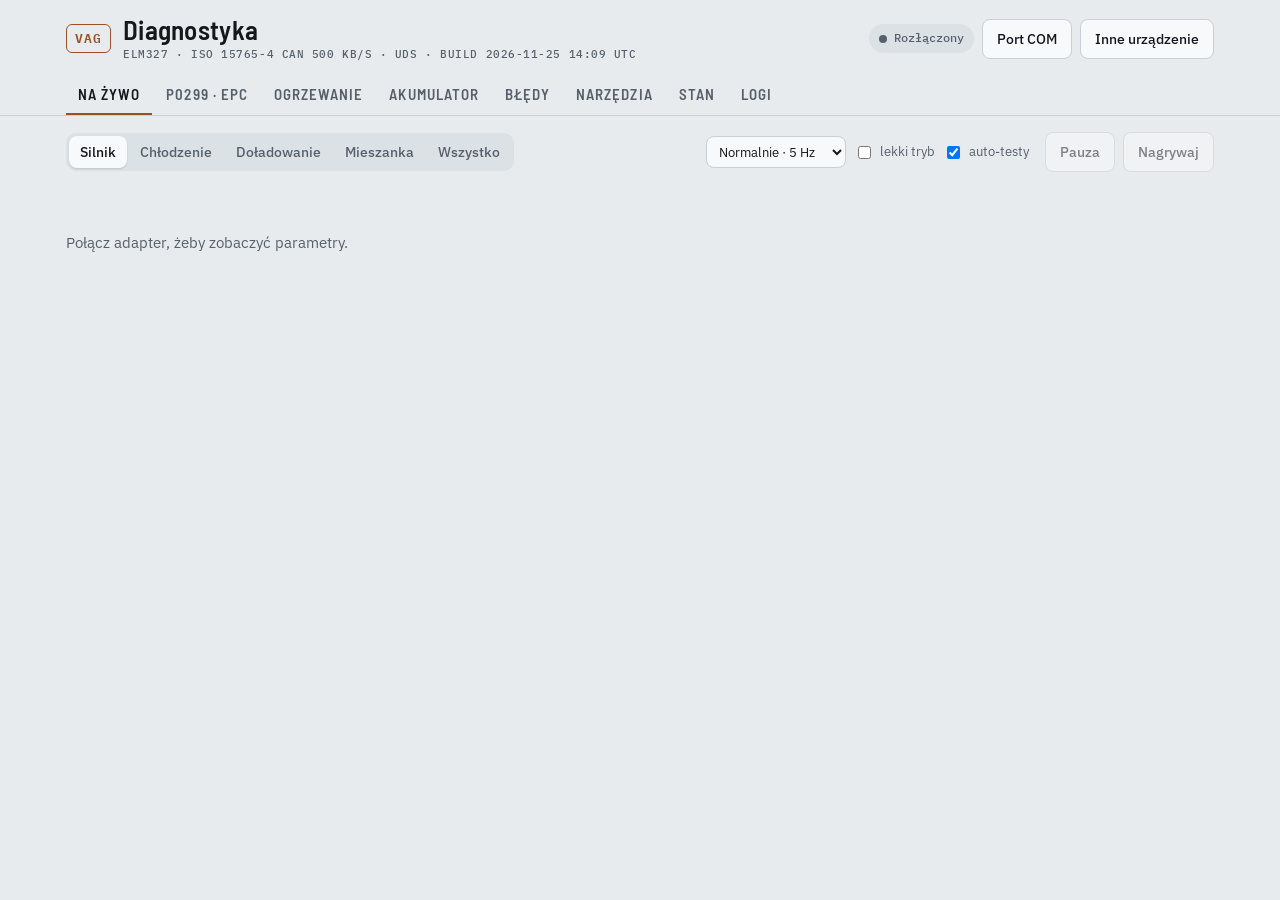
==== commit 99bcfbcf: "Strażnik P2563: napięcie w historii statusu tylko z aktualnego odczytu (bez przeterminowanej wartośc" ====
--- a/index.html
+++ b/index.html
@@ -342,7 +342,7 @@
       <span class="mark">VAG</span>
       <div>
         <h1>Diagnostyka</h1>
-        <p class="proto">ELM327 · ISO 15765-4 CAN 500 kb/s · UDS · build 2026-11-25 12:50 UTC</p>
+        <p class="proto">ELM327 · ISO 15765-4 CAN 500 kb/s · UDS · build 2026-11-25 14:09 UTC</p>
       </div>
     </div>
     <div class="conn">
@@ -505,7 +505,7 @@
 </main>
 
 <script>
-const APP_VERSION = '2026-11-25 12:50 UTC';
+const APP_VERSION = '2026-11-25 14:09 UTC';
 /* ===== VAG Diagnostyka – rdzeń: ELM327 / OBD-II / UDS / symulator ===== */
 'use strict';
 const sleep = ms => new Promise(r => setTimeout(r, ms));
@@ -5071,7 +5071,7 @@
     const x = d.dtcs.find(z => z.raw === P2_RAW), st = x ? x.status : 0, prev = p2.st;
     if (st === prev) return;
     p2.st = st;
-    p2.hist.push({ t: now, st, ect: vals.coolant, iat: vals.iat, amb: vals.ambient, run: vals.runTime, rpm: vals.rpm, v: vals.speed, u: vals.ecuV });
+    p2.hist.push({ t: now, st, ect: vals.coolant, iat: vals.iat, amb: vals.ambient, run: vals.runTime, rpm: vals.rpm, v: vals.speed, u: cycle - (seen.ecuV ?? -99) <= 3 ? vals.ecuV : null });
     /* Zdarzenie: test właśnie nie przeszedł (bit 0x01 albo 0x02 pojawił się względem poprzedniego odczytu). */
     const fail = prev !== undefined ? ((st & 0x01) && !(prev & 0x01)) || ((st & 0x02) && !(prev & 0x02)) : !!(st & 0x02);
     if (fail) { p2.ev.push({ at: now, st, first: prev === undefined }); logLine(`— P2563: test nie przeszedł (status 0x${st.toString(16).toUpperCase()})`); }
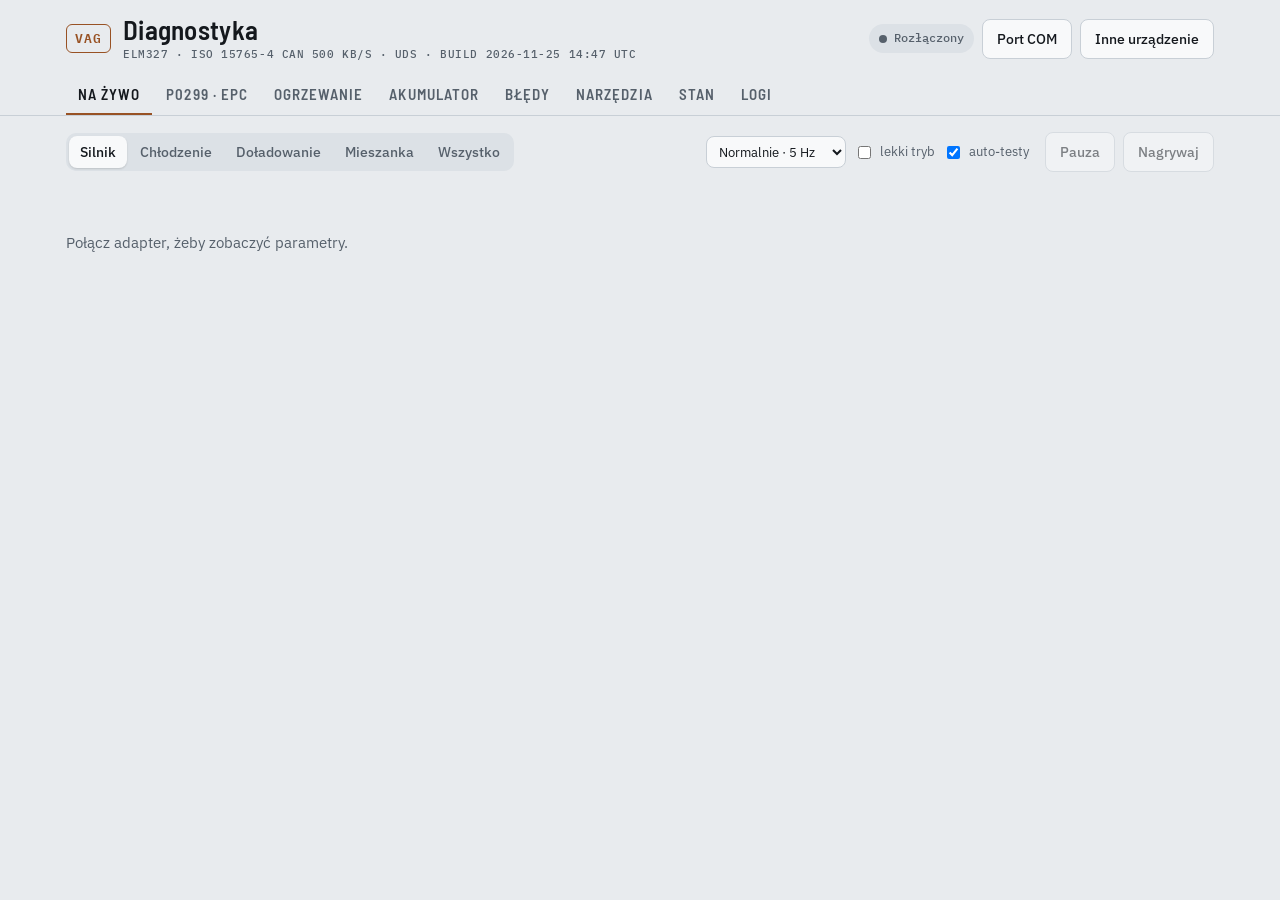
==== commit 906aad5c: "Strażnik P2563: status co 2 s przez 3 min po zapłonie także przy pracującym silniku, moment wykonani" ====
--- a/index.html
+++ b/index.html
@@ -342,7 +342,7 @@
       <span class="mark">VAG</span>
       <div>
         <h1>Diagnostyka</h1>
-        <p class="proto">ELM327 · ISO 15765-4 CAN 500 kb/s · UDS · build 2026-11-25 14:09 UTC</p>
+        <p class="proto">ELM327 · ISO 15765-4 CAN 500 kb/s · UDS · build 2026-11-25 14:47 UTC</p>
       </div>
     </div>
     <div class="conn">
@@ -505,7 +505,7 @@
 </main>
 
 <script>
-const APP_VERSION = '2026-11-25 14:09 UTC';
+const APP_VERSION = '2026-11-25 14:47 UTC';
 /* ===== VAG Diagnostyka – rdzeń: ELM327 / OBD-II / UDS / symulator ===== */
 'use strict';
 const sleep = ms => new Promise(r => setTimeout(r, ms));
@@ -5042,20 +5042,22 @@
      Usterka wastegate pojawia się u tego auta tylko po zimnym starcie. Co 30 s czytamy status P2563 ze sterownika
      (jedna krótka odpowiedź 19 02) i trzymamy ostatnie 5 minut wszystkich odczytów. Każda zmiana statusu trafia do logu,
      a gdy test sterownika nie przejdzie, log dostaje okno danych sprzed błędu i 90 s po nim (wastegate rzeczywisty i zadany). */
-  const P2_RAW = '0039FE', P2_EVERY = 30000, P2_FASTEVERY = 5000, P2_AFTER = 90000, P2_WIN = 180000;
+  const P2_RAW = '0039FE', P2_EVERY = 30000, P2_FASTEVERY = 2000, P2_AFTER = 90000, P2_WIN = 180000;
   const P2_FAST = ['rpm', 'ecuV', 'adapterV', 'coolant', 'wgU', 'wgUsp', 'baroU', 'mapU', 'chgU'];
   const p2 = { elm: null };
   /* Okno po włączeniu zapłonu: silnik stoi, a od połączenia albo od ponownego włączenia zapłonu minęły najwyżej 3 minuty. */
   const p2KeyOn = () => brand() === 'vag' && p2.elm === elm && !!p2.wakeAt && Date.now() - p2.wakeAt < P2_WIN && (vals.rpm ?? 0) < 100 && !p2.ignOff;
+  /* Status P2563 czytamy co 2 s przez 3 min po zapłonie także po uruchomieniu silnika: tak widać, kiedy w danym cyklu sterownik wykonał test. */
+  const p2Early = () => p2.elm === elm && !!p2.wakeAt && Date.now() - p2.wakeAt < P2_WIN && !p2.ignOff;
   const p2Bits = st => [st & 0x01 ? 'test nie przechodzi teraz' : 'test przechodzi', st & 0x02 ? 'nie przeszedł w tym cyklu' : '', st & 0x40 ? 'test w tym cyklu jeszcze nie wykonany' : 'test w tym cyklu wykonany', st & 0x08 ? 'potwierdzony' : '', st & 0x80 ? 'kontrolka' : ''].filter(Boolean).join(', ');
   async function p2Tick(e) {
     const now = Date.now();
-    if (p2.elm !== e) Object.assign(p2, { elm: e, t0: now, at: 0, st: undefined, hist: [], buf: [], last: 0, ect0: null, run0: null, ev: [], id: null, wakeAt: now, ignOff: false, miss: 0 });
+    if (p2.elm !== e) Object.assign(p2, { elm: e, t0: now, at: 0, st: undefined, hist: [], buf: [], last: 0, ect0: null, run0: null, ev: [], id: null, wakeAt: now, ignOff: false, miss: 0, offAt: null, cyc: [{ wake: now, off: null, conn: true }] });
     if (brand() !== 'vag') return;
     /* Zapłon: 3 kolejne cykle bez obrotów to wyłączony zapłon, pierwsza odpowiedź potem to ponowne włączenie. */
     const fresh = k => cycle - (seen[k] ?? -99) <= 1;
-    if (!fresh('rpm')) { if (++p2.miss >= 3 && !p2.ignOff) { p2.ignOff = true; p2.hist.push({ t: now, note: 'zapłon wyłączony (sterownik nie odpowiada)' }); p2Save(); } }
-    else { p2.miss = 0; if (p2.ignOff) { p2.ignOff = false; p2.wakeAt = now; p2.at = 0; p2.hist.push({ t: now, note: 'zapłon włączony ponownie' }); logLine('— zapłon włączony: strażnik P2563 czyta szybko przez 3 min'); } }
+    if (!fresh('rpm')) { if (++p2.miss >= 3 && !p2.ignOff) { p2.ignOff = true; p2.offAt = now; p2.hist.push({ t: now, note: 'zapłon wyłączony (sterownik nie odpowiada)' }); p2Save(); } }
+    else { p2.miss = 0; if (p2.ignOff) { const off = p2.offAt ? now - p2.offAt : null; p2.ignOff = false; p2.wakeAt = now; p2.at = 0; p2.cyc.push({ wake: now, off }); p2.hist.push({ t: now, note: `zapłon włączony ponownie${off != null ? ` po ${p2Dur(off)} postoju` : ''}` }); logLine('— zapłon włączony: strażnik P2563 czyta status co 2 s przez 3 min'); } }
     if (p2.ignOff) return;
     if (now - p2.last >= (p2KeyOn() ? 250 : 1000)) {
       p2.last = now; const row = { t: now };
@@ -5064,11 +5066,18 @@
       if (p2.ect0 == null && vals.coolant != null) { p2.ect0 = vals.coolant; p2.run0 = vals.runTime; }
     }
     for (const v of p2.ev) if (!v.done && now - v.at >= P2_AFTER) { v.done = true; p2Save(); }
-    if (now - p2.at < (p2KeyOn() ? P2_FASTEVERY : P2_EVERY)) return;
+    if (now - p2.at < (p2Early() ? P2_FASTEVERY : P2_EVERY)) return;
     p2.at = now;
     const d = await e.op(() => e.readModuleDtcs(C2MOD)).catch(() => null);
     if (!d || d.err || e !== elm) return;
     const x = d.dtcs.find(z => z.raw === P2_RAW), st = x ? x.status : 0, prev = p2.st;
+    /* Cykl zapłonu: kiedy sterownik wykonał test (bit 0x40 „jeszcze nie wykonany w tym cyklu” zgasł) i z jakim wynikiem. */
+    const cy = p2.cyc[p2.cyc.length - 1];
+    if (cy && cy.done == null && x) {
+      const fu = cycle - (seen.ecuV ?? -99) <= 3 ? vals.ecuV : null, run = (vals.rpm ?? 0) >= 400;
+      if (cy.first == null) cy.first = { t: now, st };
+      if (!(st & 0x40)) { cy.done = now; cy.before = cy.first.t === now; cy.run = run; cy.rpm = vals.rpm; cy.u = fu; cy.ect = vals.coolant; cy.pass = !(st & 0x01); p2.hist.push({ t: now, note: p2CycText(cy) }); p2Save(); }
+    }
     if (st === prev) return;
     p2.st = st;
     p2.hist.push({ t: now, st, ect: vals.coolant, iat: vals.iat, amb: vals.ambient, run: vals.runTime, rpm: vals.rpm, v: vals.speed, u: cycle - (seen.ecuV ?? -99) <= 3 ? vals.ecuV : null });
@@ -5077,11 +5086,19 @@
     if (fail) { p2.ev.push({ at: now, st, first: prev === undefined }); logLine(`— P2563: test nie przeszedł (status 0x${st.toString(16).toUpperCase()})`); }
     p2Save();
   }
+  function p2Dur(ms) { const s = Math.round(ms / 1000); return s < 120 ? `${s} s` : s < 7200 ? `${Math.round(s / 60)} min` : `${(s / 3600).toFixed(1).replace('.', ',')} h`; }
+  function p2CycText(c) {
+    const f1 = v => v == null ? '—' : String(+(+v).toFixed(1)).replace('.', ','), base = c.conn ? 'od połączenia' : 'od zapłonu';
+    const when = c.before ? `już przy pierwszym odczycie (najpóźniej ${p2Dur(c.done - c.wake)} ${base})` : `${p2Dur(c.done - c.wake)} ${base}`;
+    return `TEST W TYM CYKLU WYKONANY ${when}: ${c.pass ? 'przeszedł' : 'NIE PRZESZEDŁ'} · silnik ${c.run ? 'pracuje (' + f1(c.rpm) + ' obr/min)' : 'stoi'} · płyn ${f1(c.ect)} °C · napięcie sterownika ${c.u == null ? '—' : f1(c.u) + ' V'}${c.off != null ? ` · przed zapłonem auto stało ${p2Dur(c.off)}` : ''}`;
+  }
   function p2Save() {
     const ts = t => new Date(t).toLocaleTimeString('pl-PL'), rel = t => `${Math.round((t - p2.t0) / 1000)} s`, f1 = v => v == null ? '—' : String(+(+v).toFixed(1)).replace('.', ',');
     const L = ['== Strażnik P2563 (wastegate) ==', `Połączenie: ${ts(p2.t0)}, płyn chłodzący na początku: ${p2.ect0 ?? '—'} °C, czas pracy silnika: ${p2.run0 ?? '—'} s`, ''];
     L.push(p2.ev.length ? `Test sterownika NIE PRZESZEDŁ ${p2.ev.length}×: ${p2.ev.map(v => `${ts(v.at)} (${rel(v.at)} od połączenia${v.first ? ', już przy pierwszym odczycie' : ''})`).join(', ')}.` : 'W tym połączeniu test P2563 nie zgłosił usterki.');
-    L.push('', '== Zmiany statusu P2563 (odczyt co 30 s) ==');
+    const cs = p2.cyc.filter(c => c.done != null);
+    if (cs.length) { L.push('', '== Kiedy sterownik wykonał test w kolejnych cyklach zapłonu =='); for (const c of cs) L.push(`${ts(c.wake)} · ${p2CycText(c)}`); }
+    L.push('', '== Zmiany statusu P2563 (co 2 s przez 3 min po zapłonie, potem co 30 s) ==');
     for (const h of p2.hist) if (h.note) L.push(`${ts(h.t)} (+${rel(h.t)}) · ${h.note}`); else L.push(`${ts(h.t)} (+${rel(h.t)}) · status 0x${h.st.toString(16).toUpperCase().padStart(2, '0')}: ${p2Bits(h.st)} · płyn ${f1(h.ect)} °C, dolot ${f1(h.iat)} °C, otoczenie ${f1(h.amb)} °C, silnik pracuje ${h.run ?? '—'} s, ${f1(h.rpm)} obr/min, ${f1(h.v)} km/h, napięcie sterownika ${h.u == null ? '—' : f1(h.u) + ' V'}`);
     const win = p2.ev.length ? p2.buf.filter(r => p2.ev.some(v => r.t >= v.at - 240000 && r.t <= v.at + P2_AFTER)) : [];
     if (win.length) {
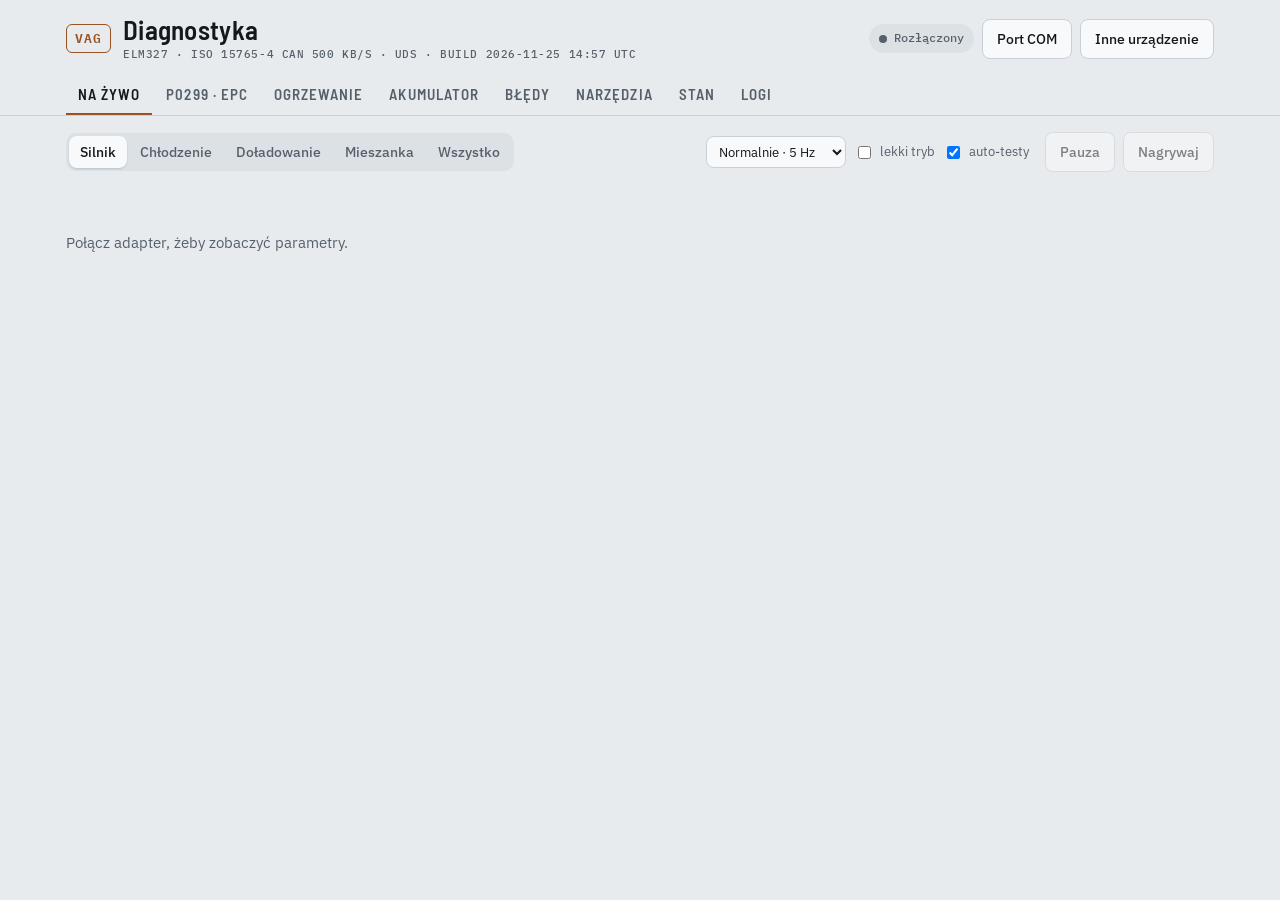
==== commit cd1c4aad: "Szybszy odczyt: cyfra liczby ramek przy odpowiedziach wieloramkowych OBD, do 3 numerów UDS w jednym " ====
--- a/index.html
+++ b/index.html
@@ -342,7 +342,7 @@
       <span class="mark">VAG</span>
       <div>
         <h1>Diagnostyka</h1>
-        <p class="proto">ELM327 · ISO 15765-4 CAN 500 kb/s · UDS · build 2026-11-25 14:47 UTC</p>
+        <p class="proto">ELM327 · ISO 15765-4 CAN 500 kb/s · UDS · build 2026-11-25 14:57 UTC</p>
       </div>
     </div>
     <div class="conn">
@@ -505,7 +505,7 @@
 </main>
 
 <script>
-const APP_VERSION = '2026-11-25 14:47 UTC';
+const APP_VERSION = '2026-11-25 14:57 UTC';
 /* ===== VAG Diagnostyka – rdzeń: ELM327 / OBD-II / UDS / symulator ===== */
 'use strict';
 const sleep = ms => new Promise(r => setTimeout(r, ms));
@@ -917,7 +917,7 @@
     this.t = transport; this.log = log || (() => {});
     this.buf = ''; this.waiter = null; this.q = Promise.resolve(); this.opq = Promise.resolve();
     this.fcOk = true; this.cur = null; this.multiPid = true; this.onWarn = null; this.ident = '';
-    this.st = '64'; this.countOk = true; this.mon = null; this.stale = false; this.multiFail = 0;
+    this.st = '64'; this.countOk = true; this.mon = null; this.stale = false; this.multiFail = 0; this.multiDidFail = 0;
     transport.onData(s => {
       if (this.mon) { this.mon(s); return; }
       this.buf += s;
@@ -1156,8 +1156,10 @@
       const n = this.multiPid ? Math.min(6, queue.length) : 1;
       const ch = queue.splice(0, n);
       const key = ch.map(d => d.pid).join(','), known = this.respLen[key];
-      const useCount = this.fastCount !== false && this.countOk && known != null && (known <= 7 || this.countMulti !== false);
-      return { n, ch, key, known, useCount, req: '01' + ch.map(d => hex2(d.pid)).join('') + (useCount ? '1' : '') };
+      /* Cyfra liczy ramki CAN, nie całe odpowiedzi: przy odpowiedzi wieloramkowej podajemy liczbę ramek (pierwsza 6 bajtów, kolejne po 7). */
+      const frames = known == null ? 0 : known <= 7 ? 1 : 1 + Math.ceil((known - 6) / 7);
+      const useCount = this.fastCount !== false && this.countOk && known != null && frames <= 15 && (known <= 7 || this.countMulti !== false);
+      return { n, ch, key, known, useCount, req: '01' + ch.map(d => hex2(d.pid)).join('') + (useCount ? frames.toString(16).toUpperCase() : '') };
     };
     const handle = ({ n, ch, key, known, useCount }, r) => {
       if (r.err && useCount && (r.err === '?' || r.err === 'NO DATA')) { if (r.err === '?') this.countOk = false; else if (known > 7) this.countMulti = false; else if ((this.countFails = (this.countFails || 0) + 1) >= 3) this.fastCount = false; delete this.respLen[key]; queue.unshift(...ch); return; }
@@ -1386,8 +1388,31 @@
     if (mod.bmw != null) { for (const d of dids) { const b = await this.readDidRaw(mod, d); if (b) out[d] = b; } return out; }
     await this.select(mod.tx, mod.rx);
     const cnt = () => this.fastCount !== false && this.countOk !== false;
-    const grab = (d, r) => { if (!r.err && r.data.startsWith('62' + hex4(d))) { out[d] = bytesOf(r.data).slice(3); return true; } return false; };
-    let todo = dids;
+    const grab = (d, r) => { if (!r.err && r.data.startsWith('62' + hex4(d))) { out[d] = bytesOf(r.data).slice(3); this.didLen[mod.tx + ':' + d] = out[d].length; return true; } return false; };
+    this.didLen = this.didLen || {}; this.multiDid = this.multiDid || {};
+    /* Do trzech numerów w jednym zapytaniu (22 + 3 × 2 bajty mieści się w jednej ramce). Sterownik odpowiada jednym komunikatem
+       62 DID dane DID dane…, a znając długość każdego numeru z wcześniejszego odczytu, dzielimy go na części. Gdy sterownik
+       tego nie obsługuje (błąd albo inna odpowiedź), wracamy do pojedynczych zapytań dla tego modułu. */
+    if (!this.t.batch && this.multiDid[mod.tx] !== false) {
+      const ready = dids.filter(d => this.didLen[mod.tx + ':' + d] != null);
+      for (let i = 0; i + 1 < ready.length && this.multiDid[mod.tx] !== false; i += 3) {
+        const g = ready.slice(i, i + 3); if (g.length < 2) break;
+        const tot = 1 + g.reduce((a, d) => a + 2 + this.didLen[mod.tx + ':' + d], 0), frames = tot <= 7 ? 1 : 1 + Math.ceil((tot - 6) / 7);
+        const useCount = cnt() && frames <= 15;
+        const r = await this.request('22' + g.map(hex4).join('') + (useCount ? frames.toString(16).toUpperCase() : ''), { attempts: 1 });
+        if (r.err === '?') { this.countOk = false; break; }
+        let ok = !r.err;
+        if (ok) {
+          const b = bytesOf(r.data); let k = 1; const part = {};
+          if (b[0] !== 0x62) ok = false;
+          for (const d of g) { if (!ok) break; const L = this.didLen[mod.tx + ':' + d]; if (b[k] !== (d >> 8) || b[k + 1] !== (d & 255) || k + 2 + L > b.length) { ok = false; break; } part[d] = b.slice(k + 2, k + 2 + L); k += 2 + L; }
+          if (ok && k === b.length) { Object.assign(out, part); this.multiDidFail = 0; continue; }
+          ok = false;
+        }
+        if (r.nrc || ++this.multiDidFail >= 2) this.multiDid[mod.tx] = false;
+      }
+    }
+    let todo = dids.filter(d => !(d in out));
     for (let pass = 0; pass < 2 && todo.length; pass++) {
       const useCount = cnt(), failed = [];
       const reqs = todo.map(d => '22' + hex4(d) + (useCount ? '1' : ''));
@@ -5042,12 +5067,12 @@
      Usterka wastegate pojawia się u tego auta tylko po zimnym starcie. Co 30 s czytamy status P2563 ze sterownika
      (jedna krótka odpowiedź 19 02) i trzymamy ostatnie 5 minut wszystkich odczytów. Każda zmiana statusu trafia do logu,
      a gdy test sterownika nie przejdzie, log dostaje okno danych sprzed błędu i 90 s po nim (wastegate rzeczywisty i zadany). */
-  const P2_RAW = '0039FE', P2_EVERY = 30000, P2_FASTEVERY = 2000, P2_AFTER = 90000, P2_WIN = 180000;
+  const P2_RAW = '0039FE', P2_EVERY = 30000, P2_FASTEVERY = 4000, P2_AFTER = 90000, P2_WIN = 180000;
   const P2_FAST = ['rpm', 'ecuV', 'adapterV', 'coolant', 'wgU', 'wgUsp', 'baroU', 'mapU', 'chgU'];
   const p2 = { elm: null };
   /* Okno po włączeniu zapłonu: silnik stoi, a od połączenia albo od ponownego włączenia zapłonu minęły najwyżej 3 minuty. */
   const p2KeyOn = () => brand() === 'vag' && p2.elm === elm && !!p2.wakeAt && Date.now() - p2.wakeAt < P2_WIN && (vals.rpm ?? 0) < 100 && !p2.ignOff;
-  /* Status P2563 czytamy co 2 s przez 3 min po zapłonie także po uruchomieniu silnika: tak widać, kiedy w danym cyklu sterownik wykonał test. */
+  /* Status P2563 czytamy co 4 s przez najwyżej 3 min po zapłonie, także po uruchomieniu silnika, aż test się wykona: tak widać, kiedy w danym cyklu sterownik wykonał test. */
   const p2Early = () => p2.elm === elm && !!p2.wakeAt && Date.now() - p2.wakeAt < P2_WIN && !p2.ignOff;
   const p2Bits = st => [st & 0x01 ? 'test nie przechodzi teraz' : 'test przechodzi', st & 0x02 ? 'nie przeszedł w tym cyklu' : '', st & 0x40 ? 'test w tym cyklu jeszcze nie wykonany' : 'test w tym cyklu wykonany', st & 0x08 ? 'potwierdzony' : '', st & 0x80 ? 'kontrolka' : ''].filter(Boolean).join(', ');
   async function p2Tick(e) {
@@ -5057,7 +5082,7 @@
     /* Zapłon: 3 kolejne cykle bez obrotów to wyłączony zapłon, pierwsza odpowiedź potem to ponowne włączenie. */
     const fresh = k => cycle - (seen[k] ?? -99) <= 1;
     if (!fresh('rpm')) { if (++p2.miss >= 3 && !p2.ignOff) { p2.ignOff = true; p2.offAt = now; p2.hist.push({ t: now, note: 'zapłon wyłączony (sterownik nie odpowiada)' }); p2Save(); } }
-    else { p2.miss = 0; if (p2.ignOff) { const off = p2.offAt ? now - p2.offAt : null; p2.ignOff = false; p2.wakeAt = now; p2.at = 0; p2.cyc.push({ wake: now, off }); p2.hist.push({ t: now, note: `zapłon włączony ponownie${off != null ? ` po ${p2Dur(off)} postoju` : ''}` }); logLine('— zapłon włączony: strażnik P2563 czyta status co 2 s przez 3 min'); } }
+    else { p2.miss = 0; if (p2.ignOff) { const off = p2.offAt ? now - p2.offAt : null; p2.ignOff = false; p2.wakeAt = now; p2.at = 0; p2.cyc.push({ wake: now, off }); p2.hist.push({ t: now, note: `zapłon włączony ponownie${off != null ? ` po ${p2Dur(off)} postoju` : ''}` }); logLine('— zapłon włączony: strażnik P2563 czyta status co 4 s, aż sterownik wykona test (najdłużej 3 min)'); } }
     if (p2.ignOff) return;
     if (now - p2.last >= (p2KeyOn() ? 250 : 1000)) {
       p2.last = now; const row = { t: now };
@@ -5066,7 +5091,9 @@
       if (p2.ect0 == null && vals.coolant != null) { p2.ect0 = vals.coolant; p2.run0 = vals.runTime; }
     }
     for (const v of p2.ev) if (!v.done && now - v.at >= P2_AFTER) { v.done = true; p2Save(); }
-    if (now - p2.at < (p2Early() ? P2_FASTEVERY : P2_EVERY)) return;
+    /* Odczyt statusu trwa u Simos18 ok. 1,5 s (sterownik odpowiada „czekaj”), więc szybko czytamy tylko do chwili, gdy test w tym cyklu się wykona. */
+    const cyNow = p2.cyc[p2.cyc.length - 1];
+    if (now - p2.at < (p2Early() && !(cyNow && cyNow.done != null) ? P2_FASTEVERY : P2_EVERY)) return;
     p2.at = now;
     const d = await e.op(() => e.readModuleDtcs(C2MOD)).catch(() => null);
     if (!d || d.err || e !== elm) return;
@@ -5098,7 +5125,7 @@
     L.push(p2.ev.length ? `Test sterownika NIE PRZESZEDŁ ${p2.ev.length}×: ${p2.ev.map(v => `${ts(v.at)} (${rel(v.at)} od połączenia${v.first ? ', już przy pierwszym odczycie' : ''})`).join(', ')}.` : 'W tym połączeniu test P2563 nie zgłosił usterki.');
     const cs = p2.cyc.filter(c => c.done != null);
     if (cs.length) { L.push('', '== Kiedy sterownik wykonał test w kolejnych cyklach zapłonu =='); for (const c of cs) L.push(`${ts(c.wake)} · ${p2CycText(c)}`); }
-    L.push('', '== Zmiany statusu P2563 (co 2 s przez 3 min po zapłonie, potem co 30 s) ==');
+    L.push('', '== Zmiany statusu P2563 (co 4 s po zapłonie, aż test się wykona, potem co 30 s) ==');
     for (const h of p2.hist) if (h.note) L.push(`${ts(h.t)} (+${rel(h.t)}) · ${h.note}`); else L.push(`${ts(h.t)} (+${rel(h.t)}) · status 0x${h.st.toString(16).toUpperCase().padStart(2, '0')}: ${p2Bits(h.st)} · płyn ${f1(h.ect)} °C, dolot ${f1(h.iat)} °C, otoczenie ${f1(h.amb)} °C, silnik pracuje ${h.run ?? '—'} s, ${f1(h.rpm)} obr/min, ${f1(h.v)} km/h, napięcie sterownika ${h.u == null ? '—' : f1(h.u) + ' V'}`);
     const win = p2.ev.length ? p2.buf.filter(r => p2.ev.some(v => r.t >= v.at - 240000 && r.t <= v.at + P2_AFTER)) : [];
     if (win.length) {
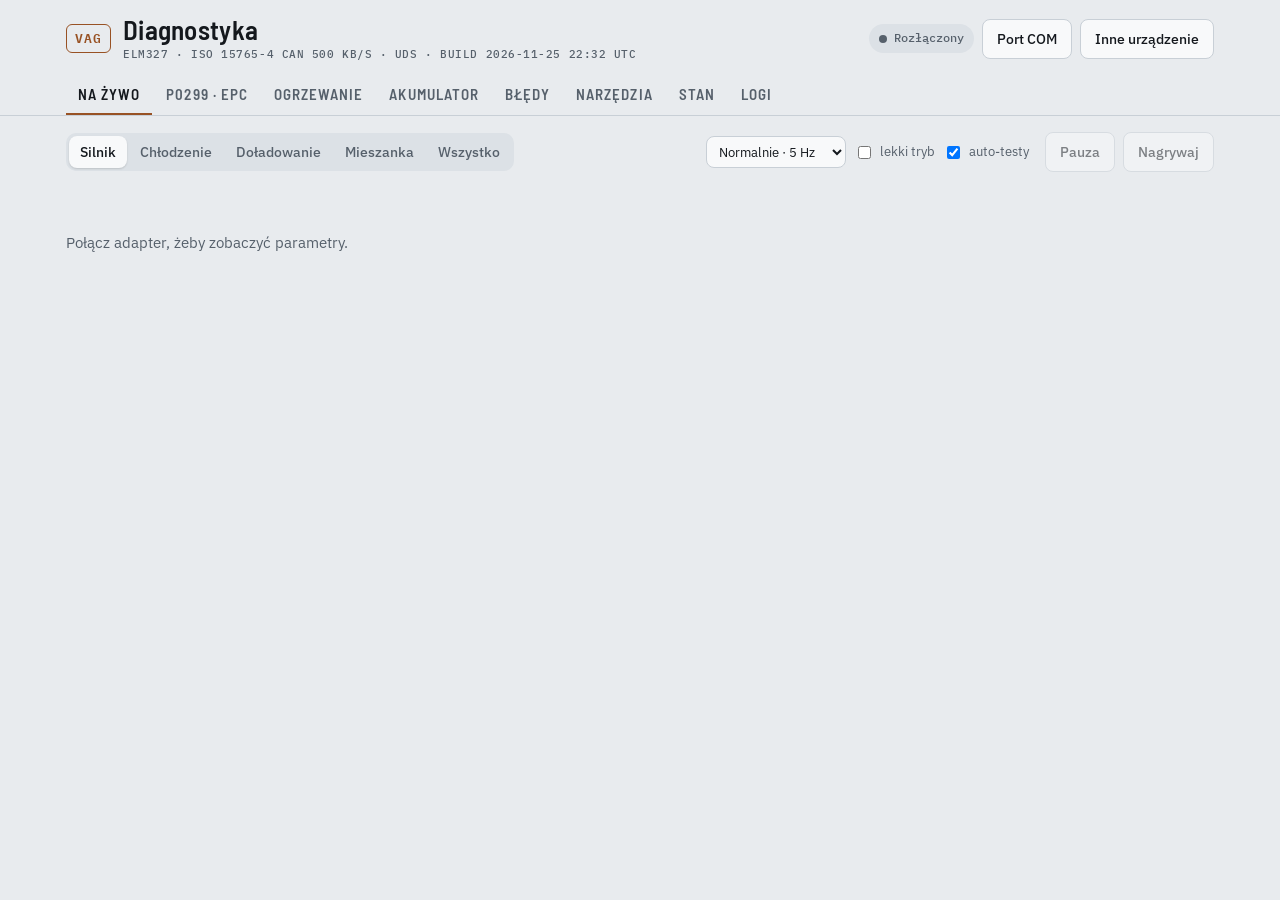
==== commit 1ceb03e8: "Poranny start w zakładce Akumulator: automatyczny test rozruchu po połączeniu, szybki odczyt obrotów" ====
--- a/index.html
+++ b/index.html
@@ -335,6 +335,9 @@
 .fl2 .fl .inp { width: 100%; }
 .steps li span { display: block; color: var(--muted); }
 .steps li b { font-weight: 600; }
+
+.kphase.akgo { font-size: 18px; font-weight: 600; text-align: center; padding: 14px; }
+.kphase.akgo[data-go='1'] { background: color-mix(in srgb, var(--ok) 18%, var(--surface)); border-color: var(--ok); font-size: 24px; }
 </style>
 <div class="wrap">
   <header class="top">
@@ -342,7 +345,7 @@
       <span class="mark">VAG</span>
       <div>
         <h1>Diagnostyka</h1>
-        <p class="proto">ELM327 · ISO 15765-4 CAN 500 kb/s · UDS · build 2026-11-25 14:57 UTC</p>
+        <p class="proto">ELM327 · ISO 15765-4 CAN 500 kb/s · UDS · build 2026-11-25 22:32 UTC</p>
       </div>
     </div>
     <div class="conn">
@@ -505,7 +508,7 @@
 </main>
 
 <script>
-const APP_VERSION = '2026-11-25 14:57 UTC';
+const APP_VERSION = '2026-11-25 22:32 UTC';
 /* ===== VAG Diagnostyka – rdzeń: ELM327 / OBD-II / UDS / symulator ===== */
 'use strict';
 const sleep = ms => new Promise(r => setTimeout(r, ms));
@@ -3428,7 +3431,7 @@
 
   const TESTS = {
     ign: { name: 'Napięcie przy włączonym zapłonie', phases: [['Zapłon włączony, silnik nie pracuje. Nie włączaj dodatkowych odbiorników i niczego nie dotykaj.', 45]] },
-    crank: { name: 'Rozruch', max: 150, phases: [['Zapłon włączony. Za chwilę uruchom silnik.', 150]] },
+    crank: { name: 'Rozruch', max: 180, phases: [['Zapłon włączony. Za chwilę uruchom silnik.', 150]] },
     charge: {
       name: 'Ładowanie (alternator)',
       phases: [
@@ -3444,7 +3447,8 @@
     run: null, t0: 0, samples: [], res: null, msg: '', busy: false, crankAt: null, startAt: null,
     scan: { running: false, stopReq: false, msg: '', last: null },
     form: (() => { try { return Object.assign({ cap: '70', en: '760', tech: '', man: '', ser: '' }, JSON.parse(api.store.get('battForm', '{}'))); } catch (e) { return { cap: '70', en: '760', tech: '', man: '', ser: '' }; } })(),
-    probe: null
+    probe: null, auto: false, waitAt: 0,
+    armed: api.store.get('battMorning', '') === '1', marks: []
   };
   const saveForm = () => { try { api.store.set('battForm', JSON.stringify(st.form)); } catch (e) {} };
   const now = () => performance.now();
@@ -3520,10 +3524,21 @@
   const analyze = () => st.run === 'ign' ? analyzeIgn() : st.run === 'crank' ? analyzeCrank() : analyzeCharge();
 
   /* ---------- test ---------- */
-  function start(kind) {
+  function start(kind, auto) {
     if (!api.elm() || st.run) return;
-    Object.assign(st, { run: kind, t0: now(), samples: [], res: null, msg: '', crankAt: null, startAt: null, lostConn: false, kind });
+    Object.assign(st, { run: kind, t0: now(), samples: [], res: null, msg: '', crankAt: null, startAt: null, lostConn: false, kind, auto: !!auto });
     api.ensurePolling(); ui();
+  }
+  /* Poranny start: rano po połączeniu test rozruchu rusza sam, skan modułów czeka na jego koniec, a przed rozruchem
+     i tuż po nim aplikacja czyta tylko obroty i napięcie, żeby złapać jak najwięcej odczytów w czasie kręcenia rozrusznikiem. */
+  function onConnect() {
+    if (!st.armed || st.run) return false;
+    st.marks = []; start('crank', true); api.showTab('batt'); setTimeout(() => { const g = $('#akGo'); if (g) g.scrollIntoView({ block: 'center' }); }, 300); return true;
+  }
+  function finishAuto() { if (st.auto) { st.auto = false; api.afterMorning(); } }
+  function mark(what) {
+    const t = new Date(), txt = what === 'epc' ? 'znacznik: EPC się zapaliło' : 'znacznik: czuję ograniczenie mocy';
+    st.marks.push({ t, txt }); api.mark(txt); ui();
   }
   function stop(manual) {
     if (!st.run) return;
@@ -3532,9 +3547,9 @@
     if (st.samples.length >= 5) {
       const csv = ['czas [s];napięcie sterownika [V];napięcie z adaptera [V];obroty [obr/min];płyn [°C]', ...st.samples.map(s => [f(s.t, 2), s.u ?? '', s.a ?? '', s.rpm ?? '', s.ect ?? ''].join(';').replace(/\./g, ','))].join('\n');
       const txt = [`== Akumulator: ${T.name} ==`, ...st.res.map(c => `[${LV[c.lvl]}] ${c.title}: ${c.text}`), '', '== Próbki (CSV) ==', csv].join('\n');
-      api.saveLog('test-akumulator', `Akumulator: ${T.name}`, txt);
-    }
-    ui();
+      api.saveLog('test-akumulator', `Akumulator: ${T.name}${st.auto ? ' (poranny start)' : ''}`, txt);
+    }
+    finishAuto(); ui();
   }
   function tick() {
     if (!st.run) return;
@@ -3543,8 +3558,12 @@
     const fresh = api.fresh;
     st.samples.push({ t, u: fresh('ecuV') ? v.ecuV : null, a: v.adapterV, rpm: fresh('rpm') ? v.rpm : null, ect: v.coolant });
     if (st.run === 'crank') {
+      /* Poranny start, a silnik już pracował przy połączeniu: to nie pierwszy start, nic nie zapisujemy. */
+      if (st.auto && st.startAt == null && fresh('rpm') && (v.rpm ?? 0) >= 400 && !st.samples.slice(0, -1).some(x => x.rpm != null)) {
+        st.run = null; st.res = null; st.msg = ''; st.morMsg = 'Silnik już pracował przy połączeniu, więc poranny test pominięty. Zostaje włączony na następny start.'; finishAuto(); ui(); return;
+      }
       if (st.startAt == null && (v.rpm ?? 0) >= 600 && fresh('rpm')) st.startAt = t;
-      if (st.startAt != null && t - st.startAt >= 25) { stop(false); return; }
+      if (st.startAt != null && t - st.startAt >= 30) { stop(false); return; }
     }
     if (t >= total(T)) { stop(false); return; }
     ui(true);
@@ -3552,9 +3571,11 @@
   function phaseInfo() {
     const T = TESTS[st.run], t = (now() - st.t0) / 1000;
     if (st.run === 'crank') {
-      if (st.startAt != null) return { text: 'Silnik pracuje. Nagrywam jeszcze chwilę.', left: Math.max(0, 25 - (t - st.startAt)) };
+      if (st.startAt != null) return { text: 'Silnik pracuje. Nagrywam jeszcze chwilę.', left: Math.max(0, 30 - (t - st.startAt)) };
       const crk = st.samples.some(s => (s.rpm ?? 0) > 0);
-      return { text: crk ? 'Rozruch trwa…' : TESTS.crank.phases[0][0] + ' Czekam na rozruch.', left: Math.max(0, T.max - t) };
+      if (crk) return { text: 'Rozruch trwa…', left: Math.max(0, T.max - t) };
+      if (st.auto && !ready()) return { text: 'Czekam na pierwszy odczyt statusu P2563, jeszcze nie odpalaj…', left: Math.max(0, T.max - t), wait: true };
+      return { text: st.auto ? 'ODPAL TERAZ' : TESTS.crank.phases[0][0] + ' Czekam na rozruch.', left: Math.max(0, T.max - t), go: st.auto };
     }
     let acc = 0; for (const p of T.phases) { if (t < acc + p[1]) return { text: p[0], left: acc + p[1] - t }; acc += p[1]; }
     return { text: T.phases[T.phases.length - 1][0], left: 0 };
@@ -3638,7 +3659,19 @@
     const row = (ok, t) => `<li><span class="vd ${ok == null ? 'na' : ok ? 'ok' : 'warn'}">${ok == null ? '?' : ok ? 'OK' : 'Nie'}</span><div><b>${esc(t)}</b></div></li>`;
     return `<ul class="checks">${row(on ? true : false, 'Adapter połączony')}${row(rpm == null ? null : rpm < 100, 'Silnik nie pracuje, zapłon włączony' + (rpm != null ? ` (${f(rpm, 0)} obr/min)` : ''))}${row(u == null ? null : u >= 12.5, `Napięcie sterownika co najmniej 12,5 V${u != null ? ` (teraz ${f(u, 2)} V)` : ''}. Przy niższym podłącz prostownik.`)}</ul>`;
   }
+  const ready = () => api.p2Ready() || (now() - st.t0) / 1000 > 8;
+  function morningUi() {
+    const a = $('#akArm'); if (!a) return;
+    a.textContent = st.armed ? 'Poranny start: włączony (wyłącz)' : 'Przygotuj na rano';
+    a.classList.toggle('primary', !st.armed);
+    const m = $('#akMorSt');
+    if (m) m.textContent = st.run === 'crank' && st.auto ? '' : st.morMsg || (st.armed ? 'Gotowe. Rano po połączeniu test ruszy sam.' : 'Wyłączony.');
+    const g = $('#akGo'); if (g) { const on = st.run === 'crank' && st.auto; g.hidden = !on; if (on) { const p = phaseInfo(); g.textContent = p.text; g.dataset.go = p.go ? '1' : ''; } }
+    const on = !!api.elm(); for (const id of ['#akMarkEpc', '#akMarkLim']) { const b = $(id); if (b) b.disabled = !on; }
+    const k = $('#akMarks'); if (k) k.textContent = st.marks.length ? 'Zapisane znaczniki: ' + st.marks.map(x => `${x.t.toLocaleTimeString('pl-PL')} ${x.txt.replace('znacznik: ', '')}`).join(' · ') : '';
+  }
   function ui(light) {
+    morningUi();
     const s = $('#akStatus'); if (!s) return;
     if (st.run) { const p = phaseInfo(), n = st.samples.length; s.textContent = `${TESTS[st.run].name}: ${p.text} · jeszcze ${mmss(p.left)} · ${n} próbek`; }
     else s.textContent = st.res ? `${TESTS[st.kind].name}: ${st.msg}` : '';
@@ -3673,6 +3706,15 @@
     host.innerHTML = `
       <div class="panel-intro"><h2 class="ptitle">Akumulator</h2>
         <p class="muted">Napięcia na żywo, testy rozruchu i ładowania, odczyt danych akumulatora z auta i przewodnik wymiany. Oceny napięć to ogólne progi dla akumulatorów 12 V, nie dane producenta tego modelu.</p></div>
+      <div class="card ptest" id="akMorning"><h3 class="sect">Poranny start</h3>
+        <p class="small muted">Nagrywa pierwszy start dnia: napięcie przy zapłonie, w czasie rozruchu i po nim, moment testu P2563 oraz Twoje znaczniki EPC. Włącz wieczorem. Rano po połączeniu test ruszy sam, a skan modułów poczeka, aż się skończy.</p>
+        <div class="actions"><button class="btn" id="akArm" type="button"></button></div>
+        <p class="small" id="akMorSt"></p>
+        <p class="kphase akgo" id="akGo" aria-live="assertive" hidden></p>
+        <div class="actions"><button class="btn" id="akMarkEpc" type="button">EPC się zapaliło</button><button class="btn" id="akMarkLim" type="button">Czuję ograniczenie mocy</button></div>
+        <p class="small" id="akMarks"></p>
+        <ol class="steps" style="margin-top:8px"><li><b>Wieczorem</b><span>Naciśnij „Przygotuj na rano”. Ustawienie zostaje w telefonie.</span></li><li><b>Rano</b><span>Wepnij adapter, włącz zapłon bez odpalania i od razu „Port COM”.</span></li><li><b>Start</b><span>Aplikacja sama otworzy tę zakładkę. Poczekaj na „ODPAL TERAZ” (kilka sekund) i odpal jak zwykle.</span></li><li><b>Jazda</b><span>Telefon zostaje połączony, z włączonym ekranem. Gdy zapali się EPC albo poczujesz ograniczenie, naciśnij przycisk niżej, ale tylko wtedy, gdy to bezpieczne (np. na światłach). Wystarczy przybliżony czas.</span></li><li><b>Po jeździe</b><span>Poczekaj, aż logi wyślą się na GitHub (zakładka Logi).</span></li></ol>
+      </div>
       <div class="card"><h3 class="sect">Teraz</h3><div id="akLive">${minisHtml()}</div>
         <p class="small muted" id="akLastKey"></p></div>
       <div class="card ptest"><h3 class="sect">Testy</h3>
@@ -3716,6 +3758,8 @@
     $('#akScan_before').onclick = () => scanGw('before'); $('#akScan_after').onclick = () => scanGw('after'); $('#akScan_now').onclick = () => scanGw('now');
     $('#akScanStop').onclick = () => { st.scan.stopReq = true; };
     $('#akCmp').onclick = compare;
+    $('#akArm').onclick = () => { st.armed = !st.armed; st.morMsg = ''; api.store.set('battMorning', st.armed ? '1' : ''); ui(); };
+    $('#akMarkEpc').onclick = () => mark('epc'); $('#akMarkLim').onclick = () => mark('lim');
     lastKey(); ui();
   }
   function lastKey() {
@@ -3724,9 +3768,14 @@
   }
   /* ---------- API ---------- */
   const keysFor = tab => (tab === 'batt' || st.run) ? KEYS : null;
+  const tNow = () => (now() - st.t0) / 1000;
+  /* Przed rozruchem i 3 s po nim: tylko obroty i napięcie (jedno krótkie zapytanie, kilka odczytów na sekundę). */
+  const fastKeys = () => st.run === 'crank' && (st.startAt == null || tNow() - st.startAt < 3) ? ['rpm', 'ecuV'] : null;
+  /* Wolne odczyty (status błędu ok. 1,5 s, skan) wstrzymane od gotowości do rozruchu do 10 s po uruchomieniu silnika. */
+  const hold = () => st.run === 'crank' && (st.startAt == null || tNow() - st.startAt < 10);
   function onTab(t) { if (t === 'batt') { lastKey(); ui(); } }
-  function stopAll() { if (st.run) { st.lostConn = !api.elm(); stop(false); } if (st.scan.running) st.scan.stopReq = true; }
-  return { render, tick, keysFor, onTab, stopAll, busy: () => !!st.run || st.busy };
+  function stopAll() { if (st.run) { st.lostConn = !api.elm(); stop(false); } st.auto = false; if (st.scan.running) st.scan.stopReq = true; }
+  return { render, tick, keysFor, onTab, stopAll, onConnect, fastKeys, hold, busy: () => !!st.run || st.busy };
 }
 
 /* ===== Dziennik: zapis logów w telefonie (IndexedDB) i wysyłka do prywatnego repozytorium GitHub ===== */
@@ -4318,7 +4367,7 @@
   let elm = null, tr = null, mode = null, sup = new Set();
   let panels = null, tools = null, batt = null, bridge = null, currentTab = 'live';
   let vals = {}, seen = {}, hist = {}, mm = {}, tiles = [];
-  let polling = false, pollRun = 0, cycle = 0, rec = null, wake = null, scanning = false, connecting = false;
+  let polling = false, pollRun = 0, cycle = 0, rec = null, wake = null, scanning = false, connecting = false, scanAfterMorning = false;
   let view = store.get('group', 'silnik'); if (!['silnik', 'chlodzenie', 'doladowanie', 'mieszanka', 'all'].includes(view)) view = 'silnik';
   let report = blankReport();
   const logBuf = []; let logTimer = null;
@@ -4513,17 +4562,18 @@
       const t0 = performance.now(); const wanted = activeKeys(); const e = elm;
       /* Zaraz po włączeniu zapłonu (silnik stoi) czytamy tylko to, co pokazuje test wastegate sterownika: wtedy ok. 2–3 odczyty na sekundę zamiast jednego co 2 s. */
       const keyOn = p2KeyOn();
-      const keys = keyOn ? P2_FAST.filter(avail) : (cycle % R.full === 0 && !(panels && panels.busy()) && !(batt && batt.busy())) ? allKeys() : wanted;
+      const fk = batt && batt.fastKeys();
+      const keys = fk ? fk.filter(avail) : keyOn ? P2_FAST.filter(avail) : (cycle % R.full === 0 && !(panels && panels.busy()) && !(batt && batt.busy())) ? allKeys() : wanted;
       try {
         const res = await e.op(() => e.readLive(defsFor(keys)));
         if (keys.includes('adapterV') && (cycle % (keyOn ? 4 : 10) === 0 || vals.adapterV == null)) { const v = await e.op(() => e.voltage()); if (v != null) res.adapterV = v; }
         /* Czujnik 2 płynu: wybrany numer co 2. cykl, a w trakcie szukania kandydaci co 3. cykl (bajt − 40 °C). */
-        if (c2.sel != null && keys.includes('coolant2') && cycle % 2 === 0) { const b = await e.op(() => e.readDidRaw(C2MOD, c2.sel)); if (b && b.length === 1) res.coolant2 = b[0] - 40; }
+        if (c2.sel != null && keys.includes('coolant2') && cycle % 2 === 0) { const m = await e.op(() => e.readDidsRaw(C2MOD, [c2.sel])), b = m[c2.sel]; if (b && b.length === 1) res.coolant2 = b[0] - 40; }
         /* Nowe połączenie: stare odczyty Simos18 nie mogą trafić do rejestru, a dostępność sprawdzamy od razu, nie dopiero w karcie MAP. */
         if (udsPr.elm !== e) { udsPr.ok.clear(); udsPr.elm = e; for (const c of Object.values(CAT)) if (c.uds != null) delete vals[c.key]; }
         /* Przy wyłączonym zapłonie sterownik nie odpowie, więc pusty wynik sprawdzamy ponownie co 10 s. */
         if ((udsPr.tried !== e || (!udsPr.ok.size && Date.now() - (udsPr.at || 0) > 10000)) && cycle >= 2) { udsPr.tried = e; udsPr.at = Date.now(); await udsProbe(); }
-        { const uk = keys.filter(k => CAT[k] && CAT[k].uds != null && udsPr.ok.has(CAT[k].uds));
+        { const uk = keys.filter(k => CAT[k] && CAT[k].uds != null && udsPr.ok.has(CAT[k].uds) && (k !== 'baroU' || cycle % 10 === 0 || vals.baroU == null));
           if (uk.length) { const m = await e.op(() => e.readDidsRaw(C2MOD, uk.map(k => CAT[k].uds))); for (const k of uk) { const def = SIMOS18_DIDS.find(d => d.did === CAT[k].uds), v = m[CAT[k].uds] && decodeSimosDid(def, m[CAT[k].uds]); if (v != null) res[k] = v; } } }
         if (c2.probe && c2.sel == null && cycle % 3 === 0) for (const d of c2.cands) { if (e !== elm) break; const b = await e.op(() => e.readDidRaw(C2MOD, d)); if (b && b.length === 1) c2.vals[d] = b[0] - 40; }
         if (run !== pollRun || e !== elm) break;
@@ -4808,7 +4858,9 @@
       chip(`${t.name} · ${id}`, 'on');
       $('#banner').hidden = true;
       connecting = false; tools && tools.onConnect(); setButtons(); buildTiles(); renderState(); startPolling();
-      refreshState().then(() => { tools && !tools.busy() && tools.render(); renderModules(); runScan(false); });
+      /* Poranny start: skan modułów czeka, aż skończy się nagrywanie rozruchu. */
+      const deferScan = !!(batt && batt.onConnect()); scanAfterMorning = deferScan;
+      refreshState().then(() => { tools && !tools.busy() && tools.render(); renderModules(); if (!deferScan) runScan(false); });
     } catch (err) {
       connecting = false;
       const msg = friendly(err);
@@ -5092,6 +5144,7 @@
     }
     for (const v of p2.ev) if (!v.done && now - v.at >= P2_AFTER) { v.done = true; p2Save(); }
     /* Odczyt statusu trwa u Simos18 ok. 1,5 s (sterownik odpowiada „czekaj”), więc szybko czytamy tylko do chwili, gdy test w tym cyklu się wykona. */
+    if (batt && batt.hold() && p2.st !== undefined) return;
     const cyNow = p2.cyc[p2.cyc.length - 1];
     if (now - p2.at < (p2Early() && !(cyNow && cyNow.done != null) ? P2_FASTEVERY : P2_EVERY)) return;
     p2.at = now;
@@ -5112,6 +5165,12 @@
     const fail = prev !== undefined ? ((st & 0x01) && !(prev & 0x01)) || ((st & 0x02) && !(prev & 0x02)) : !!(st & 0x02);
     if (fail) { p2.ev.push({ at: now, st, first: prev === undefined }); logLine(`— P2563: test nie przeszedł (status 0x${st.toString(16).toUpperCase()})`); }
     p2Save();
+  }
+  function p2Mark(txt) {
+    const cy = p2.cyc && p2.cyc[p2.cyc.length - 1];
+    const rel = cy ? ` (${p2Dur(Date.now() - cy.wake)} ${cy.conn ? 'od połączenia' : 'od zapłonu'})` : '';
+    if (p2.elm === elm && p2.hist) { p2.hist.push({ t: Date.now(), note: txt.toUpperCase() + rel }); p2Save(); }
+    logLine('— ' + txt + rel);
   }
   function p2Dur(ms) { const s = Math.round(ms / 1000); return s < 120 ? `${s} s` : s < 7200 ? `${Math.round(s / 60)} min` : `${(s / 3600).toFixed(1).replace('.', ',')} h`; }
   function p2CycText(c) {
@@ -5201,6 +5260,10 @@
   batt = createBatt({
     elm: () => elm, vals: () => vals, fresh: k => cycle - (seen[k] ?? -99) <= 1, CAT, avail, fmtVal, stateOf, esc, fmtNum,
     saveLog, store, pause, logLine, report: () => report, toolsBusy: () => !!(tools && tools.busy()),
+    p2Ready: () => p2.elm === elm && p2.st !== undefined,
+    mark: txt => p2Mark(txt),
+    showTab: t => { const b = $(`.tabs button[data-tab="${t}"]`); if (b && currentTab !== t) b.click(); },
+    afterMorning: () => { if (scanAfterMorning && elm) { scanAfterMorning = false; runScan(false); } },
     p2Info: () => { const h = (p2.hist || []).find(x => !x.note && x.u != null && (x.rpm ?? 0) < 100); return h ? { u: h.u, ect: h.ect } : null; },
     ensurePolling: () => { if (!polling) startPolling(); }
   });
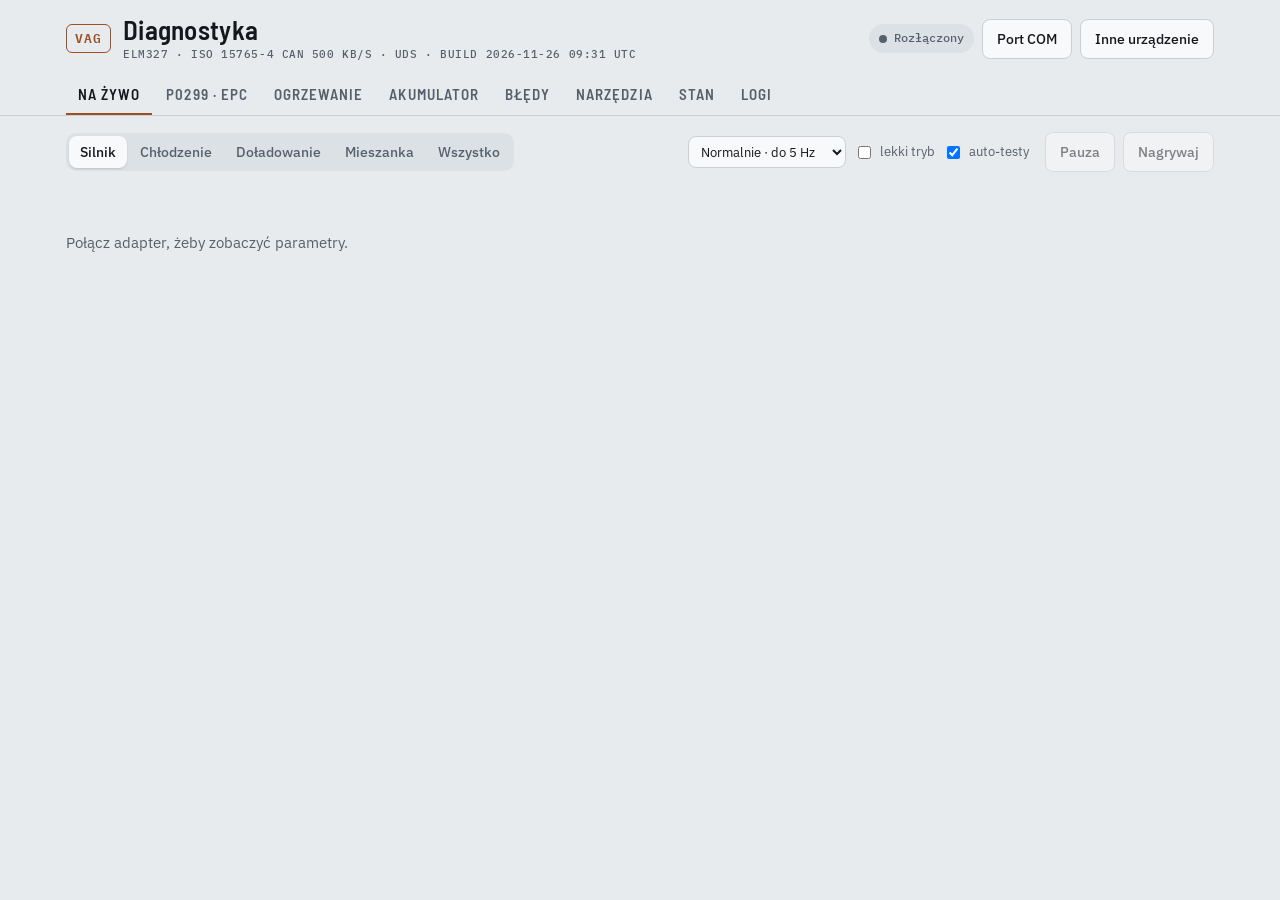
==== commit f1a17ac5: "Odczyt: wolne parametry co 3. cykl, cisza sterownika (NO DATA, 7F 22) przerywa cykl bez wyłączania z" ====
--- a/index.html
+++ b/index.html
@@ -345,7 +345,7 @@
       <span class="mark">VAG</span>
       <div>
         <h1>Diagnostyka</h1>
-        <p class="proto">ELM327 · ISO 15765-4 CAN 500 kb/s · UDS · build 2026-11-25 22:32 UTC</p>
+        <p class="proto">ELM327 · ISO 15765-4 CAN 500 kb/s · UDS · build 2026-11-26 09:31 UTC</p>
       </div>
     </div>
     <div class="conn">
@@ -508,7 +508,7 @@
 </main>
 
 <script>
-const APP_VERSION = '2026-11-25 22:32 UTC';
+const APP_VERSION = '2026-11-26 09:31 UTC';
 /* ===== VAG Diagnostyka – rdzeń: ELM327 / OBD-II / UDS / symulator ===== */
 'use strict';
 const sleep = ms => new Promise(r => setTimeout(r, ms));
@@ -701,12 +701,12 @@
   { pid: 0x42, len: 2, g: 'silnik', f: b => [u16(b[0], b[1]) / 1000], outs: [{ key: 'ecuV', name: 'Napięcie sterownika', unit: 'V', d: 2, min: 10, max: 16, check: voltCheck }] },
   { pid: 0x1F, len: 2, g: 'silnik', slow: true, f: b => [u16(b[0], b[1])], outs: [{ key: 'runTime', name: 'Czas od uruchomienia', unit: '', d: 0, fmt: fmtDur, nospark: true }] },
   // Chłodzenie i temperatury
-  { pid: 0x05, len: 1, g: 'chlodzenie', f: b => [b[0] - 40], outs: [{ key: 'coolant', name: 'Płyn chłodzący', unit: '°C', d: 0, min: -10, max: 130, check: v => lvl(v, 110, 118) }] },
-  { pid: 0x5C, len: 1, g: 'chlodzenie', f: b => [b[0] - 40], outs: [{ key: 'oil', name: 'Olej silnikowy', unit: '°C', d: 0, min: -10, max: 150, check: v => lvl(v, 125, 140) }] },
-  { pid: 0x0F, len: 1, g: 'chlodzenie', f: b => [b[0] - 40], outs: [{ key: 'iat', name: 'Powietrze dolotowe', unit: '°C', d: 0, min: -10, max: 90, check: v => lvl(v, 55, 70) }] },
+  { pid: 0x05, len: 1, g: 'chlodzenie', every: 3, f: b => [b[0] - 40], outs: [{ key: 'coolant', name: 'Płyn chłodzący', unit: '°C', d: 0, min: -10, max: 130, check: v => lvl(v, 110, 118) }] },
+  { pid: 0x5C, len: 1, g: 'chlodzenie', every: 3, f: b => [b[0] - 40], outs: [{ key: 'oil', name: 'Olej silnikowy', unit: '°C', d: 0, min: -10, max: 150, check: v => lvl(v, 125, 140) }] },
+  { pid: 0x0F, len: 1, g: 'chlodzenie', every: 3, f: b => [b[0] - 40], outs: [{ key: 'iat', name: 'Powietrze dolotowe', unit: '°C', d: 0, min: -10, max: 90, check: v => lvl(v, 55, 70) }] },
   { pid: 0x46, len: 1, g: 'chlodzenie', slow: true, f: b => [b[0] - 40], outs: [{ key: 'ambient', name: 'Temperatura otoczenia', unit: '°C', d: 0, min: -20, max: 45 }] },
-  { pid: 0x3C, len: 2, g: 'chlodzenie', f: b => [u16(b[0], b[1]) / 10 - 40], outs: [{ key: 'cat1', name: 'Katalizator, przed', unit: '°C', d: 0, min: 0, max: 1000, check: v => lvl(v, 850, 950) }] },
-  { pid: 0x3E, len: 2, g: 'chlodzenie', f: b => [u16(b[0], b[1]) / 10 - 40], outs: [{ key: 'cat2', name: 'Katalizator, za', unit: '°C', d: 0, min: 0, max: 1000 }] },
+  { pid: 0x3C, len: 2, g: 'chlodzenie', every: 3, f: b => [u16(b[0], b[1]) / 10 - 40], outs: [{ key: 'cat1', name: 'Katalizator, przed', unit: '°C', d: 0, min: 0, max: 1000, check: v => lvl(v, 850, 950) }] },
+  { pid: 0x3E, len: 2, g: 'chlodzenie', every: 3, f: b => [u16(b[0], b[1]) / 10 - 40], outs: [{ key: 'cat2', name: 'Katalizator, za', unit: '°C', d: 0, min: 0, max: 1000 }] },
   // Doładowanie
   { pid: 0x0B, len: 1, g: 'doladowanie', f: b => [b[0]], outs: [{ key: 'map', name: 'Ciśnienie w kolektorze', unit: 'kPa', d: 0, min: 0, max: 255 }] },
   { pid: 0x87, len: 5, g: 'doladowanie', f: b => [(b[0] & 1) ? u16(b[1], b[2]) / 32 : null, (b[0] & 2) ? u16(b[3], b[4]) / 32 : null], outs: [{ key: 'mapX', name: 'Kolektor, precyzyjnie', unit: 'kPa', d: 0, min: 0, max: 300 }, { key: 'mapXB', name: 'Kolektor B', unit: 'kPa', d: 0, min: 0, max: 300 }] },
@@ -720,9 +720,9 @@
   { pid: 0x24, len: 4, g: 'mieszanka', f: b => [u16(b[0], b[1]) * 2 / 65536, u16(b[2], b[3]) * 8 / 65536], outs: [{ key: 'lambdaV', name: 'Lambda rzeczywista (napięciowo)', unit: 'λ', d: 3, min: 0.7, max: 1.3 }, { key: 'lambdaVv', name: 'Napięcie sondy 1', unit: 'V', d: 3, min: 0, max: 5 }] },
   { pid: 0x44, len: 2, g: 'mieszanka', f: b => [u16(b[0], b[1]) * 2 / 65536], outs: [{ key: 'lambdaCmd', name: 'Lambda zadana', unit: 'λ', d: 3, min: 0.7, max: 1.3 }] },
   { pid: 0x06, len: 1, g: 'mieszanka', f: b => [b[0] / 1.28 - 100], outs: [{ key: 'stft1', name: 'Korekta krótkoterminowa', unit: '%', d: 1, min: -25, max: 25, check: v => lvlAbs(v, 10, 20) }] },
-  { pid: 0x07, len: 1, g: 'mieszanka', f: b => [b[0] / 1.28 - 100], outs: [{ key: 'ltft1', name: 'Korekta długoterminowa', unit: '%', d: 1, min: -25, max: 25, check: v => lvlAbs(v, 8, 15) }] },
+  { pid: 0x07, len: 1, g: 'mieszanka', every: 3, f: b => [b[0] / 1.28 - 100], outs: [{ key: 'ltft1', name: 'Korekta długoterminowa', unit: '%', d: 1, min: -25, max: 25, check: v => lvlAbs(v, 8, 15) }] },
   { pid: 0x08, len: 1, g: 'mieszanka', f: b => [b[0] / 1.28 - 100], outs: [{ key: 'stft2', name: 'Korekta krótkoterm., bank 2', unit: '%', d: 1, min: -25, max: 25, check: v => lvlAbs(v, 10, 20) }] },
-  { pid: 0x09, len: 1, g: 'mieszanka', f: b => [b[0] / 1.28 - 100], outs: [{ key: 'ltft2', name: 'Korekta długoterm., bank 2', unit: '%', d: 1, min: -25, max: 25, check: v => lvlAbs(v, 8, 15) }] },
+  { pid: 0x09, len: 1, g: 'mieszanka', every: 3, f: b => [b[0] / 1.28 - 100], outs: [{ key: 'ltft2', name: 'Korekta długoterm., bank 2', unit: '%', d: 1, min: -25, max: 25, check: v => lvlAbs(v, 8, 15) }] },
   { pid: 0x03, len: 2, g: 'mieszanka', f: b => [b[0]], outs: [{ key: 'fuelSys', name: 'Tryb układu paliwowego', unit: '', text: true, fmt: v => FUELSYS[v] || ('kod ' + v) }] },
   { pid: 0x23, len: 2, g: 'mieszanka', f: b => [u16(b[0], b[1]) / 10], outs: [{ key: 'railP', name: 'Ciśnienie paliwa w szynie', unit: 'bar', d: 0, min: 0, max: 250 }] },
   { pid: 0x59, len: 2, g: 'mieszanka', f: b => [u16(b[0], b[1]) / 10], outs: [{ key: 'railPabs', name: 'Ciśnienie paliwa, abs.', unit: 'bar', d: 0, min: 0, max: 250 }] },
@@ -1187,8 +1187,20 @@
       const res = await this.sendMany(plans.map(P => P.req));
       plans.forEach((P, i) => handle(P, res ? this.resultOf(P.req, res[i]) : { err: 'brak odpowiedzi z mostu' }));
     }
+    /* Sterownik milczy (NO DATA) albo odmawia (7F 22: np. po wyłączeniu zapłonu): przerywamy cykl i niczego nie wyłączamy.
+       Wcześniej takie odpowiedzi wyłączały na stałe kilka PID-ów w zapytaniu i cyfrę liczby ramek, więc po ponownym
+       włączeniu zapłonu odczyt zostawał kilka razy wolniejszy do końca połączenia. */
+    const silent = r => r.err === 'NO DATA' || r.nrc === '22';
     let guard = 0;
-    while (queue.length && guard++ < 60) { const P = plan(); handle(P, await this.request(P.req, { attempts: 2 })); }
+    while (queue.length && guard++ < 60) {
+      const P = plan(); const r = await this.request(P.req, { attempts: 2 });
+      if (silent(r)) {
+        if (!P.useCount) { this.silentAt = Date.now(); break; }
+        const r2 = await this.request(P.req.slice(0, -1), { attempts: 1 });
+        if (silent(r2)) { this.silentAt = Date.now(); break; }
+      }
+      handle(P, r);
+    }
     return out;
   }
   /* Odpowiedź z wysyłki zbiorczej w tej samej postaci, co z request() (bez ponawiania). */
@@ -1404,6 +1416,7 @@
         const useCount = cnt() && frames <= 15;
         const r = await this.request('22' + g.map(hex4).join('') + (useCount ? frames.toString(16).toUpperCase() : ''), { attempts: 1 });
         if (r.err === '?') { this.countOk = false; break; }
+        if (r.err === 'NO DATA' || r.nrc === '22') return out;   // sterownik milczy albo odmawia: bez kary dla zapytań zbiorczych
         let ok = !r.err;
         if (ok) {
           const b = bytesOf(r.data); let k = 1; const part = {};
@@ -4526,7 +4539,8 @@
   function defsFor(keys) {
     const pids = new Set([0x0C, 0x04]);
     for (const k of keys) { const c = CAT[k]; if (c.derived) c.deps.forEach(p => pids.add(p)); else if (!c.special) pids.add(c.pid); }
-    return PIDS.filter(d => pids.has(d.pid) && sup.has(d.pid) && (!d.slow || cycle % 10 === 0 || d.outs.every(o => vals[o.key] == null)));
+    /* Wolno zmienne parametry (temperatury, korekty długoterminowe) co 3. cykl, bardzo wolne (paliwo, otoczenie) co 10.: każde zapytanie to ok. 75 ms przez Bluetooth. */
+    return PIDS.filter(d => pids.has(d.pid) && sup.has(d.pid) && ((!d.slow && !d.every) || cycle % (d.slow ? 10 : d.every) === 0 || d.outs.every(o => vals[o.key] == null)));
   }
   function take(res) {
     for (const k in res) {
@@ -4540,9 +4554,9 @@
   /* Tempo odczytu: okres pętli (0 = tak szybko, jak pozwala adapter), co ile ms odświeżać ekran,
      co który cykl czytać wszystkie parametry (do rejestru), a nie tylko widoczne. */
   const RATES = {
-    eco: { label: 'Oszczędnie · 2 Hz', period: 500, draw: 500, full: 6 },
-    normal: { label: 'Normalnie · 5 Hz', period: 200, draw: 200, full: 6 },
-    fast: { label: 'Szybko · 10 Hz', period: 100, draw: 150, full: 10 },
+    eco: { label: 'Oszczędnie · do 2 Hz', period: 500, draw: 500, full: 6 },
+    normal: { label: 'Normalnie · do 5 Hz', period: 200, draw: 200, full: 6 },
+    fast: { label: 'Szybko · do 10 Hz', period: 100, draw: 150, full: 10 },
     max: { label: 'Maksymalnie', period: 0, draw: 200, full: 20 }
   };
   let rateKey = RATES[store.get('rate', 'normal')] ? store.get('rate', 'normal') : 'normal';
@@ -5135,7 +5149,24 @@
     const fresh = k => cycle - (seen[k] ?? -99) <= 1;
     if (!fresh('rpm')) { if (++p2.miss >= 3 && !p2.ignOff) { p2.ignOff = true; p2.offAt = now; p2.hist.push({ t: now, note: 'zapłon wyłączony (sterownik nie odpowiada)' }); p2Save(); } }
     else { p2.miss = 0; if (p2.ignOff) { const off = p2.offAt ? now - p2.offAt : null; p2.ignOff = false; p2.wakeAt = now; p2.at = 0; p2.cyc.push({ wake: now, off }); p2.hist.push({ t: now, note: `zapłon włączony ponownie${off != null ? ` po ${p2Dur(off)} postoju` : ''}` }); logLine('— zapłon włączony: strażnik P2563 czyta status co 4 s, aż sterownik wykona test (najdłużej 3 min)'); } }
-    if (p2.ignOff) return;
+    /* Po zgaszeniu sterownik jeszcze przez chwilę odpowiada na odczyt błędów (25.11: test P2563 nie przeszedł właśnie wtedy),
+       więc przez 90 s po wyłączeniu zapłonu czytamy status co 4 s. */
+    const afterRun = p2.ignOff && p2.offAt && now - p2.offAt < 90000;
+    if (p2.ignOff && !afterRun) return;
+    if (!p2.ignOff && fresh('rpm')) { const r = vals.rpm ?? 0; if (p2.lastRpm >= 400 && r < 50) p2.hist.push({ t: now, note: 'silnik zgaszony, zapłon nadal włączony' }); p2.lastRpm = r; }
+    if (afterRun) {
+      if (now - p2.at < P2_FASTEVERY) return;
+      p2.at = now;
+      const d = await e.op(() => e.readModuleDtcs(C2MOD)).catch(() => null);
+      if (!d || d.err || e !== elm) return;
+      const x = d.dtcs.find(z => z.raw === P2_RAW), st = x ? x.status : 0, prev = p2.st;
+      if (st === prev) return;
+      p2.st = st;
+      p2.hist.push({ t: now, st, ect: vals.coolant, run: null, rpm: 0, v: 0, u: null, note2: 'po wyłączeniu zapłonu' });
+      const fail = prev !== undefined && (((st & 0x01) && !(prev & 0x01)) || ((st & 0x02) && !(prev & 0x02)));
+      if (fail) { p2.ev.push({ at: now, st, first: false }); logLine(`— P2563: test nie przeszedł po wyłączeniu zapłonu (status 0x${st.toString(16).toUpperCase()})`); }
+      p2Save(); return;
+    }
     if (now - p2.last >= (p2KeyOn() ? 250 : 1000)) {
       p2.last = now; const row = { t: now };
       for (const k in vals) if (CAT[k] && !CAT[k].text && isFinite(vals[k]) && cycle - (seen[k] ?? -99) <= 3) row[k] = vals[k];
@@ -5146,7 +5177,7 @@
     /* Odczyt statusu trwa u Simos18 ok. 1,5 s (sterownik odpowiada „czekaj”), więc szybko czytamy tylko do chwili, gdy test w tym cyklu się wykona. */
     if (batt && batt.hold() && p2.st !== undefined) return;
     const cyNow = p2.cyc[p2.cyc.length - 1];
-    if (now - p2.at < (p2Early() && !(cyNow && cyNow.done != null) ? P2_FASTEVERY : P2_EVERY)) return;
+    if (now - p2.at < ((p2Early() && !(cyNow && cyNow.done != null)) || p2.miss >= 1 ? P2_FASTEVERY : P2_EVERY)) return;
     p2.at = now;
     const d = await e.op(() => e.readModuleDtcs(C2MOD)).catch(() => null);
     if (!d || d.err || e !== elm) return;
@@ -5185,7 +5216,7 @@
     const cs = p2.cyc.filter(c => c.done != null);
     if (cs.length) { L.push('', '== Kiedy sterownik wykonał test w kolejnych cyklach zapłonu =='); for (const c of cs) L.push(`${ts(c.wake)} · ${p2CycText(c)}`); }
     L.push('', '== Zmiany statusu P2563 (co 4 s po zapłonie, aż test się wykona, potem co 30 s) ==');
-    for (const h of p2.hist) if (h.note) L.push(`${ts(h.t)} (+${rel(h.t)}) · ${h.note}`); else L.push(`${ts(h.t)} (+${rel(h.t)}) · status 0x${h.st.toString(16).toUpperCase().padStart(2, '0')}: ${p2Bits(h.st)} · płyn ${f1(h.ect)} °C, dolot ${f1(h.iat)} °C, otoczenie ${f1(h.amb)} °C, silnik pracuje ${h.run ?? '—'} s, ${f1(h.rpm)} obr/min, ${f1(h.v)} km/h, napięcie sterownika ${h.u == null ? '—' : f1(h.u) + ' V'}`);
+    for (const h of p2.hist) if (h.note) L.push(`${ts(h.t)} (+${rel(h.t)}) · ${h.note}`); else L.push(`${ts(h.t)} (+${rel(h.t)}) · ${h.note2 ? h.note2.toUpperCase() + ' · ' : ''}status 0x${h.st.toString(16).toUpperCase().padStart(2, '0')}: ${p2Bits(h.st)} · płyn ${f1(h.ect)} °C, dolot ${f1(h.iat)} °C, otoczenie ${f1(h.amb)} °C, silnik pracuje ${h.run ?? '—'} s, ${f1(h.rpm)} obr/min, ${f1(h.v)} km/h, napięcie sterownika ${h.u == null ? '—' : f1(h.u) + ' V'}`);
     const win = p2.ev.length ? p2.buf.filter(r => p2.ev.some(v => r.t >= v.at - 240000 && r.t <= v.at + P2_AFTER)) : [];
     if (win.length) {
       const keys = [...new Set(win.flatMap(r => Object.keys(r)))].filter(k => k !== 't' && CAT[k]);
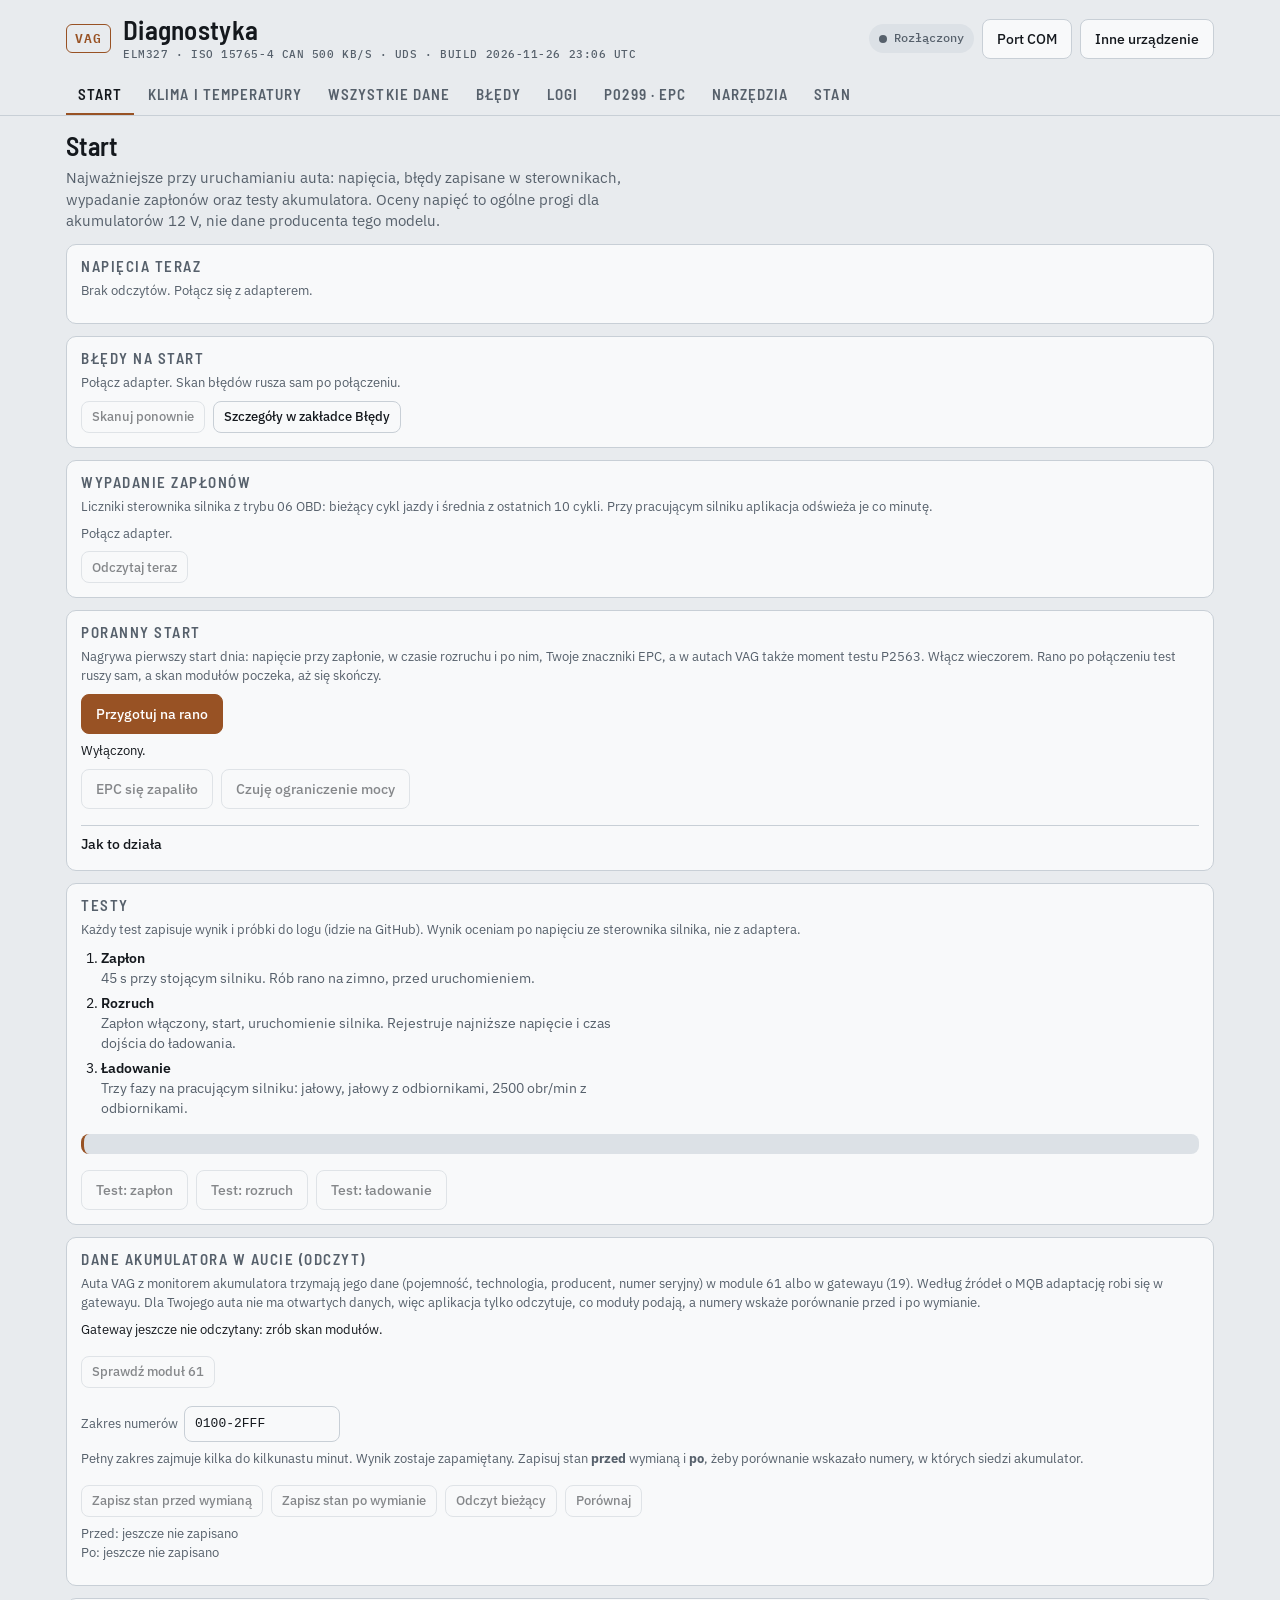
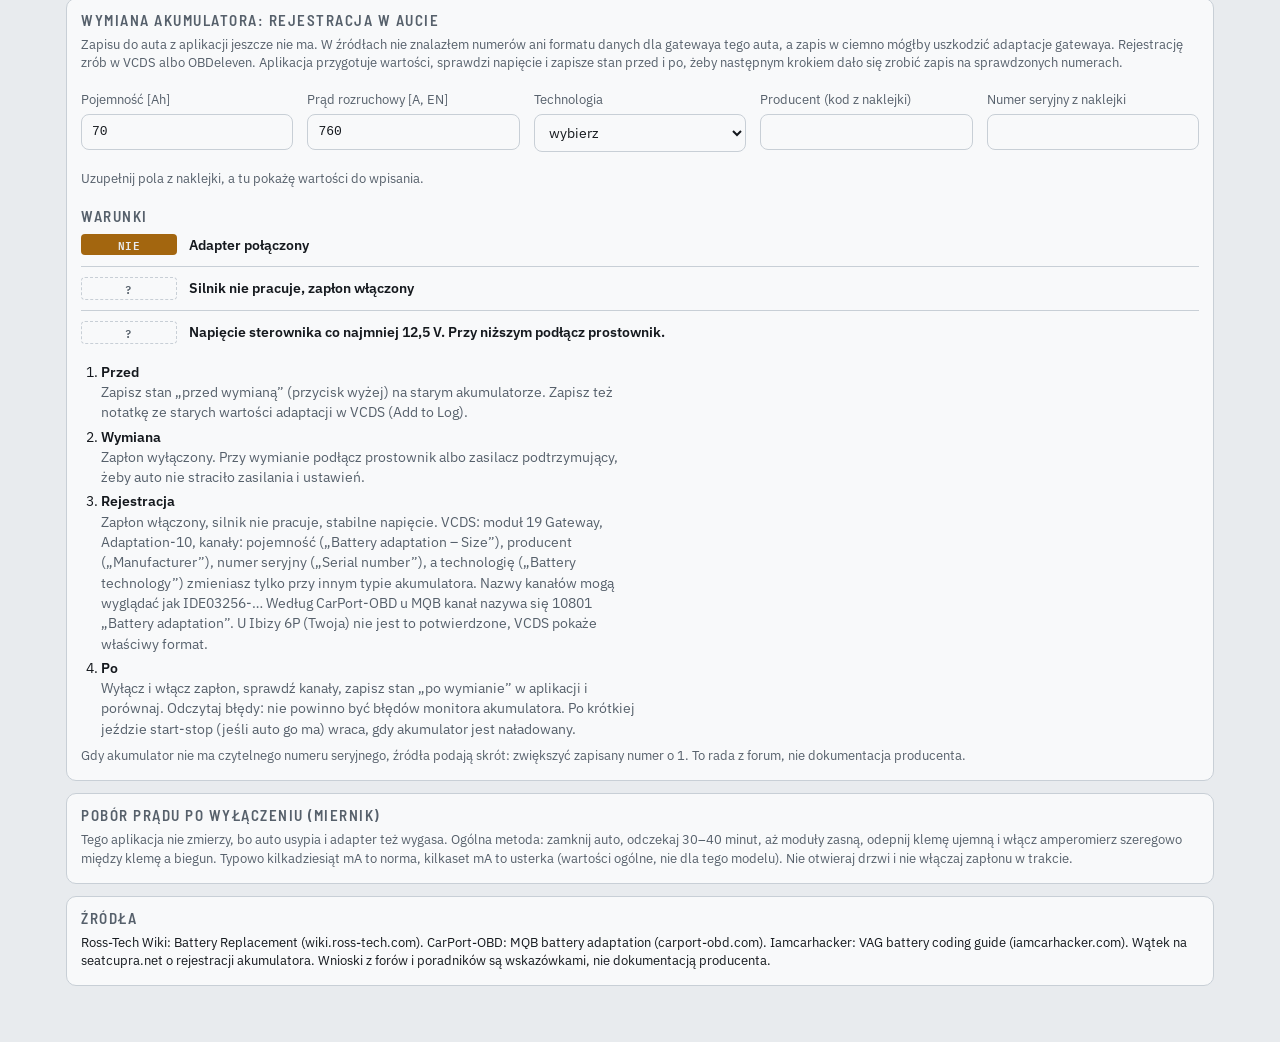
==== commit 32b26054: "Nowy układ zakładek (Start, Klima i temperatury, Wszystkie dane, Błędy, Logi), obsługa Mitsubishi (O" ====
--- a/index.html
+++ b/index.html
@@ -345,7 +345,7 @@
       <span class="mark">VAG</span>
       <div>
         <h1>Diagnostyka</h1>
-        <p class="proto">ELM327 · ISO 15765-4 CAN 500 kb/s · UDS · build 2026-11-26 09:31 UTC</p>
+        <p class="proto">ELM327 · ISO 15765-4 CAN 500 kb/s · UDS · build 2026-11-26 23:06 UTC</p>
       </div>
     </div>
     <div class="conn">
@@ -363,24 +363,23 @@
 <div class="tabbar">
   <div class="wrap">
     <nav class="tabs" role="tablist">
-      <button type="button" role="tab" data-tab="live" aria-selected="true">Na żywo</button>
+      <button type="button" role="tab" data-tab="batt" aria-selected="true">Start</button>
+      <button type="button" role="tab" data-tab="heat" aria-selected="false">Klima i temperatury</button>
+      <button type="button" role="tab" data-tab="live" aria-selected="false">Wszystkie dane</button>
+      <button type="button" role="tab" data-tab="errors" aria-selected="false">Błędy<span id="errBadge" class="badge" hidden></span></button>
+      <button type="button" role="tab" data-tab="log" aria-selected="false">Logi</button>
       <button type="button" role="tab" data-tab="boost" aria-selected="false">P0299 · EPC</button>
-      <button type="button" role="tab" data-tab="heat" aria-selected="false">Ogrzewanie</button>
-      <button type="button" role="tab" data-tab="batt" aria-selected="false">Akumulator</button>
-      <button type="button" role="tab" data-tab="errors" aria-selected="false">Błędy<span id="errBadge" class="badge" hidden></span></button>
       <button type="button" role="tab" data-tab="tools" aria-selected="false">Narzędzia</button>
       <button type="button" role="tab" data-tab="state" aria-selected="false">Stan</button>
-      <button type="button" role="tab" data-tab="log" aria-selected="false">Logi</button>
     </nav>
   </div>
 </div>
 
 <main class="wrap">
-  <section id="tab-live">
+  <section id="tab-live" hidden>
     <div class="toolbar">
       <div class="seg" id="groupSeg">
         <button type="button" data-g="silnik">Silnik</button>
-        <button type="button" data-g="chlodzenie">Chłodzenie</button>
         <button type="button" data-g="doladowanie">Doładowanie</button>
         <button type="button" data-g="mieszanka">Mieszanka</button>
         <button type="button" data-g="all">Wszystko</button>
@@ -409,13 +408,13 @@
 
   <section id="tab-heat" class="panel" hidden><div id="heatPanel" class="pstack"></div></section>
 
-  <section id="tab-batt" class="panel" hidden><div id="battPanel" class="pstack"></div></section>
+  <section id="tab-batt" class="panel"><div id="battPanel" class="pstack"></div></section>
 
   <section id="tab-errors" hidden>
     <div class="toolbar">
       <div class="actions">
         <button id="btnScan" class="btn primary" type="button" disabled>Skanuj wszystkie moduły</button>
-        <select id="brandSel" class="inp" aria-label="Marka"><option value="auto">Marka: z VIN</option><option value="vag">VAG (VW, Audi, Seat, Škoda)</option><option value="bmw">BMW / MINI</option></select>
+        <select id="brandSel" class="inp" aria-label="Marka"><option value="auto">Marka: z VIN</option><option value="vag">VAG (VW, Audi, Seat, Škoda)</option><option value="mitsubishi">Mitsubishi</option><option value="bmw">BMW / MINI</option></select>
         <label class="muted" style="display:flex;gap:6px;align-items:center;font-size:14px"><input type="checkbox" id="fullScan"> Szukaj też modułów spoza listy (ok. 1 min)</label>
       </div>
       <div class="actions">
@@ -508,7 +507,7 @@
 </main>
 
 <script>
-const APP_VERSION = '2026-11-26 09:31 UTC';
+const APP_VERSION = '2026-11-26 23:06 UTC';
 /* ===== VAG Diagnostyka – rdzeń: ELM327 / OBD-II / UDS / symulator ===== */
 'use strict';
 const sleep = ms => new Promise(r => setTimeout(r, ms));
@@ -578,9 +577,16 @@
   { addr: '56', name: 'FZD – moduł dachu', bmw: 0x56 },
   { addr: '5D', name: 'KAFAS – kamera asystentów', bmw: 0x5D }
 ];
+/* Mitsubishi: silnik i skrzynia pod standardowymi adresami OBD (7E0/7E1, odpowiedź +8). Inne moduły szukamy skanem
+   z odpowiedzią na +8 (układ typowy dla aut japońskich, dla Mitsubishi niepotwierdzony), więc lista może być niepełna. */
+const MIT_MODULES = [
+  { addr: 'E0', name: 'Silnik (sterownik ECU)', tx: 0x7E0, rx: 0x7E8, mit: true },
+  { addr: 'E1', name: 'Skrzynia biegów (CVT / automat)', tx: 0x7E1, rx: 0x7E9, mit: true }
+];
 const BMW_IDENT_DIDS = [['F190', 'VIN'], ['F187', 'Nr części'], ['F189', 'Oprogramowanie'], ['F191', 'Nr części HW'], ['F18C', 'Nr seryjny'], ['F150', 'Wersja HW']];
 const BRAND_WMI = {
   bmw: ['WBA', 'WBS', 'WBY', 'WBX', 'WB1', 'WB3', 'WB4', 'WB5', 'WMW', '4US', '5UX', '5UM', '5YM', 'X4X', 'LBV', 'WBW'],
+  mitsubishi: ['JA3', 'JA4', 'JA7', 'JMB', 'JMY', '4A3', '4A4', 'MMB', 'MMC', 'MMT', 'ML3', 'XMC', '6MM'],
   vag: ['WVW', 'WV1', 'WV2', 'WV3', 'WVG', 'WAU', 'WUA', 'WA1', 'TRU', 'VSS', 'VS6', 'TMB', 'TMP', 'VWV', 'WP0', 'WP1', '3VW', '1VW', '9BW', 'AAV', 'LSV', 'LFV', 'XW8']
 };
 function brandOf(vin) {
@@ -1514,7 +1520,7 @@
     }
     const d = await this.readModuleDtcs(mod);
     info.dtcs = d.dtcs; info.untested = d.untested || 0; if (d.err) info.err = d.err;
-    if (mod.bmw == null) {
+    if (mod.bmw == null && !mod.mit) {
       /* VAG: numer błędu to własny numer producenta, nie kod SAE. Kod P i opis tylko z bazy znanego sterownika. */
       const engine = mod.tx === 0x7E0;
       if (engine) { const fam = vagEcuFamily(info.ident['Nr części']); if (fam) { info.family = fam; info.ident['Rodzina sterownika'] = fam; } }
@@ -1549,6 +1555,30 @@
       return { err: k.err, dtcs: [], untested: 0 };
     }
     return { err: r.err, dtcs: [], untested: 0 };
+  }
+  async findUnknownMit(onProgress) {
+    const known = new Set(MIT_MODULES.map(m => m.tx)); const found = [];
+    await this.send('ATST32'); this.st = '32';
+    try {
+      for (let tx = 0x700; tx <= 0x7D7; tx++) {
+        if (known.has(tx)) continue;
+        onProgress && onProgress(tx);
+        const mod = { addr: hex3(tx), name: 'Moduł 0x' + hex3(tx), tx, rx: tx + 8, mit: true };
+        if (await this.probe(mod, false)) found.push(mod);
+      }
+    } finally { this.st = '64'; await this.send('ATST64'); }
+    return found;
+  }
+  /* Liczniki wypadania zapłonów z trybu 06 (MID A1 ogółem, A2… cylindry): tylko te numery, bez pełnego odczytu testów. */
+  async readMisfires() {
+    await this.selectObd();
+    const r = await this.request('06A0', { attempts: 2 });
+    if (r.err) return { ok: false, err: r.err, tests: [] };
+    const b = bytesOf(r.data).slice(2, 6); if (b.length < 4) return { ok: false, err: 'brak mapy', tests: [] };
+    const mids = []; for (let i = 0; i < 32; i++) if (b[i >> 3] & (0x80 >> (i & 7))) mids.push(0xA1 + i);
+    const tests = [];
+    for (const mid of mids.filter(m => m <= 0xAD)) { const q = await this.request('06' + hex2(mid), { attempts: 2 }); if (!q.err) parseMode06(q.data).forEach(t => tests.push(t)); }
+    return { ok: true, mids, tests };
   }
   async findUnknownBmw(onProgress) {
     const known = new Set(BMW_MODULES.map(m => m.bmw)); const found = [];
@@ -1563,9 +1593,10 @@
     } finally { this.st = '64'; await this.send('ATST64'); }
     return found;
   }
-  async findUnknown(onProgress, bmw) {
+  async findUnknown(onProgress, kind) {
+    if (kind === 'bmw' || kind === true) return this.findUnknownBmw(onProgress);
+    if (kind === 'mit') return this.findUnknownMit(onProgress);
     const known = new Set(MODULES.map(m => m.tx)); const found = [];
-    if (bmw) return this.findUnknownBmw(onProgress);
     await this.send('ATST32'); this.st = '32';
     try {
       for (let tx = 0x700; tx < 0x775; tx++) {
@@ -1946,7 +1977,7 @@
     });
   }
   /* Adresy modułów w panelach są podane po VAG-owsku (01 silnik, 08 klimatyzacja); dla BMW tłumaczymy je na adresy BMW. */
-  const mapAddr = a => api.brand() === 'bmw' ? ({ '01': '12', '08': '78' }[a] || a) : a;
+  const mapAddr = a => api.brand() === 'bmw' ? ({ '01': '12', '08': '78' }[a] || a) : api.brand() === 'mitsubishi' ? ({ '01': 'E0' }[a] || a) : a;
   const sameMod = (x, m) => (x.bmw != null || m.bmw != null) ? x.bmw === m.bmw : x.tx === m.tx;
   function codeHits(codes, addrs0) {
     const addrs = addrs0.map(mapAddr), ENG = mapAddr('01');
@@ -2484,7 +2515,8 @@
   }
 
   /* =================== Ogrzewanie =================== */
-  const HEAT_KEYS = ['coolant', 'coolant2', 'oil', 'ambient', 'iat', 'rpm', 'speed', 'runTime', 'load'];
+  const HEAT_KEYS = ['coolant', 'coolant2', 'oil', 'ambient', 'iat', 'cat1', 'cat2', 'rpm', 'speed', 'runTime', 'load'];
+  const TEMP_KEYS = ['coolant', 'coolant2', 'oil', 'iat', 'ambient', 'cat1', 'cat2'];
   const HEAT_LIVE = ['coolant', 'coolant2', 'oil', 'ambient', 'speed', 'runTime'];
   const HEAT_CODES = ['P0128', 'P0125', 'P0116', 'P0117', 'P0118', 'P0119', 'P2181', 'P0597', 'P0598', 'P0599', 'P0480', 'P0481', 'P0217'];
   const HEAT_COLS = [['ect', 'płyn [°C]'], ['ect2', 'płyn za chłodnicą [°C]'], ['oil', 'olej [°C]'], ['amb', 'otoczenie [°C]'], ['iat', 'dolot [°C]'], ['rpm', 'obroty [obr/min]'], ['speed', 'prędkość [km/h]'], ['run', 'od uruchomienia [s]']];
@@ -2618,16 +2650,17 @@
     const host = $('#heatPanel'); if (!host) return;
     const on = !!api.elm();
     host.innerHTML = `
-      <div class="panel-intro"><h2 class="ptitle">Ogrzewanie</h2>
+      <div class="panel-intro"><h2 class="ptitle">Klima i temperatury</h2>
         <p class="muted">Najpierw sprawdzamy, czy silnik dochodzi do temperatury roboczej. Jeśli tak, przyczyna leży po stronie nagrzewnicy i nawiewu. Jeśli nie, winny jest układ chłodzenia silnika, najczęściej termostat.</p></div>
+      <div class="card"><h3 class="sect">Temperatury</h3><div id="hTemps">${minis(TEMP_KEYS)}</div></div>
       <div class="card"><h3 class="sect">Objaw</h3>
         <div class="seg" id="hSym">${SYMPTOMS.map(([k, l]) => `<button type="button" data-k="${k}" aria-pressed="${k === ht.sym}">${l}</button>`).join('')}</div>
         <p class="small" id="hTip">${esc(SYM_TIP[ht.sym])}</p></div>
-      <div class="card" id="hC2Card"><h3 class="sect">Drugi czujnik temperatury płynu</h3>
+      <div class="card" id="hC2Card"${api.brand() === 'vag' ? '' : ' hidden'}><h3 class="sect">Drugi czujnik temperatury płynu</h3>
         <p class="small muted">Silnik ma dwa czujniki płynu: na wyjściu z silnika (ten widzisz wszędzie) i drugi, za chłodnicą. Drugi pokazuje, kiedy otwiera się obieg radiatora, więc najlepiej ocenia termostat. Jego numeru nie ma w otwartych bazach, dlatego aplikacja szuka go sama. Zrób to raz, przy uruchomionym silniku (ok. 1–3 minuty). Potem test nagrzewania sprawdzi, który z kandydatów zachowuje się jak czujnik za chłodnicą.</p>
         <p class="small" id="hC2St"></p>
         <div class="actions"><button class="btn small" id="hC2Go" type="button">Znajdź czujnik 2</button><button class="btn small ghost" id="hC2Clr" type="button" hidden>Zapomnij wynik</button></div></div>
-      <div class="card" id="kCard"><h3 class="sect">Climatronic: temperatura nawiewu i klapa</h3>
+      <div class="card" id="kCard"${api.brand() === 'vag' ? '' : ' hidden'}><h3 class="sect">Climatronic: temperatura nawiewu i klapa</h3>
         <p class="small muted">Numerów odczytów tego modułu nie ma w otwartych źródłach, więc aplikacja dobiera je z danych. Krok 1 zbiera wszystko, co Climatronic podaje (najlepiej przy pracującym silniku, do ok. 10 minut; przerwanie zachowuje to, co już znaleziono). Krok 2 nagrywa te odczyty, gdy zmieniasz pokrętło temperatury: to, co skacze razem z pokrętłem, to klapa albo temperatura zadana, a to, co narasta powoli, to temperatura nawiewu. Krok 2 rób na rozgrzanym silniku (płyn od 80 °C), z nawiewem na średnim biegu, bez AUTO, bez A/C i bez obiegu wewnętrznego.</p>
         <p class="small" id="kSt"></p>
         <p class="kphase" id="kPhase" hidden></p>
@@ -2884,7 +2917,7 @@
   function onTab(t) {
     cur = t;
     if (t === 'boost') { updMinis('bLive'); renderBoostResult(); }
-    if (t === 'heat') { updMinis('hLive'); renderHeatResult(); }
+    if (t === 'heat') { const h = $('#hTemps'); if (h) { h.innerHTML = minis(TEMP_KEYS); updMinis('hTemps'); } updMinis('hLive'); renderHeatResult(); }
   }
   function tick() {
     autoTick();
@@ -2907,7 +2940,7 @@
     }
     if (cur === 'boost' && (mt.running || mt.watch)) renderMapLive();
     if (cur === 'boost') updMinis('bLive');
-    if (cur === 'heat') updMinis('hLive');
+    if (cur === 'heat') { updMinis('hLive'); updMinis('hTemps'); }
   }
   function keysFor(tab) {
     const ks = [];
@@ -3024,7 +3057,7 @@
         <p class="tstatus" id="tScanSt"></p>
         <div id="tScanRes" class="tblwrap"></div></div>
 
-      ${api.brand() === 'bmw' ? '' : `<div class="card"><div class="card-h"><h3>Pomiary silnika Simos18</h3><span class="n">EA888 gen. 3 · 0x22</span></div>
+      ${api.brand() !== 'vag' ? '' : `<div class="card"><div class="card-h"><h3>Pomiary silnika Simos18</h3><span class="n">EA888 gen. 3 · 0x22</span></div>
         <p class="small muted">Gotowe pomiary sterowników Simos18 (auta MQB z silnikiem EA888 gen. 3, 1.8 i 2.0 TSI/TFSI): doładowanie rzeczywiste i zadane, wastegate, obroty turbosprężarki, korekty spalania stukowego na każdy cylinder, pozycje wałków, ciśnienia paliwa, temperatura oleju. Lista i przeliczniki pochodzą z projektu VW_Flash. <span id="tSimNote">${simNote()}</span></p>
         <div class="actions"><button class="btn small primary" id="tSimGo" type="button" ${on ? '' : 'disabled'}>Odczytaj</button>
           <button class="btn small" id="tSimLive" type="button" ${on ? '' : 'disabled'}>Odczyt ciągły</button>
@@ -3565,6 +3598,7 @@
     finishAuto(); ui();
   }
   function tick() {
+    misAuto(curTab);
     if (!st.run) return;
     const T = TESTS[st.run], t = (now() - st.t0) / 1000, v = api.vals();
     if (!api.elm()) { st.lostConn = true; stop(false); return; }
@@ -3715,28 +3749,35 @@
   }
   function render() {
     const host = $('#battPanel'); if (!host) return;
+    const vag = api.brand() === 'vag';
     const g = (() => { const m = api.report().modules.find(x => x.addr === '19'); return m && m.ident ? `${m.ident['Nr części'] || ''} ${m.ident['System'] || ''} (plik ODX: ${m.ident['Plik ODX'] || '—'})`.trim() : null; })();
     host.innerHTML = `
-      <div class="panel-intro"><h2 class="ptitle">Akumulator</h2>
-        <p class="muted">Napięcia na żywo, testy rozruchu i ładowania, odczyt danych akumulatora z auta i przewodnik wymiany. Oceny napięć to ogólne progi dla akumulatorów 12 V, nie dane producenta tego modelu.</p></div>
+      <div class="panel-intro"><h2 class="ptitle">Start</h2>
+        <p class="muted">Najważniejsze przy uruchamianiu auta: napięcia, błędy zapisane w sterownikach, wypadanie zapłonów oraz testy akumulatora. Oceny napięć to ogólne progi dla akumulatorów 12 V, nie dane producenta tego modelu.</p></div>
+      <div class="card"><h3 class="sect">Napięcia teraz</h3><div id="akLive">${minisHtml()}</div>
+        <p class="small muted" id="akLastKey"></p></div>
+      <div class="card"><h3 class="sect">Błędy na start</h3><div id="akErr"></div>
+        <div class="actions"><button class="btn small" id="akErrScan" type="button">Skanuj ponownie</button><button class="btn small ghost" id="akErrGo" type="button">Szczegóły w zakładce Błędy</button></div></div>
+      <div class="card"><h3 class="sect">Wypadanie zapłonów</h3>
+        <p class="small muted">Liczniki sterownika silnika z trybu 06 OBD: bieżący cykl jazdy i średnia z ostatnich 10 cykli. Przy pracującym silniku aplikacja odświeża je co minutę.</p>
+        <div id="akMis"></div>
+        <div class="actions"><button class="btn small" id="akMisGo" type="button">Odczytaj teraz</button></div></div>
       <div class="card ptest" id="akMorning"><h3 class="sect">Poranny start</h3>
-        <p class="small muted">Nagrywa pierwszy start dnia: napięcie przy zapłonie, w czasie rozruchu i po nim, moment testu P2563 oraz Twoje znaczniki EPC. Włącz wieczorem. Rano po połączeniu test ruszy sam, a skan modułów poczeka, aż się skończy.</p>
+        <p class="small muted">Nagrywa pierwszy start dnia: napięcie przy zapłonie, w czasie rozruchu i po nim, Twoje znaczniki EPC, a w autach VAG także moment testu P2563. Włącz wieczorem. Rano po połączeniu test ruszy sam, a skan modułów poczeka, aż się skończy.</p>
         <div class="actions"><button class="btn" id="akArm" type="button"></button></div>
         <p class="small" id="akMorSt"></p>
         <p class="kphase akgo" id="akGo" aria-live="assertive" hidden></p>
         <div class="actions"><button class="btn" id="akMarkEpc" type="button">EPC się zapaliło</button><button class="btn" id="akMarkLim" type="button">Czuję ograniczenie mocy</button></div>
         <p class="small" id="akMarks"></p>
-        <ol class="steps" style="margin-top:8px"><li><b>Wieczorem</b><span>Naciśnij „Przygotuj na rano”. Ustawienie zostaje w telefonie.</span></li><li><b>Rano</b><span>Wepnij adapter, włącz zapłon bez odpalania i od razu „Port COM”.</span></li><li><b>Start</b><span>Aplikacja sama otworzy tę zakładkę. Poczekaj na „ODPAL TERAZ” (kilka sekund) i odpal jak zwykle.</span></li><li><b>Jazda</b><span>Telefon zostaje połączony, z włączonym ekranem. Gdy zapali się EPC albo poczujesz ograniczenie, naciśnij przycisk niżej, ale tylko wtedy, gdy to bezpieczne (np. na światłach). Wystarczy przybliżony czas.</span></li><li><b>Po jeździe</b><span>Poczekaj, aż logi wyślą się na GitHub (zakładka Logi).</span></li></ol>
+        <details class="tgroup"><summary><span>Jak to działa</span></summary><ol class="steps" style="margin-top:8px"><li><b>Wieczorem</b><span>Naciśnij „Przygotuj na rano”. Ustawienie zostaje w telefonie.</span></li><li><b>Rano</b><span>Wepnij adapter, włącz zapłon bez odpalania i od razu „Port COM”.</span></li><li><b>Start</b><span>Aplikacja sama otworzy tę zakładkę. Poczekaj na „ODPAL TERAZ” (kilka sekund) i odpal jak zwykle.</span></li><li><b>Jazda</b><span>Telefon zostaje połączony, z włączonym ekranem. Gdy zapali się EPC albo poczujesz ograniczenie, naciśnij przycisk niżej, ale tylko wtedy, gdy to bezpieczne (np. na światłach). Wystarczy przybliżony czas.</span></li><li><b>Po jeździe</b><span>Poczekaj, aż logi wyślą się na GitHub (zakładka Logi).</span></li></ol></details>
       </div>
-      <div class="card"><h3 class="sect">Teraz</h3><div id="akLive">${minisHtml()}</div>
-        <p class="small muted" id="akLastKey"></p></div>
       <div class="card ptest"><h3 class="sect">Testy</h3>
         <p class="small muted">Każdy test zapisuje wynik i próbki do logu (idzie na GitHub). Wynik oceniam po napięciu ze sterownika silnika, nie z adaptera.</p>
         <ol class="steps"><li><b>Zapłon</b><span>45 s przy stojącym silniku. Rób rano na zimno, przed uruchomieniem.</span></li><li><b>Rozruch</b><span>Zapłon włączony, start, uruchomienie silnika. Rejestruje najniższe napięcie i czas dojścia do ładowania.</span></li><li><b>Ładowanie</b><span>Trzy fazy na pracującym silniku: jałowy, jałowy z odbiornikami, 2500 obr/min z odbiornikami.</span></li></ol>
         <p class="kphase" id="akStatus" aria-live="polite"></p>
         <div class="actions"><button class="btn" id="akT_ign" type="button">Test: zapłon</button><button class="btn" id="akT_crank" type="button">Test: rozruch</button><button class="btn" id="akT_charge" type="button">Test: ładowanie</button><button class="btn small ghost" id="akStop" type="button" hidden>Zakończ</button></div></div>
       <div class="card" id="akRes" hidden><div class="rbody"></div></div>
-      <div class="card"><h3 class="sect">Dane akumulatora w aucie (odczyt)</h3>
+      <div class="card"${vag ? '' : ' hidden'}><h3 class="sect">Dane akumulatora w aucie (odczyt)</h3>
         <p class="small muted">Auta VAG z monitorem akumulatora trzymają jego dane (pojemność, technologia, producent, numer seryjny) w module 61 albo w gatewayu (19). Według źródeł o MQB adaptację robi się w gatewayu. Dla Twojego auta nie ma otwartych danych, więc aplikacja tylko odczytuje, co moduły podają, a numery wskaże porównanie przed i po wymianie.</p>
         <p class="small">${g ? `Gateway: ${esc(g)}.` : 'Gateway jeszcze nie odczytany: zrób skan modułów.'}</p>
         <p class="small" id="akProbeSt"></p>
@@ -3747,7 +3788,7 @@
         <div class="actions"><button class="btn small" id="akScan_before" type="button">Zapisz stan przed wymianą</button><button class="btn small" id="akScan_after" type="button">Zapisz stan po wymianie</button><button class="btn small ghost" id="akScan_now" type="button">Odczyt bieżący</button><button class="btn small" id="akCmp" type="button">Porównaj</button><button class="btn small ghost" id="akScanStop" type="button" hidden>Przerwij</button></div>
         <p class="small muted">Przed: <span id="akSavedBefore"></span><br>Po: <span id="akSavedAfter"></span></p>
         <div id="akDiff"></div></div>
-      <div class="card"><h3 class="sect">Wymiana akumulatora: rejestracja w aucie</h3>
+      <div class="card"${vag ? '' : ' hidden'}><h3 class="sect">Wymiana akumulatora: rejestracja w aucie</h3>
         <p class="small muted">Zapisu do auta z aplikacji jeszcze nie ma. W źródłach nie znalazłem numerów ani formatu danych dla gatewaya tego auta, a zapis w ciemno mógłby uszkodzić adaptacje gatewaya. Rejestrację zrób w VCDS albo OBDeleven. Aplikacja przygotuje wartości, sprawdzi napięcie i zapisze stan przed i po, żeby następnym krokiem dało się zrobić zapis na sprawdzonych numerach.</p>
         <div class="fl2"><label class="fl">Pojemność [Ah] <input id="akCap" class="inp mono" inputmode="numeric" value="${esc(st.form.cap)}"></label>
         <label class="fl">Prąd rozruchowy [A, EN] <input id="akEn" class="inp mono" inputmode="numeric" value="${esc(st.form.en)}"></label>
@@ -3773,11 +3814,65 @@
     $('#akCmp').onclick = compare;
     $('#akArm').onclick = () => { st.armed = !st.armed; st.morMsg = ''; api.store.set('battMorning', st.armed ? '1' : ''); ui(); };
     $('#akMarkEpc').onclick = () => mark('epc'); $('#akMarkLim').onclick = () => mark('lim');
+    $('#akErrScan').onclick = () => api.rescan(); $('#akErrGo').onclick = () => api.showTab('errors');
+    $('#akMisGo').onclick = () => readMis(true);
+    errorsUi(); misUi();
     lastKey(); ui();
   }
   function lastKey() {
     const el = $('#akLastKey'); if (!el) return; const k = api.p2Info && api.p2Info();
     el.textContent = k ? `Strażnik P2563 zapisał przy ostatnim włączeniu zapłonu: ${f(k.u, 2)} V (płyn ${f(k.ect, 0)} °C).` : '';
+  }
+  /* ---------- błędy na start ---------- */
+  function errorsUi() {
+    const h = $('#akErr'); if (!h) return;
+    const R = api.report(), on = !!api.elm(), scanning = api.scanning();
+    const b = $('#akErrScan'); if (b) b.disabled = !on || scanning;
+    if (!on) { h.innerHTML = '<p class="small muted">Połącz adapter. Skan błędów rusza sam po połączeniu.</p>'; return; }
+    const rd = R.readiness, o = R.obd, mods = R.modules || [];
+    const obdCodes = o ? [...(o.stored || []).map(c => ({ ...c, kind: 'zapisany' })), ...(o.pending || []).map(c => ({ ...c, kind: 'oczekujący' }))] : [];
+    const modCodes = mods.flatMap(m => (m.dtcs || []).map(d => ({ m, d })));
+    const lines = [];
+    lines.push(`<li><span class="vd ${rd ? (rd.mil ? 'crit' : 'ok') : 'na'}">${rd ? (rd.mil ? 'Świeci' : 'OK') : '?'}</span><div><b>Kontrolka silnika (MIL)</b><p>${rd ? (rd.mil ? `Włączona, kody emisyjne: ${rd.count}.` : 'Wyłączona.') : 'Jeszcze nie odczytano.'}</p></div></li>`);
+    lines.push(`<li><span class="vd ${o ? (obdCodes.length ? 'warn' : 'ok') : 'na'}">${o ? (obdCodes.length ? obdCodes.length : 'OK') : '?'}</span><div><b>Kody OBD silnika</b><p>${o ? (obdCodes.length ? obdCodes.map(c => `${esc(c.code)} (${c.kind})${c.desc ? ' – ' + esc(c.desc) : ''}`).join('<br>') : 'Brak zapisanych i oczekujących.') : scanning ? 'Odczyt w toku…' : 'Jeszcze nie odczytano.'}</p></div></li>`);
+    const top = modCodes.slice(0, 8).map(({ m, d }) => `[${esc(m.addr)}] ${esc(m.name)}: ${esc(d.full || d.code)}${d.desc ? ' – ' + esc(d.desc) : ''} <small class="muted">(${esc((d.flags || []).filter(x => !/^status/.test(x)).join(', '))})</small>`);
+    lines.push(`<li><span class="vd ${mods.length ? (modCodes.length ? 'warn' : 'ok') : 'na'}">${mods.length ? (modCodes.length ? modCodes.length : 'OK') : '?'}</span><div><b>Moduły ${esc(api.BRAND_NAMES[api.brand()] || '')}</b><p>${mods.length ? (modCodes.length ? top.join('<br>') + (modCodes.length > 8 ? `<br>i ${modCodes.length - 8} więcej w zakładce Błędy.` : '') : `Brak błędów w ${mods.length} odczytanych modułach.`) : ''}${scanning ? (mods.length ? '<br>' : '') + 'Skan modułów w toku…' : mods.length ? '' : 'Moduły jeszcze nie odczytane.'}</p></div></li>`);
+    h.innerHTML = `<ul class="checks">${lines.join('')}</ul>`;
+  }
+  /* ---------- wypadanie zapłonów (tryb 06) ---------- */
+  const mis = { res: null, at: 0, busy: false, msg: '' };
+  async function readMis(manual) {
+    const e = api.elm(); if (!e || mis.busy || st.run || api.toolsBusy()) return;
+    mis.busy = true; mis.msg = 'Odczyt…'; misUi();
+    try {
+      const r = await e.op(() => e.readMisfires());
+      mis.res = r; mis.at = Date.now(); mis.msg = r.ok ? '' : `Sterownik nie podał liczników (${r.err}).`;
+      if (r.ok && manual) api.logLine(`— wypadanie zapłonów: ${misRows().map(x => `c${x.c} ${x.cur ?? '—'}/${x.avg ?? '—'}`).join(', ') || 'brak liczników'}`);
+    } catch (x) { mis.msg = 'Nie udało się odczytać: ' + x.message; }
+    mis.busy = false; misUi();
+  }
+  function misRows() {
+    const T = (mis.res && mis.res.tests) || [], rows = [];
+    for (let c = 1; c <= 12; c++) { const L = T.filter(t => t.mid === 0xA1 + c); if (!L.length) continue; const cur = L.find(t => t.tid === 0x0C), avg = L.find(t => t.tid === 0x0B); rows.push({ c, cur: cur ? cur.value : null, avg: avg ? avg.value : null }); }
+    return rows;
+  }
+  function misUi() {
+    const h = $('#akMis'); if (!h) return;
+    const b = $('#akMisGo'); if (b) b.disabled = !api.elm() || mis.busy || !!st.run;
+    if (!mis.res) { h.innerHTML = `<p class="small muted">${esc(mis.msg || (api.elm() ? 'Odczytam po uruchomieniu silnika albo przyciskiem.' : 'Połącz adapter.'))}</p>`; return; }
+    const R = misRows();
+    if (!R.length) { h.innerHTML = `<p class="small">${esc(mis.msg || 'Sterownik nie podaje liczników wypadania zapłonów dla cylindrów (tryb 06, MID A2 i dalej).')}</p>`; return; }
+    const tot = R.reduce((a, r) => a + (r.cur || 0), 0), worst = R.reduce((a, r) => (r.cur || 0) > (a.cur || 0) ? r : a, R[0]), maxv = Math.max(1, ...R.map(r => Math.max(r.cur || 0, r.avg || 0)));
+    const lead = tot === 0 ? '<p class="codehead ok">Brak wypadania zapłonów w bieżącym cyklu jazdy.</p>' : `<p class="codehead ${tot >= 5 && worst.cur > tot * 0.6 ? 'crit' : ''}">${tot} w bieżącym cyklu${tot >= 5 && worst.cur > tot * 0.6 ? `, głównie cylinder ${worst.c}` : ''}.</p>`;
+    h.innerHTML = `${lead}<div class="tblwrap"><table class="tbl"><thead><tr><th>Cylinder</th><th class="num">Bieżący cykl</th><th class="num">Średnia 10 cykli</th><th class="barcol"></th></tr></thead><tbody>${R.map(r => `<tr><td>${r.c}</td><td class="num">${r.cur == null ? '—' : f(r.cur, 0)}</td><td class="num">${r.avg == null ? '—' : f(r.avg, 0)}</td><td class="barcol"><span class="bar" style="width:${Math.round((r.cur || 0) / maxv * 100)}%"></span></td></tr>`).join('')}</tbody></table></div>
+      <p class="small muted">Odczyt ${new Date(mis.at).toLocaleTimeString('pl-PL')}. Licznik bieżącego cyklu zeruje się po każdym uruchomieniu. Pojedyncze zliczenia na zimnym silniku są normalne. Przy kilku zliczeniach w jednym cylindrze zamień cewkę z sąsiednim cylindrem i sprawdź, czy błąd przejdzie razem z nią.</p>`;
+  }
+  /* Automatycznie: na zakładce Start, przy pracującym silniku, co minutę (nie w czasie testu rozruchu). */
+  let misCheck = 0;
+  function misAuto(tab) {
+    const t = Date.now(); if (t - misCheck < 5000) return; misCheck = t;
+    const v = api.vals();
+    if (tab === 'batt' && api.elm() && !st.run && (v.rpm ?? 0) >= 400 && t - mis.at > 60000) readMis(false);
   }
   /* ---------- API ---------- */
   const keysFor = tab => (tab === 'batt' || st.run) ? KEYS : null;
@@ -3786,9 +3881,10 @@
   const fastKeys = () => st.run === 'crank' && (st.startAt == null || tNow() - st.startAt < 3) ? ['rpm', 'ecuV'] : null;
   /* Wolne odczyty (status błędu ok. 1,5 s, skan) wstrzymane od gotowości do rozruchu do 10 s po uruchomieniu silnika. */
   const hold = () => st.run === 'crank' && (st.startAt == null || tNow() - st.startAt < 10);
-  function onTab(t) { if (t === 'batt') { lastKey(); ui(); } }
+  let curTab = 'batt';
+  function onTab(t) { curTab = t; if (t === 'batt') { lastKey(); ui(); errorsUi(); misUi(); } }
   function stopAll() { if (st.run) { st.lostConn = !api.elm(); stop(false); } st.auto = false; if (st.scan.running) st.scan.stopReq = true; }
-  return { render, tick, keysFor, onTab, stopAll, onConnect, fastKeys, hold, busy: () => !!st.run || st.busy };
+  return { render, tick, keysFor, onTab, stopAll, onConnect, fastKeys, hold, errorsUi, busy: () => !!st.run || st.busy };
 }
 
 /* ===== Dziennik: zapis logów w telefonie (IndexedDB) i wysyłka do prywatnego repozytorium GitHub ===== */
@@ -3868,8 +3964,9 @@
     const sess = session || `${dstamp(d)}_bez-polaczenia`;
     let e = opt.id ? (await all()).find(x => x.id === opt.id) : null;
     const body = (ext === 'csv' ? '' : header(kind, title)) + text;
-    if (e) Object.assign(e, { ts: d.getTime(), title: title || e.title, text: body, synced: false, err: null });
-    else e = { id: opt.id || `${d.getTime()}-${kind}`, ts: d.getTime(), session: sess, kind, title: title || KINDS[kind] || kind, ext, text: body, synced: false, err: null, sha: {}, file: `${sess}/${tstamp(d)}-${kind}` };
+    const vin = cleanVin(api.vin());
+    if (e) Object.assign(e, { ts: d.getTime(), title: title || e.title, text: body, synced: false, err: null }, !e.vin && vin ? { vin } : {});
+    else e = { id: opt.id || `${d.getTime()}-${kind}`, ts: d.getTime(), session: sess, vin, kind, title: title || KINDS[kind] || kind, ext, text: body, synced: false, err: null, sha: {}, file: `${sess}/${tstamp(d)}-${kind}` };
     await put(e);
     await trim();
     render();
@@ -3890,9 +3987,11 @@
     for (let i = 0; i < bytes.length; i += 0x8000) bin += String.fromCharCode.apply(null, bytes.subarray(i, i + 0x8000));
     return btoa(bin);
   }
-  /* Ścieżka w repozytorium: <urządzenie>/<sesja>/<godzina>-<rodzaj>. Folder urządzenia ustalany przy pierwszej wysyłce wpisu. */
+  /* Ścieżka w repozytorium: <VIN>/<urządzenie>/<sesja>/<godzina>-<rodzaj>, osobny folder dla każdego auta.
+     Bez VIN (np. nieudane połączenie): folder „bez-VIN”. Ścieżka ustalana przy pierwszej wysyłce wpisu. */
+  function cleanVin(v) { const x = String(v || '').toUpperCase().replace(/[^A-HJ-NPR-Z0-9]/g, ''); return x.length === 17 ? x : null; }
   function parts(e) {
-    if (!e.path) e.path = `${devSlug(devName())}/${e.file || e.session + '/' + e.id}`;
+    if (!e.path) e.path = `${e.vin || 'bez-VIN'}/${devSlug(devName())}/${e.file || e.session + '/' + e.id}`;
     if (e.text.length <= CHUNK) return [[`${e.path}.${e.ext}`, e.text]];
     const out = []; for (let i = 0, n = 1; i < e.text.length; i += CHUNK, n++) out.push([`${e.path}.cz${n}.${e.ext}`, e.text.slice(i, i + CHUNK)]);
     return out;
@@ -3920,9 +4019,17 @@
     if (!navigator.onLine) { lastErr = 'Brak internetu. Wyślę, gdy wróci połączenie.'; render(); return; }
     if (syncing) { again = true; return; }
     syncing = true; lastErr = ''; render();
+    let later = false;
     try {
-      const L = (await all()).filter(e => !e.synced).reverse();
+      const A = await all(), L = A.filter(e => !e.synced).reverse();
       for (const e of L) {
+        /* VIN wpisu: z samego wpisu, z innego wpisu tej sesji albo (bieżąca sesja) z auta. Wpis bieżącej sesji bez VIN czeka
+           do 2 min, bo VIN odczytuje się chwilę po połączeniu. */
+        if (!e.path && !e.vin) {
+          const sib = A.find(x => x.session === e.session && x.vin);
+          e.vin = sib ? sib.vin : e.session === session ? cleanVin(api.vin()) : null;
+          if (!e.vin && e.session === session && Date.now() - e.ts < 120000) { later = true; continue; }
+        }
         try {
           for (const [path, text] of parts(e)) {
             const body = { message: `${KINDS[e.kind] || e.kind}: ${e.title} (${e.session})`, content: b64(text) };
@@ -3944,7 +4051,7 @@
         }
         render();
       }
-    } finally { syncing = false; render(); if (again) { again = false; sync(force); } }
+    } finally { syncing = false; render(); if (again) { again = false; sync(force); } else if (later) setTimeout(() => sync(), 20000); }
   }
   let kickT = null;
   function kick() { clearTimeout(kickT); kickT = setTimeout(() => sync(false), 1500); }
@@ -3975,7 +4082,8 @@
     $('#jErr').textContent = lastErr; $('#jErr').hidden = !lastErr;
     $('#jSend').hidden = !(c.repo && c.token) || !pend;
     const by = {}; L.forEach(e => { (by[e.session] = by[e.session] || []).push(e); });
-    $('#jList').innerHTML = L.length ? Object.keys(by).sort().reverse().slice(0, 40).map(s => `<div class="jsess"><h4 class="sub">${esc(s.replace('_', ' · ').replace(/(\d\d)(\d\d)$/, '$1:$2'))}</h4>
+    const vinOf = s => { const x = by[s].find(e => e.vin); return x ? x.vin : null; };
+    $('#jList').innerHTML = L.length ? Object.keys(by).sort().reverse().slice(0, 40).map(s => `<div class="jsess"><h4 class="sub">${esc(s.replace('_', ' · ').replace(/(\d\d)(\d\d)$/, '$1:$2'))}${vinOf(s) ? ` <small class="mono">· VIN ${esc(vinOf(s))}</small>` : ''}</h4>
       ${by[s].map(e => `<div class="jrow"><div class="jmain"><b>${esc(e.title)}</b><span class="muted">${new Date(e.ts).toLocaleTimeString('pl-PL')} · ${kb(e.text.length)}</span></div>
         <span class="st ${e.synced ? 'ok' : e.err ? 'no' : ''}">${e.synced ? 'wysłane' : e.err ? 'błąd' : c.repo && c.token ? 'czeka' : 'w telefonie'}</span>
         <div class="jact"><button class="linkbtn" type="button" data-jc="${esc(e.id)}">Kopiuj</button>${api.framed ? '' : `<button class="linkbtn" type="button" data-jd="${esc(e.id)}">Pobierz</button>`}<button class="linkbtn" type="button" data-jx="${esc(e.id)}">Usuń</button></div></div>`).join('')}</div>`).join('')
@@ -3998,12 +4106,12 @@
         </ol>
         <div class="frow"><label class="fl">Repozytorium <input id="jRepo" class="inp mono" value="${esc(c.repo || 'kpaae/vag-logi')}" spellcheck="false" autocomplete="off" autocapitalize="off"></label></div>
         <div class="frow"><label class="fl">Urządzenie <input id="jDev" class="inp" value="${esc(api.store.get('devName', ''))}" placeholder="${esc(devName())}" spellcheck="false" autocomplete="off"></label></div>
-        <p class="small muted" id="jDevNote">Logi z tego urządzenia trafiają do folderu <code>${esc(devSlug(devName()))}/</code>. Zostaw puste, żeby użyć nazwy wykrytej automatycznie.</p>
+        <p class="small muted" id="jDevNote">Logi trafiają do folderu <code>VIN/${esc(devSlug(devName()))}/</code>, osobno dla każdego auta (bez odczytanego VIN: <code>bez-VIN/</code>). Zostaw puste, żeby użyć nazwy wykrytej automatycznie.</p>
         <div class="frow"><label class="fl">Token <input id="jTok" class="inp mono" type="password" value="${esc(c.token)}" placeholder="github_pat_…" spellcheck="false" autocomplete="off" autocapitalize="off"></label></div>
         <div class="frow"><label class="chk"><input type="checkbox" id="jAuto"${c.auto ? ' checked' : ''}> wysyłaj automatycznie</label>
           <button class="btn small primary" id="jSave" type="button">Zapisz i sprawdź</button><button class="btn small ghost" id="jForget" type="button">Usuń klucz</button></div>
         <p class="tstatus" id="jGhSt"></p></details>`;
-    $('#jDev').oninput = e => { api.store.set('devName', e.target.value.trim()); $('#jDevNote').querySelector('code').textContent = devSlug(devName()) + '/'; };
+    $('#jDev').oninput = e => { api.store.set('devName', e.target.value.trim()); $('#jDevNote').querySelector('code').textContent = 'VIN/' + devSlug(devName()) + '/'; };
     $('#jSave').onclick = () => { api.store.set('ghRepo', $('#jRepo').value.trim().replace(/^https?:\/\/github\.com\//, '').replace(/\.git$/, '').replace(/\/$/, '')); api.store.set('ghToken', $('#jTok').value.trim()); api.store.set('ghAuto', $('#jAuto').checked ? '1' : '0'); testGh(); };
     $('#jForget').onclick = () => { api.store.set('ghToken', ''); $('#jTok').value = ''; $('#jGhSt').textContent = 'Klucz usunięty z tej przeglądarki.'; render(); };
     $('#jAuto').onchange = e => { api.store.set('ghAuto', e.target.checked ? '1' : '0'); };
@@ -4378,10 +4486,12 @@
   };
 
   let elm = null, tr = null, mode = null, sup = new Set();
-  let panels = null, tools = null, batt = null, bridge = null, currentTab = 'live';
+  let panels = null, tools = null, batt = null, bridge = null, currentTab = 'batt', lastScanAt = 0;
   let vals = {}, seen = {}, hist = {}, mm = {}, tiles = [];
   let polling = false, pollRun = 0, cycle = 0, rec = null, wake = null, scanning = false, connecting = false, scanAfterMorning = false;
-  let view = store.get('group', 'silnik'); if (!['silnik', 'chlodzenie', 'doladowanie', 'mieszanka', 'all'].includes(view)) view = 'silnik';
+  /* „Wszystkie dane” bez temperatur: te są w zakładce „Klima i temperatury”. */
+  const LIVE_GROUPS = GROUPS.filter(g => g[0] !== 'chlodzenie');
+  let view = store.get('group', 'all'); if (!['silnik', 'doladowanie', 'mieszanka', 'all'].includes(view)) view = 'all';
   let report = blankReport();
   const logBuf = []; let logTimer = null;
   const sess = { on: false, log: [], id: null, ok: false };
@@ -4402,8 +4512,12 @@
   /* ---------- marka ---------- */
   const modKey = m => m.bmw != null ? 'b' + m.bmw : 'm' + m.tx;
   function brand() { const o = store.get('brand', 'auto'); return o !== 'auto' ? o : (brandOf(report.vin) || 'vag'); }
-  function modules() { return brand() === 'bmw' ? BMW_MODULES : MODULES; }
-  const BRAND_NAMES = { vag: 'VAG', bmw: 'BMW' };
+  function modules() {
+    const b = brand(); if (b === 'bmw') return BMW_MODULES; if (b !== 'mitsubishi') return MODULES;
+    let extra = []; try { extra = report.vin ? JSON.parse(store.get('mitMods.' + report.vin, '[]')) : []; } catch (x) {}
+    return [...MIT_MODULES, ...extra.filter(m => !MIT_MODULES.some(k => k.tx === m.tx))];
+  }
+  const BRAND_NAMES = { vag: 'VAG', bmw: 'BMW', mitsubishi: 'Mitsubishi' };
   function blankReport() { return { vin: null, calib: null, readiness: null, obd: null, freeze: null, modules: [], absent: [], adapter: null, at: null }; }
   function el(tag, cls, html) { const e = document.createElement(tag); if (cls) e.className = cls; if (html != null) e.innerHTML = html; return e; }
   function esc(s) { return String(s).replace(/[&<>"]/g, c => ({ '&': '&amp;', '<': '&lt;', '>': '&gt;', '"': '&quot;' }[c])); }
@@ -4438,12 +4552,25 @@
     $$('.tabs button').forEach(x => x.setAttribute('aria-selected', x === b ? 'true' : 'false'));
     ['live', 'boost', 'heat', 'batt', 'errors', 'tools', 'state', 'log'].forEach(t => { $('#tab-' + t).hidden = t !== b.dataset.tab; });
     currentTab = b.dataset.tab;
+    /* Błędy: po wejściu w zakładkę od razu nowy skan (jeśli ostatni był ponad 20 s temu). */
+    if (b.dataset.tab === 'errors' && elm && !scanning && !(batt && batt.hold()) && Date.now() - lastScanAt > 20000) runScan(false);
     if (b.dataset.tab === 'log') { renderLog(); journal && journal.render(); }
     if (b.dataset.tab === 'live') { sizeSparks(); updateTiles(); }
     panels && panels.onTab(currentTab);
     batt && batt.onTab(currentTab);
   }));
 
+  /* Elementy tylko dla VAG (doładowanie EA888, Simos18, Climatronic, gateway) chowamy przy innych markach. */
+  function applyBrand() {
+    const b = brand(), vag = b === 'vag';
+    const bt = $('[data-tab=boost]'); if (bt) bt.hidden = !vag;
+    if (!vag && currentTab === 'boost') $('[data-tab=batt]').click();
+    const mk = $('.mark'); if (mk) mk.textContent = { vag: 'VAG', bmw: 'BMW', mitsubishi: 'MIT' }[b] || 'OBD';
+    if (document.body.dataset.brand === b) return;
+    document.body.dataset.brand = b;
+    panels && panels.render(); batt && batt.render(); tools && !tools.busy() && tools.render();
+  }
+
   /* ---------- grupy i kafelki ---------- */
   function avail(k) { const c = CAT[k]; if (!c || !elm) return false; if (c.special) return c.when ? c.when() : true; if (c.derived) return c.needs(sup); return sup.has(c.pid); }
   function isWide(k) { return !!WIDE[k] && !(k === 'lambdaV' && avail('lambdaA')); }
@@ -4454,7 +4581,7 @@
     const host = $('#tiles'); host.innerHTML = ''; tiles = [];
     panels && panels.render();
     if (!elm) { host.innerHTML = '<p class="empty">Połącz adapter, żeby zobaczyć parametry.</p>'; return; }
-    const groups = view === 'all' ? GROUPS : GROUPS.filter(g => g[0] === view);
+    const groups = view === 'all' ? LIVE_GROUPS : LIVE_GROUPS.filter(g => g[0] === view);
     for (const [g, label] of groups) {
       const keys = ORDER[g].filter(avail);
       const sec = el('section', 'group');
@@ -4534,7 +4661,7 @@
   function activeKeys() {
     const pk = (panels && panels.keysFor(currentTab)) || (batt && batt.keysFor(currentTab));
     if (pk) return pk.filter(avail);
-    return (view === 'all' ? GROUPS.map(g => g[0]) : [view]).flatMap(g => ORDER[g]).filter(avail); }
+    return (view === 'all' ? LIVE_GROUPS.map(g => g[0]) : [view]).flatMap(g => ORDER[g]).filter(avail); }
   function allKeys() { return GROUPS.flatMap(g => ORDER[g[0]]).filter(avail); }
   function defsFor(keys) {
     const pids = new Set([0x0C, 0x04]);
@@ -4582,11 +4709,11 @@
         const res = await e.op(() => e.readLive(defsFor(keys)));
         if (keys.includes('adapterV') && (cycle % (keyOn ? 4 : 10) === 0 || vals.adapterV == null)) { const v = await e.op(() => e.voltage()); if (v != null) res.adapterV = v; }
         /* Czujnik 2 płynu: wybrany numer co 2. cykl, a w trakcie szukania kandydaci co 3. cykl (bajt − 40 °C). */
-        if (c2.sel != null && keys.includes('coolant2') && cycle % 2 === 0) { const m = await e.op(() => e.readDidsRaw(C2MOD, [c2.sel])), b = m[c2.sel]; if (b && b.length === 1) res.coolant2 = b[0] - 40; }
+        if (brand() === 'vag' && c2.sel != null && keys.includes('coolant2') && cycle % 2 === 0) { const m = await e.op(() => e.readDidsRaw(C2MOD, [c2.sel])), b = m[c2.sel]; if (b && b.length === 1) res.coolant2 = b[0] - 40; }
         /* Nowe połączenie: stare odczyty Simos18 nie mogą trafić do rejestru, a dostępność sprawdzamy od razu, nie dopiero w karcie MAP. */
         if (udsPr.elm !== e) { udsPr.ok.clear(); udsPr.elm = e; for (const c of Object.values(CAT)) if (c.uds != null) delete vals[c.key]; }
         /* Przy wyłączonym zapłonie sterownik nie odpowie, więc pusty wynik sprawdzamy ponownie co 10 s. */
-        if ((udsPr.tried !== e || (!udsPr.ok.size && Date.now() - (udsPr.at || 0) > 10000)) && cycle >= 2) { udsPr.tried = e; udsPr.at = Date.now(); await udsProbe(); }
+        if (brand() === 'vag' && (store.get('brand', 'auto') !== 'auto' || report.vin || cycle > 30) && (udsPr.tried !== e || (!udsPr.ok.size && Date.now() - (udsPr.at || 0) > 10000)) && cycle >= 2) { udsPr.tried = e; udsPr.at = Date.now(); await udsProbe(); }
         { const uk = keys.filter(k => CAT[k] && CAT[k].uds != null && udsPr.ok.has(CAT[k].uds) && (k !== 'baroU' || cycle % 10 === 0 || vals.baroU == null));
           if (uk.length) { const m = await e.op(() => e.readDidsRaw(C2MOD, uk.map(k => CAT[k].uds))); for (const k of uk) { const def = SIMOS18_DIDS.find(d => d.did === CAT[k].uds), v = m[CAT[k].uds] && decodeSimosDid(def, m[CAT[k].uds]); if (v != null) res[k] = v; } } }
         if (c2.probe && c2.sel == null && cycle % 3 === 0) for (const d of c2.cands) { if (e !== elm) break; const b = await e.op(() => e.readDidRaw(C2MOD, d)); if (b && b.length === 1) c2.vals[d] = b[0] - 40; }
@@ -4898,6 +5025,7 @@
       report.vin = await e.op(() => e.readVin());
       report.readiness = await e.op(() => e.readReadiness());
       report.calib = await e.op(() => e.readCalib());
+      applyBrand();
       const v = await e.op(() => e.voltage()); if (v != null) { vals.adapterV = v; }
     } catch (err) { logLine('! ' + err.message); }
     renderState(); setButtons();
@@ -4946,6 +5074,7 @@
   }
   function clearFoot(id, label) { return `<div class="cardfoot" data-foot="${id}"><button class="btn small" type="button" data-clear="${id}">${label}</button></div>`; }
   function renderObd() {
+    batt && batt.errorsUi();
     const o = report.obd, host = $('#obdDtc');
     if (!o) { host.innerHTML = `<p class="muted">${elm ? 'Odczyt w toku…' : 'Jeszcze nie odczytano.'}</p>`; return; }
     const sec = (label, list, note) => {
@@ -4966,6 +5095,7 @@
       ${total ? clearFoot('obd', 'Kasuj kody silnika (OBD)') : ''}`;
   }
   function renderModules() {
+    batt && batt.errorsUi();
     $('#modTitle').firstChild.textContent = `Moduły ${BRAND_NAMES[brand()]} `;
     const host = $('#modules');
     if (!report.modules.length) { host.innerHTML = `<p class="muted">${scanning ? 'Skanowanie…' : 'Jeszcze nie skanowano.'}</p>`; updateBadge(); return; }
@@ -5007,20 +5137,22 @@
         if (r) { report.modules.push(r); renderModules(); } else report.absent.push(m);
       }
       if (full && e === elm) {
-        const found = await e.op(() => e.findUnknown(tx => prog(`Szukam modułów: 0x${tx.toString(16).toUpperCase()}…`), brand() === 'bmw'));
+        const found = await e.op(() => e.findUnknown(tx => prog(`Szukam modułów: 0x${tx.toString(16).toUpperCase()}…`), brand() === 'bmw' ? 'bmw' : brand() === 'mitsubishi' ? 'mit' : 'vag'));
         for (const m of found) { prog(`Odczyt ${m.name}…`); const r = await e.op(() => e.scanModule(m, false)); if (r) { report.modules.push(r); renderModules(); } }
+        /* Mitsubishi: znalezione moduły zapamiętujemy dla tego VIN, żeby zwykły skan (np. po wejściu w Błędy) też je czytał. */
+        if (brand() === 'mitsubishi' && report.vin) try { store.set('mitMods.' + report.vin, JSON.stringify(found.map(m => ({ addr: m.addr, name: m.name, tx: m.tx, rx: m.rx, mit: true })))); } catch (x) {}
       }
       report.at = new Date();
       const n = report.modules.reduce((a, m) => a + m.dtcs.length, 0);
       prog(`Gotowe ${report.at.toLocaleTimeString('pl-PL')}: ${report.modules.length} ${plural(report.modules.length, 'moduł', 'moduły', 'modułów')}, ${n} ${plural(n, 'błąd', 'błędy', 'błędów')}.`);
       journal && journal.add('raport', `Raport po skanie: ${report.modules.length} ${plural(report.modules.length, 'moduł', 'moduły', 'modułów')}, ${n} ${plural(n, 'błąd', 'błędy', 'błędów')}`, buildReport());
     } catch (err) { prog('Skanowanie przerwane: ' + err.message); logLine('! ' + err.message); }
-    finally { scanning = false; renderModules(); setButtons(); tools && tools.onScan && tools.onScan(); }
+    finally { scanning = false; lastScanAt = Date.now(); renderModules(); setButtons(); tools && tools.onScan && tools.onScan(); }
   }
   $('#btnScan').onclick = () => runScan($('#fullScan').checked);
   $('#brandSel').value = store.get('brand', 'auto');
   $('#brandSel').onchange = e => {
-    store.set('brand', e.target.value); renderModules(); tools && tools.render();
+    store.set('brand', e.target.value); applyBrand(); renderModules(); tools && tools.render();
     if (elm && !scanning) runScan(false);
   };
 
@@ -5291,7 +5423,8 @@
   batt = createBatt({
     elm: () => elm, vals: () => vals, fresh: k => cycle - (seen[k] ?? -99) <= 1, CAT, avail, fmtVal, stateOf, esc, fmtNum,
     saveLog, store, pause, logLine, report: () => report, toolsBusy: () => !!(tools && tools.busy()),
-    p2Ready: () => p2.elm === elm && p2.st !== undefined,
+    p2Ready: () => brand() !== 'vag' || (p2.elm === elm && p2.st !== undefined),
+    brand: () => brand(), scanning: () => scanning, rescan: () => { if (elm && !scanning) runScan(false); }, BRAND_NAMES,
     mark: txt => p2Mark(txt),
     showTab: t => { const b = $(`.tabs button[data-tab="${t}"]`); if (b && currentTab !== t) b.click(); },
     afterMorning: () => { if (scanAfterMorning && elm) { scanAfterMorning = false; runScan(false); } },
@@ -5300,6 +5433,7 @@
   });
   batt.render();
   tools.render();
+  applyBrand();
   bridge = createBridge({
     esc, store, logLine, copyText, banner, chip, devName: () => journal.devName(),
     startBridgeHost, stopBridgeHost, connectRemote: code => connect('remote', code),
